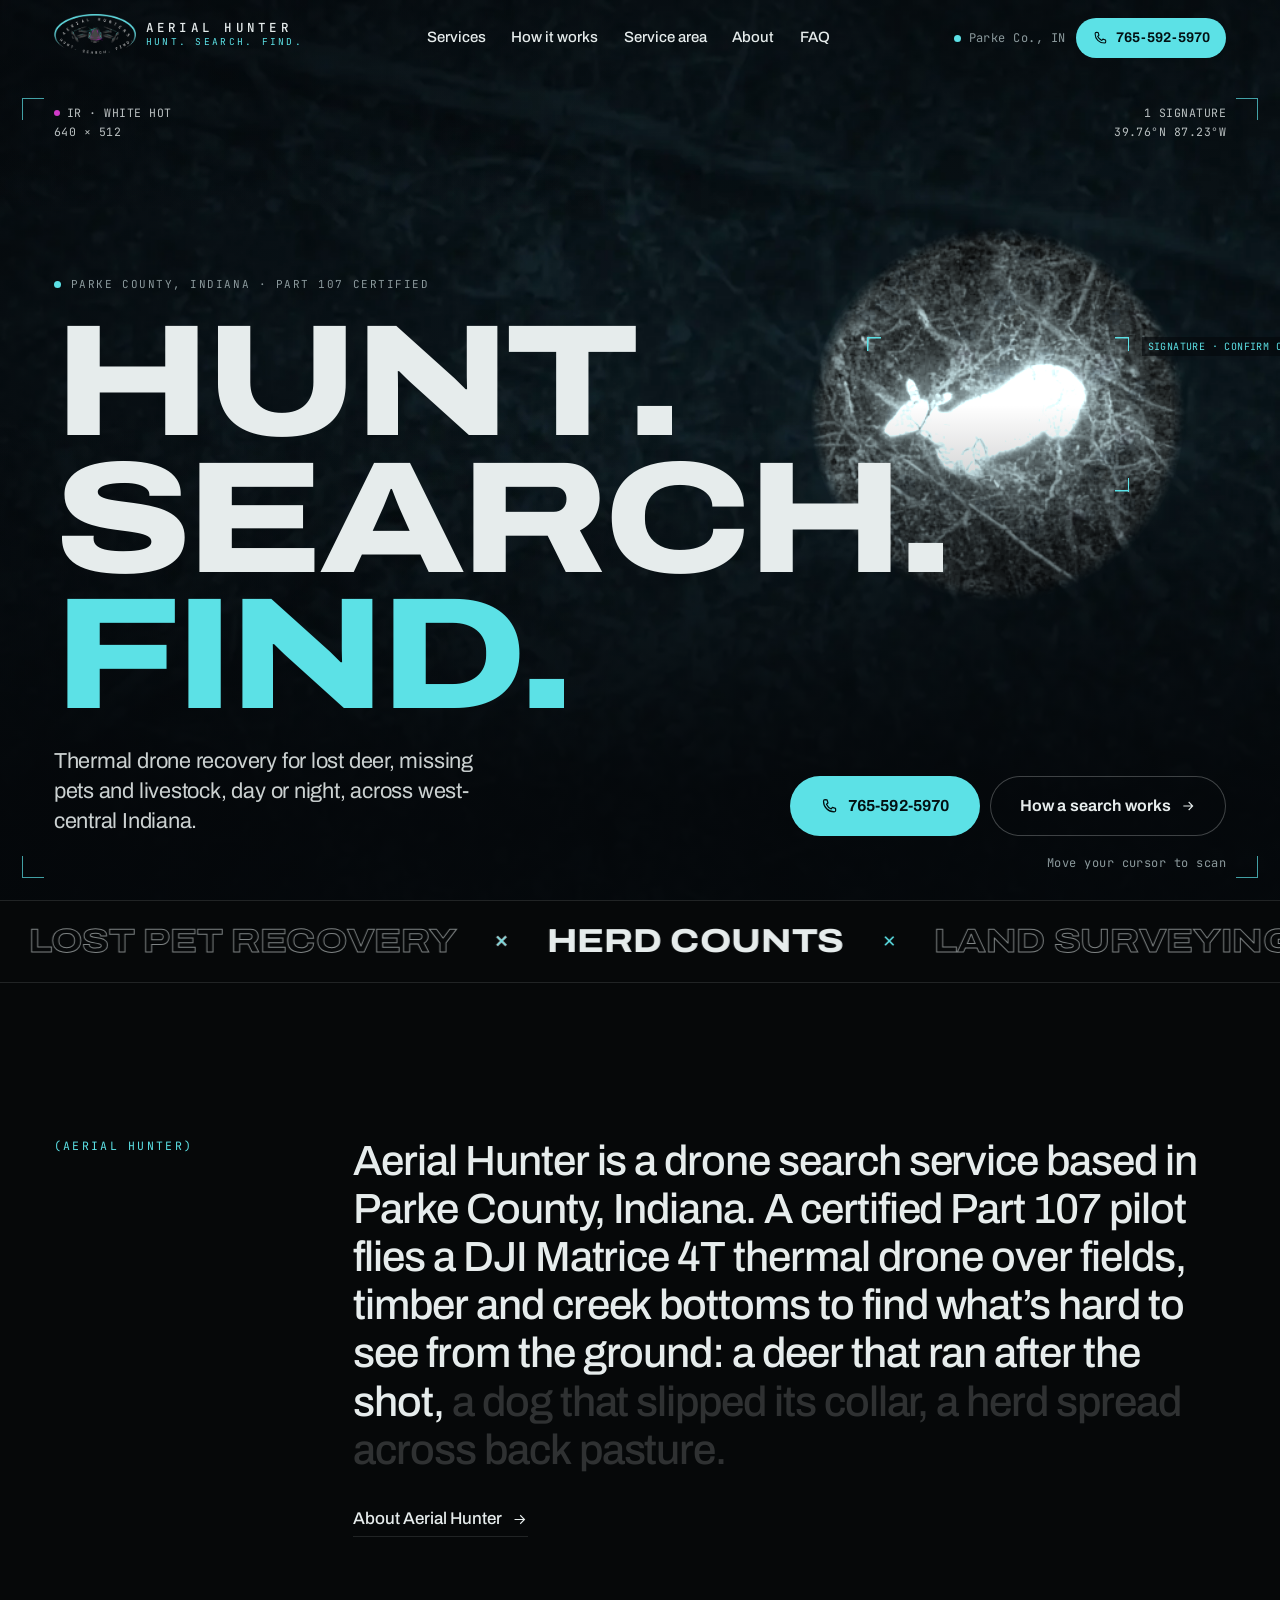
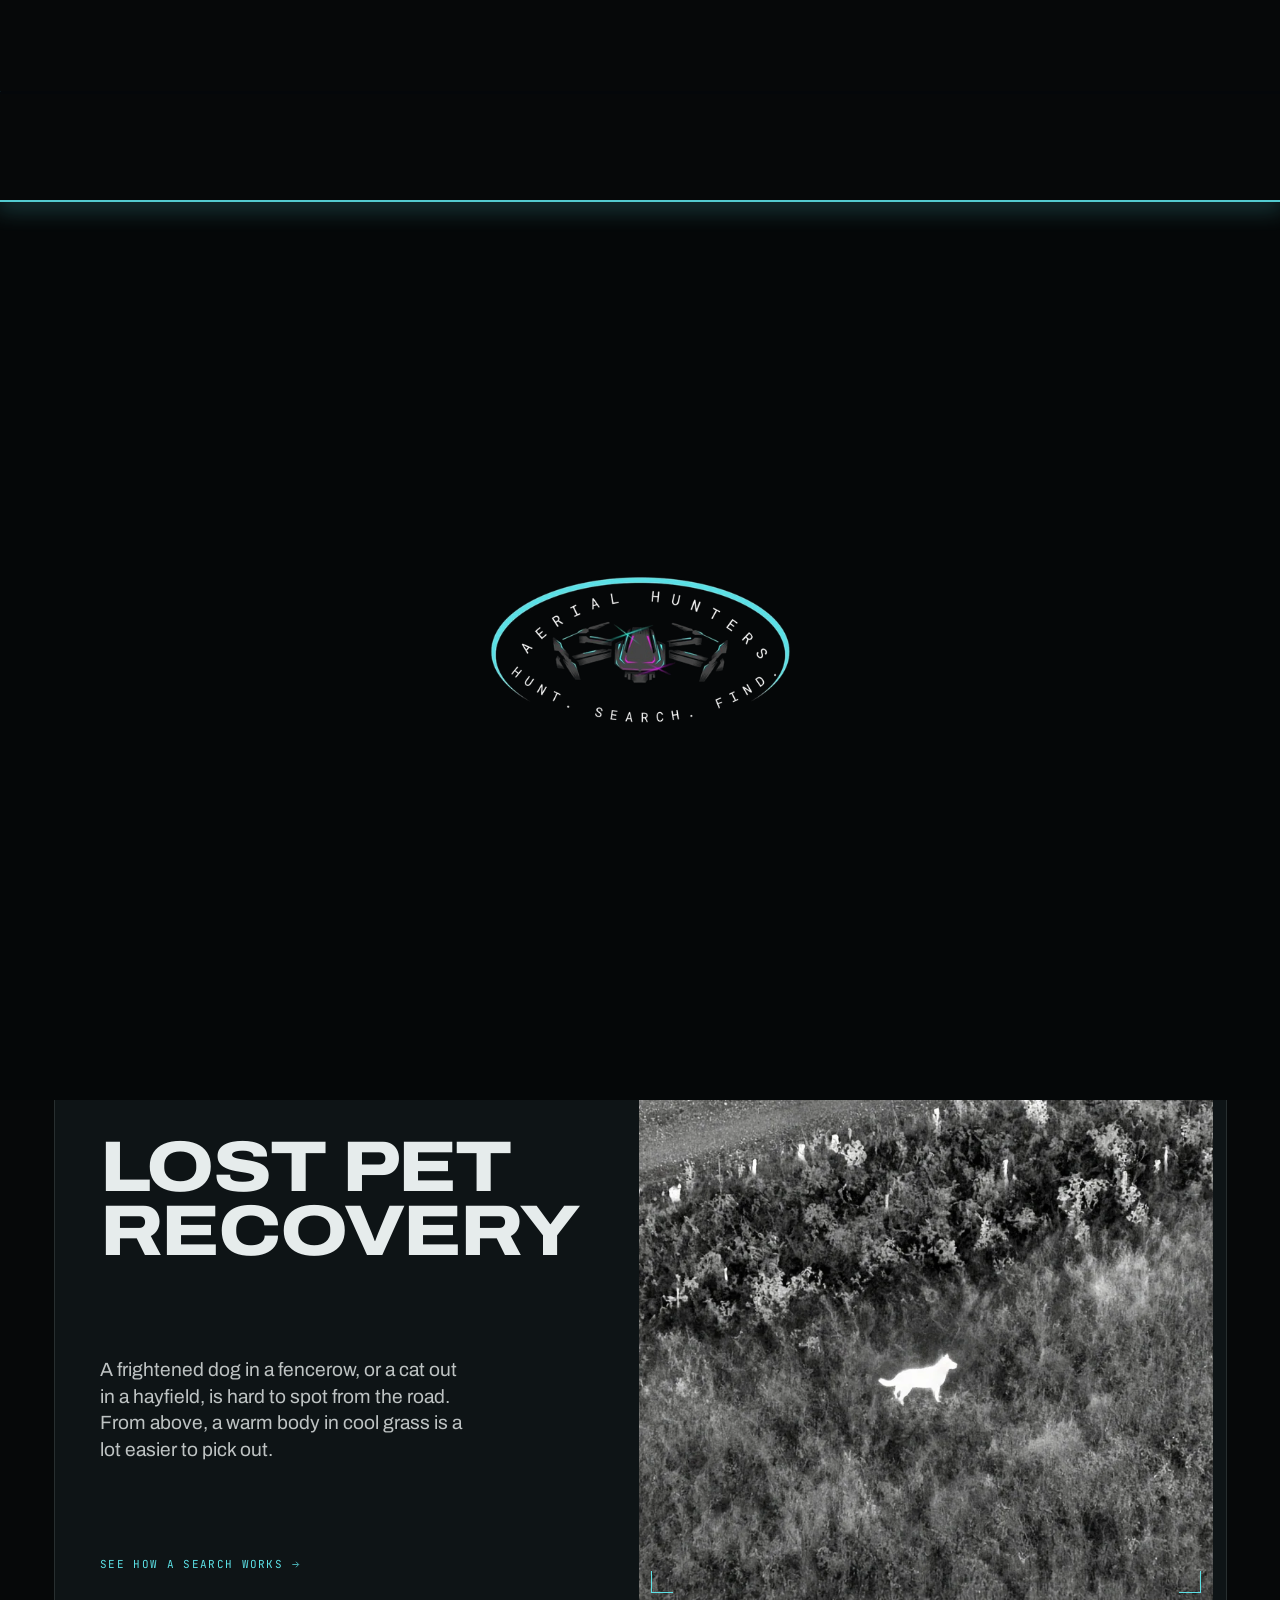
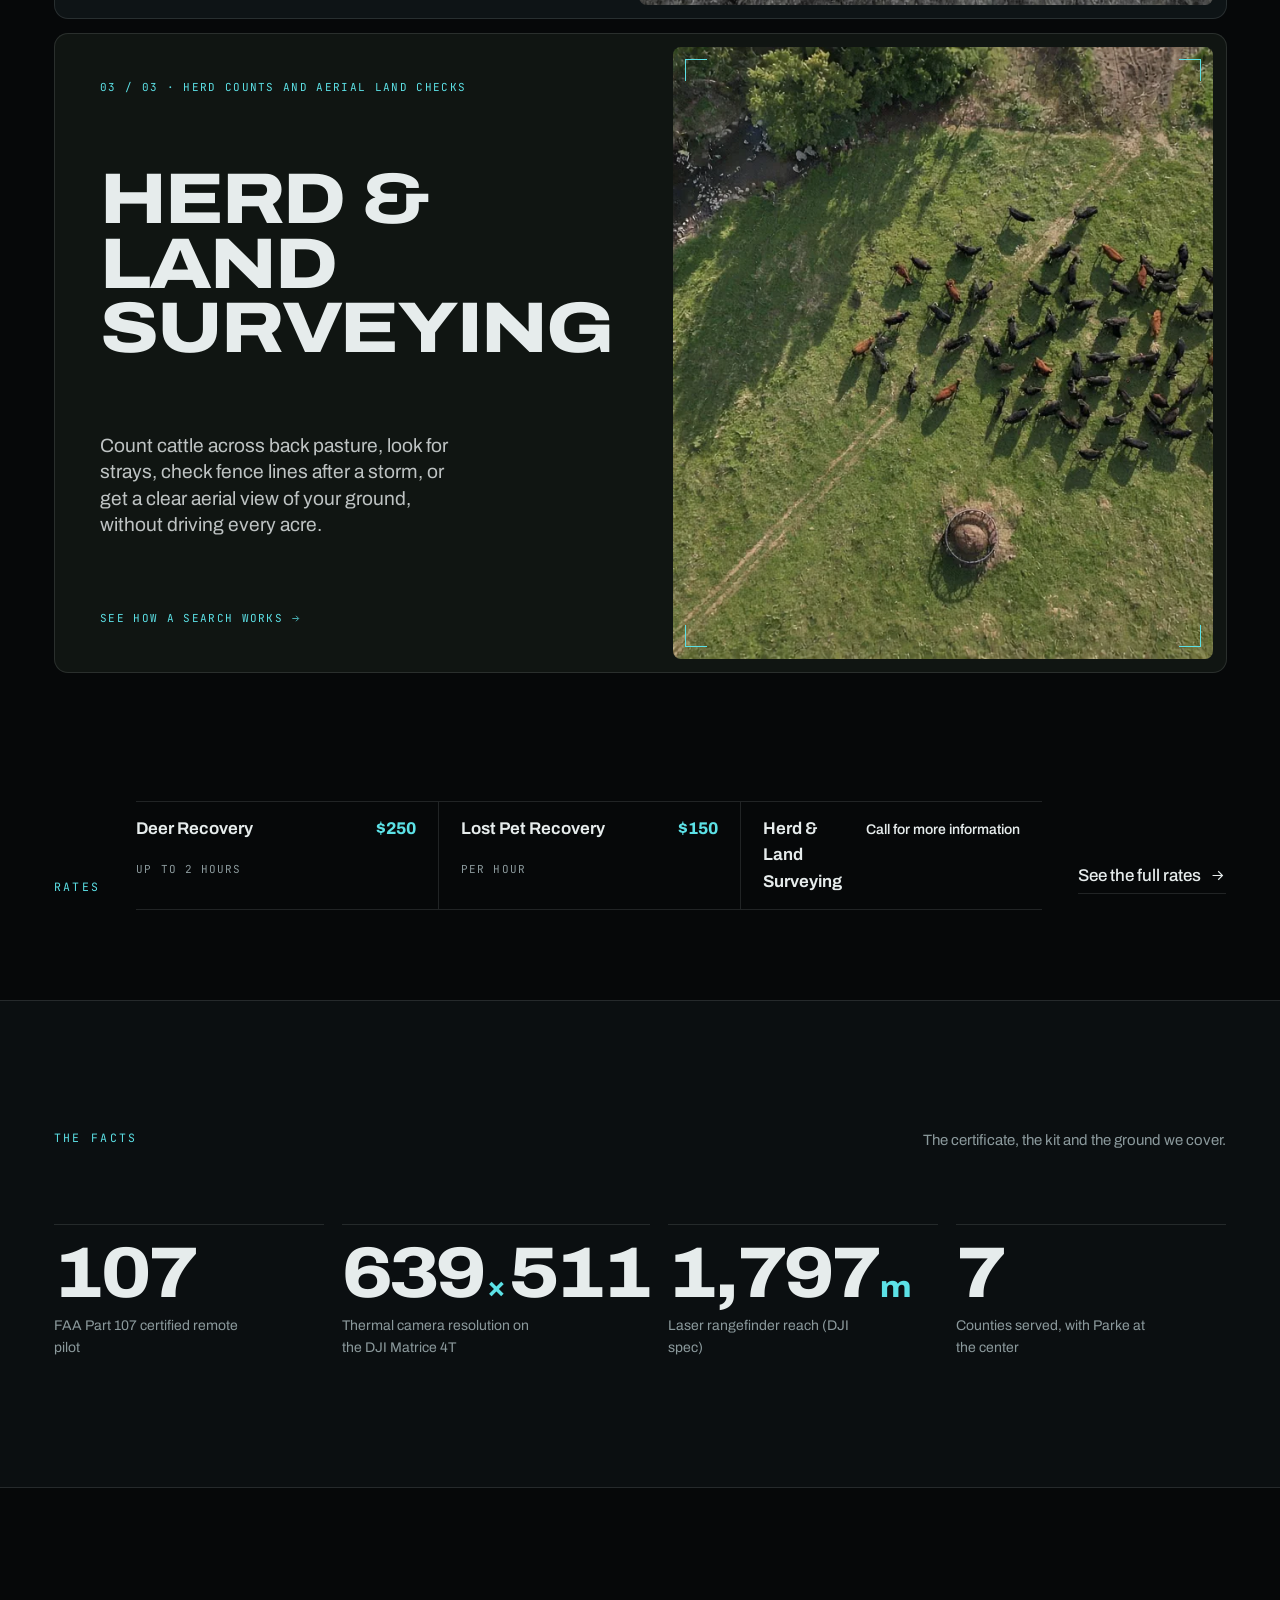
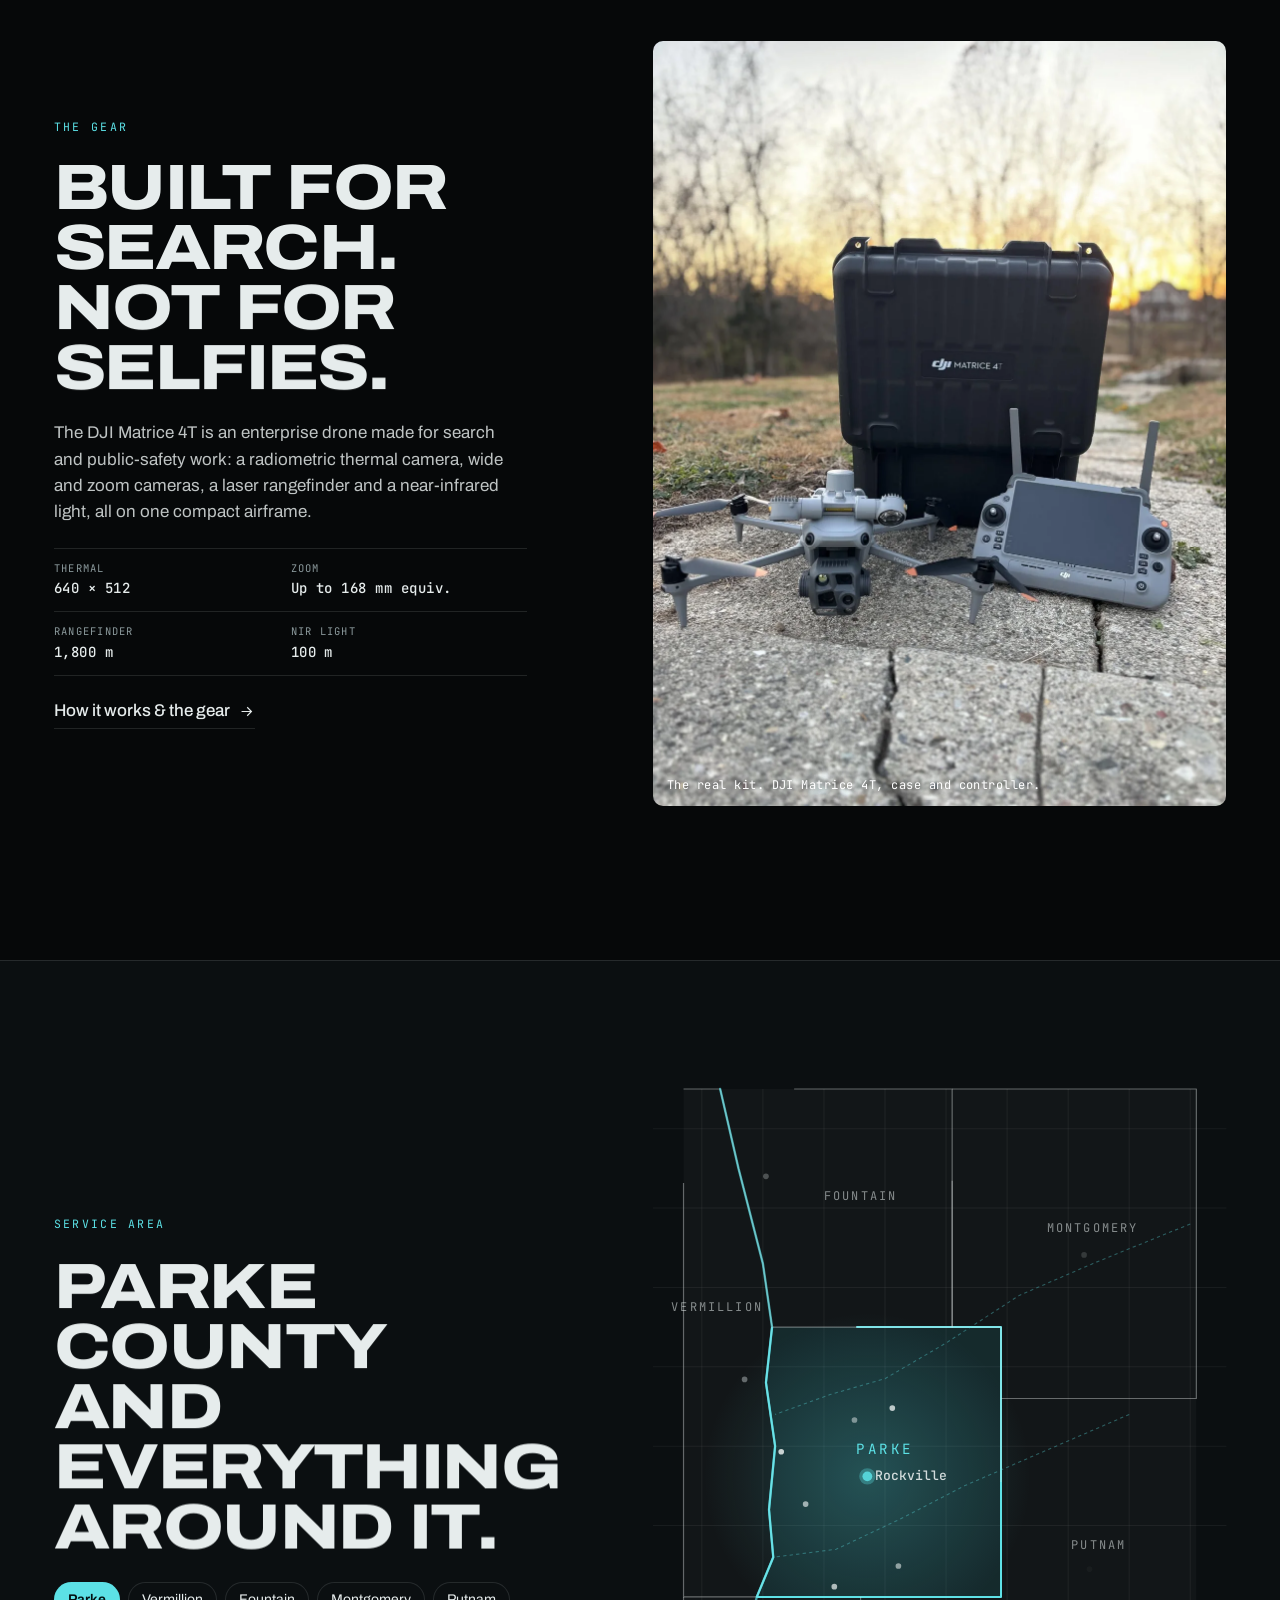
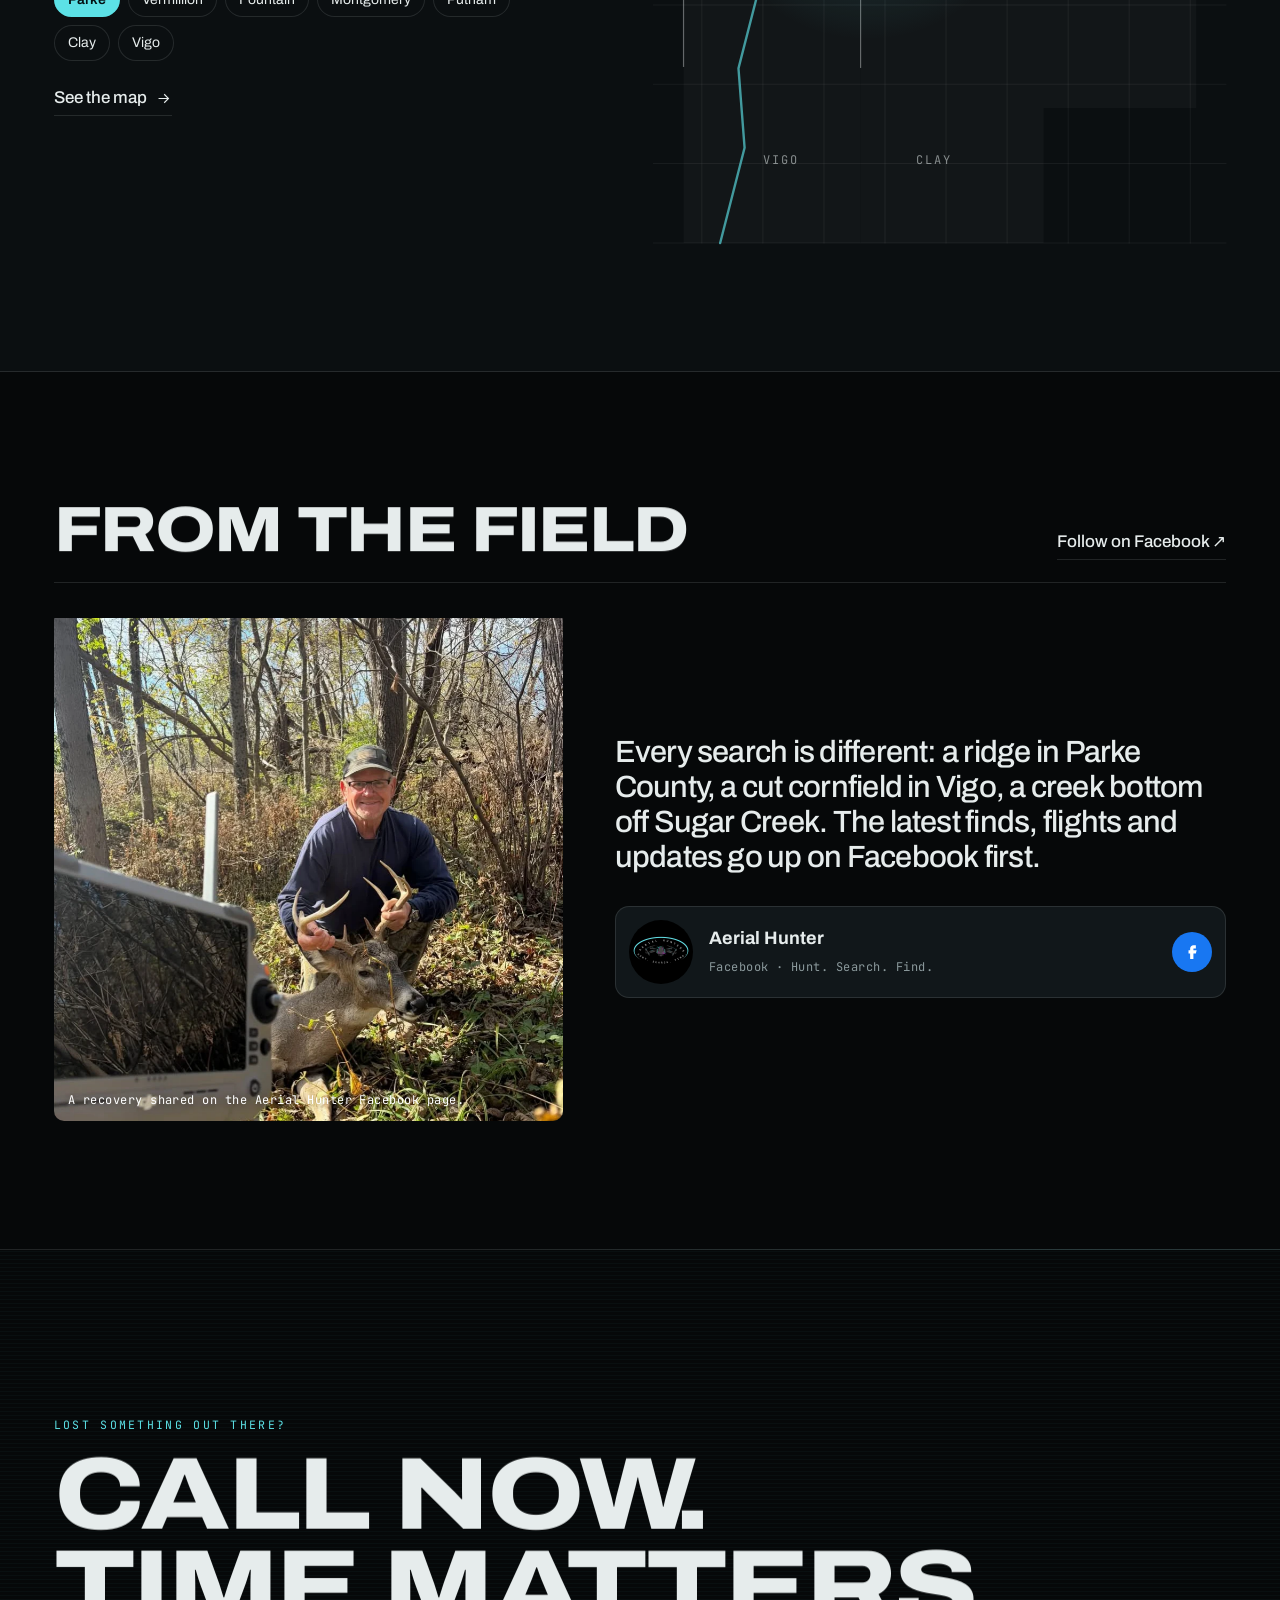
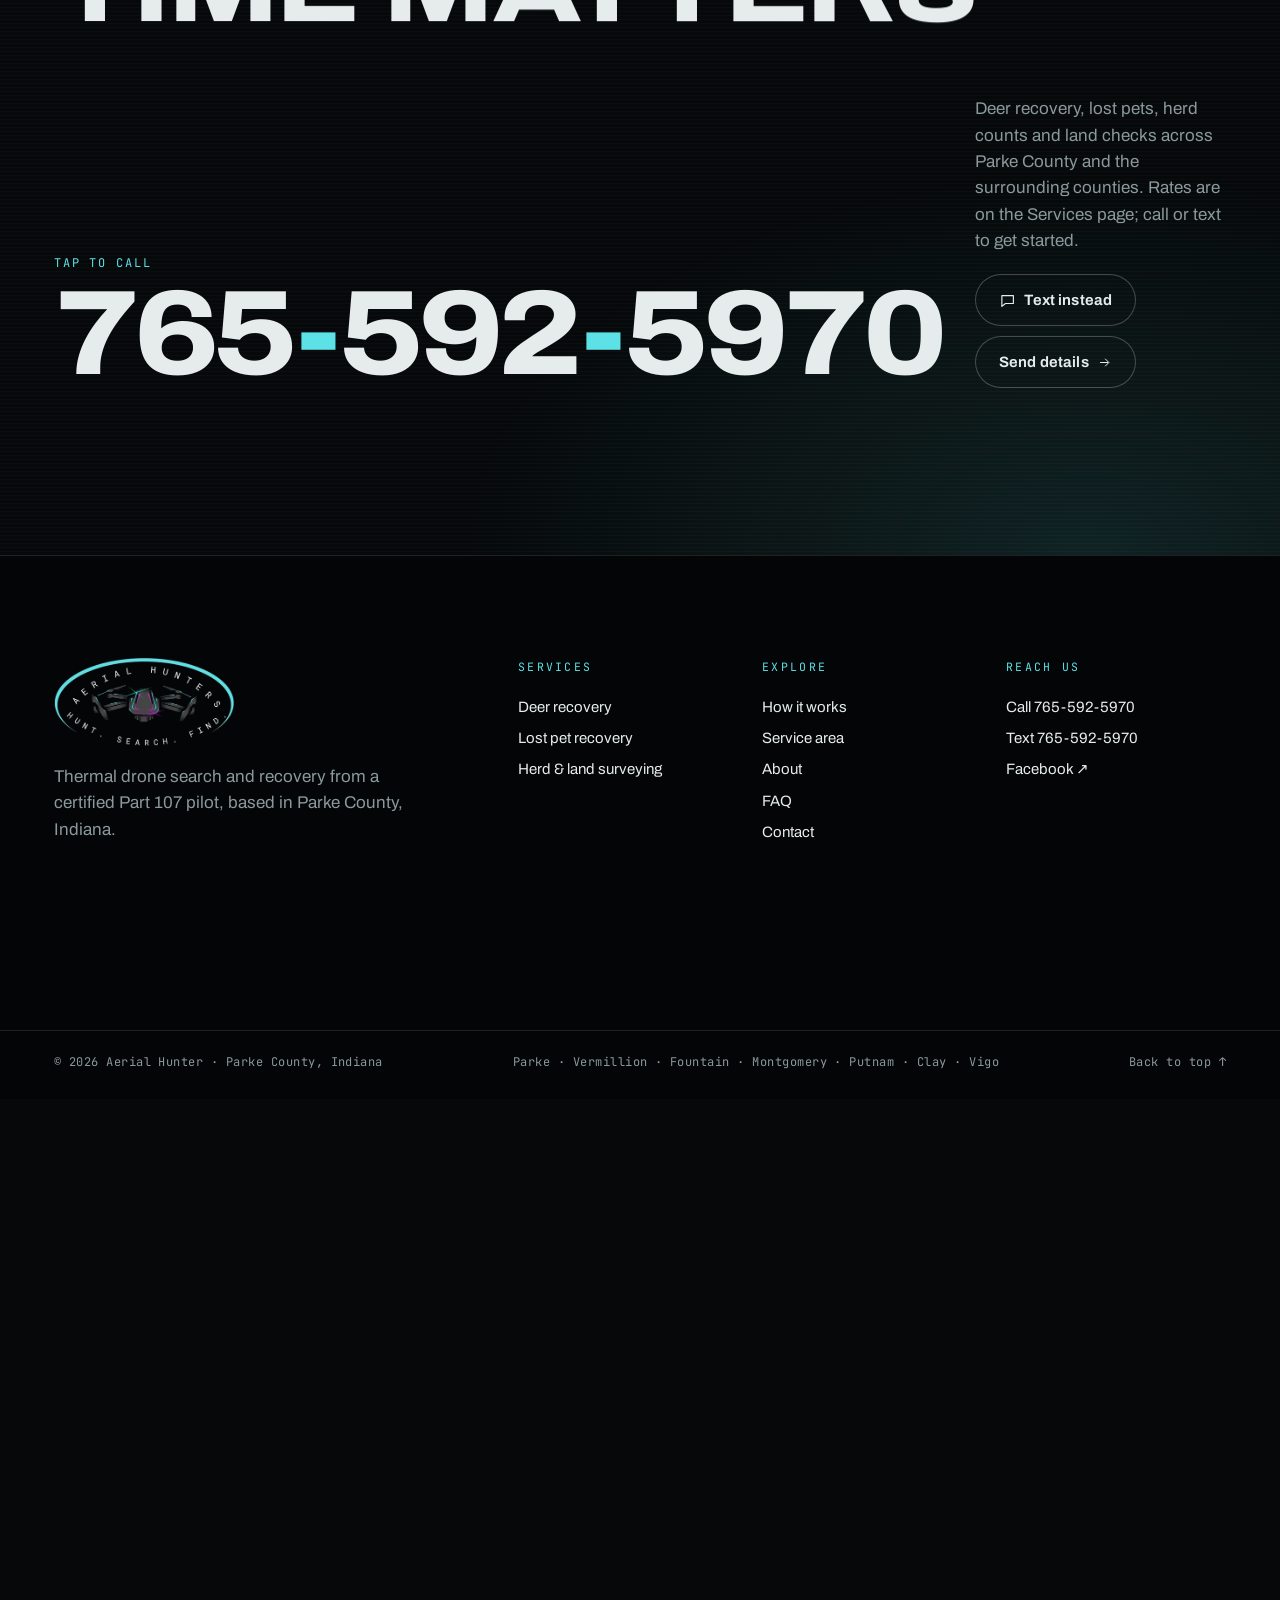
==== index.html @ ad0cc02c "Add a Recovered proof block with Brian’s deer photos Place two stripped, web-sized views of a recent" ====
<!doctype html>
<html lang="en" class="no-js">
<head>
<meta charset="utf-8">
<meta name="viewport" content="width=device-width, initial-scale=1, viewport-fit=cover">
<title>Aerial Hunter · Thermal drone search &amp; recovery, Parke County, Indiana</title>
<meta name="description" content="Thermal drone deer recovery, lost pet recovery and herd &amp; land surveying in Parke County, Indiana and the surrounding counties. Call 765-592-5970.">
<meta name="theme-color" content="#060809">
<meta property="og:title" content="Aerial Hunter · Thermal drone search &amp; recovery, Parke County, Indiana">
<meta property="og:description" content="Thermal drone deer recovery, lost pet recovery and herd &amp; land surveying in Parke County, Indiana and the surrounding counties. Call 765-592-5970.">
<meta property="og:image" content="https://justuseflint.github.io/aerial-hunter/assets/img/og.jpg">
<meta name="format-detection" content="telephone=no">
<link rel="icon" href="assets/img/favicon.png" type="image/png">
<link rel="apple-touch-icon" href="assets/img/logo-square.png">
<link rel="preconnect" href="https://fonts.googleapis.com"><link rel="preconnect" href="https://fonts.gstatic.com" crossorigin>
<link rel="stylesheet" href="https://fonts.googleapis.com/css2?family=Archivo:wdth,wght@62..125,300..900&family=JetBrains+Mono:wght@400;500&display=swap">
<link rel="stylesheet" href="assets/css/site.css?v=465">
<script type="application/ld+json">{"@context":"https://schema.org","@type":"LocalBusiness","name":"Aerial Hunter","slogan":"Hunt. Search. Find.","telephone":"+1-765-592-5970","areaServed":["Parke County, IN","Vermillion County, IN","Fountain County, IN","Montgomery County, IN","Putnam County, IN","Clay County, IN","Vigo County, IN"],"sameAs":["https://www.facebook.com/people/Aerial-Hunter/61583336984487/"],"description":"Thermal drone deer recovery, lost pet recovery and herd and land surveying."}</script>
<script>(function(d,w){var h=d.documentElement;h.className=h.className.replace('no-js','js');var rm=w.matchMedia&&w.matchMedia('(prefers-reduced-motion: reduce)').matches;if(!rm){h.classList.add('motion');try{if(sessionStorage.getItem('ah-pt')==='1')h.classList.add('pt-in')}catch(e){}}else{h.classList.add('no-motion')}setTimeout(function(){if(!w.__ahReady){h.classList.remove('motion','pt-in');h.classList.add('no-motion')}},4000)})(document,window)</script>
</head>
<body class="p-home" id="top">
<div class="pt" aria-hidden="true"><div class="pt-in-wm"><img src="assets/img/logo-sm.png" alt="" width="412" height="202"></div><span class="pt-scan"></span></div>
<a class="skip" href="#main">Skip to content</a>
<header class="hdr" data-hdr>
  <div class="hdr-in">
    <a class="hdr-logo" href="" aria-label="Aerial Hunter home"><span class="logo "><img src="assets/img/logo-sm.png" alt="" width="412" height="202"><span class="logo-t"><b>Aerial Hunter</b><i>Hunt. Search. Find.</i></span></span></a>
    <nav class="hdr-nav" aria-label="Primary"><a href="services/" class="ul">Services</a><a href="how-it-works/" class="ul">How it works</a><a href="service-area/" class="ul">Service area</a><a href="about/" class="ul">About</a><a href="faq/" class="ul">FAQ</a></nav>
    <div class="hdr-r">
      <span class="hdr-status mono"><i></i>Parke Co., IN</span>
      <a class="btn btn-sm hdr-cta" href="tel:+17655925970" data-magnetic><span><svg class="ico" viewBox="0 0 24 24" aria-hidden="true"><path d="M6.6 3.5l2.6.3 1.2 4-2 1.6a12 12 0 006.2 6.2l1.6-2 4 1.2.3 2.6c0 1-.9 2-2 2C10.8 19.4 4.6 13.2 4.6 5.5c0-1.1 1-2 2-2z" fill="none" stroke="currentColor" stroke-width="1.6" stroke-linejoin="round"/></svg>765-592-5970</span></a>
      <a class="hdr-callm" href="tel:+17655925970" aria-label="Call 765-592-5970"><svg class="ico" viewBox="0 0 24 24" aria-hidden="true"><path d="M6.6 3.5l2.6.3 1.2 4-2 1.6a12 12 0 006.2 6.2l1.6-2 4 1.2.3 2.6c0 1-.9 2-2 2C10.8 19.4 4.6 13.2 4.6 5.5c0-1.1 1-2 2-2z" fill="none" stroke="currentColor" stroke-width="1.6" stroke-linejoin="round"/></svg></a>
      <button class="menu-btn" type="button" aria-expanded="false" aria-controls="menu" data-menu-btn><span class="mb-t"><span>Menu</span><span>Close</span></span><span class="mb-i"><i></i><i></i></span></button>
    </div>
  </div>
</header>
<div class="menu" id="menu" data-menu aria-hidden="true">
  <nav class="menu-nav" aria-label="Mobile"><a href=""><span class="mono">01</span><span class="mn-t">Home</span></a><a href="services/"><span class="mono">02</span><span class="mn-t">Services</span></a><a href="how-it-works/"><span class="mono">03</span><span class="mn-t">How it works</span></a><a href="service-area/"><span class="mono">04</span><span class="mn-t">Service area</span></a><a href="about/"><span class="mono">05</span><span class="mn-t">About</span></a><a href="faq/"><span class="mono">06</span><span class="mn-t">FAQ</span></a><a href="contact/"><span class="mono">07</span><span class="mn-t">Contact</span></a></nav>
  <div class="menu-foot">
    <a class="menu-call" href="tel:+17655925970"><svg class="ico" viewBox="0 0 24 24" aria-hidden="true"><path d="M6.6 3.5l2.6.3 1.2 4-2 1.6a12 12 0 006.2 6.2l1.6-2 4 1.2.3 2.6c0 1-.9 2-2 2C10.8 19.4 4.6 13.2 4.6 5.5c0-1.1 1-2 2-2z" fill="none" stroke="currentColor" stroke-width="1.6" stroke-linejoin="round"/></svg><span><span class="eyebrow">Call or text</span>765-592-5970</span></a>
    <a class="ul mono" href="https://www.facebook.com/people/Aerial-Hunter/61583336984487/" target="_blank" rel="noopener">Facebook ↗</a>
  </div>
</div>
<main id="main">

<section class="hero" data-hero>
  <div class="hero-media" data-scan data-tx="0.7236" data-ty="0.4604">
    <img src="assets/img/hero-night.webp" alt="" width="1280" height="720" loading="lazy" decoding="async" class="hm-night" loading="eager" fetchpriority="high">
    <img src="assets/img/hero-ir.webp" alt="Thermal drone view at night: a deer bedded on the forest floor shows up bright white" width="1280" height="720" loading="lazy" decoding="async" class="hm-ir" loading="eager">
    <span class="hm-line" aria-hidden="true"></span>
    <div class="hud" aria-hidden="true">
      <span class="hc hc-tl"></span><span class="hc hc-tr"></span><span class="hc hc-bl"></span><span class="hc hc-br"></span>
      <span class="hud-x"></span>
      <div class="hud-tl mono"><span><i class="rec"></i>IR · WHITE HOT</span><span>640 × 512</span></div>
      <div class="hud-tr mono"><span data-hud-scan>SCANNING</span><span>39.76°N 87.23°W</span></div>
      <div class="hud-lock" data-lock><span class="lk-box"></span><span class="lk-t mono">SIGNATURE · CONFIRM ON ZOOM</span></div>
    </div>
  </div>
  <div class="hero-in wrap">
    <p class="hero-eb mono" data-fade><span class="dot-live"></span>Parke County, Indiana · Part 107 certified</p>
    <h1 class="hero-h" data-split="hero">Hunt. Search. <em>Find.</em></h1>
    <div class="hero-foot">
      <p class="lead hero-lede" data-fade>Thermal drone recovery for lost deer, missing pets and livestock, day or night, across west-central Indiana.</p>
      <div class="hero-ctas" data-fade><a class="btn btn-call btn-lg" href="tel:+17655925970" data-magnetic data-cursor="Call"><span><svg class="ico" viewBox="0 0 24 24" aria-hidden="true"><path d="M6.6 3.5l2.6.3 1.2 4-2 1.6a12 12 0 006.2 6.2l1.6-2 4 1.2.3 2.6c0 1-.9 2-2 2C10.8 19.4 4.6 13.2 4.6 5.5c0-1.1 1-2 2-2z" fill="none" stroke="currentColor" stroke-width="1.6" stroke-linejoin="round"/></svg>765-592-5970</span></a><a class="btn btn-ghost btn-lg" href="how-it-works/"><span>How a search works <svg class="arr" viewBox="0 0 24 24" aria-hidden="true"><path d="M5 12h13M13 6l6 6-6 6" fill="none" stroke="currentColor" stroke-width="1.6"/></svg></span></a></div>
    </div>
    <p class="hero-hint mono" data-fade aria-hidden="true">Move your cursor to scan</p>
  </div>
</section>
<div class="marquee" data-marquee="1" aria-hidden="true"><div class="mq-track"><span class="lg">Deer recovery<i>✕</i></span><span class="lg">Lost pet recovery<i>✕</i></span><span class="lg">Herd counts<i>✕</i></span><span class="lg">Land surveying<i>✕</i></span><span class="lg">Night & low light<i>✕</i></span><span class="lg">All terrain<i>✕</i></span><span class="lg">Part 107 certified<i>✕</i></span><span class="lg">DJI Matrice 4T<i>✕</i></span></div></div>

<section class="statement wrap grid">
  <p class="eyebrow st-eb" data-fade>(Aerial Hunter)</p>
  <div class="st-body">
    <p class="focus" data-focus>Aerial Hunter is a drone search service based in Parke County, Indiana. A certified Part 107 pilot flies a DJI Matrice 4T thermal drone over fields, timber and creek bottoms to find what’s hard to see from the ground: a deer that ran after the shot, a dog that slipped its collar, a herd spread across back pasture.</p>
    <a class="link-arrow" href="about/">About Aerial Hunter <svg class="arr" viewBox="0 0 24 24" aria-hidden="true"><path d="M5 12h13M13 6l6 6-6 6" fill="none" stroke="currentColor" stroke-width="1.6"/></svg></a>
  </div>
</section>

<section class="cmp" data-compare aria-labelledby="cmp-h">
  <div class="cmp-pin">
    <div class="cmp-stage" data-tx="0.497" data-ty="0.503">
      <img src="assets/img/night-deer.webp" alt="The same field at night, as your eyes see it: nearly black" width="1280" height="720" loading="lazy" decoding="async" class="cmp-a">
      <div class="cmp-b"><img src="assets/img/thermal-deer.webp" alt="The same field through the thermal camera: a warm animal glows white" width="1280" height="720" loading="lazy" decoding="async"></div>
      <span class="cmp-edge" aria-hidden="true"></span>
      <span class="cmp-tag cmp-tag-a mono" aria-hidden="true">Naked eye</span>
      <span class="cmp-tag cmp-tag-b mono" aria-hidden="true">Thermal · white hot</span>
      <span class="cmp-ret" aria-hidden="true"><span class="hc hc-tl"></span><span class="hc hc-tr"></span><span class="hc hc-bl"></span><span class="hc hc-br"></span></span>
    </div>
    <div class="cmp-copy wrap">
      <p class="eyebrow">Night &amp; low light</p>
      <h2 id="cmp-h" class="h-l">Thermal sees the unseen.</h2>
      <p class="cmp-p">Same brush, same minute. To your eyes it’s dark leaves and shadow. To a thermal camera, a warm animal glows against cool ground.</p>
    </div>
  </div>
</section>

<section class="svc-stack wrap" aria-labelledby="svc-h">
  <div class="sec-head">
    <h2 id="svc-h" class="h-l" data-split>Three ways we search</h2>
    <a class="link-arrow sec-link" href="services/">All services <svg class="arr" viewBox="0 0 24 24" aria-hidden="true"><path d="M5 12h13M13 6l6 6-6 6" fill="none" stroke="currentColor" stroke-width="1.6"/></svg></a>
  </div>
  <div class="stack" data-stack>
    <article class="stack-card sc-0" style="top:calc(var(--hdr) + 12px)">
      <a href="services/deer-recovery/" class="sc-in" data-cursor="Open">
        <div class="sc-txt">
          <span class="sc-n mono">01 / 03 · Thermal drone deer recovery</span>
          <h3 class="sc-h">Deer Recovery</h3>
          <p class="sc-l">When a deer runs after the shot and the sign runs out, a thermal drone can sweep timber, standing corn and creek bottoms from above, where a blood trail can’t lead you.</p>
          <span class="sc-go mono">See how a search works <svg class="arr" viewBox="0 0 24 24" aria-hidden="true"><path d="M5 12h13M13 6l6 6-6 6" fill="none" stroke="currentColor" stroke-width="1.6"/></svg></span>
        </div>
        <div class="sc-m"><img src="assets/img/thermal-deer.webp" alt="Thermal drone view of a bedded deer glowing white beside a fallen log" width="1280" height="720" loading="lazy" decoding="async"><span class="hc hc-tl"></span><span class="hc hc-tr"></span><span class="hc hc-bl"></span><span class="hc hc-br"></span></div>
      </a>
    </article><article class="stack-card sc-1" style="top:calc(var(--hdr) + 28px)">
      <a href="services/lost-pet-recovery/" class="sc-in" data-cursor="Open">
        <div class="sc-txt">
          <span class="sc-n mono">02 / 03 · Thermal search for lost pets</span>
          <h3 class="sc-h">Lost Pet Recovery</h3>
          <p class="sc-l">A frightened dog in a fencerow, or a cat out in a hayfield, is hard to spot from the road. From above, a warm body in cool grass is a lot easier to pick out.</p>
          <span class="sc-go mono">See how a search works <svg class="arr" viewBox="0 0 24 24" aria-hidden="true"><path d="M5 12h13M13 6l6 6-6 6" fill="none" stroke="currentColor" stroke-width="1.6"/></svg></span>
        </div>
        <div class="sc-m"><img src="assets/img/thermal-dog.webp" alt="Thermal drone view of a dog standing in tall grass near a fencerow" width="1152" height="864" loading="lazy" decoding="async"><span class="hc hc-tl"></span><span class="hc hc-tr"></span><span class="hc hc-bl"></span><span class="hc hc-br"></span></div>
      </a>
    </article><article class="stack-card sc-2" style="top:calc(var(--hdr) + 44px)">
      <a href="services/herd-land-surveying/" class="sc-in" data-cursor="Open">
        <div class="sc-txt">
          <span class="sc-n mono">03 / 03 · Herd counts and aerial land checks</span>
          <h3 class="sc-h">Herd & Land Surveying</h3>
          <p class="sc-l">Count cattle across back pasture, look for strays, check fence lines after a storm, or get a clear aerial view of your ground, without driving every acre.</p>
          <span class="sc-go mono">See how a search works <svg class="arr" viewBox="0 0 24 24" aria-hidden="true"><path d="M5 12h13M13 6l6 6-6 6" fill="none" stroke="currentColor" stroke-width="1.6"/></svg></span>
        </div>
        <div class="sc-m"><img src="assets/img/cattle-aerial.webp" alt="Aerial view of a herd of beef cattle in a pasture beside a creek" width="1280" height="720" loading="lazy" decoding="async"><span class="hc hc-tl"></span><span class="hc hc-tr"></span><span class="hc hc-bl"></span><span class="hc hc-br"></span></div>
      </a>
    </article>
  </div>
</section>

<aside class="rate-rail wrap" aria-label="Rates">
  <p class="eyebrow">Rates</p>
  <ul class="rate-rail-list">
    <li><span class="rr-n">Deer Recovery</span><b>$250</b><i>up to 2 hours</i></li>
    <li><span class="rr-n">Lost Pet Recovery</span><b>$150</b><i>per hour</i></li>
    <li><span class="rr-n">Herd &amp; Land Surveying</span><b class="rr-call">Call for more information</b></li>
  </ul>
  <a class="link-arrow" href="services/#pricing">See the full rates <svg class="arr" viewBox="0 0 24 24" aria-hidden="true"><path d="M5 12h13M13 6l6 6-6 6" fill="none" stroke="currentColor" stroke-width="1.6"/></svg></a>
</aside>

<section class="facts" aria-label="The facts">
  <div class="wrap">
    <div class="num-head"><p class="eyebrow">The facts</p><p class="num-note">The certificate, the kit and the ground we cover.</p></div>
    <div class="num-grid">
      <div class="num" data-reveal><span class="num-v"><span data-count="107">107</span></span><span class="num-l">FAA Part 107 certified remote pilot</span></div>
      <div class="num" data-reveal><span class="num-v"><span data-count="640">640</span><small>×</small><span data-count="512">512</span></span><span class="num-l">Thermal camera resolution on the DJI Matrice 4T</span></div>
      <div class="num" data-reveal><span class="num-v"><span data-count="1800">1,800</span><small>m</small></span><span class="num-l">Laser rangefinder reach (DJI spec)</span></div>
      <div class="num" data-reveal><span class="num-v"><span data-count="7">7</span></span><span class="num-l">Counties served, with Parke at the center</span></div>
    </div>
  </div>
</section>

<section class="gear-t wrap grid" aria-labelledby="gear-h">
  <div class="gt-txt">
    <p class="eyebrow" data-fade>The gear</p>
    <h2 id="gear-h" class="h-l" data-split>Built for search. Not for selfies.</h2>
    <p class="gt-p" data-fade>The DJI Matrice 4T is an enterprise drone made for search and public-safety work: a radiometric thermal camera, wide and zoom cameras, a laser rangefinder and a near-infrared light, all on one compact airframe.</p>
    <ul class="spec-mini mono" data-fade>
      <li><span>Thermal</span><b>640 × 512</b></li><li><span>Zoom</span><b>Up to 168 mm equiv.</b></li><li><span>Rangefinder</span><b>1,800 m</b></li><li><span>NIR light</span><b>100 m</b></li>
    </ul>
    <a class="link-arrow" href="how-it-works/" data-fade>How it works &amp; the gear <svg class="arr" viewBox="0 0 24 24" aria-hidden="true"><path d="M5 12h13M13 6l6 6-6 6" fill="none" stroke="currentColor" stroke-width="1.6"/></svg></a>
  </div>
  <figure class="gt-fig" data-img-reveal><img src="assets/img/cover.webp" alt="The actual Aerial Hunter kit: a DJI Matrice 4T drone, its hard case and controller, on a stone path at sunset" width="1152" height="1536" loading="lazy" decoding="async"><figcaption class="mono">The real kit. DJI Matrice 4T, case and controller.</figcaption></figure>
</section>

<section class="area-t" aria-labelledby="area-h">
  <div class="wrap grid">
    <div class="at-txt">
      <p class="eyebrow">Service area</p>
      <h2 id="area-h" class="h-l" data-split>Parke County and everything around it.</h2>
      <ul class="at-list" data-fade><li class="is-home">Parke</li><li class="">Vermillion</li><li class="">Fountain</li><li class="">Montgomery</li><li class="">Putnam</li><li class="">Clay</li><li class="">Vigo</li></ul>
      <a class="link-arrow" href="service-area/" data-fade>See the map <svg class="arr" viewBox="0 0 24 24" aria-hidden="true"><path d="M5 12h13M13 6l6 6-6 6" fill="none" stroke="currentColor" stroke-width="1.6"/></svg></a>
    </div>
    <div class="at-map" data-fade><a class="map-mini" href="service-area/" data-cursor="Open"><svg class="map map-s" viewBox="0 0 526 692" role="img" aria-label="Stylized map of Parke County, Indiana and the six surrounding counties: Vermillion, Fountain, Montgomery, Putnam, Clay and Vigo">
  <defs><radialGradient id="mgs"><stop offset="0" stop-color="#5CE1E6" stop-opacity=".22"/><stop offset="1" stop-color="#5CE1E6" stop-opacity="0"/></radialGradient></defs>
  <g class="m-grat" aria-hidden="true"><path d="M44.8 0V692"/><path d="M100.8 0V692"/><path d="M156.8 0V692"/><path d="M212.8 0V692"/><path d="M268.8 0V692"/><path d="M324.8 0V692"/><path d="M380.8 0V692"/><path d="M436.8 0V692"/><path d="M492.8 0V692"/><path d="M0 691.6H526"/><path d="M0 618.8H526"/><path d="M0 546.0H526"/><path d="M0 473.2H526"/><path d="M0 400.4H526"/><path d="M0 327.6H526"/><path d="M0 254.8H526"/><path d="M0 182.0H526"/><path d="M0 109.2H526"/><path d="M0 36.4H526"/></g>
  <g class="m-cty"><g class="cty is-home" data-c="parke"><path class="cty-p" d="M109.2 218.4L103.6 269.4L112.0 327.6L106.4 385.8L110.3 429.5L95.2 465.9L319.2 465.9L319.2 218.4Z" pathLength="1"/><text x="212.8" y="334.9" class="cty-l">PARKE</text></g><g class="cty" data-c="vermillion"><path class="cty-p" d="M28.0 0.0L61.6 0.0L78.4 72.8L100.8 160.2L109.2 218.4L103.6 269.4L112.0 327.6L106.4 385.8L110.3 429.5L95.2 465.9L28.0 465.9Z" pathLength="1"/><text x="58.8" y="203.8" class="cty-l">VERMILLION</text></g><g class="cty" data-c="fountain"><path class="cty-p" d="M61.6 0.0L78.4 72.8L100.8 160.2L109.2 218.4L274.4 218.4L274.4 0.0Z" pathLength="1"/><text x="190.4" y="101.9" class="cty-l">FOUNTAIN</text></g><g class="cty" data-c="montgomery"><path class="cty-p" d="M274.4 0.0L498.4 0.0L498.4 283.9L319.2 283.9L319.2 218.4L274.4 218.4Z" pathLength="1"/><text x="403.2" y="131.0" class="cty-l">MONTGOMERY</text></g><g class="cty" data-c="putnam"><path class="cty-p" d="M319.2 283.9L498.4 283.9L498.4 567.8L319.2 567.8Z" pathLength="1"/><text x="408.8" y="422.2" class="cty-l">PUTNAM</text></g><g class="cty" data-c="clay"><path class="cty-p" d="M190.4 465.9L319.2 465.9L319.2 567.8L358.4 567.8L358.4 691.6L190.4 691.6Z" pathLength="1"/><text x="257.6" y="618.8" class="cty-l">CLAY</text></g><g class="cty" data-c="vigo"><path class="cty-p" d="M28.0 465.9L95.2 465.9L190.4 465.9L190.4 691.6L28.0 691.6Z" pathLength="1"/><text x="117.6" y="618.8" class="cty-l">VIGO</text></g></g>
  <g class="m-water" aria-hidden="true"><path class="riv" d="M61.6 0.0L78.4 72.8L100.8 160.2L109.2 218.4L103.6 269.4L112.0 327.6L106.4 385.8L110.3 429.5L95.2 465.9L78.4 531.4L84.0 604.2L61.6 691.6"/><path class="crk" d="M492.8 123.8L403.2 160.2L336.0 189.3L268.8 233.0L212.8 265.7L162.4 280.3L112.0 298.5"/><path class="crk" d="M436.8 298.5L352.8 334.9L285.6 364.0L229.6 393.1L168.0 422.2L110.3 429.5"/></g>
  <g class="m-radar" aria-hidden="true"><circle cx="196.6" cy="355.3" r="150" fill="url(#mgs)"/><circle class="rr rr1" cx="196.6" cy="355.3" r="40"/><circle class="rr rr2" cx="196.6" cy="355.3" r="40"/><circle class="rr rr3" cx="196.6" cy="355.3" r="40"/></g>
  <g class="m-towns" aria-hidden="true"><g class="twn twn-b"><circle cx="196.6" cy="355.3" r="4.5"/><text x="203.6" y="358.8">Rockville</text></g><g class="twn"><circle cx="117.6" cy="332.7" r="2.6"/><text x="124.6" y="336.2">Montezuma</text></g><g class="twn"><circle cx="219.5" cy="292.7" r="2.6"/><text x="226.5" y="296.2">Marshall</text></g><g class="twn"><circle cx="166.3" cy="456.5" r="2.6"/><text x="173.3" y="460">Rosedale</text></g><g class="twn"><circle cx="140.0" cy="380.7" r="2.6"/><text x="147" y="384.2">Mecca</text></g><g class="twn"><circle cx="225.1" cy="437.5" r="2.6"/><text x="232.1" y="441">Bridgeton</text></g><g class="twn"><circle cx="184.8" cy="303.6" r="2.6"/><text x="191.8" y="307.1">Bloomingdale</text></g><g class="twn"><circle cx="84.0" cy="266.4" r="2.6"/><text x="91" y="269.9">Newport</text></g><g class="twn"><circle cx="103.6" cy="80.1" r="2.6"/><text x="110.6" y="83.6">Covington</text></g><g class="twn"><circle cx="395.4" cy="152.2" r="2.6"/><text x="402.4" y="155.7">Crawfordsville</text></g><g class="twn"><circle cx="400.4" cy="440.4" r="2.6"/><text x="407.4" y="443.9">Greencastle</text></g><g class="twn"><circle cx="254.8" cy="528.5" r="2.6"/><text x="261.8" y="532">Brazil</text></g><g class="twn"><circle cx="93.5" cy="570.0" r="2.6"/><text x="100.5" y="573.5">Terre Haute</text></g></g>
  
</svg></a></div>
  </div>
</section>

<section class="field wrap" aria-labelledby="field-h">
  <div class="sec-head"><h2 id="field-h" class="h-l" data-split>From the field</h2><a class="link-arrow sec-link" href="https://www.facebook.com/people/Aerial-Hunter/61583336984487/" target="_blank" rel="noopener">Follow on Facebook ↗</a></div>
  <div class="field-grid">
    <figure class="fg-a" data-img-reveal><img src="assets/img/recovery-real.webp" alt="A hunter kneels in autumn woods holding the antlers of a recovered buck, a drone controller in the foreground" width="960" height="963" loading="lazy" decoding="async"><figcaption class="mono">A recovery shared on the Aerial Hunter Facebook page.</figcaption></figure>
    <div class="fg-b">
      <p class="focus focus-s" data-focus>Every search is different: a ridge in Parke County, a cut cornfield in Vigo, a creek bottom off Sugar Creek. The latest finds, flights and updates go up on Facebook first.</p>
      <a class="fb-card" href="https://www.facebook.com/people/Aerial-Hunter/61583336984487/" target="_blank" rel="noopener" data-cursor="Open">
        <img src="assets/img/logo-square.png" alt="" width="512" height="512" loading="lazy">
        <span><b>Aerial Hunter</b><span class="mono">Facebook · Hunt. Search. Find.</span></span>
        <span class="fb-i"><svg class="ico" viewBox="0 0 24 24" aria-hidden="true"><path d="M14 8h3V4h-3c-2.2 0-4 1.8-4 4v2H8v4h2v7h4v-7h3l1-4h-4V8.5c0-.3.2-.5.5-.5z" fill="currentColor"/></svg></span>
      </a>
    </div>
  </div>
</section>
</main>
<section class="cta-band" aria-labelledby="cta-h">
  <div class="cta-scan" aria-hidden="true"></div>
  <div class="wrap cta-in">
    <p class="eyebrow">Lost something out there?</p>
    <h2 id="cta-h" class="h-xl cta-h" data-split>Call now. Time&nbsp;matters.</h2>
    <div class="cta-row">
      <a class="cta-phone" href="tel:+17655925970" data-cursor="Call"><span class="mono">Tap to call</span><span class="cta-num">765<i>-</i>592<i>-</i>5970</span></a>
      <div class="cta-side">
        <p>Deer recovery, lost pets, herd counts and land checks across Parke County and the surrounding counties. Rates are on the Services page; call or text to get started.</p>
        <div class="cta-btns"><a class="btn btn-ghost" href="sms:+17655925970"><span><svg class="ico" viewBox="0 0 24 24" aria-hidden="true"><path d="M4 5h16v11H9l-5 4z" fill="none" stroke="currentColor" stroke-width="1.6" stroke-linejoin="round"/></svg>Text instead</span></a><a class="btn btn-ghost" href="contact/"><span>Send details <svg class="arr" viewBox="0 0 24 24" aria-hidden="true"><path d="M5 12h13M13 6l6 6-6 6" fill="none" stroke="currentColor" stroke-width="1.6"/></svg></span></a></div>
      </div>
    </div>
  </div>
</section>
<footer class="ftr">
  <div class="wrap">
    <div class="ftr-grid">
      <div class="ftr-col ftr-brand">
        <img src="assets/img/logo-sm.png" alt="Aerial Hunters logo: Hunt. Search. Find." width="412" height="202" loading="lazy" class="ftr-logo">
        <p class="ftr-copy">Thermal drone search and recovery from a certified Part 107 pilot, based in Parke County, Indiana.</p>
      </div>
      <div class="ftr-col">
        <p class="eyebrow">Services</p>
        <ul class="ftr-links"><li><a class="ul" href="services/deer-recovery/">Deer recovery</a></li><li><a class="ul" href="services/lost-pet-recovery/">Lost pet recovery</a></li><li><a class="ul" href="services/herd-land-surveying/">Herd & land surveying</a></li></ul>
      </div>
      <div class="ftr-col">
        <p class="eyebrow">Explore</p>
        <ul class="ftr-links"><li><a class="ul" href="how-it-works/">How it works</a></li><li><a class="ul" href="service-area/">Service area</a></li><li><a class="ul" href="about/">About</a></li><li><a class="ul" href="faq/">FAQ</a></li><li><a class="ul" href="contact/">Contact</a></li></ul>
      </div>
      <div class="ftr-col">
        <p class="eyebrow">Reach us</p>
        <ul class="ftr-links">
          <li><a class="ul" href="tel:+17655925970">Call 765-592-5970</a></li>
          <li><a class="ul" href="sms:+17655925970">Text 765-592-5970</a></li>
          <li><a class="ul" href="https://www.facebook.com/people/Aerial-Hunter/61583336984487/" target="_blank" rel="noopener">Facebook ↗</a></li>
        </ul>
      </div>
    </div>
  </div>
  <div class="ftr-wm" data-wm aria-hidden="true"><span>H</span><span>U</span><span>N</span><span>T</span><span class="dot">.</span><span>S</span><span>E</span><span>A</span><span>R</span><span>C</span><span>H</span><span class="dot">.</span><span>F</span><span>I</span><span>N</span><span>D</span><span class="dot">.</span></div>
  <div class="wrap ftr-base mono">
    <span>© 2026 Aerial Hunter · Parke County, Indiana</span>
    <span>Parke · Vermillion · Fountain · Montgomery · Putnam · Clay · Vigo</span>
    <a href="#top" class="ul">Back to top ↑</a>
  </div>
</footer>
<nav class="callbar" aria-label="Quick contact">
  <a class="cb-call" href="tel:+17655925970"><svg class="ico" viewBox="0 0 24 24" aria-hidden="true"><path d="M6.6 3.5l2.6.3 1.2 4-2 1.6a12 12 0 006.2 6.2l1.6-2 4 1.2.3 2.6c0 1-.9 2-2 2C10.8 19.4 4.6 13.2 4.6 5.5c0-1.1 1-2 2-2z" fill="none" stroke="currentColor" stroke-width="1.6" stroke-linejoin="round"/></svg><span>Call 765-592-5970</span></a>
  <a class="cb-sms" href="sms:+17655925970" aria-label="Text 765-592-5970"><svg class="ico" viewBox="0 0 24 24" aria-hidden="true"><path d="M4 5h16v11H9l-5 4z" fill="none" stroke="currentColor" stroke-width="1.6" stroke-linejoin="round"/></svg><span>Text</span></a>
</nav>
<div class="cursor" aria-hidden="true"><i></i><i></i><i></i><i></i><span class="cursor-t"></span></div>
<script src="assets/vendor/gsap.min.js" defer></script>
<script src="assets/vendor/ScrollTrigger.min.js" defer></script>
<script src="assets/vendor/lenis.min.js" defer></script>
<script src="assets/js/site.js?v=465" defer></script>

</body>
</html>
---- assets/css/site.css ----
/* Aerial Hunter — site styles. Mobile-first, dark. */
:root{
  --bg:#060809; --bg2:#0B0F11; --panel:#11171A; --fg:#E6ECEC; --mute:#8B999C; --cy:#5CE1E6; --mg:#D03AC9; --warm:#F2A65A;
  --line:color-mix(in srgb,var(--fg) 12%,transparent);
  --soft:color-mix(in srgb,var(--fg) 5%,var(--bg));
  --pad:clamp(20px,4.2vw,64px); --gap:clamp(16px,2vw,28px);
  --sans:'Archivo',ui-sans-serif,system-ui,sans-serif;
  --mono:'JetBrains Mono',ui-monospace,monospace;
  --ease:cubic-bezier(.16,1,.3,1); --hdr:64px; --cb:0px;
}
*,*::before,*::after{box-sizing:border-box}
html{-webkit-text-size-adjust:100%;text-size-adjust:100%;background:var(--bg);color-scheme:dark}
html.lenis,html.lenis body{height:auto}
.lenis.lenis-smooth{scroll-behavior:auto!important}
body{margin:0;background:var(--bg);color:var(--fg);font:400 16px/1.55 var(--sans);-webkit-font-smoothing:antialiased;text-rendering:optimizeLegibility;overflow-x:clip;padding-bottom:var(--cb)}
img{display:block;max-width:100%;height:auto}
a{color:inherit;text-decoration:none}
button{font:inherit;color:inherit;background:none;border:0;padding:0;cursor:pointer}
h1,h2,h3,p,ul,ol,figure,blockquote,dl,dd,fieldset{margin:0}
fieldset{border:0;padding:0;min-width:0}
ul,ol{list-style:none;padding:0}
::selection{background:var(--cy);color:#041012}
:focus-visible{outline:2px solid var(--cy);outline-offset:3px}
.sr{position:absolute!important;width:1px;height:1px;overflow:hidden;clip:rect(0 0 0 0);white-space:nowrap}
.skip{position:fixed;left:12px;top:-60px;z-index:400;background:var(--cy);color:#041012;padding:10px 14px;border-radius:6px}
.skip:focus{top:12px}
.wrap{padding-inline:var(--pad);max-width:1760px;margin-inline:auto}
.mono{font-family:var(--mono);font-size:12px;letter-spacing:.04em;line-height:1.5}
.eyebrow{font-family:var(--mono);font-size:11.5px;letter-spacing:.2em;text-transform:uppercase;color:var(--cy)}
.mute{color:var(--mute)}
.lead{font-size:clamp(19px,1.7vw,25px);line-height:1.38;letter-spacing:-.01em;max-width:36ch;color:color-mix(in srgb,var(--fg) 88%,var(--bg))}
.h-xxl,.h-xl,.h-l,.h-m,.cs-title,.cs-h2,.cs-h3,.hero-h{font-family:var(--sans);font-stretch:118%;font-weight:800;text-transform:uppercase;letter-spacing:-.025em}
.h-xxl{font-size:clamp(42px,10.5vw,184px);line-height:.88}
.h-xl{font-size:clamp(40px,8vw,128px);line-height:.9}
.h-l{font-size:clamp(32px,5vw,78px);line-height:.94}
.h-m{font-size:clamp(26px,3.2vw,48px);line-height:1;font-weight:750}
.grid{display:grid;gap:var(--gap)}
@media(min-width:900px){.grid{grid-template-columns:repeat(12,minmax(0,1fr))}body{font-size:17px}:root{--hdr:76px}}
.ul{background:linear-gradient(currentColor,currentColor) 0 100%/0 1px no-repeat;transition:background-size .5s var(--ease)}
.ul:hover,.ul[aria-current]{background-size:100% 1px}
.ul[aria-current]{color:var(--cy)}
.arr{width:1em;height:1em;flex:none;transition:transform .5s var(--ease)}
.ico{width:1.15em;height:1.15em;flex:none}
a:hover>.arr,.link-arrow:hover .arr,a:hover .btn .arr,.btn:hover .arr{transform:translateX(4px)}
.link-arrow{display:inline-flex;align-items:center;gap:.5em;font-weight:500;border-bottom:1px solid var(--line);padding-bottom:4px;transition:border-color .3s,color .3s}
.link-arrow:hover{border-color:var(--cy);color:var(--cy)}
.btn{display:inline-flex;align-items:center;justify-content:center;gap:.5em;height:52px;padding:0 24px;border-radius:999px;background:var(--cy);color:#031012;font-weight:650;font-size:15px;position:relative;overflow:hidden;isolation:isolate;white-space:nowrap;letter-spacing:.01em}
.btn>span{display:inline-flex;align-items:center;gap:.55em}
.btn::before{content:"";position:absolute;inset:0;background:var(--fg);border-radius:inherit;transform:translateY(101%);transition:transform .55s var(--ease);z-index:-1}
.btn:hover::before{transform:none}
.btn-sm{height:40px;padding:0 16px;font-size:14px}
.btn-lg{height:60px;padding:0 30px;font-size:16px}
.btn-ghost{background:transparent;color:var(--fg);box-shadow:inset 0 0 0 1px color-mix(in srgb,var(--fg) 26%,transparent)}
.btn-ghost::before{background:var(--fg)}
.btn-ghost:hover{color:var(--bg)}
.btn-call{font-variant-numeric:tabular-nums}
.btn[disabled]{opacity:.35;pointer-events:none}
.chips{display:flex;gap:8px;overflow-x:auto;scrollbar-width:none;padding-bottom:4px;margin-inline:calc(var(--pad)*-1);padding-inline:var(--pad)}
.chips::-webkit-scrollbar{display:none}
@media(min-width:900px){.chips{flex-wrap:wrap;margin:0;padding-inline:0}}
.chip{flex:none;height:40px;padding:0 16px;border-radius:999px;box-shadow:inset 0 0 0 1px var(--line);font-size:14px;font-weight:500;transition:background .3s,color .3s,box-shadow .3s}
.chip sup{font-family:var(--mono);font-size:10px;opacity:.6;margin-left:3px}
.chip:hover{box-shadow:inset 0 0 0 1px var(--fg)}
.chip.on{background:var(--cy);color:#031012;box-shadow:none}

/* HUD corners (shared) */
.hc{position:absolute;width:22px;height:22px;border:0 solid var(--cy);pointer-events:none;z-index:3}
.hc-tl{left:12px;top:12px;border-left-width:1.5px;border-top-width:1.5px}
.hc-tr{right:12px;top:12px;border-right-width:1.5px;border-top-width:1.5px}
.hc-bl{left:12px;bottom:12px;border-left-width:1.5px;border-bottom-width:1.5px}
.hc-br{right:12px;bottom:12px;border-right-width:1.5px;border-bottom-width:1.5px}

/* Logo */
.logo{display:inline-flex;align-items:center;gap:10px}
.logo img{height:34px;width:auto}
.logo-t{display:grid;line-height:1.05;white-space:nowrap}
@media(max-width:420px){.logo-t i{display:none}.logo img{height:30px}}
.logo-t b{font-family:var(--mono);font-weight:500;font-size:12.5px;letter-spacing:.26em;text-transform:uppercase}
.logo-t i{font-style:normal;font-family:var(--mono);font-size:9.5px;letter-spacing:.24em;text-transform:uppercase;color:var(--cy);margin-top:3px}
@media(min-width:900px){.logo img{height:40px}}

/* Header */
.hdr{position:fixed;inset:0 0 auto;z-index:60;height:var(--hdr);transition:transform .6s var(--ease),background .4s,box-shadow .4s}
.hdr-in{height:100%;display:flex;align-items:center;justify-content:space-between;gap:20px;padding-inline:var(--pad);max-width:1760px;margin:auto}
.hdr.is-scrolled{background:color-mix(in srgb,var(--bg) 82%,transparent);backdrop-filter:blur(14px);-webkit-backdrop-filter:blur(14px);box-shadow:0 1px 0 var(--line)}
.hdr.is-hidden{transform:translateY(-101%)}
.hdr-nav{display:none}
.hdr-r{display:flex;align-items:center;gap:10px}
.hdr-status,.hdr-cta{display:none}
.hdr-status{align-items:center;gap:8px;color:var(--mute)}
.hdr-status i,.dot-live{width:7px;height:7px;border-radius:50%;background:var(--cy);box-shadow:0 0 0 0 rgba(92,225,230,.6);animation:pulse 2.4s infinite;display:inline-block}
@keyframes pulse{0%{box-shadow:0 0 0 0 rgba(92,225,230,.55)}70%,100%{box-shadow:0 0 0 9px rgba(92,225,230,0)}}
.hdr-callm{width:40px;height:40px;border-radius:50%;background:var(--cy);color:#031012;display:grid;place-items:center}
.hdr-callm .ico{width:18px;height:18px}
.menu-btn{display:flex;align-items:center;gap:12px;height:40px;padding:0 4px 0 14px;border-radius:999px;box-shadow:inset 0 0 0 1px var(--line);font-weight:550;font-size:14px}
.mb-t{display:grid;height:1.4em;overflow:hidden}
.mb-t span{grid-area:1/1;transition:transform .5s var(--ease)}
.mb-t span+span{transform:translateY(110%)}
.mb-i{width:32px;height:32px;border-radius:50%;background:var(--fg);display:grid;place-items:center;align-content:center;gap:4px}
.mb-i i{width:12px;height:1.5px;background:var(--bg);transition:transform .5s var(--ease)}
.menu-open .mb-t span:first-child{transform:translateY(-110%)}
.menu-open .mb-t span+span{transform:none}
.menu-open .mb-i i:first-child{transform:translateY(2.75px) rotate(45deg)}
.menu-open .mb-i i:last-child{transform:translateY(-2.75px) rotate(-45deg)}
@media(min-width:1100px){
  .hdr-nav{display:flex;gap:clamp(18px,2vw,32px);font-weight:500;font-size:15px}
  .hdr-status,.hdr-cta{display:inline-flex}
  .menu-btn,.hdr-callm{display:none}
}
.menu{position:fixed;inset:0;z-index:55;background:#0A1012;padding:calc(var(--hdr) + 20px) var(--pad) calc(28px + env(safe-area-inset-bottom));display:flex;flex-direction:column;justify-content:space-between;clip-path:inset(0 0 100% 0);transition:clip-path .8s var(--ease);visibility:hidden}
.menu::before{content:"";position:absolute;inset:0;background:repeating-linear-gradient(0deg,transparent 0 3px,rgba(92,225,230,.025) 3px 4px);pointer-events:none}
.menu-open .menu{clip-path:inset(0);visibility:visible}
.menu-open .hdr{background:transparent;box-shadow:none;backdrop-filter:none;transform:none}
.menu-nav a{display:flex;align-items:baseline;gap:14px;font-size:clamp(34px,9.6vw,64px);font-weight:800;font-stretch:118%;text-transform:uppercase;letter-spacing:-.03em;line-height:1.06;overflow:hidden}
.menu-nav a .mono{font-size:11px;color:var(--cy);letter-spacing:0}
.mn-t{display:inline-block;transform:translateY(105%);transition:transform .8s var(--ease)}
.menu-open .mn-t{transform:none}
.menu-nav a:nth-child(2) .mn-t{transition-delay:.04s}.menu-nav a:nth-child(3) .mn-t{transition-delay:.08s}.menu-nav a:nth-child(4) .mn-t{transition-delay:.12s}.menu-nav a:nth-child(5) .mn-t{transition-delay:.16s}.menu-nav a:nth-child(6) .mn-t{transition-delay:.2s}.menu-nav a:nth-child(7) .mn-t{transition-delay:.24s}
.menu-foot{display:grid;gap:18px;position:relative}
.menu-call{display:flex;align-items:center;gap:14px;padding:16px 18px;border-radius:14px;background:var(--cy);color:#031012;font-weight:750;font-size:24px;font-stretch:112%}
.menu-call .ico{width:28px;height:28px}
.menu-call .eyebrow{display:block;color:#031012;opacity:.7;font-size:10px}

/* Page transition curtain */
.pt{position:fixed;inset:0;z-index:300;background:#050708;display:grid;place-items:center;transform:translateY(100%);pointer-events:none;overflow:hidden}
.pt img{width:min(52vw,300px);height:auto}
.pt-scan{position:absolute;left:0;right:0;top:0;height:2px;background:var(--cy);box-shadow:0 0 24px 4px rgba(92,225,230,.5);opacity:.9;animation:ptscan 1.1s linear infinite}
@keyframes ptscan{from{transform:translateY(0)}to{transform:translateY(100vh)}}
.pt-in .pt{transform:none}

/* Hero (home) */
.hero{position:relative;min-height:100svh;display:flex;flex-direction:column;background:#04070A;overflow:hidden}
.hero-media{position:relative;height:58svh;min-height:340px;overflow:hidden;--sy:-30%;--lr:0px;--mx:-999px;--my:-999px;--mr:0px;--tx:50%;--ty:50%}
.hero-media img{position:absolute;inset:0;width:100%;height:100%;object-fit:cover;object-position:88% 50%}
@media(min-width:900px){.hero-media img{object-position:50% 50%}}
.hm-ir{-webkit-mask-image:linear-gradient(180deg,transparent calc(var(--sy) - 26%),#000 calc(var(--sy) - 1%),#000 var(--sy),transparent calc(var(--sy) + .6%)),radial-gradient(circle at var(--tx) var(--ty),#000 calc(var(--lr) - 14px),transparent var(--lr)),radial-gradient(circle at var(--mx) var(--my),#000 calc(var(--mr) * .55),transparent var(--mr));mask-image:linear-gradient(180deg,transparent calc(var(--sy) - 26%),#000 calc(var(--sy) - 1%),#000 var(--sy),transparent calc(var(--sy) + .6%)),radial-gradient(circle at var(--tx) var(--ty),#000 calc(var(--lr) - 14px),transparent var(--lr)),radial-gradient(circle at var(--mx) var(--my),#000 calc(var(--mr) * .55),transparent var(--mr));filter:sepia(.25) hue-rotate(140deg) saturate(1.4) brightness(1.05)}
.no-motion .hm-ir{-webkit-mask-image:none;mask-image:none}
.hm-line{position:absolute;left:0;right:0;top:var(--sy);height:1.5px;background:var(--cy);box-shadow:0 0 18px 3px rgba(92,225,230,.55);z-index:2;opacity:.9}
.no-motion .hm-line{display:none}
.hero-media::after{content:"";position:absolute;inset:0;z-index:2;background:linear-gradient(180deg,rgba(4,7,10,.55),transparent 28%,transparent 60%,#04070A 100%);pointer-events:none}
.hud{position:absolute;inset:calc(var(--hdr) + 4px) 0 0;z-index:3;pointer-events:none}
.hero .hud .hc{opacity:.7}
.hud-x{position:absolute;left:50%;top:50%;width:26px;height:26px;margin:-13px 0 0 -13px;opacity:.35;background:linear-gradient(var(--cy),var(--cy)) 50% 0/1px 8px no-repeat,linear-gradient(var(--cy),var(--cy)) 50% 100%/1px 8px no-repeat,linear-gradient(var(--cy),var(--cy)) 0 50%/8px 1px no-repeat,linear-gradient(var(--cy),var(--cy)) 100% 50%/8px 1px no-repeat}
.hud-tl,.hud-tr{position:absolute;top:18px;display:grid;gap:2px;font-size:10.5px;color:color-mix(in srgb,var(--fg) 80%,transparent)}
.hud-tl{left:44px}.hud-tr{right:44px;text-align:right}
.rec{display:inline-block;width:6px;height:6px;border-radius:50%;background:var(--mg);margin-right:7px;vertical-align:1px;animation:blink 1.6s steps(2) infinite}
@keyframes blink{50%{opacity:.2}}
.hud-lock{position:absolute;left:var(--tx);top:var(--ty);width:0;height:0;opacity:0;transition:opacity .4s}
.hud-lock.on{opacity:1}
.lk-box{position:absolute;left:calc(-105px * var(--ls,1));top:calc(-62px * var(--ls,1));width:calc(210px * var(--ls,1));height:calc(124px * var(--ls,1));background:linear-gradient(var(--cy),var(--cy)) 0 0/14px 1.5px,linear-gradient(var(--cy),var(--cy)) 0 0/1.5px 14px,linear-gradient(var(--cy),var(--cy)) 100% 0/14px 1.5px,linear-gradient(var(--cy),var(--cy)) 100% 0/1.5px 14px,linear-gradient(var(--cy),var(--cy)) 0 100%/14px 1.5px,linear-gradient(var(--cy),var(--cy)) 0 100%/1.5px 14px,linear-gradient(var(--cy),var(--cy)) 100% 100%/14px 1.5px,linear-gradient(var(--cy),var(--cy)) 100% 100%/1.5px 14px;background-repeat:no-repeat}
.hud-lock.on .lk-box{animation:lock .7s var(--ease)}
@keyframes lock{from{transform:scale(1.8);opacity:0}to{transform:none;opacity:1}}
.lk-t{position:absolute;left:calc(115px * var(--ls,1));top:calc(-62px * var(--ls,1));white-space:nowrap;font-size:10px;color:var(--cy);background:rgba(4,7,10,.6);padding:2px 6px}
.hero-in{position:relative;z-index:4;flex:1;display:flex;flex-direction:column;justify-content:flex-end;gap:22px;padding-bottom:calc(28px + var(--cb));margin-top:-12svh;width:100%}
.hero-eb{display:flex;align-items:center;gap:10px;color:var(--mute);text-transform:uppercase;letter-spacing:.14em;font-size:11px}
.hero-h{font-size:clamp(46px,12.4vw,172px);line-height:.86;font-stretch:125%;letter-spacing:-.035em}
.hero-h em{font-style:normal;color:var(--cy)}
.hero-foot{display:grid;gap:22px}
.hero-ctas{display:flex;flex-wrap:wrap;gap:10px}
.hero-ctas .btn{flex:1 1 auto}
.hero-hint{display:none;color:var(--mute);position:absolute;right:var(--pad);bottom:28px}
@media(min-width:900px){
  .hero-media{position:absolute;inset:0;height:auto}
  .hero-media::after{background:linear-gradient(180deg,rgba(4,7,10,.5),transparent 25%,transparent 45%,rgba(4,7,10,.9) 88%),linear-gradient(90deg,rgba(4,7,10,.6),transparent 50%)}
  .hero-in{margin-top:0;padding-bottom:44px;padding-top:calc(var(--hdr) + 40px)}
  .hero-foot{grid-template-columns:1fr auto;align-items:end}
  .hero-ctas .btn{flex:none}
  .hud{inset:calc(var(--hdr) + 10px) 10px 10px}
  .hud-tl,.hud-tr{font-size:11.5px}
}
@media(hover:hover) and (pointer:fine) and (min-width:900px){.hero-hint{display:block}.hero-in{padding-bottom:64px}}

/* Marquee */
.marquee{overflow:hidden;padding-block:clamp(16px,2vw,24px);border-block:1px solid var(--line);background:var(--bg)}
.mq-track{display:flex;width:max-content;will-change:transform}
.lg{display:inline-flex;align-items:center;gap:clamp(22px,3vw,48px);padding-right:clamp(22px,3vw,48px);white-space:nowrap;font-size:clamp(20px,2.6vw,40px);font-weight:750;font-stretch:118%;text-transform:uppercase;letter-spacing:-.01em;line-height:1}
.lg i{font-style:normal;color:var(--cy);font-size:.5em;font-weight:400}
.lg:nth-child(even){-webkit-text-stroke:1px color-mix(in srgb,var(--fg) 55%,transparent);color:transparent}

/* Statement / focus text */
.statement{padding-block:clamp(80px,12vw,180px)}
.st-eb{grid-column:1/-1}
.st-body{grid-column:1/-1;display:grid;gap:32px;justify-items:start}
@media(min-width:900px){.st-eb{grid-column:1/4}.st-body{grid-column:4/-1}}
.focus{font-size:clamp(25px,3.3vw,50px);line-height:1.14;letter-spacing:-.025em;font-weight:500;text-wrap:pretty}
.focus-s{font-size:clamp(22px,2.4vw,36px)}
.focus .w{opacity:.18}

/* Section heads */
.sec-head{display:flex;flex-wrap:wrap;align-items:flex-end;gap:12px 24px;padding-bottom:22px;border-bottom:1px solid var(--line);margin-bottom:8px}
.sec-head>:first-child{margin-right:auto}
.sec-meta{color:var(--mute)}

/* Compare (pinned eye vs thermal) */
.cmp{position:relative;background:#04070A}
.cmp-pin{position:relative;height:100svh;overflow:hidden;display:flex;flex-direction:column}
.cmp-stage{position:relative;flex:1;overflow:hidden;--p:100%}
.cmp-stage img{position:absolute;inset:0;width:100%;height:100%;object-fit:cover}
.cmp-b{position:absolute;inset:0;clip-path:inset(0 0 0 var(--p))}
.cmp-b img{filter:sepia(.2) hue-rotate(140deg) saturate(1.3)}
.cmp-edge{position:absolute;top:0;bottom:0;left:clamp(0px,var(--p),calc(100% - 1.5px));width:1.5px;background:var(--cy);box-shadow:0 0 16px 2px rgba(92,225,230,.5);z-index:3;pointer-events:none}
.cmp-tag{position:absolute;top:calc(var(--hdr) + 14px);z-index:3;padding:4px 10px;border-radius:999px;background:rgba(4,7,10,.65);text-transform:uppercase;font-size:10.5px;letter-spacing:.14em}
.cmp-tag-a{left:var(--pad)}.cmp-tag-b{right:var(--pad);color:var(--cy)}
.cmp-ret{position:absolute;left:var(--tx,50%);top:var(--ty,50%);width:110px;height:84px;margin:-42px 0 0 -55px;opacity:0;transition:opacity .4s;z-index:2}
.cmp-ret .hc{width:14px;height:14px}
.cmp-ret .hc-tl,.cmp-ret .hc-bl{left:0}.cmp-ret .hc-tr,.cmp-ret .hc-br{right:0}.cmp-ret .hc-tl,.cmp-ret .hc-tr{top:0}.cmp-ret .hc-bl,.cmp-ret .hc-br{bottom:0}
.cmp.found .cmp-ret{opacity:1}
.cmp-copy{position:relative;z-index:3;padding-block:28px 34px;display:grid;gap:14px;background:linear-gradient(0deg,#04070A 60%,transparent)}
.cmp-p{color:var(--mute);max-width:46ch}
@media(min-width:900px){.cmp-copy{position:absolute;left:0;right:0;bottom:0;grid-template-columns:5fr 4fr;align-items:end;column-gap:var(--gap);padding-bottom:48px;background:linear-gradient(0deg,rgba(4,7,10,.92),transparent)}.cmp-copy .eyebrow{grid-column:1/-1}.cmp-p{justify-self:end}}
.no-motion .cmp-pin{height:auto}.no-motion .cmp-stage{aspect-ratio:16/10;flex:none}

/* Stacking service cards */
.svc-stack{padding-block:clamp(72px,10vw,150px)}
.stack{display:grid;gap:14px;margin-top:20px}
.stack-card{position:sticky;border-radius:14px;overflow:hidden;transform-origin:50% 0;will-change:transform;background:var(--panel);box-shadow:inset 0 0 0 1px var(--line)}
.sc-in{display:grid;min-height:min(80svh,640px)}
.sc-txt{display:grid;gap:16px;padding:clamp(22px,3.6vw,52px);align-content:space-between}
.sc-n{color:var(--cy);text-transform:uppercase;letter-spacing:.12em;font-size:11px}
.sc-h{font-size:clamp(34px,5.6vw,92px);font-weight:800;font-stretch:118%;text-transform:uppercase;letter-spacing:-.03em;line-height:.9}
.sc-l{font-size:clamp(17px,1.5vw,22px);line-height:1.38;max-width:34ch;color:color-mix(in srgb,var(--fg) 82%,var(--bg))}
.sc-go{display:inline-flex;align-items:center;gap:.6em;color:var(--cy);text-transform:uppercase;letter-spacing:.12em;font-size:11px}
.sc-m{position:relative;min-height:220px;overflow:hidden}
.sc-m img{position:absolute;inset:0;width:100%;height:100%;object-fit:cover;transition:transform 1.4s var(--ease)}
.sc-in:hover .sc-m img{transform:scale(1.04)}
.sc-1{background:#0E1416}.sc-2{background:#101512}
@media(min-width:900px){.sc-in{grid-template-columns:5fr 6fr}.sc-m{min-height:0;margin:14px;border-radius:8px}}

/* Facts */
.facts{background:var(--bg2);padding-block:clamp(72px,10vw,150px);border-block:1px solid var(--line)}
.num-head{display:flex;justify-content:space-between;gap:16px;flex-wrap:wrap;margin-bottom:clamp(32px,6vw,72px)}
.num-note{color:var(--mute);font-size:15px;max-width:40ch}
.num-grid{display:grid;grid-template-columns:1fr 1fr;gap:36px 18px}
@media(min-width:900px){.num-grid{grid-template-columns:repeat(4,1fr)}}
.num{display:grid;gap:10px;align-content:start;border-top:1px solid var(--line);padding-top:16px}
.num-v{font-size:clamp(40px,5.6vw,96px);white-space:nowrap;font-weight:800;font-stretch:112%;letter-spacing:-.04em;line-height:.9;font-variant-numeric:tabular-nums;color:var(--fg)}
.num-v small{font-size:.42em;color:var(--cy);margin-inline:.08em;letter-spacing:0}
.num-l{color:var(--mute);font-size:14px;max-width:24ch}

/* Gear teaser */
.gear-t{padding-block:clamp(80px,12vw,170px);align-items:center}
.gt-txt{grid-column:1/-1;display:grid;gap:22px;justify-items:start}
.gt-p{max-width:46ch;color:color-mix(in srgb,var(--fg) 82%,var(--bg))}
.spec-mini{display:grid;grid-template-columns:1fr 1fr;width:100%;max-width:520px;border-top:1px solid var(--line)}
.spec-mini li{display:grid;gap:2px;padding:12px 0;border-bottom:1px solid var(--line)}
.spec-mini span{color:var(--mute);text-transform:uppercase;font-size:10.5px;letter-spacing:.12em}
.spec-mini b{font-weight:500;font-size:14px}
.gt-fig{grid-column:1/-1;position:relative;border-radius:10px;overflow:hidden;aspect-ratio:3/4;max-height:88svh}
.gt-fig img{width:100%;height:100%;object-fit:cover}
.gt-fig figcaption,.fg-a figcaption{position:absolute;left:14px;bottom:12px;right:14px;color:#fff;text-shadow:0 1px 8px rgba(0,0,0,.6)}
@media(min-width:900px){.gt-txt{grid-column:1/6}.gt-fig{grid-column:7/-1}}

/* Area teaser */
.area-t{padding-block:clamp(72px,10vw,150px);background:var(--bg2);border-block:1px solid var(--line)}
.at-txt{grid-column:1/-1;display:grid;gap:24px;justify-items:start;align-content:center}
.at-list{display:flex;flex-wrap:wrap;gap:8px}
.at-list li{padding:7px 14px;border-radius:999px;box-shadow:inset 0 0 0 1px var(--line);font-size:14px}
.at-list li.is-home{background:var(--cy);color:#031012;box-shadow:none;font-weight:600}
.at-map{grid-column:1/-1}
@media(min-width:900px){.at-txt{grid-column:1/6}.at-map{grid-column:7/-1}}
.map-mini{display:block}

/* Map */
.map{width:100%;height:auto;display:block;overflow:visible}
.m-grat path{stroke:color-mix(in srgb,var(--fg) 6%,transparent);stroke-width:1;fill:none;vector-effect:non-scaling-stroke}
.cty-p{fill:color-mix(in srgb,var(--fg) 3%,transparent);stroke:color-mix(in srgb,var(--fg) 40%,transparent);stroke-width:1.2;stroke-linejoin:round;vector-effect:non-scaling-stroke;transition:fill .35s,stroke .35s}
.is-home .cty-p{fill:rgba(92,225,230,.13);stroke:var(--cy);stroke-width:2}
.cty-l{font-family:var(--mono);font-size:11px;letter-spacing:.18em;fill:color-mix(in srgb,var(--fg) 55%,transparent);text-anchor:middle;pointer-events:none}
.is-home .cty-l{fill:var(--cy);font-size:13px}
.map:not(.map-s) .cty{cursor:pointer;outline:none}
.map:not(.map-s) .cty:hover .cty-p,.map .cty.sel .cty-p{fill:rgba(92,225,230,.2);stroke:var(--cy)}
.map .cty:focus-visible .cty-p{stroke:var(--fg);stroke-width:2.5}
.riv{fill:none;stroke:var(--cy);stroke-width:2.2;opacity:.65;stroke-linecap:round;stroke-linejoin:round}
.crk{fill:none;stroke:var(--cy);stroke-width:1;opacity:.35;stroke-dasharray:3 3}
.rr{fill:none;stroke:var(--cy);stroke-width:1;opacity:0;transform-box:fill-box;transform-origin:center;animation:radar 4.5s var(--ease) infinite}
.rr2{animation-delay:1.5s}.rr3{animation-delay:3s}
@keyframes radar{0%{transform:scale(.2);opacity:.7}100%{transform:scale(4.2);opacity:0}}
.twn circle{fill:var(--fg)}
.twn-b circle{fill:var(--cy);stroke:rgba(92,225,230,.35);stroke-width:6}
.twn text{font-family:var(--mono);font-size:10px;fill:color-mix(in srgb,var(--fg) 70%,transparent)}
.twn-b text{fill:var(--fg);font-size:12px;font-weight:500}
.map-s .twn:not(.twn-b) text{display:none}
.m-legend text{font-size:9.5px;fill:var(--mute);letter-spacing:.14em}
.area{padding-bottom:clamp(72px,10vw,140px)}
.map-wrap{display:grid;gap:28px}
.map-fig{border-radius:12px;background:var(--bg2);box-shadow:inset 0 0 0 1px var(--line);padding:clamp(12px,2.4vw,32px)}
.map-side{display:grid;gap:24px;align-content:start}
.map-info{padding:22px;border-radius:12px;background:var(--panel);display:grid;gap:8px;min-height:190px;align-content:start}
.mi-h{font-size:clamp(28px,3vw,44px);font-weight:800;font-stretch:118%;text-transform:uppercase;letter-spacing:-.02em;line-height:1}
.mi-s{color:var(--mute)}
.mi-p{color:color-mix(in srgb,var(--fg) 82%,var(--bg));max-width:44ch}
.cty-list{border-top:1px solid var(--line)}
.cty-b{width:100%;display:grid;grid-template-columns:36px 1fr auto;gap:10px;align-items:center;padding:14px 4px;border-bottom:1px solid var(--line);text-align:left;font-size:18px;font-weight:600;transition:background .3s,padding .4s var(--ease),color .3s}
.cty-b .mono{color:var(--mute)}
.cty-b:hover,.cty-b.on{background:var(--soft);padding-left:12px}
.cty-b.on{color:var(--cy)}
@media(min-width:1000px){.map-wrap{grid-template-columns:7fr 4fr;align-items:start}.map-side{position:sticky;top:calc(var(--hdr) + 24px)}}

/* Field */
.field{padding-block:clamp(72px,10vw,150px)}
.field-grid{display:grid;gap:clamp(28px,4vw,64px);margin-top:28px}
.fg-a{position:relative;border-radius:10px;overflow:hidden;aspect-ratio:1}
.fg-a img{width:100%;height:100%;object-fit:cover}
.fg-b{display:grid;gap:32px;align-content:center}
.fb-card{display:grid;grid-template-columns:64px 1fr auto;gap:16px;align-items:center;padding:14px;border-radius:14px;background:var(--panel);box-shadow:inset 0 0 0 1px var(--line);transition:box-shadow .3s,transform .5s var(--ease)}
.fb-card:hover{box-shadow:inset 0 0 0 1px var(--cy);transform:translateY(-3px)}
.fb-card img{width:64px;height:64px;border-radius:50%}
.fb-card b{display:block;font-size:18px}
.fb-card .mono{color:var(--mute)}
.fb-i{width:40px;height:40px;border-radius:50%;background:#1877F2;color:#fff;display:grid;place-items:center}
@media(min-width:900px){.field-grid{grid-template-columns:5fr 6fr}}

/* CTA band + footer */
.cta-band{position:relative;padding-block:clamp(80px,13vw,190px);border-top:1px solid var(--line);overflow:hidden;background:radial-gradient(ellipse 70% 60% at 85% 100%,rgba(92,225,230,.12),transparent 70%),var(--bg)}
.cta-scan{position:absolute;inset:0;background:repeating-linear-gradient(0deg,transparent 0 3px,rgba(92,225,230,.03) 3px 4px);pointer-events:none}
.cta-in{position:relative}
.cta-h{margin-block:14px clamp(36px,5vw,64px);max-width:12ch}
.cta-row{display:grid;gap:32px;align-items:end}
.cta-phone{display:grid;gap:8px;justify-items:start}
.cta-phone .mono{color:var(--cy);text-transform:uppercase;letter-spacing:.16em}
.cta-num{font-size:clamp(44px,9.4vw,150px);font-weight:800;font-stretch:112%;letter-spacing:-.035em;line-height:.9;font-variant-numeric:tabular-nums;transition:color .3s;white-space:nowrap}
.cta-num i{font-style:normal;color:var(--cy);margin-inline:.02em}
.cta-phone:hover .cta-num{color:var(--cy)}.cta-phone:hover .cta-num i{color:var(--fg)}
.cta-side{display:grid;gap:20px;max-width:440px;color:var(--mute)}
.cta-btns{display:flex;flex-wrap:wrap;gap:10px}
@media(min-width:1100px){.cta-row{grid-template-columns:1fr auto}}
.ftr{background:#030506;padding-top:clamp(56px,8vw,110px);overflow:hidden;border-top:1px solid var(--line)}
.ftr-grid{display:grid;gap:40px 24px;grid-template-columns:1fr 1fr}
.ftr-brand{grid-column:1/-1}
@media(min-width:900px){.ftr-grid{grid-template-columns:2fr 1fr 1fr 1fr}.ftr-brand{grid-column:auto;max-width:380px}}
.ftr-logo{width:180px;margin-bottom:18px}
.ftr-col .eyebrow{margin-bottom:16px}
.ftr-copy{color:var(--mute);max-width:36ch}
.ftr-links li{padding:4px 0;font-size:15px}
.ftr-wm{display:flex;justify-content:center;font-weight:800;font-stretch:125%;letter-spacing:-.04em;line-height:.78;font-size:clamp(28px,7.6vw,150px);margin-top:clamp(48px,8vw,100px);overflow:hidden;padding-top:.06em;user-select:none;color:color-mix(in srgb,var(--fg) 92%,transparent);white-space:nowrap}
.ftr-wm span{display:inline-block}
.ftr-wm .dot{color:var(--cy)}
.ftr-base{display:flex;flex-wrap:wrap;gap:8px 28px;justify-content:space-between;padding-block:22px 28px;color:var(--mute);border-top:1px solid var(--line)}

/* Mobile call bar */
.callbar{position:fixed;left:10px;right:10px;bottom:calc(10px + env(safe-area-inset-bottom));z-index:58;display:grid;grid-template-columns:1fr auto;gap:8px;transform:translateY(160%);transition:transform .6s var(--ease)}
.callbar.on{transform:none}
.callbar a{display:flex;align-items:center;justify-content:center;gap:10px;height:56px;border-radius:16px;font-weight:700;font-size:17px;box-shadow:0 10px 30px rgba(0,0,0,.45)}
.cb-call{background:var(--cy);color:#031012;font-variant-numeric:tabular-nums}
.cb-sms{background:#1A2226;color:var(--fg);padding:0 18px;box-shadow:inset 0 0 0 1px var(--line),0 10px 30px rgba(0,0,0,.45)!important}
.callbar .ico{width:20px;height:20px}
.menu-open .callbar{transform:translateY(160%)}
@media(min-width:900px){.callbar{display:none}}
@media(max-width:899px){:root{--cb:84px}}

/* Page heroes */
.phero{padding-top:calc(var(--hdr) + clamp(44px,8vw,120px));padding-bottom:clamp(36px,6vw,80px);display:grid;gap:clamp(18px,3vw,32px)}
.phero h1{max-width:14ch}
.phero-lede{max-width:42ch}
.phero .eyebrow sup{color:var(--mute);margin-left:4px}
.roller-h{max-width:none!important}
.roller{display:block;height:.92em;overflow:hidden;color:var(--cy);margin-top:-.04em;line-height:.92}
.roller-in{display:flex;flex-direction:column}
.roller-in span{height:.92em;line-height:.92;display:block;white-space:nowrap}

/* Services index rows */
.svc-acc{padding-bottom:clamp(60px,10vw,140px);display:grid;gap:clamp(20px,3vw,36px)}
.svx-a{display:grid;gap:22px;padding:14px;border-radius:14px;background:var(--panel);box-shadow:inset 0 0 0 1px var(--line);transition:box-shadow .4s}
.svx-a:hover{box-shadow:inset 0 0 0 1px color-mix(in srgb,var(--cy) 60%,transparent)}
.svx-m{position:relative;display:block;aspect-ratio:16/10;border-radius:8px;overflow:hidden}
.svx-m img{width:100%;height:100%;object-fit:cover;transition:transform 1.4s var(--ease)}
.svx-a:hover .svx-m img{transform:scale(1.05)}
.svx-t{display:grid;gap:16px;align-content:center;justify-items:start;padding:6px 8px 12px}
.svx-n{color:var(--cy)}
.svx-h{font-size:clamp(32px,4.6vw,76px);font-weight:800;font-stretch:118%;text-transform:uppercase;letter-spacing:-.03em;line-height:.92}
.svx-l{color:color-mix(in srgb,var(--fg) 80%,var(--bg));max-width:44ch;font-size:clamp(16px,1.3vw,19px)}
.svx-meta{display:flex;flex-wrap:wrap;gap:6px 22px;color:var(--fg)}
.svx-meta i{font-style:normal;color:var(--mute);margin-right:8px;text-transform:uppercase;letter-spacing:.1em;font-size:10.5px}
@media(min-width:900px){.svx-a{grid-template-columns:6fr 5fr;gap:clamp(28px,4vw,64px)}.svx:nth-child(even) .svx-m{order:2}}
.price{padding-block:clamp(72px,10vw,150px);display:grid;gap:clamp(28px,4vw,56px)}
.price-head{display:grid;gap:16px;max-width:48ch}
.rate-sheet{border-top:1px solid var(--line)}
.rate{padding-block:clamp(24px,3.2vw,40px);border-bottom:1px solid var(--line);display:grid;gap:18px}
.rate-top{display:grid;gap:10px}
.rate-n{color:var(--cy)}
.rate-h{font-size:clamp(28px,4vw,58px);font-weight:800;font-stretch:118%;text-transform:uppercase;letter-spacing:-.03em;line-height:.92}
.rate-h a{background:linear-gradient(currentColor,currentColor) 0 100%/0 2px no-repeat;transition:background-size .5s var(--ease)}
.rate-h a:hover{background-size:100% 2px}
.rate-fig{display:flex;flex-wrap:wrap;align-items:baseline;gap:10px 14px}
.rate-fig b{font-size:clamp(40px,5.4vw,76px);font-weight:800;font-stretch:118%;letter-spacing:-.04em;line-height:.9;font-variant-numeric:tabular-nums;color:var(--cy)}
.rate-fig span{color:var(--mute);font-family:var(--mono);font-size:11px;letter-spacing:.14em;text-transform:uppercase}
.rate-fig.is-call b{font-size:clamp(20px,2.1vw,28px);font-stretch:108%;letter-spacing:-.02em;color:var(--fg);font-weight:650}
.rate-lines{display:grid}
.rate-lines li{display:flex;justify-content:space-between;align-items:baseline;gap:16px;padding-block:11px;border-top:1px solid var(--line);font-size:15px}
.rate-lines li span{color:var(--mute)}
.rate-lines li b{font-weight:600;font-variant-numeric:tabular-nums;text-align:right;white-space:nowrap}
.rate-foot{display:grid;gap:20px;justify-items:start;max-width:48ch}
@media(min-width:900px){
  .rate{grid-template-columns:minmax(0,1fr) minmax(0,1.05fr);gap:12px 48px;align-items:end}
  .rate-top{grid-column:1;align-content:end}
  .rate-lines{grid-column:2;align-self:end}
  .rate:has(.is-call){grid-template-columns:1fr auto;align-items:end}
  .rate:has(.is-call) .rate-top{grid-column:auto}
  .rate:has(.is-call) .rate-fig{justify-self:end;padding-bottom:6px}
}

/* Home rate rail */
.rate-rail{padding-block:0 clamp(48px,7vw,96px);display:grid;gap:16px}
.rate-rail-list{border-top:1px solid var(--line)}
.rate-rail-list li{display:grid;grid-template-columns:1fr auto;gap:2px 16px;padding-block:14px;border-bottom:1px solid var(--line);align-items:baseline}
.rate-rail-list .rr-n{font-weight:650}
.rate-rail-list b{font-variant-numeric:tabular-nums;color:var(--cy);font-weight:750}
.rate-rail-list b.rr-call{color:var(--fg);font-weight:550;font-size:14px}
.rate-rail-list i{font-style:normal;font-family:var(--mono);font-size:11px;letter-spacing:.1em;text-transform:uppercase;color:var(--mute);grid-column:1/-1}
@media(min-width:900px){
  .rate-rail{grid-template-columns:auto minmax(0,1fr) auto;align-items:end;column-gap:36px}
  .rate-rail .eyebrow{padding-bottom:14px}
  .rate-rail-list{display:grid;grid-template-columns:repeat(3,minmax(0,1fr));border:0}
  .rate-rail-list li{border-top:1px solid var(--line);padding:14px 22px 14px 0}
  .rate-rail-list li+li{padding-left:22px;border-left:1px solid var(--line)}
  .rate-rail .link-arrow{margin-bottom:16px}
}

/* Process rail */
.process{background:var(--bg2);border-block:1px solid var(--line);padding-block:clamp(72px,10vw,150px)}
.process .wrap{position:relative}
.process h2{margin-top:14px}
.proc{display:grid;gap:36px;margin-top:44px;position:relative}
.proc-s{display:grid;gap:10px;position:relative;padding-left:40px}
.proc-s .mono{color:var(--cy)}
.proc-s h3{font-size:clamp(26px,2.8vw,42px);font-stretch:118%;text-transform:uppercase;letter-spacing:-.02em;line-height:1;font-weight:800}
.proc-s p{color:var(--mute);max-width:32ch}
.proc-dot{position:absolute;left:0;top:2px;width:20px;height:20px;border-radius:50%;box-shadow:inset 0 0 0 1px var(--line);display:grid;place-items:center}
.proc-dot i{width:8px;height:8px;border-radius:50%;background:var(--cy);transform:scale(0);transition:transform .5s var(--ease)}
.proc-s.on .proc-dot i{transform:scale(1)}
.proc-line{display:none}
@media(min-width:900px){
  .proc{grid-template-columns:repeat(4,1fr);gap:var(--gap)}
  .proc-s{padding:48px 0 0}
  .proc-dot{top:0}
  .proc-line{display:block;position:absolute;left:var(--pad);right:var(--pad);height:1px;background:var(--line);top:var(--pl-top,0px)}
}
.proc-line span{display:block;height:1px;background:var(--cy);transform-origin:0 50%;transform:scaleX(0)}
.no-motion .proc-line span{transform:none}
.no-motion .proc-s .proc-dot i{transform:scale(1)}

/* ===== Service story ===== */
.cs-title{font-size:clamp(40px,8.6vw,150px);line-height:.88;max-width:13ch;text-wrap:balance}
.cs-h2{font-size:clamp(30px,4.4vw,70px);line-height:.95;max-width:18ch;text-wrap:balance}
.cs-h3{font-size:clamp(24px,2.6vw,40px);line-height:1}
.cs-eb{display:flex;flex-wrap:wrap;gap:6px 18px;margin-bottom:22px;text-transform:uppercase;letter-spacing:.14em;font-size:11px}
.cs-eb span:last-child{color:var(--cy)}
.cs-k{color:var(--cy)}
.cs-meta{display:grid;grid-template-columns:1fr 1fr;gap:16px 18px;border-top:1px solid var(--line);padding-top:18px}
.cs-meta dt{color:var(--mute);margin-bottom:2px;text-transform:uppercase;letter-spacing:.12em;font-size:10.5px}
.cs-meta dd{font-size:13px}
@media(min-width:900px){.cs-meta{grid-template-columns:repeat(4,1fr)}}
.cs-metawrap{padding-block:28px 0}
.csh-full{position:relative;min-height:100svh;display:flex;align-items:flex-end;overflow:hidden;background:#04070A}
.csh-media{position:absolute;inset:0;overflow:hidden}
.csh-media img{width:100%;height:100%;object-fit:cover}
.svc-deer .csh-media img,.svc-pet .csh-media img{filter:sepia(.2) hue-rotate(140deg) saturate(1.3)}
.csh-media::before{content:"";position:absolute;inset:0;z-index:1;background:linear-gradient(180deg,rgba(4,7,10,.55),rgba(4,7,10,0) 30%,rgba(4,7,10,.35) 55%,rgba(4,7,10,.96))}
@media(max-width:899px){.csh-media{bottom:34%}.csh-media::before{background:linear-gradient(180deg,rgba(4,7,10,.5),rgba(4,7,10,0) 30%,rgba(4,7,10,.2) 70%,#04070A)}.csh-over{padding-top:52svh}}
@media(min-width:900px){.csh-media{left:32%}.csh-media::before{background:linear-gradient(90deg,#04070A,rgba(4,7,10,0) 38%),linear-gradient(180deg,rgba(4,7,10,.5),rgba(4,7,10,0) 30%,rgba(4,7,10,0) 60%,rgba(4,7,10,.9))}.csh-full .cs-title{font-size:clamp(40px,5.8vw,108px);max-width:min(11ch,52vw)}.csh-hud{left:32%}}
.csh-hud{position:absolute;inset:calc(var(--hdr) + 6px) 6px 6px;z-index:2;pointer-events:none;opacity:.7}
.csh-over{position:relative;z-index:3;padding-bottom:clamp(28px,5vw,64px);width:100%;padding-top:40svh}
.csh-row{display:grid;gap:24px;margin-top:24px}
.csh-ctas{display:flex;flex-wrap:wrap;gap:10px}
@media(min-width:900px){.csh-row{grid-template-columns:6fr 5fr;align-items:end}.csh-ctas{justify-content:flex-end}}
.csh-type{padding-top:calc(var(--hdr) + clamp(44px,7vw,110px));padding-bottom:20px}
.csh-type .cs-title{max-width:14ch}
.csh-window{padding-block:clamp(32px,6vw,80px) 0}
.cw-in{position:relative;width:100%;height:min(92svh,860px);overflow:hidden;clip-path:inset(0 var(--pad) round 10px)}
.cw-in img{width:100%;height:100%;object-fit:cover}
.cw-cap{position:absolute;left:0;right:0;bottom:clamp(24px,4vw,48px);display:grid;gap:8px;color:#fff;text-shadow:0 2px 20px rgba(0,0,0,.5)}
.cw-cap .mono{text-transform:uppercase;letter-spacing:.16em;color:var(--cy)}
.cw-t{font-size:clamp(28px,4.6vw,72px);font-weight:800;font-stretch:118%;text-transform:uppercase;letter-spacing:-.025em;line-height:.95;max-width:16ch}
.cs-sec{padding-block:clamp(72px,11vw,170px)}
.cs-brief .cs-k{grid-column:1/-1}.cs-brief .focus{grid-column:1/-1}
@media(min-width:900px){.cs-brief .cs-k{grid-column:1/4}.cs-brief .focus{grid-column:4/-1}}
.cs-zoom{height:100svh;position:relative;overflow:hidden;background:var(--cy);color:#031012}
.cz-in{position:absolute;inset:0;display:grid;place-items:center;z-index:2}
.cz-w{font-size:clamp(70px,20vw,340px);line-height:.85;font-weight:800;font-stretch:125%;text-transform:uppercase;letter-spacing:-.04em;will-change:transform}
.cz-grid{position:absolute;inset:0;background:linear-gradient(rgba(3,16,18,.08) 1px,transparent 1px) 0 0/48px 48px,linear-gradient(90deg,rgba(3,16,18,.08) 1px,transparent 1px) 0 0/48px 48px}
.cs-chapters{display:grid;gap:40px;padding-block:clamp(40px,8vw,100px)}
.cc-media{display:none}
.cc-list>.cs-k{margin-bottom:10px}
.cc-ch{padding-block:28px;border-top:1px solid var(--line);display:grid;gap:14px}
.cc-n{color:var(--cy)}
.cc-ch p{max-width:44ch;font-size:clamp(17px,1.35vw,20px);color:color-mix(in srgb,var(--fg) 82%,var(--bg))}
.cc-mob{aspect-ratio:4/3;overflow:hidden;border-radius:8px;margin-top:8px;position:relative}
.cc-mob>img,.cc-plate>img{width:100%;height:100%;object-fit:cover}
@media(min-width:900px){
  .cs-chapters{grid-template-columns:5fr 6fr;gap:clamp(40px,6vw,100px);align-items:start}
  .cc-media{display:block;position:sticky;top:calc(var(--hdr) + 24px);height:calc(100svh - var(--hdr) - 48px);border-radius:10px;overflow:hidden;background:var(--soft)}
  .cc-plate{position:absolute;inset:0;clip-path:inset(100% 0 0 0);transition:clip-path 1s var(--ease)}
  .cc-plate.on{clip-path:inset(0)}
  .cc-count{position:absolute;right:16px;bottom:14px;z-index:5;color:#fff;background:rgba(4,7,10,.6);padding:3px 8px;border-radius:999px}
  .cc-ch{min-height:72svh;align-content:center;border-top:0;opacity:.25;transition:opacity .5s}
  .cc-ch.on{opacity:1}
  .cc-mob{display:none}
  .cc-list>.cs-k{position:sticky;top:calc(var(--hdr) + 24px)}
  .no-motion .cc-ch{opacity:1}
}
.plate-hud{position:relative;width:100%;height:100%;background:#000}
.plate-hud img{width:100%;height:100%;object-fit:cover;filter:sepia(.2) hue-rotate(140deg) saturate(1.3)}
.ph-lock{position:absolute;width:96px;height:76px;margin:-38px 0 0 -48px;border:1.5px solid var(--cy);box-shadow:0 0 0 4000px rgba(4,7,10,.35);animation:phl 2.4s var(--ease) infinite}
@keyframes phl{0%,100%{transform:scale(1)}50%{transform:scale(1.08)}}
.p-case.svc-herd .ph-lock{width:70%;height:70%;margin:0;left:15%!important;top:15%!important;border-style:dashed}
.ph-t,.ph-k{position:absolute;left:44px;color:var(--cy);font-size:10.5px;letter-spacing:.14em;z-index:3}
.ph-t{top:18px}.ph-k{bottom:18px;color:var(--fg)}
/* timeline */
.cs-tl{padding-block:clamp(60px,10vw,140px);overflow:hidden;background:var(--bg2);border-block:1px solid var(--line)}
.tl-head{display:grid;gap:18px;margin-bottom:clamp(32px,5vw,64px)}
.tl-track{display:grid;gap:0;padding-inline:var(--pad);position:relative}
.tl-track::before{content:"";position:absolute;left:calc(var(--pad) + 5px);top:6px;bottom:0;width:1px;background:var(--line)}
.tl-step{position:relative;padding:0 0 40px 34px;display:grid;gap:8px}
.tl-dot{position:absolute;left:0;top:4px;width:11px;height:11px;border-radius:50%;background:var(--bg2);box-shadow:inset 0 0 0 2px var(--cy);transition:background .4s,box-shadow .4s}
.tl-step.on .tl-dot{background:var(--cy);box-shadow:0 0 0 5px rgba(92,225,230,.18)}
.tl-w{color:var(--cy);text-transform:uppercase;letter-spacing:.14em;font-size:11px}
.tl-t{font-size:clamp(26px,2.8vw,42px);line-height:1;font-weight:800;font-stretch:118%;text-transform:uppercase;letter-spacing:-.02em}
.tl-step p{max-width:34ch;color:color-mix(in srgb,var(--fg) 75%,var(--bg))}
.tl-bar{display:none}
@media(min-width:900px){
  .cs-tl{min-height:100svh}
  .tl-track{display:flex;width:max-content;padding-right:20vw}
  .tl-track::before{left:var(--pad);right:0;top:5px;bottom:auto;width:auto;height:1px}
  .tl-step{width:clamp(320px,28vw,440px);padding:40px 48px 0 0}
  .tl-bar{display:block;margin-top:56px;height:2px;position:relative}
  .tl-bar::before{content:"";position:absolute;inset:0 var(--pad);background:var(--line)}
  .tl-bar span{position:absolute;left:var(--pad);right:var(--pad);top:0;height:100%;background:var(--cy);transform-origin:0 50%;transform:scaleX(0)}
}

/* Recovered proof (deer recovery) */
.recovered{padding-block:clamp(64px,10vw,150px);overflow-x:clip;scroll-margin-top:calc(var(--hdr) + 16px)}
.rec-head{display:grid;gap:12px;margin-bottom:clamp(22px,3.2vw,40px)}
.rec-pair{display:grid;gap:10px;min-width:0}
.rec-fig{margin:0;min-width:0;border-radius:10px;overflow:hidden;background:var(--panel)}
.rec-fig picture,.rec-fig img{display:block;width:100%;height:auto;max-width:100%}
.rec-cap{margin-top:16px;color:var(--mute);max-width:46ch;font-size:clamp(16px,1.3vw,19px);line-height:1.4}
@media(min-width:900px){
  .rec-pair{grid-template-columns:minmax(0,1.15fr) minmax(0,1fr);gap:18px;align-items:end}
  .rec-lead{margin-bottom:56px}
  .rec-cap{margin-top:22px}
}

/* checklist */
.now-h{grid-column:1/-1;display:grid;gap:16px;align-content:start}
.now-b{grid-column:1/-1;display:grid;gap:28px}
@media(min-width:900px){.now-h{grid-column:1/6;position:sticky;top:calc(var(--hdr) + 32px)}.now-b{grid-column:7/-1}.now{align-items:start}}
.chk-list{border-top:1px solid var(--line)}
.chk-list label{display:grid;grid-template-columns:30px 1fr;gap:16px;padding:20px 4px;border-bottom:1px solid var(--line);cursor:pointer;transition:background .3s}
.chk-list label:hover{background:var(--soft)}
.chk-list input{position:absolute;opacity:0;pointer-events:none}
.ck{width:28px;height:28px;border-radius:8px;box-shadow:inset 0 0 0 1.5px color-mix(in srgb,var(--fg) 30%,transparent);display:grid;place-items:center;transition:background .3s,box-shadow .3s}
.ck::after{content:"";width:12px;height:6px;border-left:2px solid #031012;border-bottom:2px solid #031012;transform:translateY(-2px) rotate(-45deg) scale(0);transition:transform .35s var(--ease)}
.chk-list input:checked~.ck{background:var(--cy);box-shadow:none}
.chk-list input:checked~.ck::after{transform:translateY(-2px) rotate(-45deg) scale(1)}
.chk-list input:focus-visible~.ck{outline:2px solid var(--cy);outline-offset:3px}
.ck-t{display:grid;gap:4px}
.ck-t b{font-size:clamp(19px,1.6vw,24px);font-weight:700;letter-spacing:-.01em;transition:color .3s}
.ck-t span{color:var(--mute);max-width:50ch}
.chk-list input:checked~.ck-t b{color:var(--cy)}
.now-call{display:flex;flex-wrap:wrap;align-items:center;justify-content:space-between;gap:16px;padding:18px 20px;border-radius:14px;background:var(--panel)}
.now-call .mono{color:var(--mute)}
/* legal */
.legal{padding-bottom:clamp(60px,8vw,120px)}
.legal-in{padding:clamp(24px,4vw,56px);border-radius:14px;background:var(--panel);box-shadow:inset 0 0 0 1px var(--line);display:grid;gap:22px;position:relative;overflow:hidden}
.legal-in::before{content:"";position:absolute;left:0;top:0;bottom:0;width:3px;background:var(--cy)}
.legal-in h2{max-width:20ch}
.legal-g{display:grid;gap:18px}
.legal-g p{color:color-mix(in srgb,var(--fg) 82%,var(--bg));max-width:48ch}
.legal-g b{color:var(--cy);font-weight:600}
.legal-src{color:var(--mute)}
@media(min-width:900px){.legal-g{grid-template-columns:repeat(3,1fr);gap:var(--gap)}}
.caps-cloud{padding-bottom:clamp(60px,8vw,120px)}
.cloud{display:flex;flex-wrap:wrap;gap:10px;margin-top:22px}
.cloud li{padding:10px 18px;border-radius:999px;box-shadow:inset 0 0 0 1px var(--line);font-size:clamp(15px,1.3vw,19px)}
/* limits */
.lim-h{grid-column:1/-1}.lim-b{grid-column:1/-1;display:grid;gap:26px;justify-items:start}
@media(min-width:900px){.lim-h{grid-column:1/6}.lim-b{grid-column:7/-1}}
.lim-list{width:100%;border-top:1px solid var(--line)}
.lim-list li{display:grid;grid-template-columns:44px 1fr;padding:18px 0;border-bottom:1px solid var(--line);font-size:clamp(17px,1.4vw,21px)}
.lim-list .mono{color:var(--warm);padding-top:4px}
.cs-next{border-top:1px solid var(--line)}
.cn-a{position:relative;display:block;height:clamp(420px,80svh,760px);overflow:hidden;background:#000}
.cn-media{position:absolute;inset:0}
.cn-media img{width:100%;height:100%;object-fit:cover;opacity:.5;transform:scale(1.06);transition:transform 1.6s var(--ease),opacity .6s}
.cn-a:hover .cn-media img{transform:scale(1);opacity:.65}
.cn-txt{position:absolute;inset:auto 0 0;display:grid;gap:12px;padding-bottom:clamp(28px,5vw,64px)}
.cn-txt .mono{color:var(--cy);text-transform:uppercase;letter-spacing:.14em}
.cn-t{font-size:clamp(46px,9vw,160px);line-height:.88;font-weight:800;font-stretch:122%;text-transform:uppercase;letter-spacing:-.035em}
.cn-s{display:inline-flex;align-items:center;gap:.5em;font-size:clamp(17px,1.5vw,22px)}

/* ===== How it works ===== */
.parting{height:200svh;position:relative}
.pa-in{position:sticky;top:0;height:100svh;overflow:hidden;display:grid;place-items:center}
.pa-h{position:relative;z-index:2;display:grid;justify-items:center;row-gap:30svh;font-size:clamp(46px,12.4vw,220px);line-height:.86;letter-spacing:-.035em;font-weight:800;font-stretch:125%;text-transform:uppercase;text-align:center;pointer-events:none}
.pa-b{color:var(--cy)}
.pa-a,.pa-b{display:block;will-change:transform}
.pa-img{position:absolute;inset:0;margin:auto;width:min(58vw,360px);height:26svh;border-radius:10px;overflow:hidden;z-index:1;will-change:transform}
.pa-img img{width:100%;height:100%;object-fit:cover;object-position:50% 62%}
.no-motion .parting{height:auto}.no-motion .pa-in{position:relative;height:auto;padding:calc(var(--hdr) + 60px) var(--pad) 40px;gap:30px}.no-motion .pa-img{position:relative;width:100%;height:60svh}.no-motion .pa-h{row-gap:0}
.pal{padding-bottom:clamp(72px,10vw,150px)}
.pal-head{display:grid;gap:22px;margin-bottom:24px}
@media(min-width:900px){.pal-head{grid-template-columns:1fr auto;align-items:end}}
.pal-stage{position:relative;aspect-ratio:16/10;border-radius:12px;overflow:hidden;background:#000;--tx:50%;--ty:50%}
@media(min-width:900px){.pal-stage{aspect-ratio:16/8}}
.pal-stage>img{position:absolute;inset:0;width:100%;height:100%;object-fit:cover;transition:opacity .6s,filter .6s}
.pal-eye{opacity:0}
.pal-stage[data-mode=black] .pal-ir{filter:url(#f-black)}
.pal-stage[data-mode=iron] .pal-ir{filter:url(#f-iron)}
.pal-stage[data-mode=eye] .pal-eye{opacity:1}
.pal-stage .hud{inset:0}
.pal-stage .hud-tl{left:44px}
.pal-lock{position:absolute;left:var(--tx);top:var(--ty);width:96px;height:74px;margin:-37px 0 0 -48px;border:1.5px solid var(--cy);transition:opacity .4s;z-index:2}
.pal-stage[data-mode=eye] .pal-lock{opacity:0}
.pal-note{margin-top:14px;color:var(--mute);min-height:3em}
.specs{padding-block:clamp(60px,8vw,120px);background:var(--bg2);border-block:1px solid var(--line)}
.spec-grid{display:grid;grid-template-columns:1fr;column-gap:var(--gap);margin-top:10px}
@media(min-width:700px){.spec-grid{grid-template-columns:1fr 1fr}}
@media(min-width:1100px){.spec-grid{grid-template-columns:repeat(3,1fr)}}
.spec-grid li{display:grid;gap:8px;padding:26px 0;border-bottom:1px solid var(--line);align-content:start}
.spec-grid .mono{color:var(--cy);text-transform:uppercase;letter-spacing:.14em;font-size:11px}
.spec-grid b{font-size:clamp(38px,4.4vw,68px);font-weight:800;font-stretch:112%;letter-spacing:-.03em;line-height:.95;font-variant-numeric:tabular-nums}
.spec-grid p{color:var(--mute);max-width:36ch}
.spec-fig{padding-top:clamp(40px,6vw,80px)}
.reel-frame{position:relative;margin-inline:auto;width:100%;aspect-ratio:4/5;overflow:hidden;border-radius:10px;background:#111}
@media(min-width:700px){.reel-frame{aspect-ratio:16/9}}
.reel-frame img{position:absolute;inset:0;width:100%;height:100%;object-fit:cover;object-position:50% 70%}
.p107{padding-block:clamp(80px,12vw,170px);align-items:center}
.p107-n{grid-column:1/-1;position:relative}
.p107-n span{display:block;font-size:clamp(120px,26vw,420px);font-weight:900;font-stretch:125%;line-height:.8;letter-spacing:-.06em;color:transparent;-webkit-text-stroke:1.5px var(--cy)}
.p107-b{grid-column:1/-1;display:grid;gap:22px;justify-items:start}
.p107-b>p{max-width:52ch;color:color-mix(in srgb,var(--fg) 82%,var(--bg))}
.p107-l{display:grid;gap:0;width:100%;border-top:1px solid var(--line)}
.p107-l li{padding:12px 0 12px 26px;border-bottom:1px solid var(--line);position:relative}
.p107-l li::before{content:"";position:absolute;left:2px;top:50%;width:12px;height:6px;border-left:1.5px solid var(--cy);border-bottom:1.5px solid var(--cy);transform:translateY(-70%) rotate(-45deg)}
@media(min-width:900px){.p107-n{grid-column:1/7}.p107-b{grid-column:7/-1}}
.cond{padding-bottom:clamp(80px,12vw,170px)}
.cond-head{display:grid;gap:14px;margin-bottom:32px}
.cond-grid{display:grid;gap:28px}
.cond-q{display:grid;gap:26px}
.cond-out{padding:clamp(22px,3vw,40px);border-radius:14px;background:var(--panel);display:grid;gap:18px;justify-items:start;align-content:start}
.gauge{position:relative;width:min(100%,280px)}
.gauge svg{width:100%;overflow:visible}
.g-bg,.g-fg{fill:none;stroke-width:9;stroke-linecap:round}
.g-bg{stroke:var(--line)}
.g-fg{stroke:var(--cy);stroke-dasharray:100;stroke-dashoffset:var(--g,20);transition:stroke-dashoffset .9s var(--ease),stroke .5s}
.gauge[data-level=mid] .g-fg{stroke:var(--warm)}
.gauge[data-level=low] .g-fg{stroke:#E5604D}
.g-v{position:absolute;left:0;right:0;bottom:2px;text-align:center;font-size:clamp(26px,2.6vw,38px);font-weight:800;font-stretch:118%;text-transform:uppercase}
.cond-t{font-size:clamp(19px,1.6vw,24px);font-weight:600;max-width:30ch}
.cond-why{display:grid;gap:6px;color:var(--mute)}
.cond-why li::before{content:"— ";color:var(--cy)}
@media(min-width:900px){.cond-grid{grid-template-columns:7fr 5fr;gap:clamp(40px,5vw,80px)}.cond-out{position:sticky;top:calc(var(--hdr) + 24px)}}

/* forms (shared) */
.fld{display:grid;gap:12px}
.fld>label,.fld>.fl,legend.fl{font-weight:600;font-size:16px;padding:0;margin-bottom:12px}
.fld .opt-hint{color:var(--mute);font-weight:400;font-size:14px}
.tchips{display:flex;flex-wrap:wrap;gap:8px}
.tchip{position:relative}
.tchip input{position:absolute;opacity:0;pointer-events:none}
.tchip span{display:inline-flex;align-items:center;height:46px;padding:0 18px;border-radius:999px;box-shadow:inset 0 0 0 1px var(--line);cursor:pointer;font-size:15px;transition:background .3s,color .3s,box-shadow .3s}
.tchip span:hover{box-shadow:inset 0 0 0 1px var(--fg)}
.tchip input:checked+span{background:var(--cy);color:#031012;box-shadow:none;font-weight:600}
.tchip input:focus-visible+span{outline:2px solid var(--cy);outline-offset:2px}
.inp{width:100%;font:inherit;font-size:18px;color:var(--fg);background:transparent;border:0;border-bottom:1px solid color-mix(in srgb,var(--fg) 22%,transparent);padding:12px 0;border-radius:0;outline:none;transition:border-color .3s}
.inp:focus{border-color:var(--cy)}
.inp::placeholder{color:color-mix(in srgb,var(--fg) 35%,transparent)}
textarea.inp{min-height:100px;resize:vertical;line-height:1.5}
select.inp{appearance:none;background:url("data:image/svg+xml,%3Csvg xmlns='http://www.w3.org/2000/svg' width='12' height='8'%3E%3Cpath d='M1 1l5 5 5-5' fill='none' stroke='%238B999C' stroke-width='1.5'/%3E%3C/svg%3E") right 4px center no-repeat}
select.inp option{background:#11171A}
input[type=datetime-local].inp,input[type=date].inp{color-scheme:dark}
.fld.err .inp{border-color:#E5604D}
.fld-err{color:#F08A7A;font-family:var(--mono);font-size:12px;display:none}
.fld.err .fld-err{display:block}
.two{display:grid;gap:26px}
@media(min-width:700px){.two{grid-template-columns:1fr 1fr}}

/* ===== About ===== */
.words{background:var(--bg2);border-block:1px solid var(--line);padding-block:clamp(72px,10vw,150px)}
.hi-grid{display:grid;gap:40px}
.hi-side{display:grid;gap:18px;align-content:start}
.hi-logo{width:min(100%,360px)}
.hi-year{display:none}
.hi-list li{display:grid;gap:12px;padding:26px 0;border-top:1px solid var(--line);transition:opacity .4s}
.hi-y{font-size:clamp(34px,4vw,60px);font-weight:800;font-stretch:125%;text-transform:uppercase;color:var(--cy);line-height:1;letter-spacing:-.03em}
.hi-list p{font-size:clamp(19px,1.7vw,26px);letter-spacing:-.01em;line-height:1.32;max-width:40ch}
@media(min-width:900px){
  .hi-grid{grid-template-columns:5fr 7fr;gap:clamp(40px,6vw,100px)}
  .hi-side{position:sticky;top:calc(var(--hdr) + 24px);height:fit-content}
  .hi-year{display:block;font-size:clamp(80px,9vw,170px);font-weight:800;font-stretch:125%;letter-spacing:-.04em;line-height:.85;color:var(--cy);text-transform:uppercase;margin-top:24px}
  .hi-list li{padding:15svh 0;opacity:.3}
  .hi-list li.on{opacity:1}
  .hi-list .hi-y{display:none}
  .no-motion .hi-list li{opacity:1}.no-motion .hi-list .hi-y{display:block}
}
.principles{padding-block:clamp(72px,10vw,150px)}
.pr{display:grid;gap:0}
@media(min-width:900px){.pr{grid-template-columns:repeat(4,1fr);gap:var(--gap)}}
.pr li{display:grid;gap:10px;padding:24px 0;border-bottom:1px solid var(--line);align-content:start}
@media(min-width:900px){.pr li{border:0;border-top:1px solid var(--line);padding-top:28px}}
.pr .mono{color:var(--cy)}
.pr h3{font-size:clamp(24px,2.2vw,34px);font-stretch:118%;text-transform:uppercase;letter-spacing:-.02em;line-height:1;font-weight:800}
.pr p{color:var(--mute)}
.fbband{padding-bottom:clamp(72px,10vw,150px)}
.fbb-in{display:grid;gap:28px;padding:clamp(24px,4vw,56px);border-radius:14px;background:var(--panel);box-shadow:inset 0 0 0 1px var(--line);align-items:end}
.fbb-in .btn{background:#1877F2;color:#fff}
@media(min-width:900px){.fbb-in{grid-template-columns:1fr auto}}

/* ===== FAQ ===== */
.faq-p{padding-bottom:clamp(72px,10vw,150px)}
.faq-list{margin-top:24px;border-top:1px solid var(--line)}
.acc{border-bottom:1px solid var(--line)}
.acc[hidden]{display:none}
.acc summary{list-style:none;cursor:pointer;display:grid;grid-template-columns:auto 1fr auto;gap:6px 16px;padding:24px 0;align-items:center}
.acc summary::-webkit-details-marker{display:none}
.acc-n{color:var(--cy)}
.acc-t{font-size:clamp(20px,2.2vw,32px);font-weight:700;letter-spacing:-.02em;line-height:1.12}
.acc-x{width:40px;height:40px;border-radius:50%;box-shadow:inset 0 0 0 1px var(--line);position:relative;transition:transform .5s var(--ease),background .3s}
.acc-x::before,.acc-x::after{content:"";position:absolute;left:50%;top:50%;width:12px;height:1.5px;background:currentColor;transform:translate(-50%,-50%)}
.acc-x::after{transform:translate(-50%,-50%) rotate(90deg);transition:transform .5s var(--ease)}
.acc[open] .acc-x{background:var(--cy);color:#031012}
.acc[open] .acc-x::after{transform:translate(-50%,-50%) rotate(0)}
.acc-b{display:grid;grid-template-rows:0fr;transition:grid-template-rows .6s var(--ease)}
.acc[open] .acc-b{grid-template-rows:1fr}
.acc-in{overflow:hidden;display:grid;gap:18px;justify-items:start}
.acc[open] .acc-in{padding-bottom:28px}
.acc-in>p{max-width:62ch;font-size:clamp(17px,1.3vw,19px);color:color-mix(in srgb,var(--fg) 82%,var(--bg))}
@media(min-width:900px){.acc summary{grid-template-columns:80px 1fr 48px}.acc-in{padding-left:96px}}

/* ===== Contact ===== */
.ct{padding-top:calc(var(--hdr) + clamp(28px,5vw,72px));padding-bottom:clamp(60px,8vw,120px);display:grid;gap:28px;min-height:100svh}
@media(min-width:1000px){.ct{grid-template-columns:5fr 7fr;gap:clamp(40px,6vw,110px);align-items:start}.ct-side{position:sticky;top:calc(var(--hdr) + 32px)}}
.ct-side{display:grid;gap:22px;align-content:start}
.ct-h{max-width:13ch}
.ct-call{display:grid;gap:6px;padding:18px 20px;border-radius:14px;background:var(--cy);color:#031012;justify-self:stretch}
.ct-call .mono{text-transform:uppercase;letter-spacing:.14em;font-size:10.5px;opacity:.75}
.ct-num{display:flex;align-items:center;gap:12px;font-size:clamp(28px,3vw,40px);font-weight:800;font-stretch:112%;letter-spacing:-.02em;font-variant-numeric:tabular-nums}
.ct-num .ico{width:.8em;height:.8em}
.ct-note{max-width:44ch;font-size:15px}
.ct-steps{display:none}
@media(min-width:1000px){.ct-steps{display:grid}}
.ct-steps li{display:flex;justify-content:space-between;gap:10px;padding:12px 0;border-top:1px solid var(--line);color:var(--mute);transition:color .3s}
.ct-steps li.on{color:var(--fg)}
.ct-steps li.done span:last-child{color:var(--cy)}
.ct-main{display:grid;gap:22px;align-content:start}
.ct-prog{height:2px;background:var(--line)}
.ct-prog span{display:block;height:100%;background:var(--cy);transform-origin:0 50%;transition:transform .7s var(--ease)}
.ct-stage{min-height:360px}
.ct-step{display:grid;gap:26px}
.ct-k{color:var(--cy)}
.ct-q{font-size:clamp(28px,3.4vw,50px);font-weight:800;font-stretch:115%;text-transform:uppercase;letter-spacing:-.02em;line-height:.98;max-width:17ch;outline:none}
.ct-sub{color:var(--mute);max-width:52ch;margin-top:-10px}
.opts{display:grid;border-top:1px solid var(--line)}
.opt{position:relative;display:grid;grid-template-columns:auto 1fr auto;gap:2px 16px;align-items:center;padding:18px 4px;border-bottom:1px solid var(--line);cursor:pointer;transition:background .3s,padding .5s var(--ease)}
.opt input{position:absolute;opacity:0;pointer-events:none}
.opt .mono{color:var(--cy)}
.opt-t{font-size:clamp(20px,2vw,28px);font-weight:750;font-stretch:112%;letter-spacing:-.02em;line-height:1.1}
.opt-d{grid-column:2;color:var(--mute);font-size:14px}
.opt-c{grid-row:1/3;grid-column:3;width:26px;height:26px;border-radius:50%;box-shadow:inset 0 0 0 1px var(--line);display:grid;place-items:center;transition:background .3s}
.opt-c::after{content:"";width:8px;height:8px;border-radius:50%;background:#031012;transform:scale(0);transition:transform .4s var(--ease)}
.opt:hover,.opt:has(input:checked){background:var(--soft);padding-left:14px}
.opt:has(input:checked) .opt-c{background:var(--cy);box-shadow:none}
.opt:has(input:checked) .opt-c::after{transform:scale(1)}
.opt:has(input:focus-visible){outline:2px solid var(--cy);outline-offset:-2px}
.ct-nav{display:flex;justify-content:space-between;gap:12px;margin-top:32px;padding-top:24px;border-top:1px solid var(--line)}
.ct-nav [data-back][hidden]{display:inline-flex;visibility:hidden}
.ct-nav[hidden]{display:none}
/* compass */
.compass{display:grid;grid-template-columns:repeat(3,64px);grid-template-rows:repeat(3,64px);gap:6px;position:relative}
.compass .tchip span{width:64px;height:64px;padding:0;justify-content:center;border-radius:14px;font-family:var(--mono);font-size:13px}
.compass .cp-c{display:grid;place-items:center;border-radius:50%;box-shadow:inset 0 0 0 1px var(--line);margin:8px;font-family:var(--mono);font-size:10px;color:var(--mute);text-align:center;line-height:1.1}
.compass-row{display:flex;flex-wrap:wrap;gap:18px;align-items:center}
.photo-drop{display:grid;grid-template-columns:auto 1fr;gap:16px;align-items:center;padding:14px;border-radius:12px;box-shadow:inset 0 0 0 1px var(--line);cursor:pointer}
.photo-drop input{position:absolute;opacity:0;width:1px;height:1px}
.photo-drop:focus-within{outline:2px solid var(--cy);outline-offset:2px}
.pd-th{width:72px;height:72px;border-radius:10px;background:var(--soft);display:grid;place-items:center;overflow:hidden;color:var(--mute)}
.pd-th img{width:100%;height:100%;object-fit:cover}
.pd-t{display:grid;gap:2px}.pd-t span{color:var(--mute);font-size:14px}
.rev{display:grid;border-top:1px solid var(--line)}
.rev-g{display:grid;gap:10px;padding:18px 0;border-bottom:1px solid var(--line)}
.rev-h{display:flex;justify-content:space-between;align-items:center}
.rev-h button{font-family:var(--mono);font-size:12px;color:var(--cy)}
.rev dl{display:grid;gap:8px}
.rev dl div{display:grid;grid-template-columns:minmax(110px,38%) 1fr;gap:12px;font-size:15px}
.rev dt{color:var(--mute)}
.done{display:grid;gap:24px}
.done-mark{width:72px;height:72px;border-radius:50%;background:var(--cy);display:grid;place-items:center;color:#031012}
.done-mark svg{width:30px;height:30px}
.done-mark path{stroke-dasharray:40;stroke-dashoffset:40;animation:dm .8s .3s var(--ease) forwards}
@keyframes dm{to{stroke-dashoffset:0}}
.sms-prev{font-family:var(--mono);font-size:13px;white-space:pre-wrap;padding:16px 18px;border-radius:16px 16px 4px 16px;background:#123236;color:#D9F7F8;max-width:46ch;line-height:1.55;justify-self:end;width:100%}
.done-btns{display:grid;gap:10px}
.done-btns .btn{width:100%;height:58px;font-size:16px}
@media(min-width:700px){.done-btns{grid-template-columns:1fr 1fr}.done-btns .btn:first-child{grid-column:1/-1}}
.done-note{color:var(--mute);font-size:14px;max-width:56ch}
.nf404{min-height:80svh;align-content:center}

/* Cursor: reticle */
.cursor{position:fixed;left:0;top:0;z-index:270;pointer-events:none;width:22px;height:22px;margin:-11px 0 0 -11px;display:none;transition:width .4s var(--ease),height .4s var(--ease),margin .4s var(--ease),opacity .3s}
.has-cursor .cursor{display:block}
.cursor>i{position:absolute;width:7px;height:7px;border:0 solid var(--cy)}
.cursor>i:nth-child(1){left:0;top:0;border-left-width:1.5px;border-top-width:1.5px}
.cursor>i:nth-child(2){right:0;top:0;border-right-width:1.5px;border-top-width:1.5px}
.cursor>i:nth-child(3){left:0;bottom:0;border-left-width:1.5px;border-bottom-width:1.5px}
.cursor>i:nth-child(4){right:0;bottom:0;border-right-width:1.5px;border-bottom-width:1.5px}
.cursor::after{content:"";position:absolute;left:50%;top:50%;width:3px;height:3px;margin:-1.5px;border-radius:50%;background:var(--cy)}
.cursor-t{position:absolute;left:100%;top:100%;margin:4px 0 0 4px;font-family:var(--mono);font-size:10px;color:#031012;background:var(--cy);padding:2px 6px;opacity:0;transition:opacity .2s;text-transform:uppercase;letter-spacing:.1em;white-space:nowrap}
.cursor.is-label{width:56px;height:56px;margin:-28px 0 0 -28px}
.cursor.is-label .cursor-t{opacity:1}
.cursor.is-hidden{opacity:0}

/* Motion initial states */
.motion [data-split]{visibility:hidden}
.motion [data-split].is-split{visibility:visible}
.ln{display:block;overflow:hidden;padding-bottom:.08em;margin-bottom:-.08em;padding-right:.08em;margin-right:-.08em}
.w{display:inline-block}
.ln>span{display:block}
.motion [data-fade],.motion [data-reveal]{opacity:0}
.no-motion .focus .w{opacity:1}

@media (prefers-reduced-motion: reduce){
  *,*::before,*::after{animation-duration:.01ms!important;animation-iteration-count:1!important;transition-duration:.01ms!important;scroll-behavior:auto!important}
  .pt{display:none}
}
@media(max-width:440px){.menu-btn{padding:0 4px}.mb-t{display:none}.logo-t b{letter-spacing:.2em;font-size:12px}}
@media(max-width:700px){.lk-t{left:calc(-105px * var(--ls,1));top:calc(68px * var(--ls,1))}}
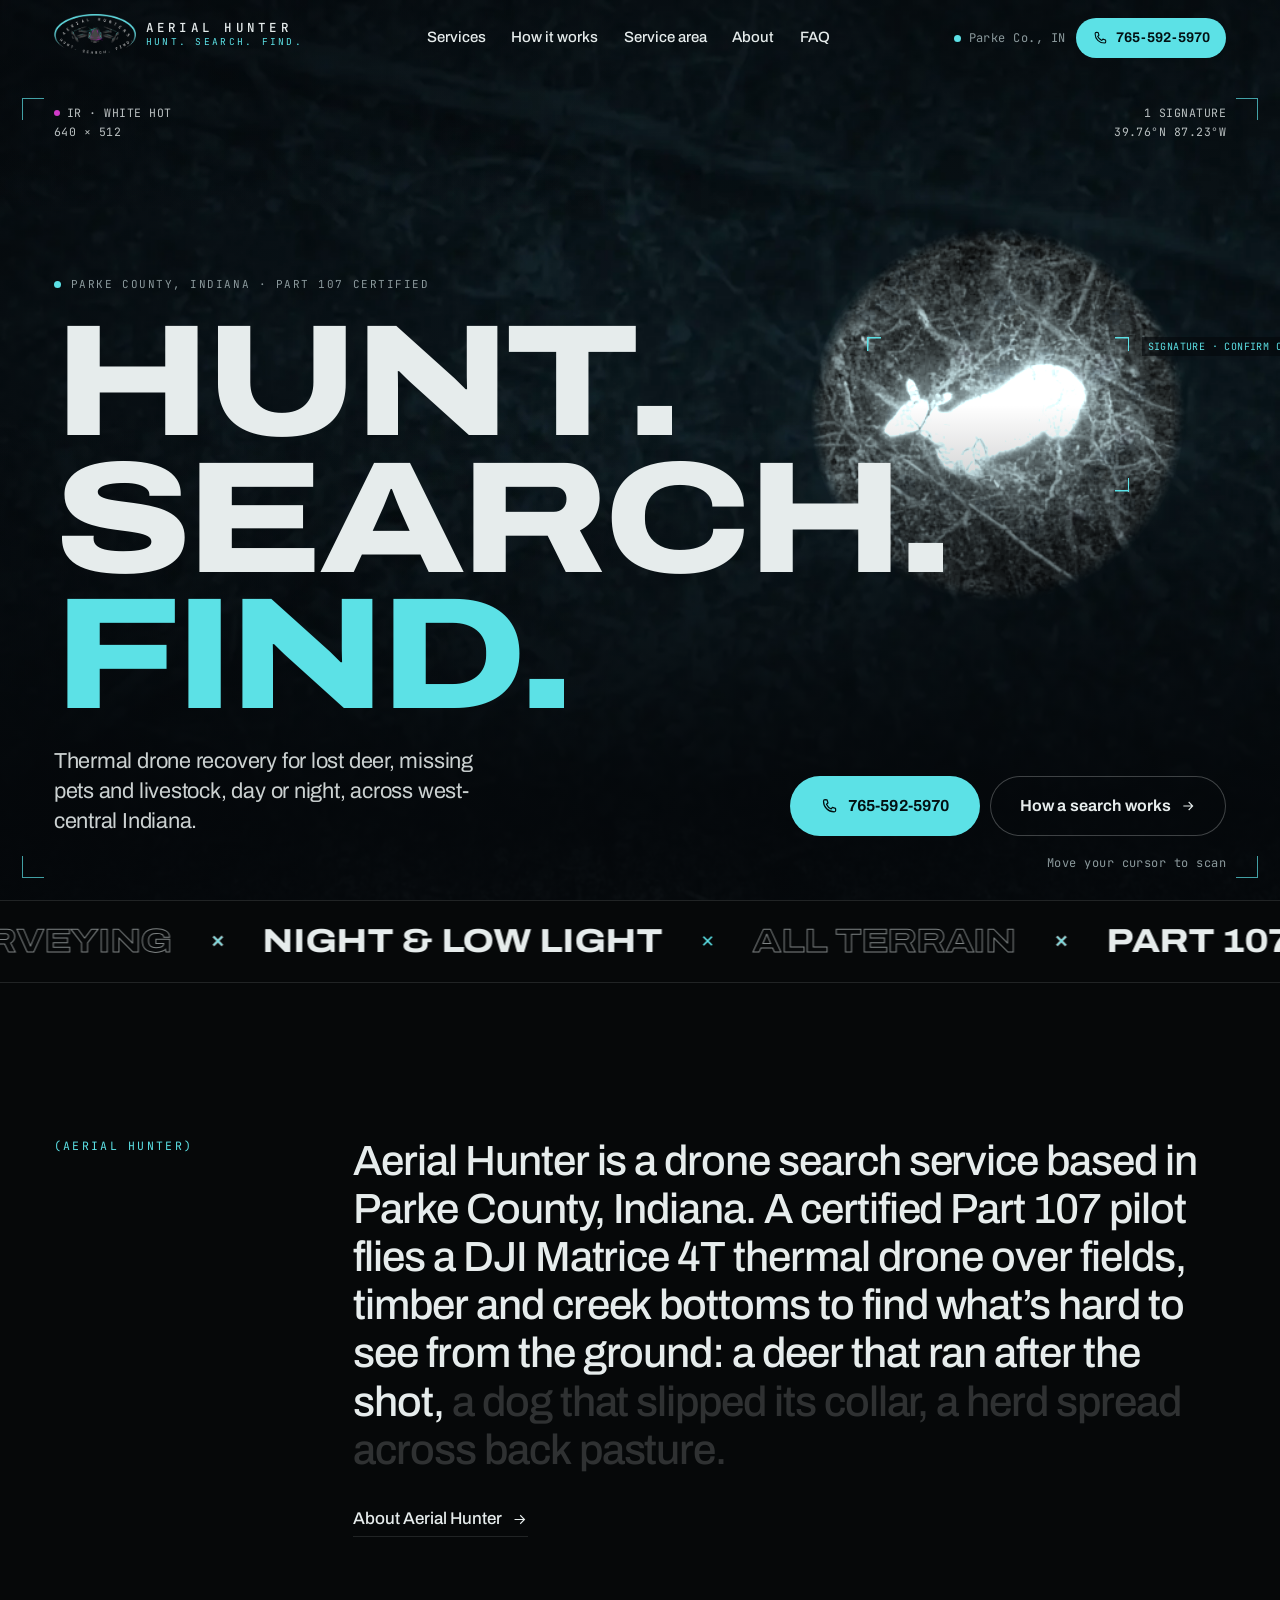
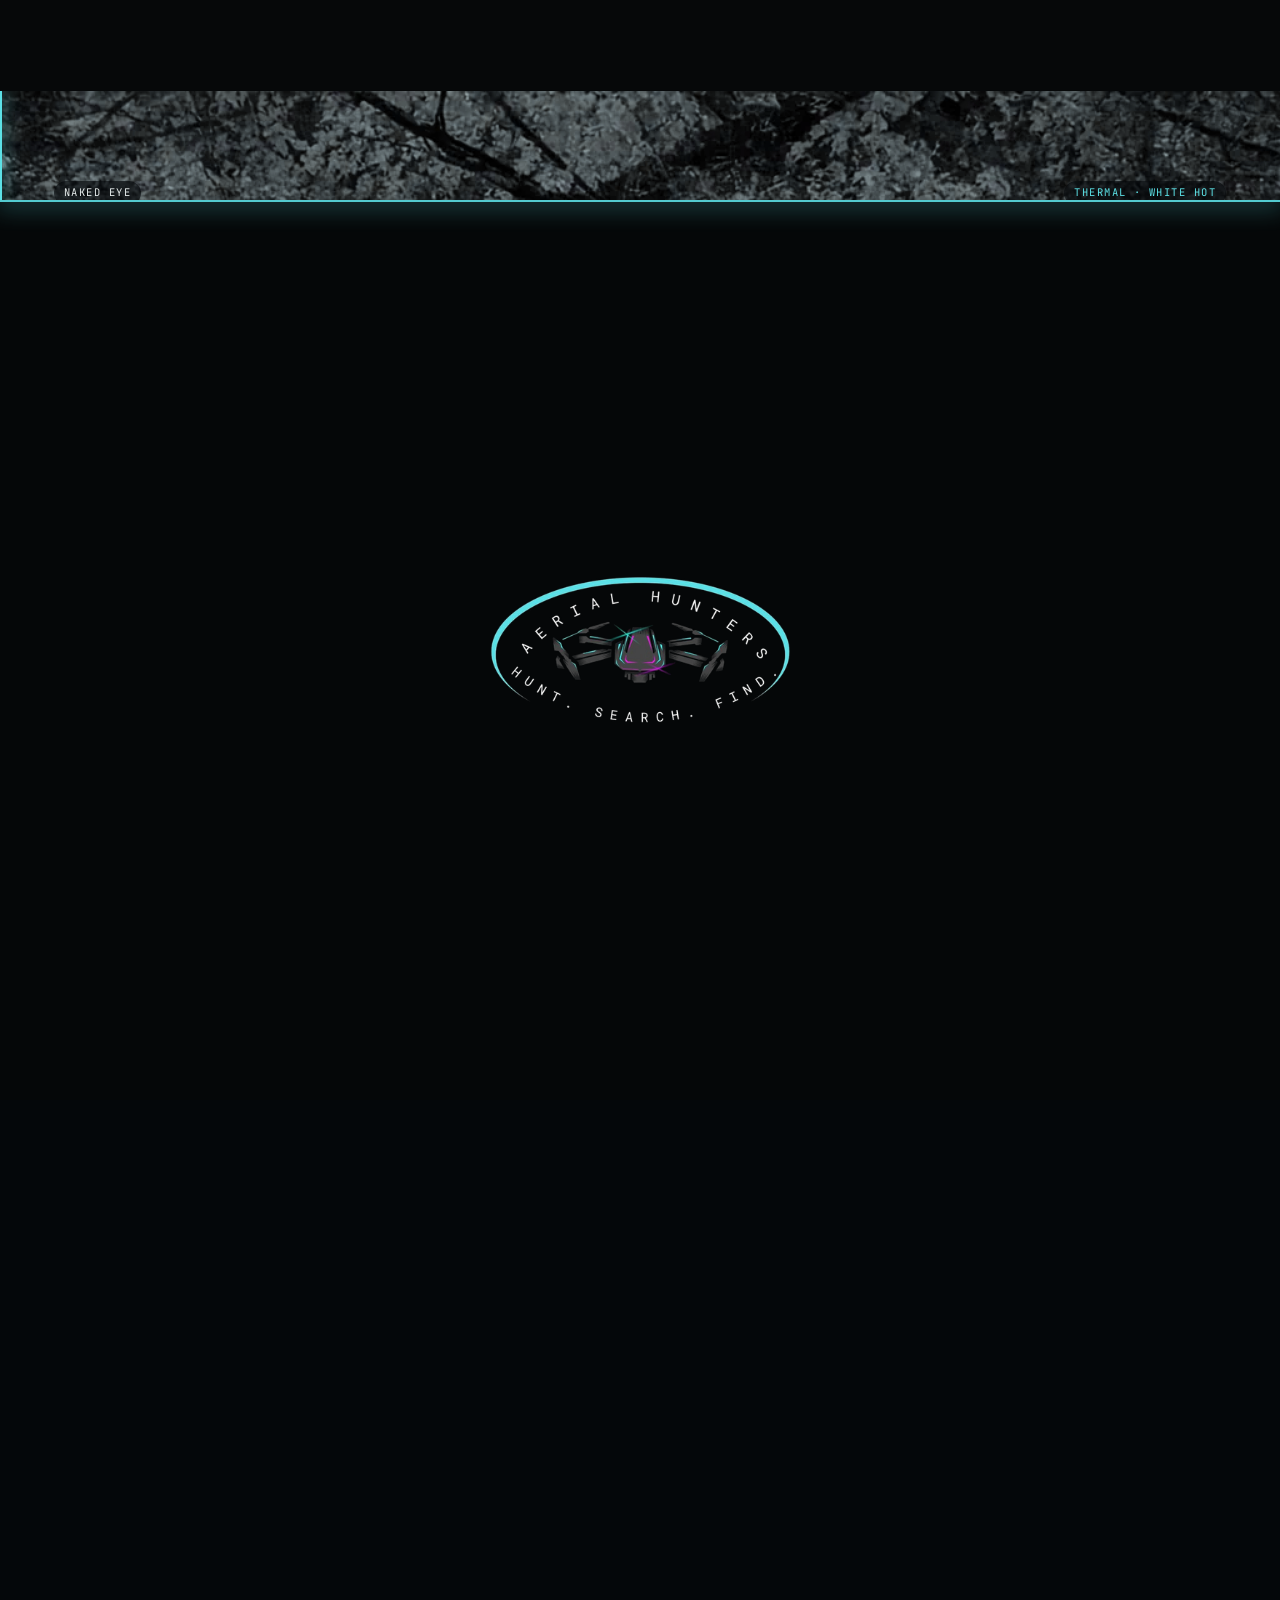
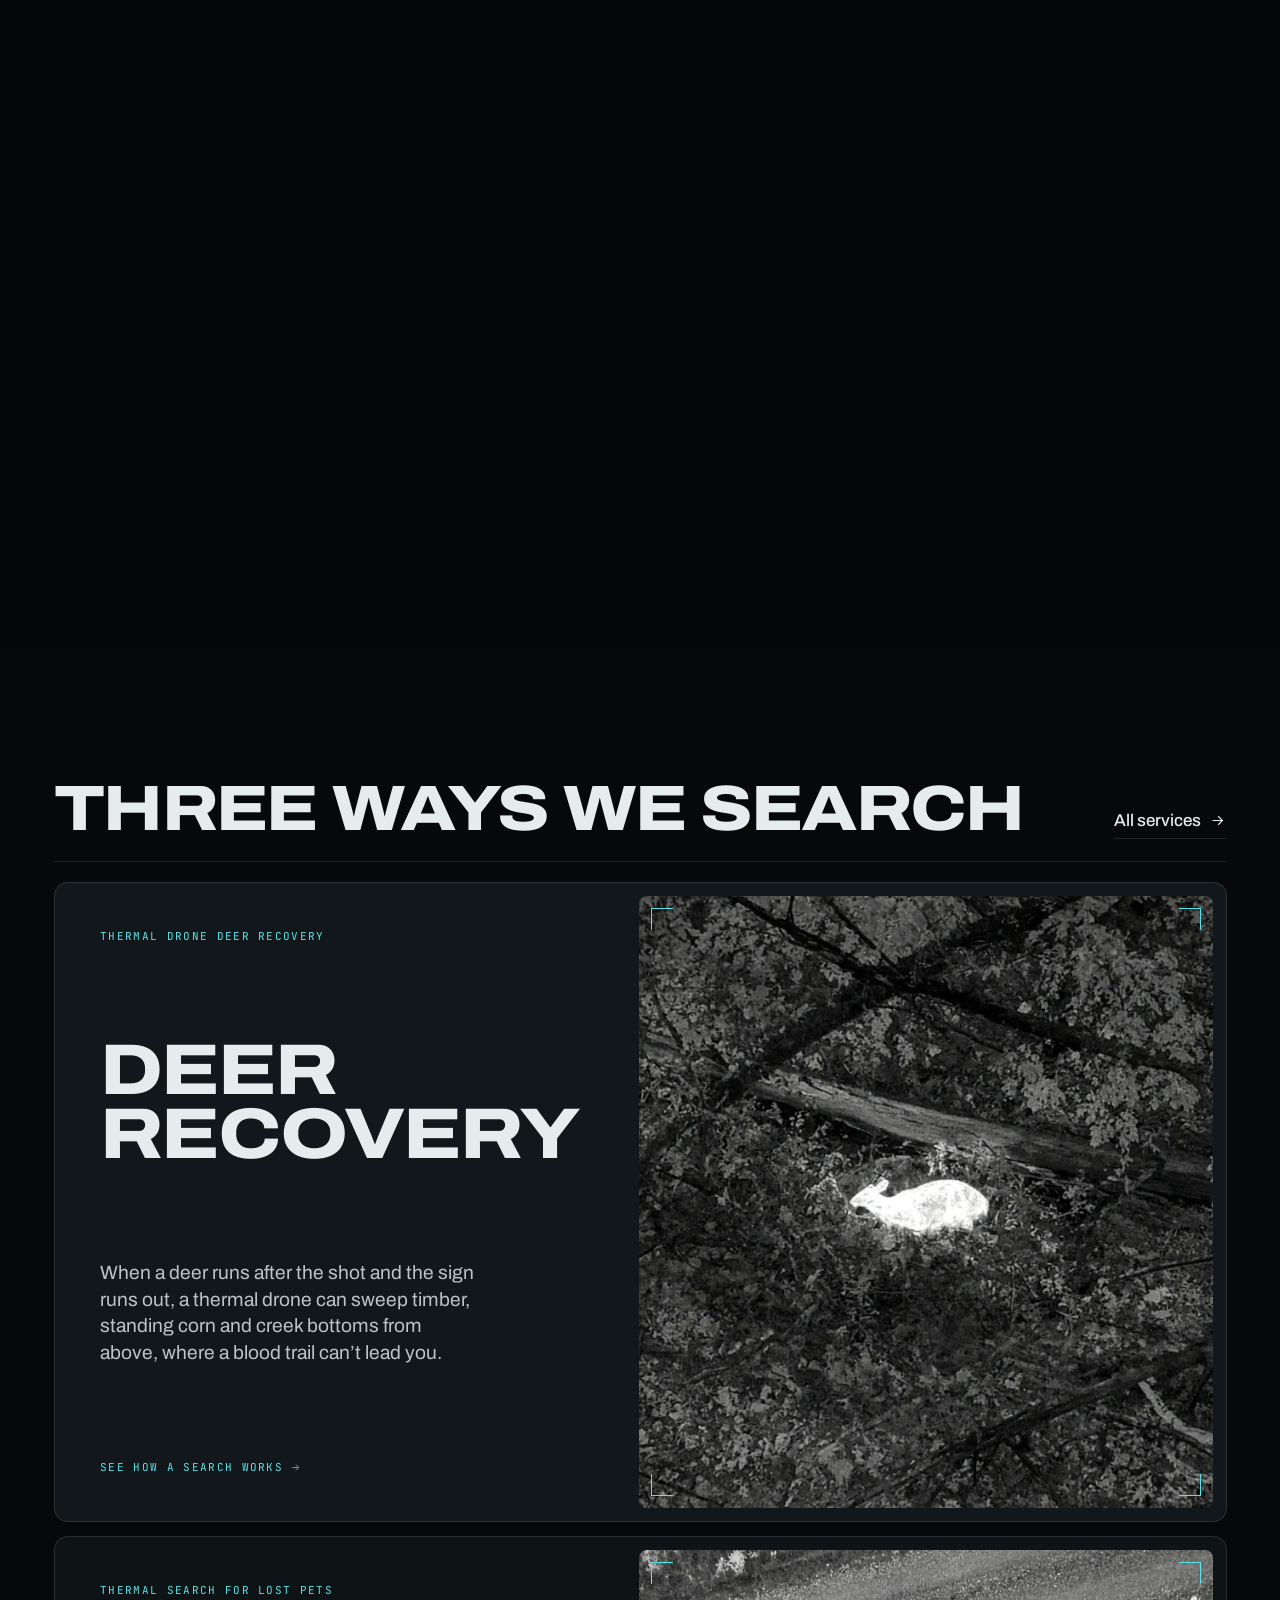
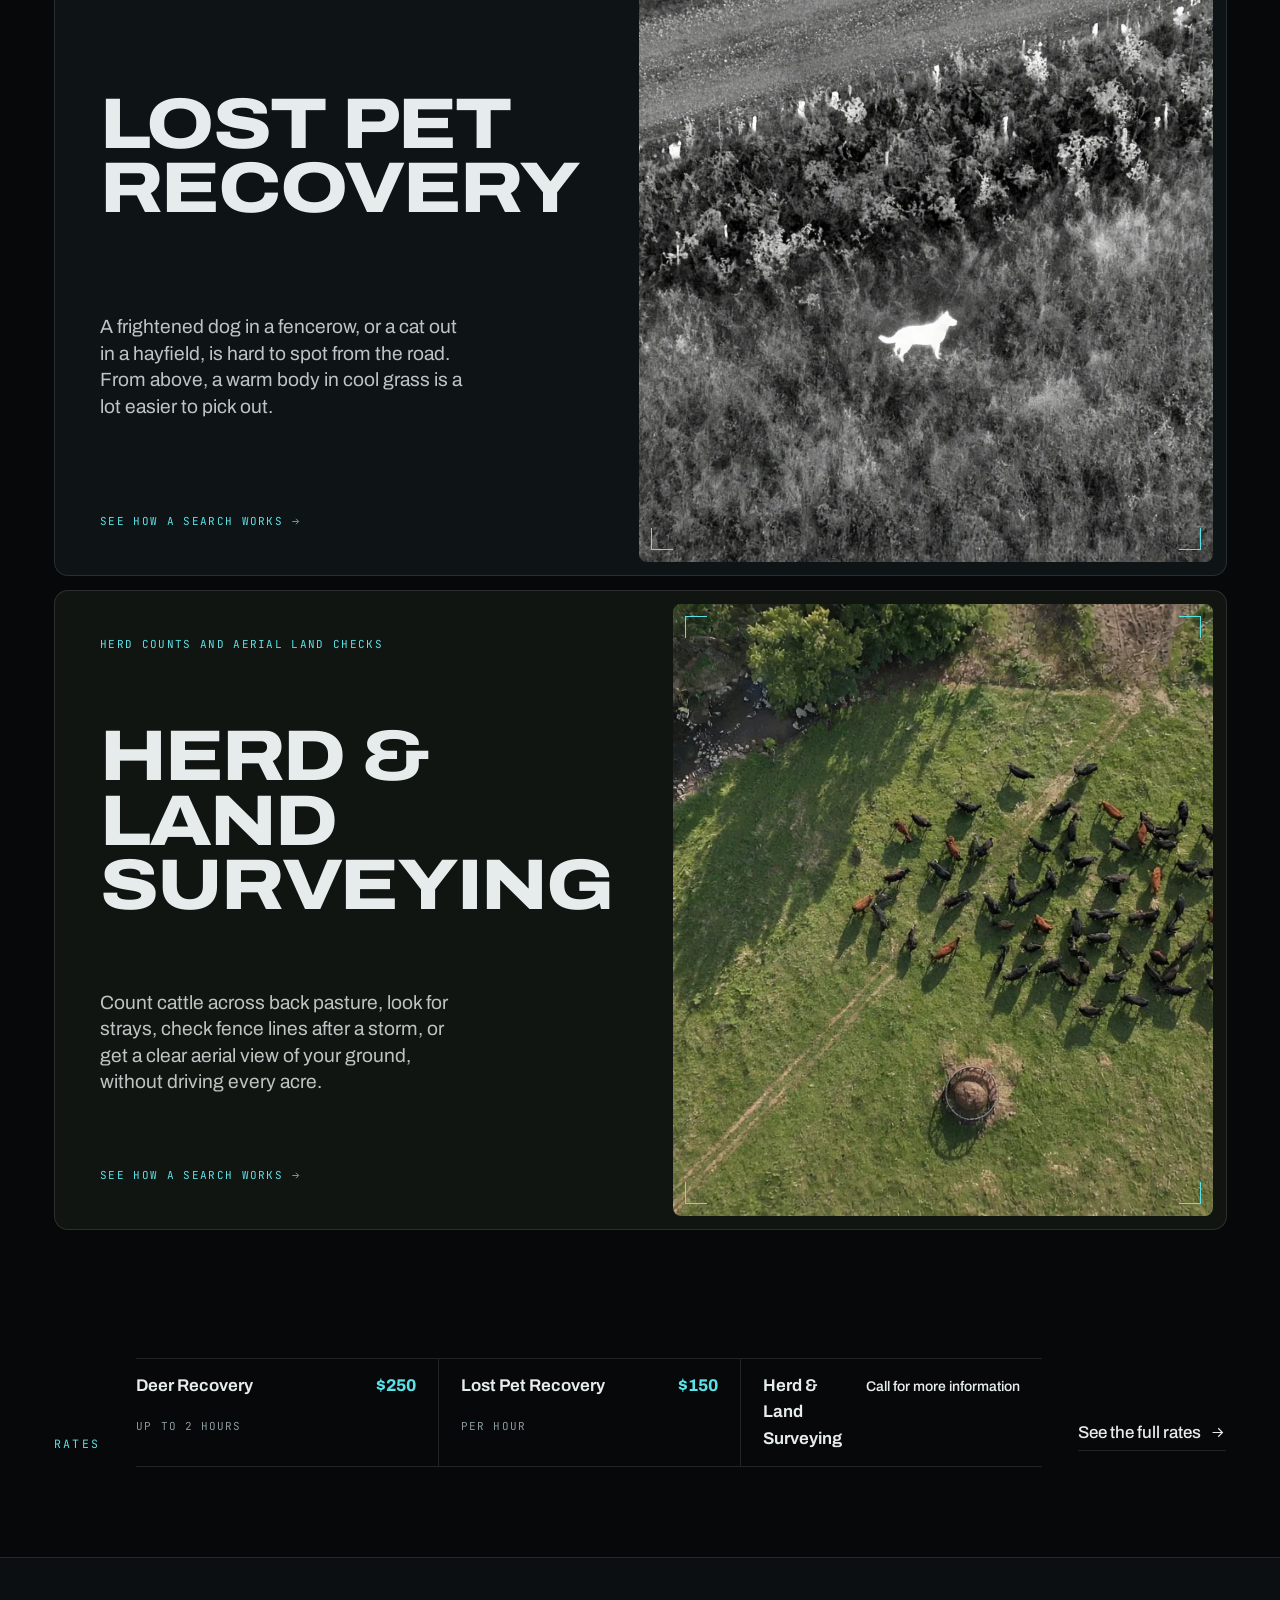
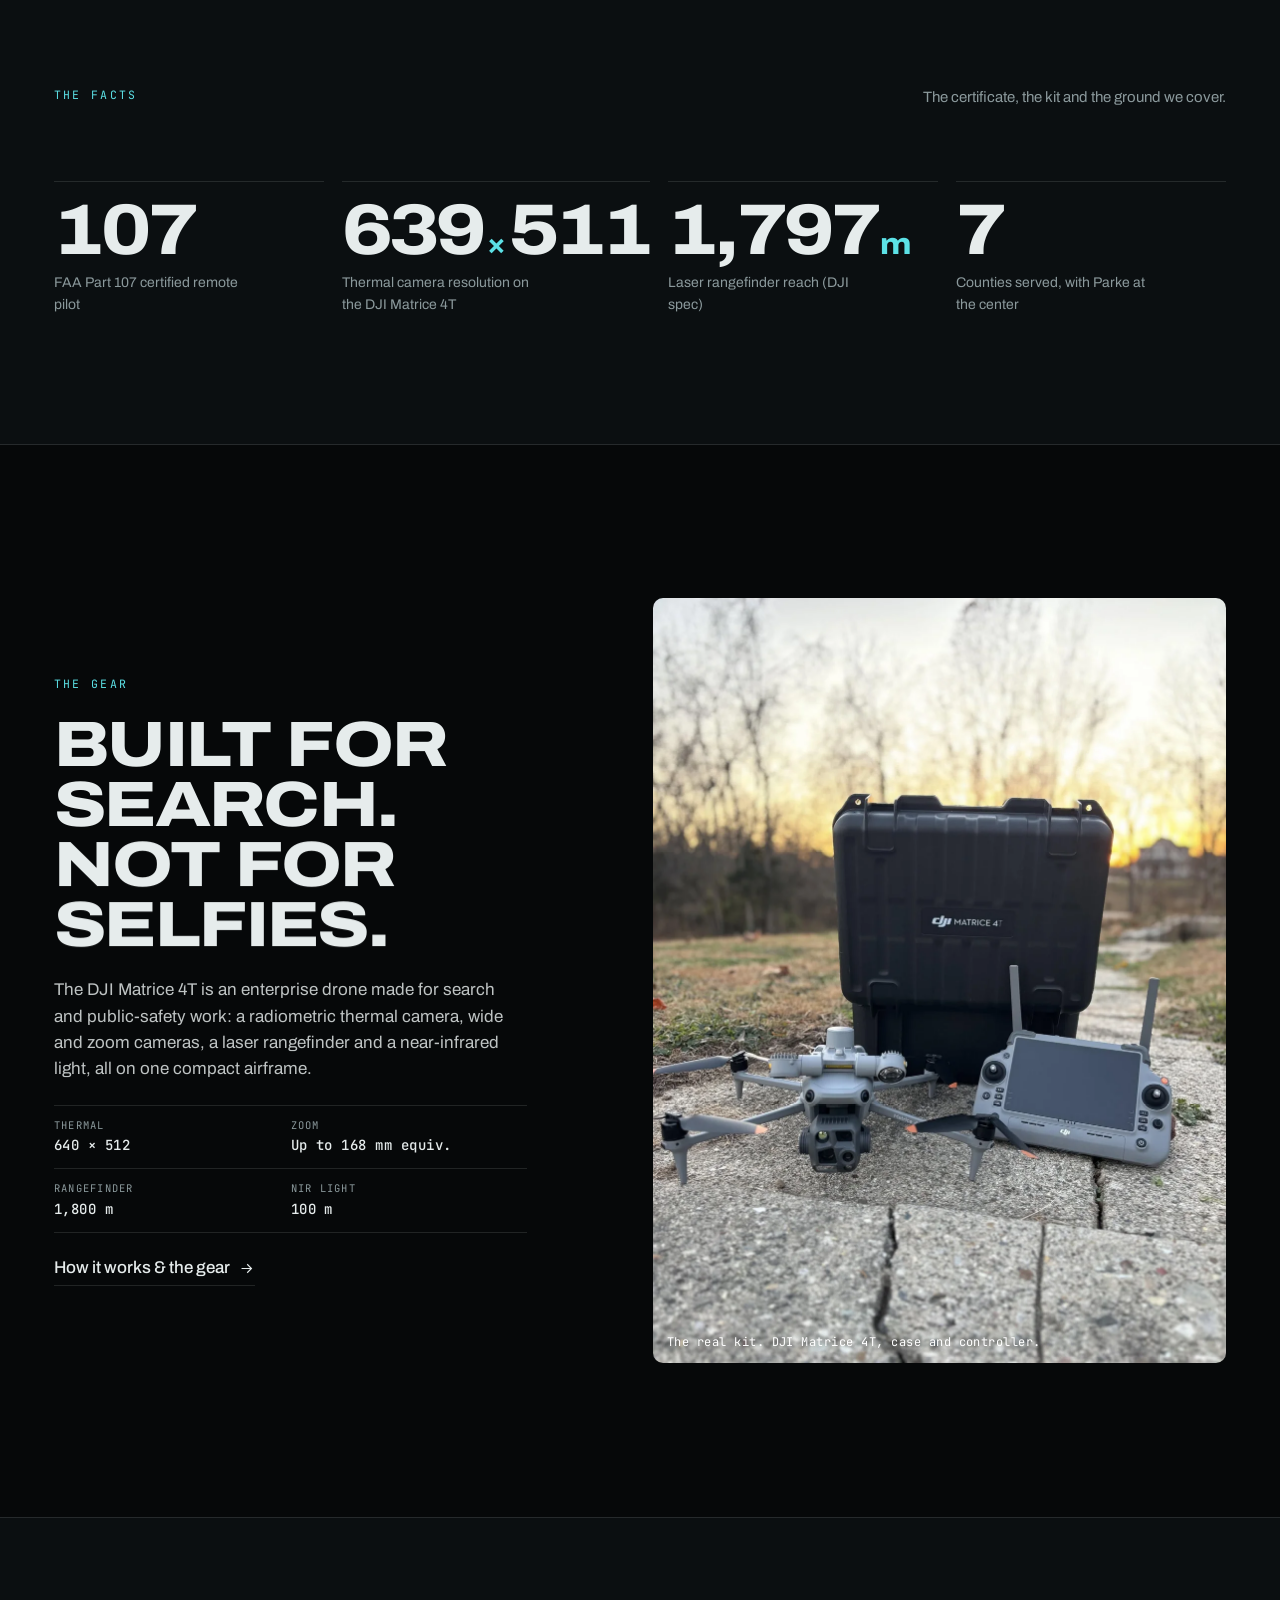
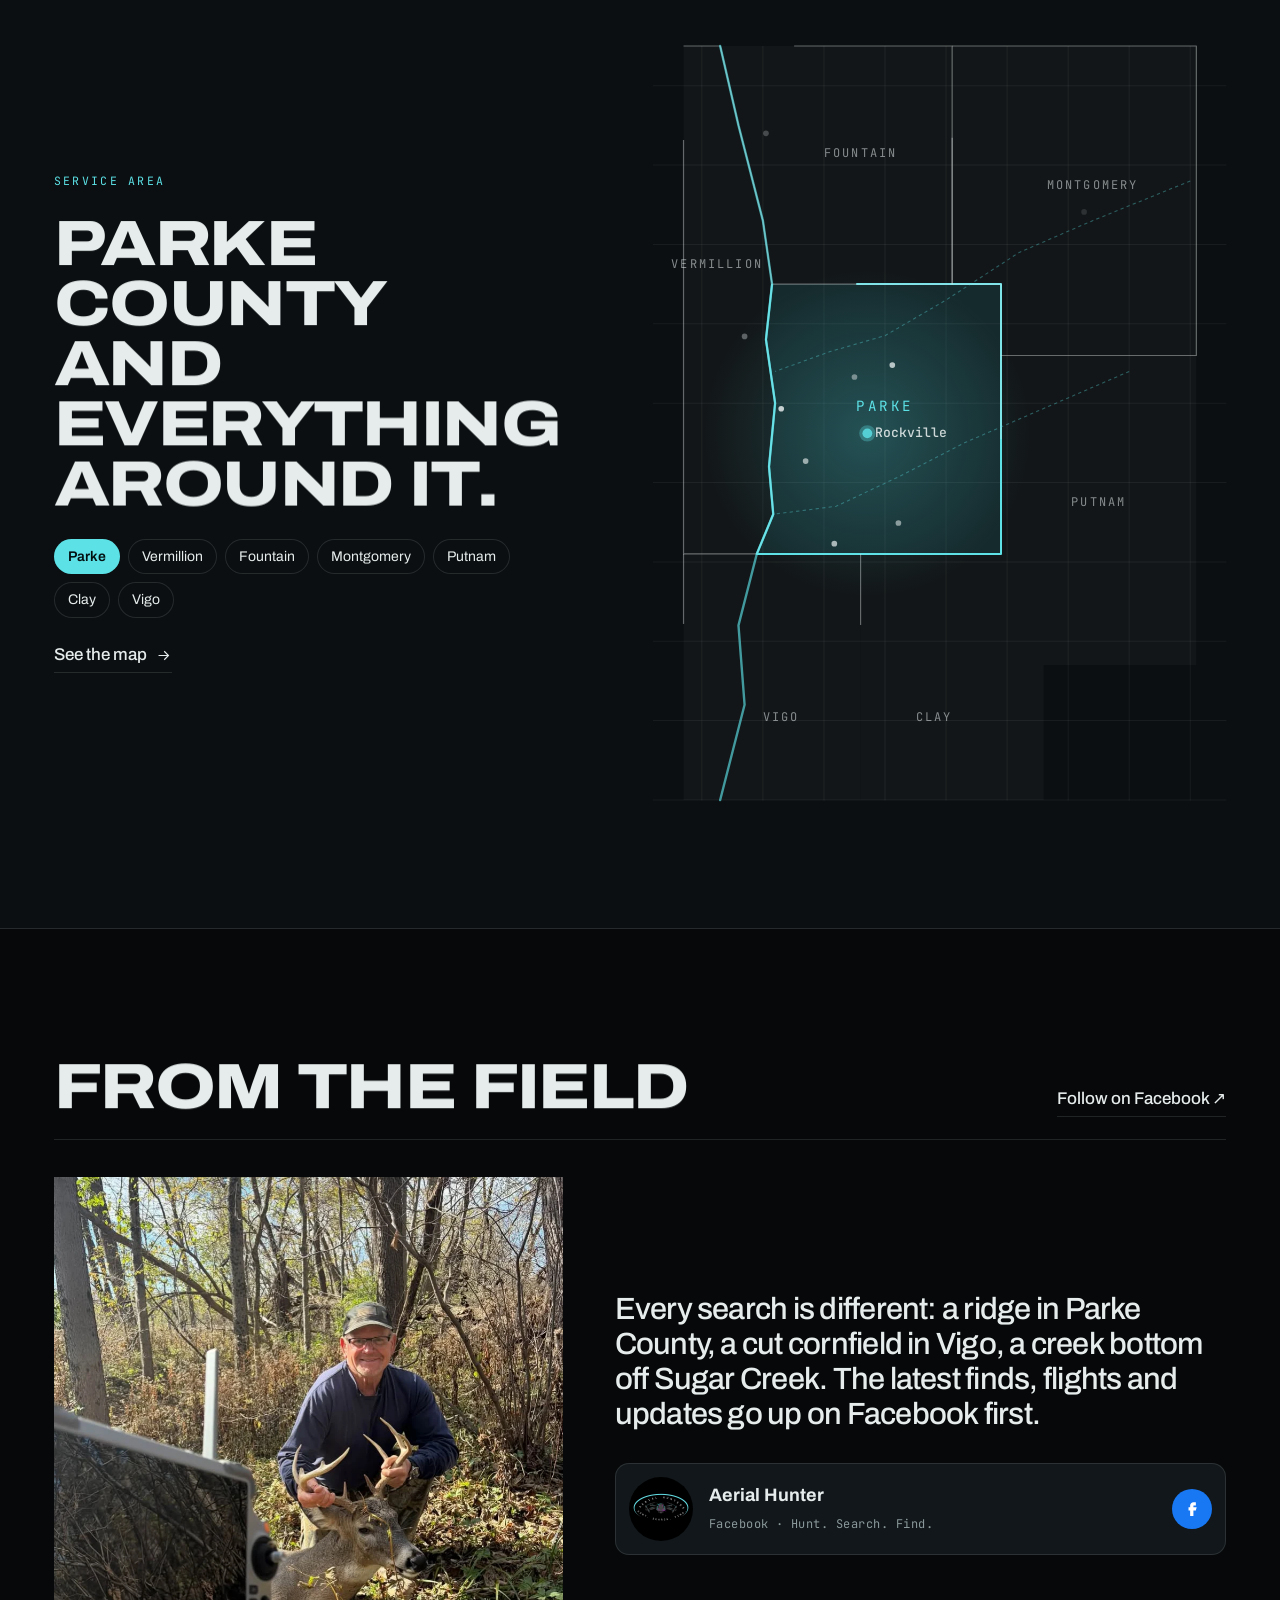
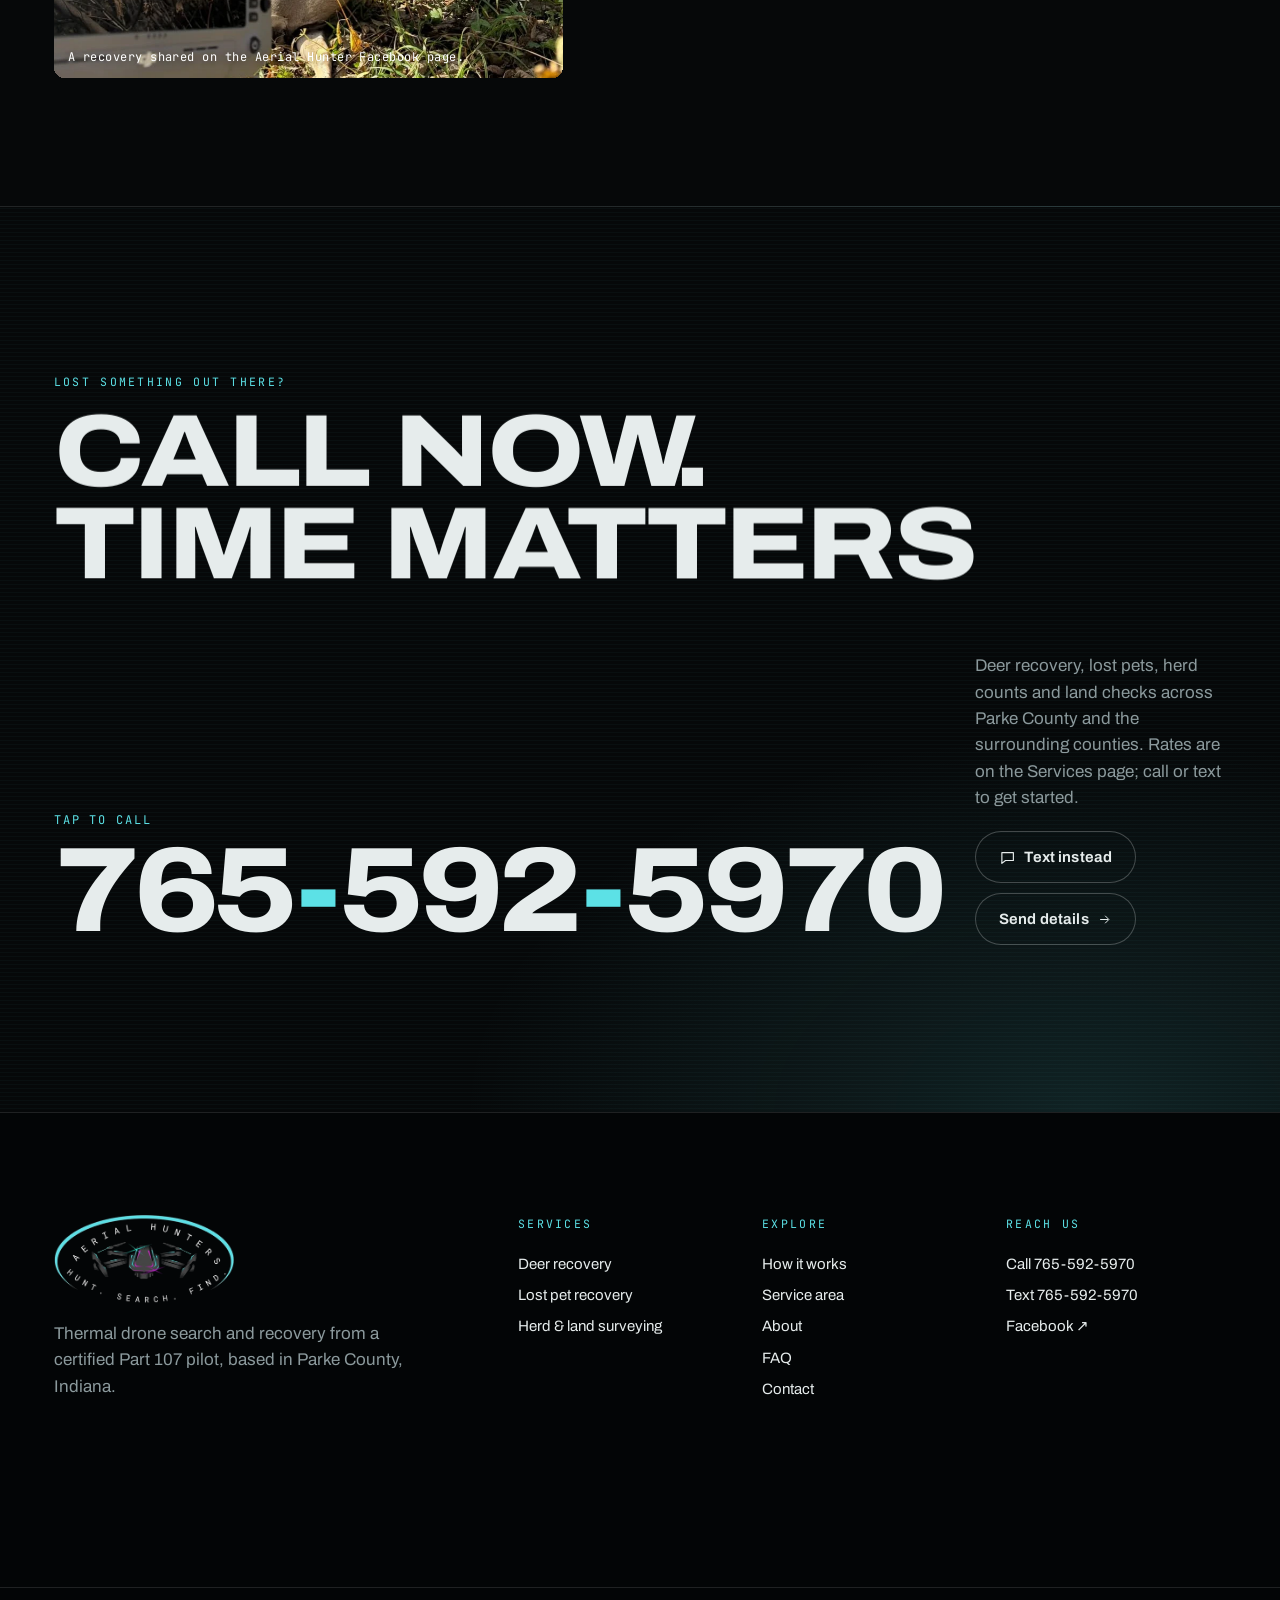
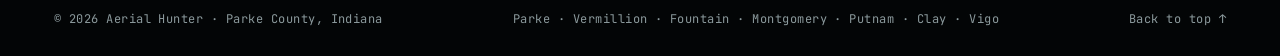
==== commit be9066e4: "Remove decorative index numbers sitewide Drop 01/03-style counters, step badges, menu indexes, and P" ====
--- a/index.html
+++ b/index.html
@@ -14,7 +14,7 @@
 <link rel="apple-touch-icon" href="assets/img/logo-square.png">
 <link rel="preconnect" href="https://fonts.googleapis.com"><link rel="preconnect" href="https://fonts.gstatic.com" crossorigin>
 <link rel="stylesheet" href="https://fonts.googleapis.com/css2?family=Archivo:wdth,wght@62..125,300..900&family=JetBrains+Mono:wght@400;500&display=swap">
-<link rel="stylesheet" href="assets/css/site.css?v=465">
+<link rel="stylesheet" href="assets/css/site.css?v=466">
 <script type="application/ld+json">{"@context":"https://schema.org","@type":"LocalBusiness","name":"Aerial Hunter","slogan":"Hunt. Search. Find.","telephone":"+1-765-592-5970","areaServed":["Parke County, IN","Vermillion County, IN","Fountain County, IN","Montgomery County, IN","Putnam County, IN","Clay County, IN","Vigo County, IN"],"sameAs":["https://www.facebook.com/people/Aerial-Hunter/61583336984487/"],"description":"Thermal drone deer recovery, lost pet recovery and herd and land surveying."}</script>
 <script>(function(d,w){var h=d.documentElement;h.className=h.className.replace('no-js','js');var rm=w.matchMedia&&w.matchMedia('(prefers-reduced-motion: reduce)').matches;if(!rm){h.classList.add('motion');try{if(sessionStorage.getItem('ah-pt')==='1')h.classList.add('pt-in')}catch(e){}}else{h.classList.add('no-motion')}setTimeout(function(){if(!w.__ahReady){h.classList.remove('motion','pt-in');h.classList.add('no-motion')}},4000)})(document,window)</script>
 </head>
@@ -34,7 +34,7 @@
   </div>
 </header>
 <div class="menu" id="menu" data-menu aria-hidden="true">
-  <nav class="menu-nav" aria-label="Mobile"><a href=""><span class="mono">01</span><span class="mn-t">Home</span></a><a href="services/"><span class="mono">02</span><span class="mn-t">Services</span></a><a href="how-it-works/"><span class="mono">03</span><span class="mn-t">How it works</span></a><a href="service-area/"><span class="mono">04</span><span class="mn-t">Service area</span></a><a href="about/"><span class="mono">05</span><span class="mn-t">About</span></a><a href="faq/"><span class="mono">06</span><span class="mn-t">FAQ</span></a><a href="contact/"><span class="mono">07</span><span class="mn-t">Contact</span></a></nav>
+  <nav class="menu-nav" aria-label="Mobile"><a href=""><span class="mn-t">Home</span></a><a href="services/"><span class="mn-t">Services</span></a><a href="how-it-works/"><span class="mn-t">How it works</span></a><a href="service-area/"><span class="mn-t">Service area</span></a><a href="about/"><span class="mn-t">About</span></a><a href="faq/"><span class="mn-t">FAQ</span></a><a href="contact/"><span class="mn-t">Contact</span></a></nav>
   <div class="menu-foot">
     <a class="menu-call" href="tel:+17655925970"><svg class="ico" viewBox="0 0 24 24" aria-hidden="true"><path d="M6.6 3.5l2.6.3 1.2 4-2 1.6a12 12 0 006.2 6.2l1.6-2 4 1.2.3 2.6c0 1-.9 2-2 2C10.8 19.4 4.6 13.2 4.6 5.5c0-1.1 1-2 2-2z" fill="none" stroke="currentColor" stroke-width="1.6" stroke-linejoin="round"/></svg><span><span class="eyebrow">Call or text</span>765-592-5970</span></a>
     <a class="ul mono" href="https://www.facebook.com/people/Aerial-Hunter/61583336984487/" target="_blank" rel="noopener">Facebook ↗</a>
@@ -102,7 +102,7 @@
     <article class="stack-card sc-0" style="top:calc(var(--hdr) + 12px)">
       <a href="services/deer-recovery/" class="sc-in" data-cursor="Open">
         <div class="sc-txt">
-          <span class="sc-n mono">01 / 03 · Thermal drone deer recovery</span>
+          <span class="sc-n mono">Thermal drone deer recovery</span>
           <h3 class="sc-h">Deer Recovery</h3>
           <p class="sc-l">When a deer runs after the shot and the sign runs out, a thermal drone can sweep timber, standing corn and creek bottoms from above, where a blood trail can’t lead you.</p>
           <span class="sc-go mono">See how a search works <svg class="arr" viewBox="0 0 24 24" aria-hidden="true"><path d="M5 12h13M13 6l6 6-6 6" fill="none" stroke="currentColor" stroke-width="1.6"/></svg></span>
@@ -112,7 +112,7 @@
     </article><article class="stack-card sc-1" style="top:calc(var(--hdr) + 28px)">
       <a href="services/lost-pet-recovery/" class="sc-in" data-cursor="Open">
         <div class="sc-txt">
-          <span class="sc-n mono">02 / 03 · Thermal search for lost pets</span>
+          <span class="sc-n mono">Thermal search for lost pets</span>
           <h3 class="sc-h">Lost Pet Recovery</h3>
           <p class="sc-l">A frightened dog in a fencerow, or a cat out in a hayfield, is hard to spot from the road. From above, a warm body in cool grass is a lot easier to pick out.</p>
           <span class="sc-go mono">See how a search works <svg class="arr" viewBox="0 0 24 24" aria-hidden="true"><path d="M5 12h13M13 6l6 6-6 6" fill="none" stroke="currentColor" stroke-width="1.6"/></svg></span>
@@ -122,7 +122,7 @@
     </article><article class="stack-card sc-2" style="top:calc(var(--hdr) + 44px)">
       <a href="services/herd-land-surveying/" class="sc-in" data-cursor="Open">
         <div class="sc-txt">
-          <span class="sc-n mono">03 / 03 · Herd counts and aerial land checks</span>
+          <span class="sc-n mono">Herd counts and aerial land checks</span>
           <h3 class="sc-h">Herd & Land Surveying</h3>
           <p class="sc-l">Count cattle across back pasture, look for strays, check fence lines after a storm, or get a clear aerial view of your ground, without driving every acre.</p>
           <span class="sc-go mono">See how a search works <svg class="arr" viewBox="0 0 24 24" aria-hidden="true"><path d="M5 12h13M13 6l6 6-6 6" fill="none" stroke="currentColor" stroke-width="1.6"/></svg></span>
@@ -257,7 +257,7 @@
 <script src="assets/vendor/gsap.min.js" defer></script>
 <script src="assets/vendor/ScrollTrigger.min.js" defer></script>
 <script src="assets/vendor/lenis.min.js" defer></script>
-<script src="assets/js/site.js?v=465" defer></script>
+<script src="assets/js/site.js?v=466" defer></script>
 
 </body>
 </html>
--- a/assets/css/site.css
+++ b/assets/css/site.css
@@ -290,7 +290,7 @@
 .mi-s{color:var(--mute)}
 .mi-p{color:color-mix(in srgb,var(--fg) 82%,var(--bg));max-width:44ch}
 .cty-list{border-top:1px solid var(--line)}
-.cty-b{width:100%;display:grid;grid-template-columns:36px 1fr auto;gap:10px;align-items:center;padding:14px 4px;border-bottom:1px solid var(--line);text-align:left;font-size:18px;font-weight:600;transition:background .3s,padding .4s var(--ease),color .3s}
+.cty-b{width:100%;display:grid;grid-template-columns:1fr auto;gap:10px;align-items:center;padding:14px 4px;border-bottom:1px solid var(--line);text-align:left;font-size:18px;font-weight:600;transition:background .3s,padding .4s var(--ease),color .3s}
 .cty-b .mono{color:var(--mute)}
 .cty-b:hover,.cty-b.on{background:var(--soft);padding-left:12px}
 .cty-b.on{color:var(--cy)}
@@ -572,12 +572,6 @@
 .caps-cloud{padding-bottom:clamp(60px,8vw,120px)}
 .cloud{display:flex;flex-wrap:wrap;gap:10px;margin-top:22px}
 .cloud li{padding:10px 18px;border-radius:999px;box-shadow:inset 0 0 0 1px var(--line);font-size:clamp(15px,1.3vw,19px)}
-/* limits */
-.lim-h{grid-column:1/-1}.lim-b{grid-column:1/-1;display:grid;gap:26px;justify-items:start}
-@media(min-width:900px){.lim-h{grid-column:1/6}.lim-b{grid-column:7/-1}}
-.lim-list{width:100%;border-top:1px solid var(--line)}
-.lim-list li{display:grid;grid-template-columns:44px 1fr;padding:18px 0;border-bottom:1px solid var(--line);font-size:clamp(17px,1.4vw,21px)}
-.lim-list .mono{color:var(--warm);padding-top:4px}
 .cs-next{border-top:1px solid var(--line)}
 .cn-a{position:relative;display:block;height:clamp(420px,80svh,760px);overflow:hidden;background:#000}
 .cn-media{position:absolute;inset:0}
@@ -711,7 +705,7 @@
 .faq-list{margin-top:24px;border-top:1px solid var(--line)}
 .acc{border-bottom:1px solid var(--line)}
 .acc[hidden]{display:none}
-.acc summary{list-style:none;cursor:pointer;display:grid;grid-template-columns:auto 1fr auto;gap:6px 16px;padding:24px 0;align-items:center}
+.acc summary{list-style:none;cursor:pointer;display:grid;grid-template-columns:1fr auto;gap:6px 16px;padding:24px 0;align-items:center}
 .acc summary::-webkit-details-marker{display:none}
 .acc-n{color:var(--cy)}
 .acc-t{font-size:clamp(20px,2.2vw,32px);font-weight:700;letter-spacing:-.02em;line-height:1.12}
@@ -725,7 +719,7 @@
 .acc-in{overflow:hidden;display:grid;gap:18px;justify-items:start}
 .acc[open] .acc-in{padding-bottom:28px}
 .acc-in>p{max-width:62ch;font-size:clamp(17px,1.3vw,19px);color:color-mix(in srgb,var(--fg) 82%,var(--bg))}
-@media(min-width:900px){.acc summary{grid-template-columns:80px 1fr 48px}.acc-in{padding-left:96px}}
+@media(min-width:900px){.acc summary{grid-template-columns:1fr 48px}}
 
 /* ===== Contact ===== */
 .ct{padding-top:calc(var(--hdr) + clamp(28px,5vw,72px));padding-bottom:clamp(60px,8vw,120px);display:grid;gap:28px;min-height:100svh}
@@ -751,12 +745,12 @@
 .ct-q{font-size:clamp(28px,3.4vw,50px);font-weight:800;font-stretch:115%;text-transform:uppercase;letter-spacing:-.02em;line-height:.98;max-width:17ch;outline:none}
 .ct-sub{color:var(--mute);max-width:52ch;margin-top:-10px}
 .opts{display:grid;border-top:1px solid var(--line)}
-.opt{position:relative;display:grid;grid-template-columns:auto 1fr auto;gap:2px 16px;align-items:center;padding:18px 4px;border-bottom:1px solid var(--line);cursor:pointer;transition:background .3s,padding .5s var(--ease)}
+.opt{position:relative;display:grid;grid-template-columns:1fr auto;gap:2px 16px;align-items:center;padding:18px 4px;border-bottom:1px solid var(--line);cursor:pointer;transition:background .3s,padding .5s var(--ease)}
 .opt input{position:absolute;opacity:0;pointer-events:none}
 .opt .mono{color:var(--cy)}
 .opt-t{font-size:clamp(20px,2vw,28px);font-weight:750;font-stretch:112%;letter-spacing:-.02em;line-height:1.1}
-.opt-d{grid-column:2;color:var(--mute);font-size:14px}
-.opt-c{grid-row:1/3;grid-column:3;width:26px;height:26px;border-radius:50%;box-shadow:inset 0 0 0 1px var(--line);display:grid;place-items:center;transition:background .3s}
+.opt-d{grid-column:1;color:var(--mute);font-size:14px}
+.opt-c{grid-row:1/3;grid-column:2;width:26px;height:26px;border-radius:50%;box-shadow:inset 0 0 0 1px var(--line);display:grid;place-items:center;transition:background .3s}
 .opt-c::after{content:"";width:8px;height:8px;border-radius:50%;background:#031012;transform:scale(0);transition:transform .4s var(--ease)}
 .opt:hover,.opt:has(input:checked){background:var(--soft);padding-left:14px}
 .opt:has(input:checked) .opt-c{background:var(--cy);box-shadow:none}
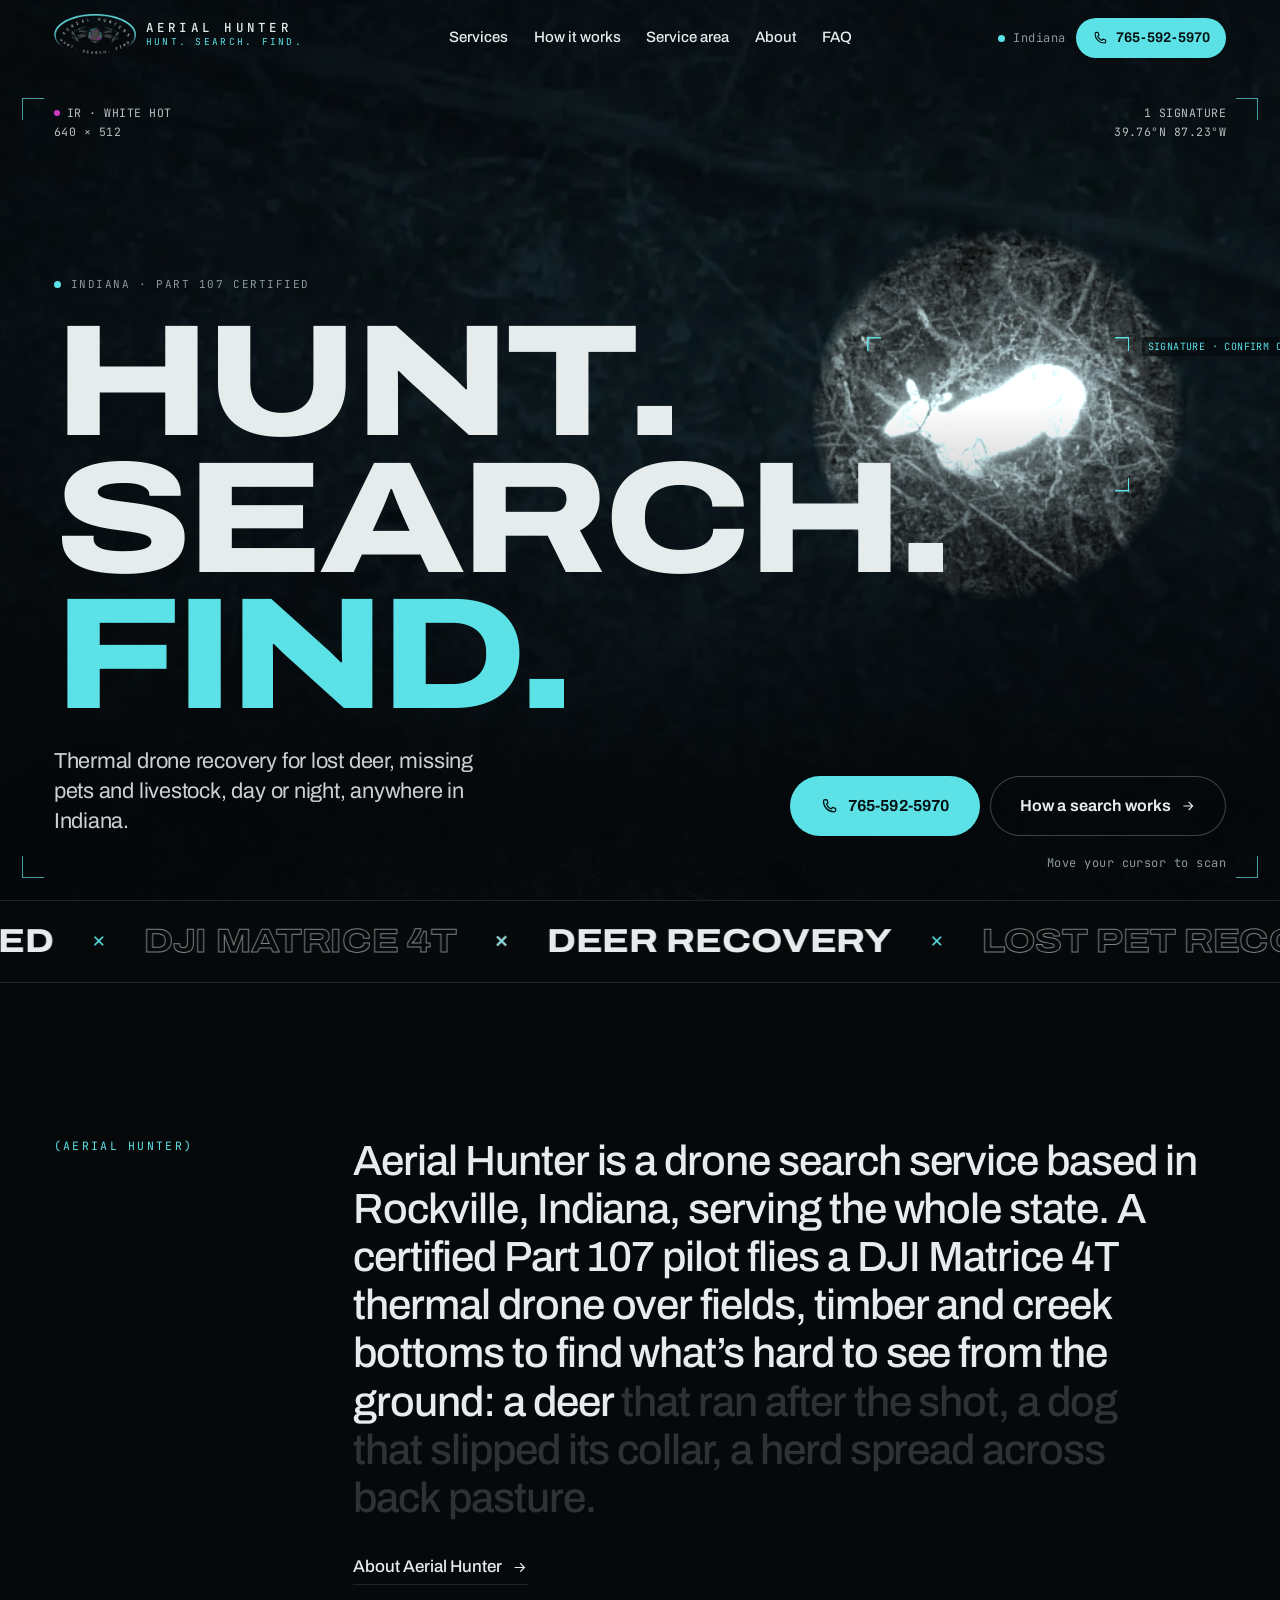
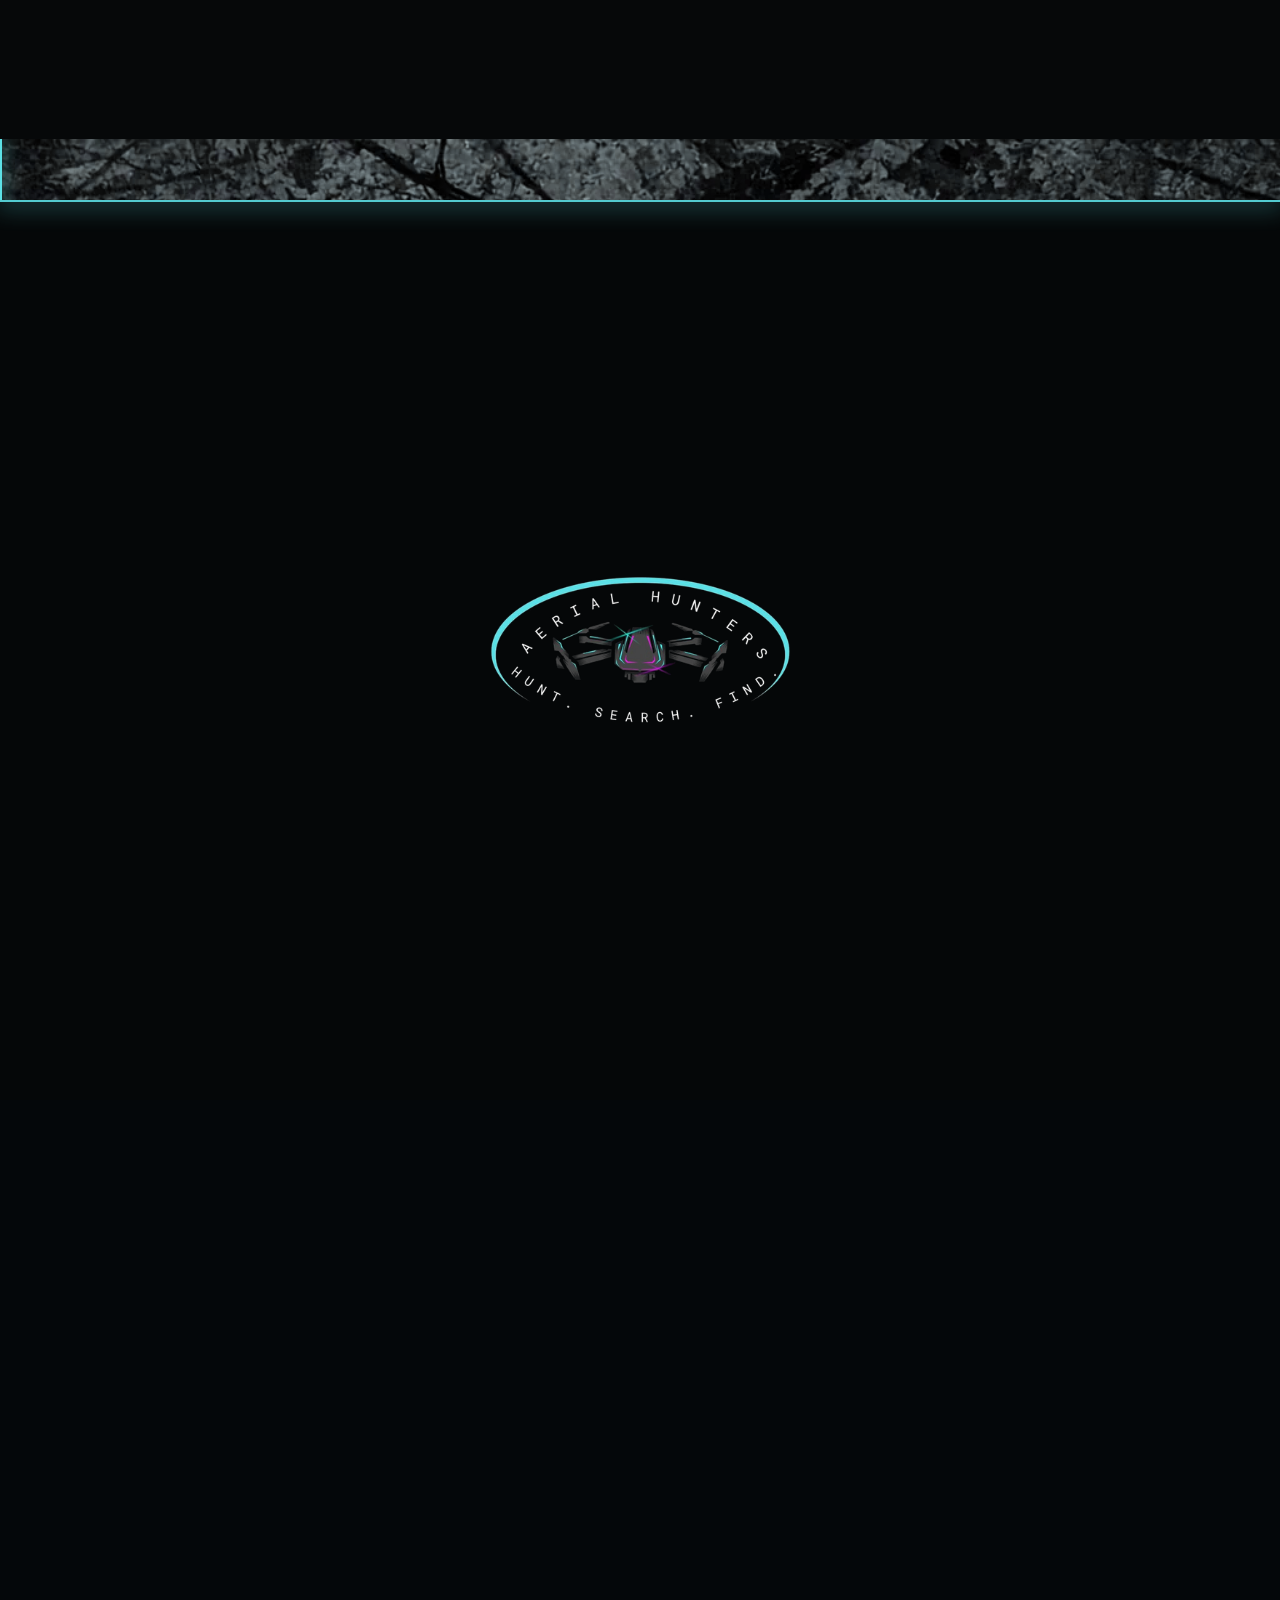
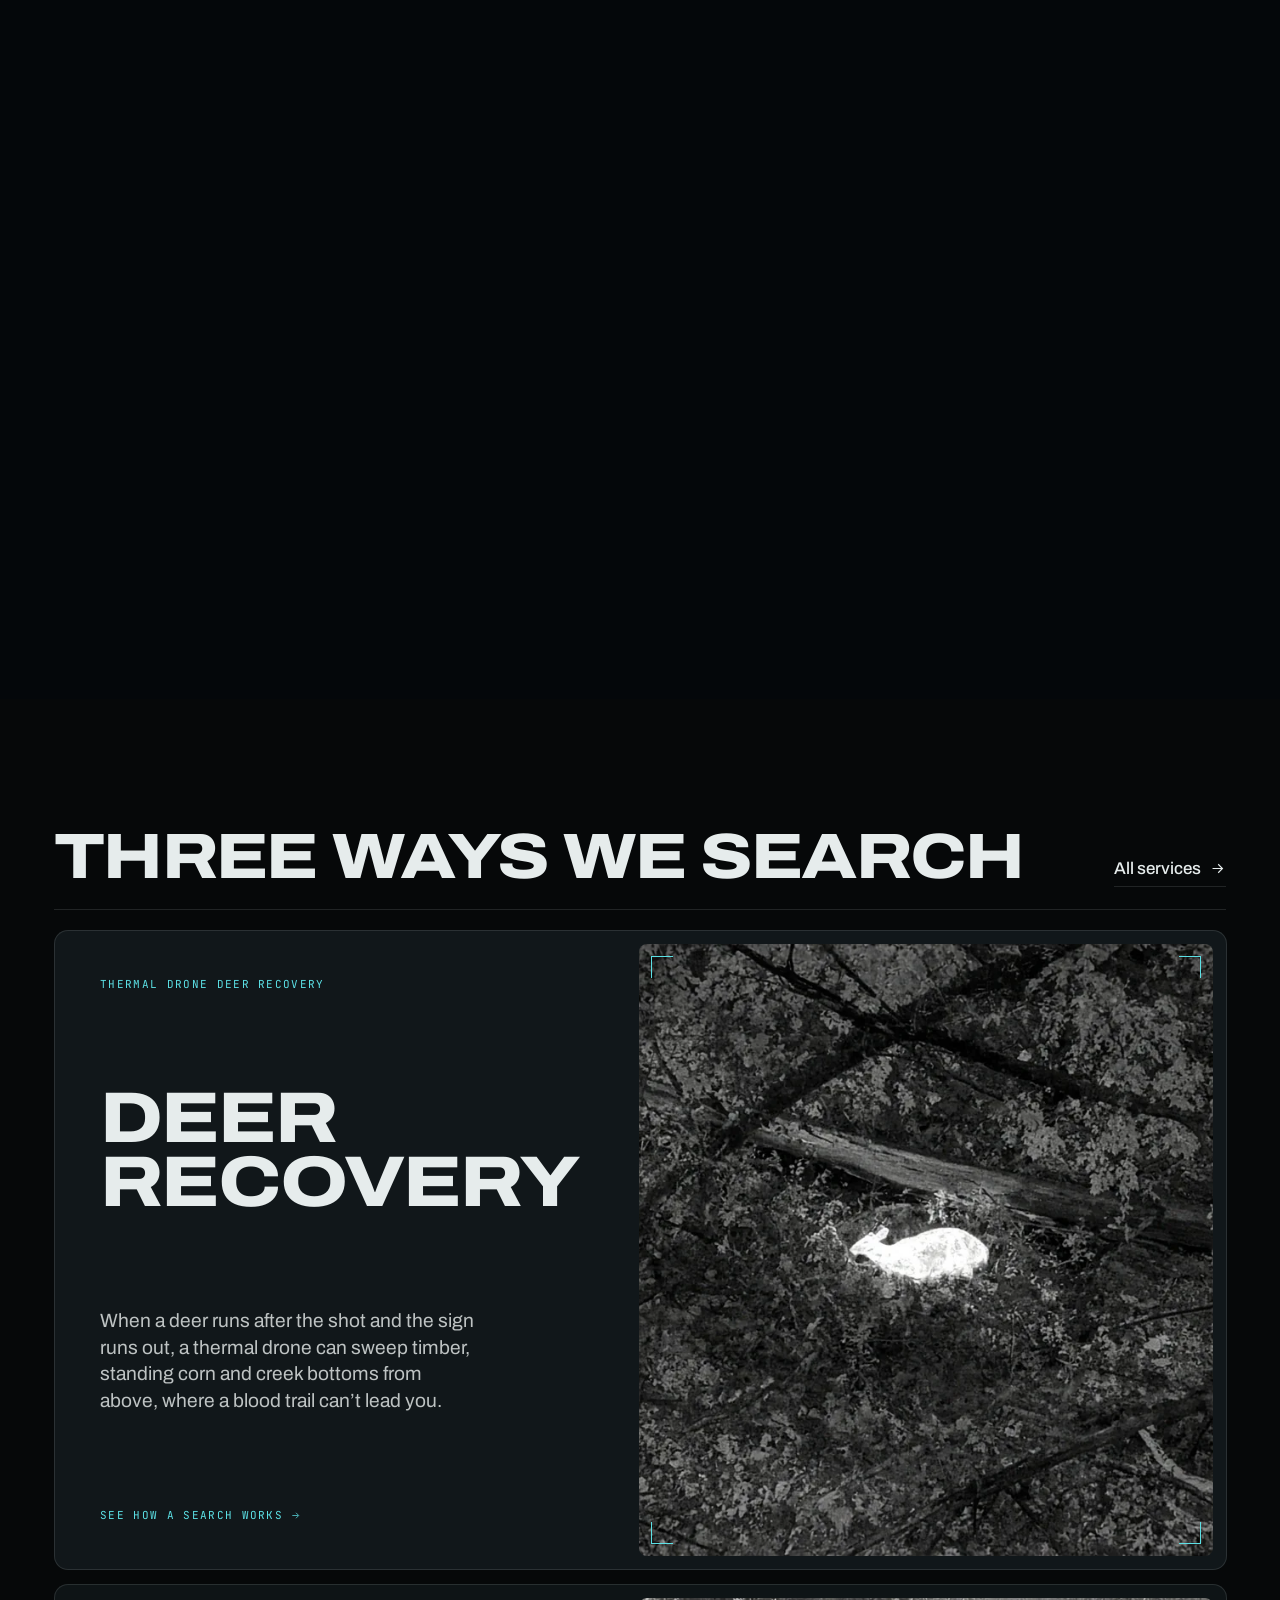
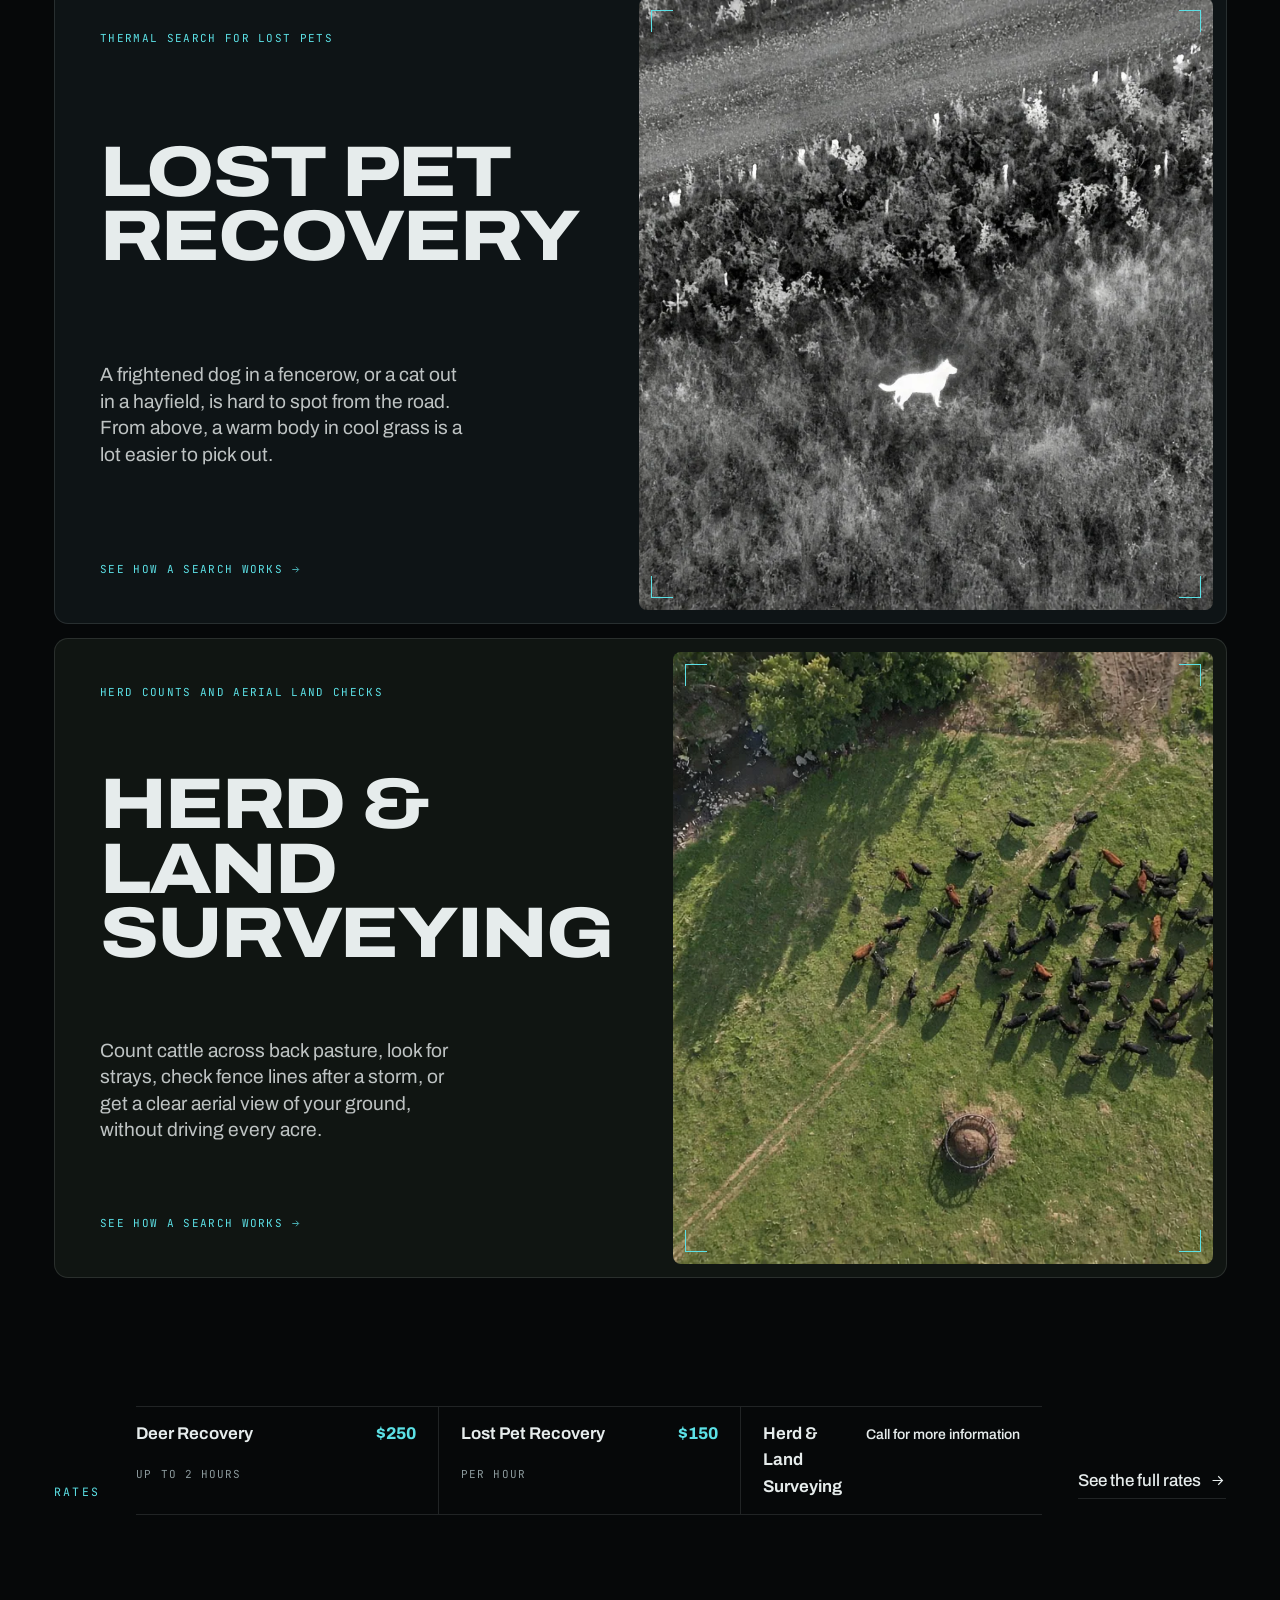
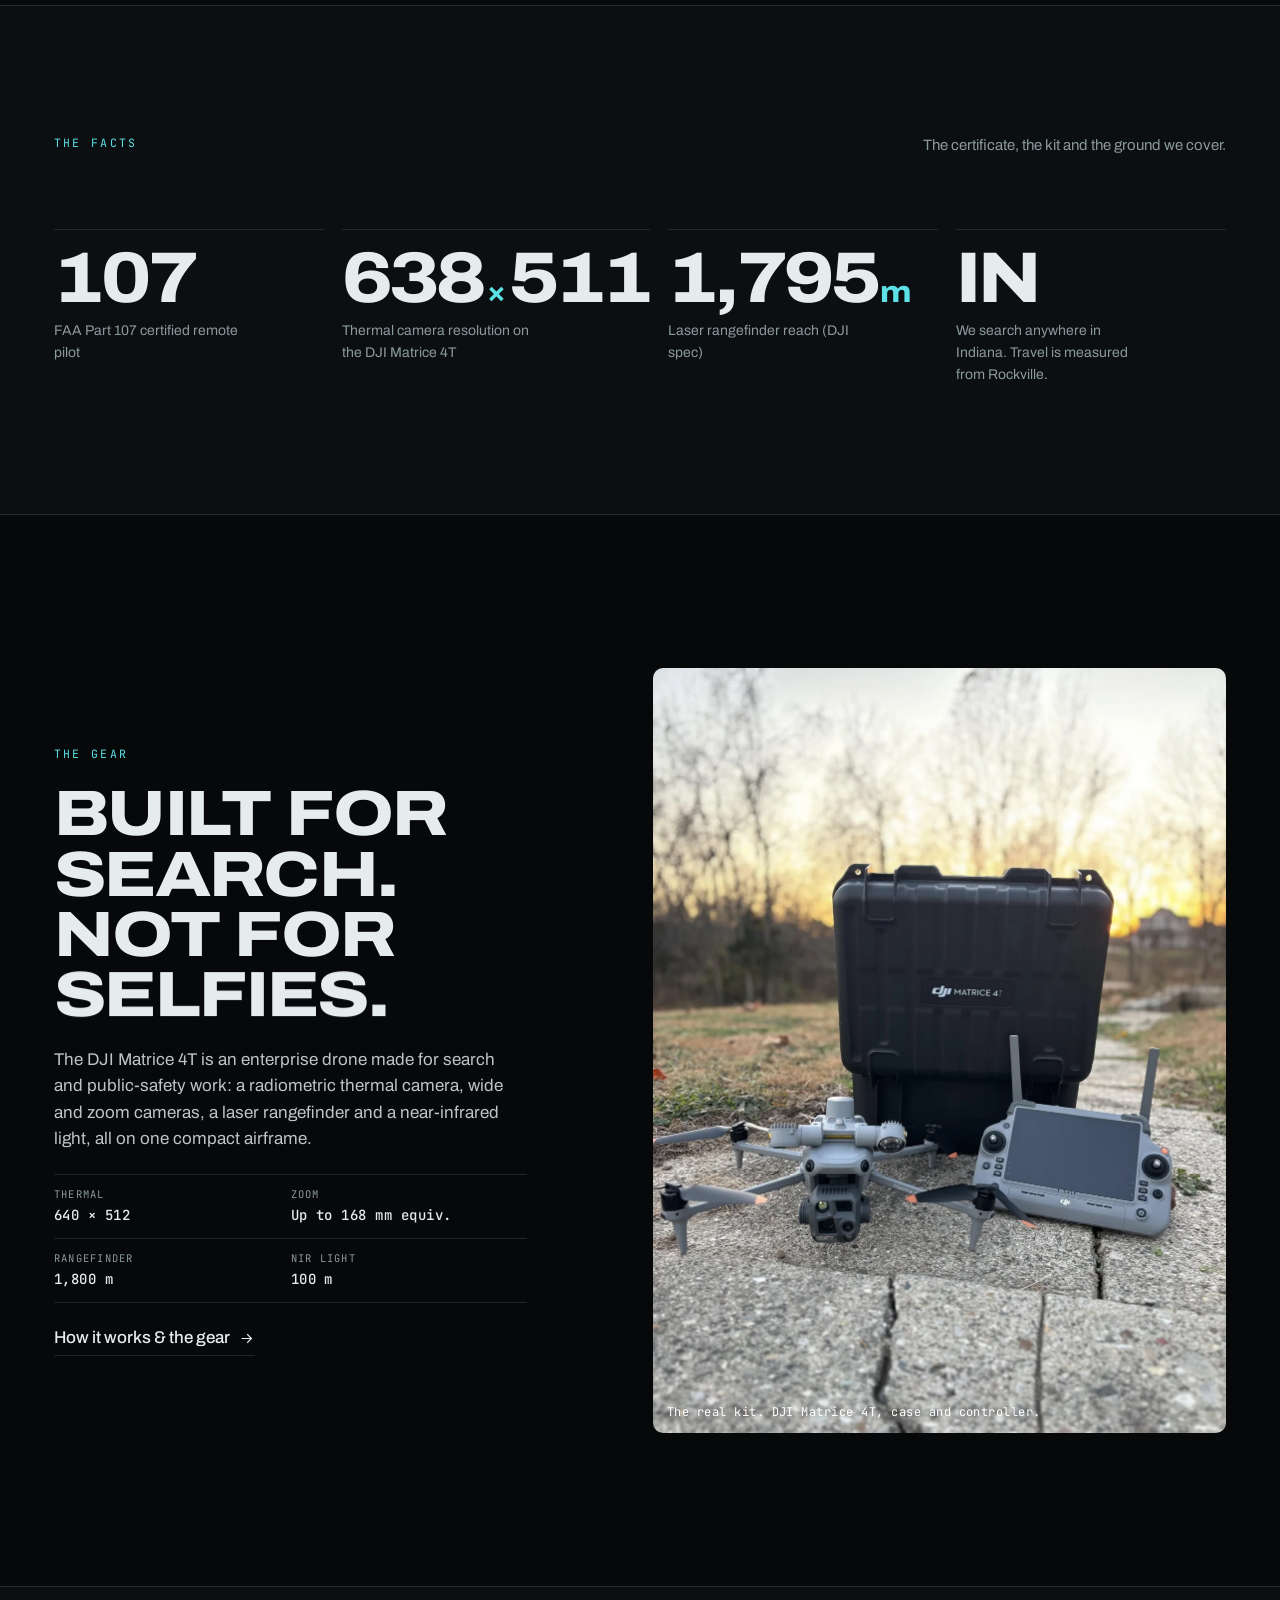
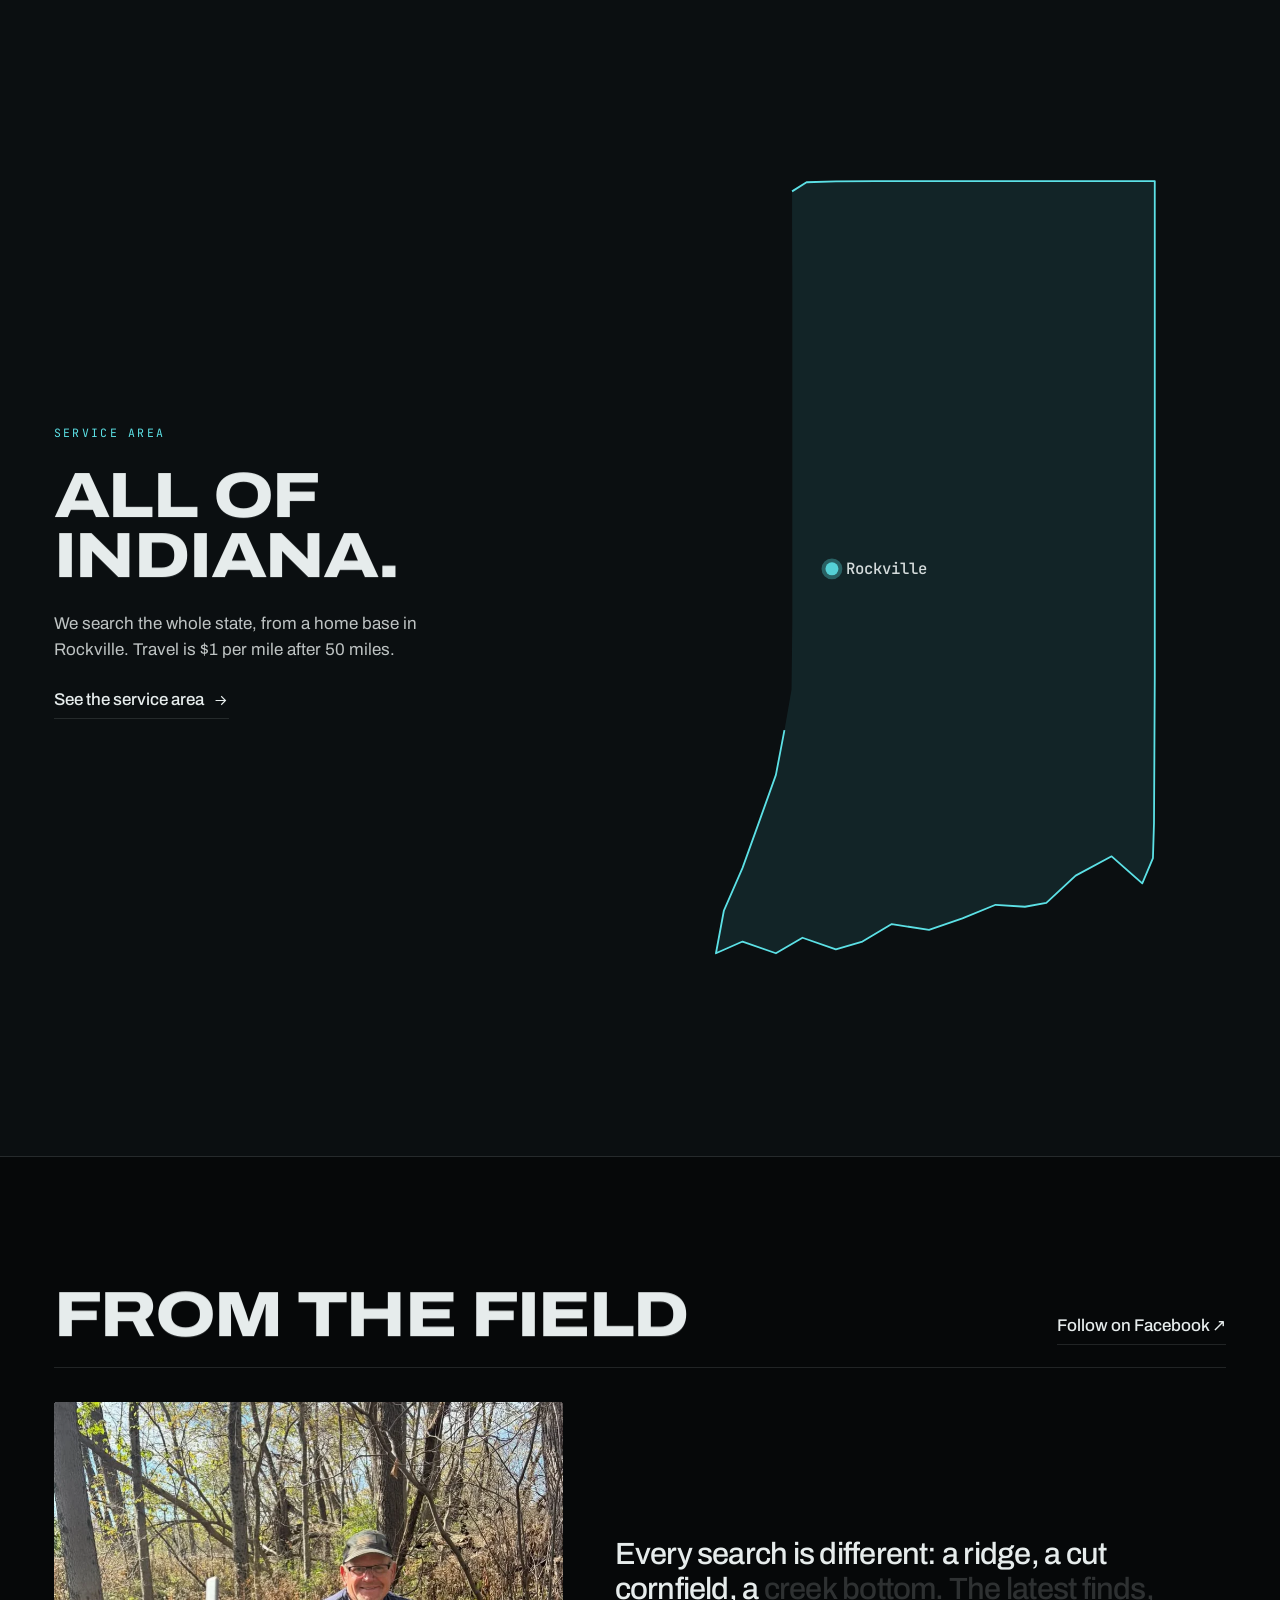
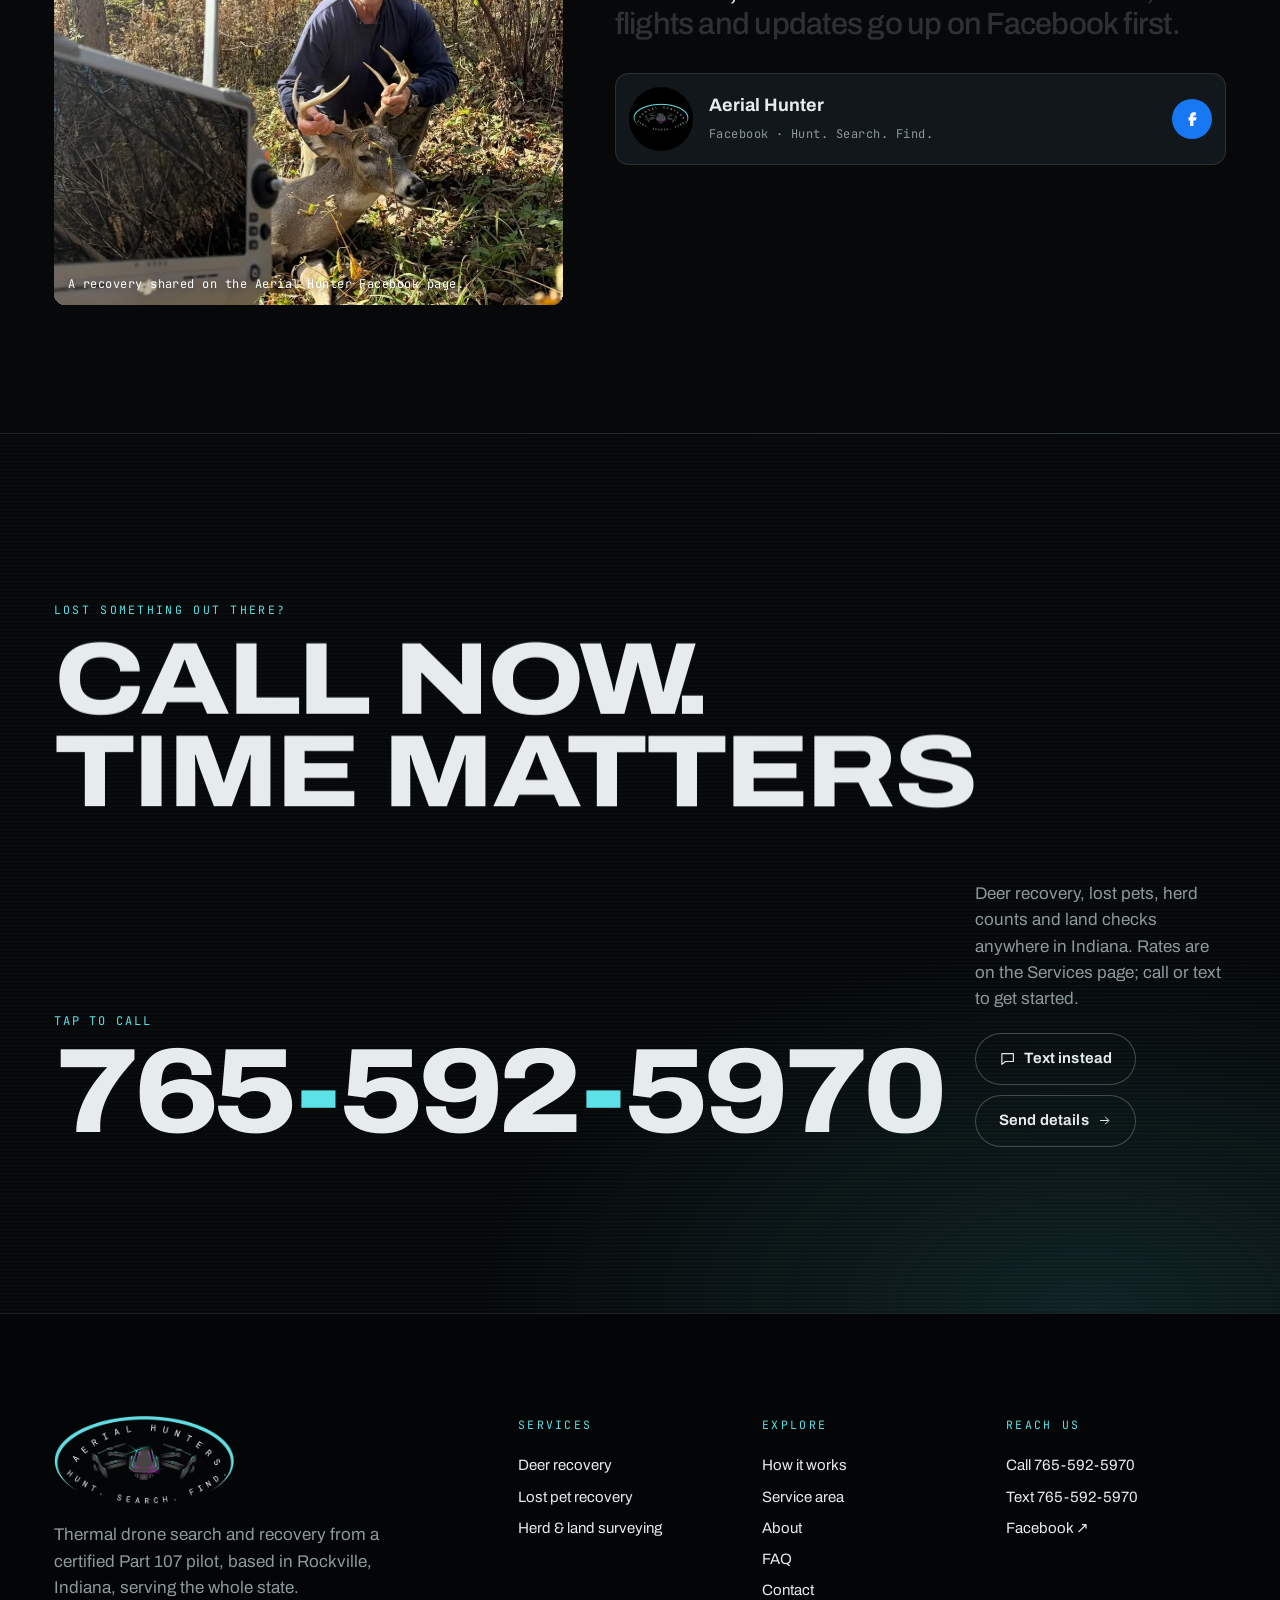
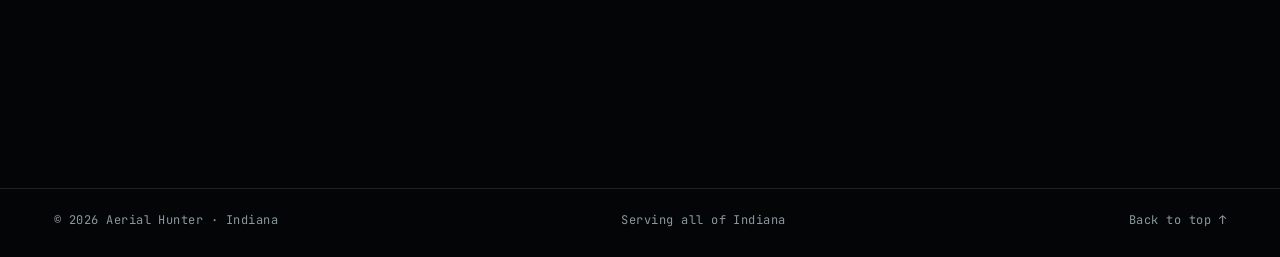
==== commit c46c0e68: "Serve all of Indiana and drop the pet photo upload Statewide service-area copy and an Indiana outlin" ====
--- a/index.html
+++ b/index.html
@@ -3,19 +3,19 @@
 <head>
 <meta charset="utf-8">
 <meta name="viewport" content="width=device-width, initial-scale=1, viewport-fit=cover">
-<title>Aerial Hunter · Thermal drone search &amp; recovery, Parke County, Indiana</title>
-<meta name="description" content="Thermal drone deer recovery, lost pet recovery and herd &amp; land surveying in Parke County, Indiana and the surrounding counties. Call 765-592-5970.">
+<title>Aerial Hunter · Thermal drone search &amp; recovery, Indiana</title>
+<meta name="description" content="Thermal drone deer recovery, lost pet recovery and herd &amp; land surveying anywhere in Indiana. Call 765-592-5970.">
 <meta name="theme-color" content="#060809">
-<meta property="og:title" content="Aerial Hunter · Thermal drone search &amp; recovery, Parke County, Indiana">
-<meta property="og:description" content="Thermal drone deer recovery, lost pet recovery and herd &amp; land surveying in Parke County, Indiana and the surrounding counties. Call 765-592-5970.">
+<meta property="og:title" content="Aerial Hunter · Thermal drone search &amp; recovery, Indiana">
+<meta property="og:description" content="Thermal drone deer recovery, lost pet recovery and herd &amp; land surveying anywhere in Indiana. Call 765-592-5970.">
 <meta property="og:image" content="https://justuseflint.github.io/aerial-hunter/assets/img/og.jpg">
 <meta name="format-detection" content="telephone=no">
 <link rel="icon" href="assets/img/favicon.png" type="image/png">
 <link rel="apple-touch-icon" href="assets/img/logo-square.png">
 <link rel="preconnect" href="https://fonts.googleapis.com"><link rel="preconnect" href="https://fonts.gstatic.com" crossorigin>
 <link rel="stylesheet" href="https://fonts.googleapis.com/css2?family=Archivo:wdth,wght@62..125,300..900&family=JetBrains+Mono:wght@400;500&display=swap">
-<link rel="stylesheet" href="assets/css/site.css?v=466">
-<script type="application/ld+json">{"@context":"https://schema.org","@type":"LocalBusiness","name":"Aerial Hunter","slogan":"Hunt. Search. Find.","telephone":"+1-765-592-5970","areaServed":["Parke County, IN","Vermillion County, IN","Fountain County, IN","Montgomery County, IN","Putnam County, IN","Clay County, IN","Vigo County, IN"],"sameAs":["https://www.facebook.com/people/Aerial-Hunter/61583336984487/"],"description":"Thermal drone deer recovery, lost pet recovery and herd and land surveying."}</script>
+<link rel="stylesheet" href="assets/css/site.css?v=469">
+<script type="application/ld+json">{"@context":"https://schema.org","@type":"LocalBusiness","name":"Aerial Hunter","slogan":"Hunt. Search. Find.","telephone":"+1-765-592-5970","areaServed":{"@type":"State","name":"Indiana"},"sameAs":["https://www.facebook.com/people/Aerial-Hunter/61583336984487/"],"description":"Thermal drone deer recovery, lost pet recovery and herd and land surveying."}</script>
 <script>(function(d,w){var h=d.documentElement;h.className=h.className.replace('no-js','js');var rm=w.matchMedia&&w.matchMedia('(prefers-reduced-motion: reduce)').matches;if(!rm){h.classList.add('motion');try{if(sessionStorage.getItem('ah-pt')==='1')h.classList.add('pt-in')}catch(e){}}else{h.classList.add('no-motion')}setTimeout(function(){if(!w.__ahReady){h.classList.remove('motion','pt-in');h.classList.add('no-motion')}},4000)})(document,window)</script>
 </head>
 <body class="p-home" id="top">
@@ -26,7 +26,7 @@
     <a class="hdr-logo" href="" aria-label="Aerial Hunter home"><span class="logo "><img src="assets/img/logo-sm.png" alt="" width="412" height="202"><span class="logo-t"><b>Aerial Hunter</b><i>Hunt. Search. Find.</i></span></span></a>
     <nav class="hdr-nav" aria-label="Primary"><a href="services/" class="ul">Services</a><a href="how-it-works/" class="ul">How it works</a><a href="service-area/" class="ul">Service area</a><a href="about/" class="ul">About</a><a href="faq/" class="ul">FAQ</a></nav>
     <div class="hdr-r">
-      <span class="hdr-status mono"><i></i>Parke Co., IN</span>
+      <span class="hdr-status mono"><i></i>Indiana</span>
       <a class="btn btn-sm hdr-cta" href="tel:+17655925970" data-magnetic><span><svg class="ico" viewBox="0 0 24 24" aria-hidden="true"><path d="M6.6 3.5l2.6.3 1.2 4-2 1.6a12 12 0 006.2 6.2l1.6-2 4 1.2.3 2.6c0 1-.9 2-2 2C10.8 19.4 4.6 13.2 4.6 5.5c0-1.1 1-2 2-2z" fill="none" stroke="currentColor" stroke-width="1.6" stroke-linejoin="round"/></svg>765-592-5970</span></a>
       <a class="hdr-callm" href="tel:+17655925970" aria-label="Call 765-592-5970"><svg class="ico" viewBox="0 0 24 24" aria-hidden="true"><path d="M6.6 3.5l2.6.3 1.2 4-2 1.6a12 12 0 006.2 6.2l1.6-2 4 1.2.3 2.6c0 1-.9 2-2 2C10.8 19.4 4.6 13.2 4.6 5.5c0-1.1 1-2 2-2z" fill="none" stroke="currentColor" stroke-width="1.6" stroke-linejoin="round"/></svg></a>
       <button class="menu-btn" type="button" aria-expanded="false" aria-controls="menu" data-menu-btn><span class="mb-t"><span>Menu</span><span>Close</span></span><span class="mb-i"><i></i><i></i></span></button>
@@ -56,10 +56,10 @@
     </div>
   </div>
   <div class="hero-in wrap">
-    <p class="hero-eb mono" data-fade><span class="dot-live"></span>Parke County, Indiana · Part 107 certified</p>
+    <p class="hero-eb mono" data-fade><span class="dot-live"></span>Indiana · Part 107 certified</p>
     <h1 class="hero-h" data-split="hero">Hunt. Search. <em>Find.</em></h1>
     <div class="hero-foot">
-      <p class="lead hero-lede" data-fade>Thermal drone recovery for lost deer, missing pets and livestock, day or night, across west-central Indiana.</p>
+      <p class="lead hero-lede" data-fade>Thermal drone recovery for lost deer, missing pets and livestock, day or night, anywhere in Indiana.</p>
       <div class="hero-ctas" data-fade><a class="btn btn-call btn-lg" href="tel:+17655925970" data-magnetic data-cursor="Call"><span><svg class="ico" viewBox="0 0 24 24" aria-hidden="true"><path d="M6.6 3.5l2.6.3 1.2 4-2 1.6a12 12 0 006.2 6.2l1.6-2 4 1.2.3 2.6c0 1-.9 2-2 2C10.8 19.4 4.6 13.2 4.6 5.5c0-1.1 1-2 2-2z" fill="none" stroke="currentColor" stroke-width="1.6" stroke-linejoin="round"/></svg>765-592-5970</span></a><a class="btn btn-ghost btn-lg" href="how-it-works/"><span>How a search works <svg class="arr" viewBox="0 0 24 24" aria-hidden="true"><path d="M5 12h13M13 6l6 6-6 6" fill="none" stroke="currentColor" stroke-width="1.6"/></svg></span></a></div>
     </div>
     <p class="hero-hint mono" data-fade aria-hidden="true">Move your cursor to scan</p>
@@ -70,7 +70,7 @@
 <section class="statement wrap grid">
   <p class="eyebrow st-eb" data-fade>(Aerial Hunter)</p>
   <div class="st-body">
-    <p class="focus" data-focus>Aerial Hunter is a drone search service based in Parke County, Indiana. A certified Part 107 pilot flies a DJI Matrice 4T thermal drone over fields, timber and creek bottoms to find what’s hard to see from the ground: a deer that ran after the shot, a dog that slipped its collar, a herd spread across back pasture.</p>
+    <p class="focus" data-focus>Aerial Hunter is a drone search service based in Rockville, Indiana, serving the whole state. A certified Part 107 pilot flies a DJI Matrice 4T thermal drone over fields, timber and creek bottoms to find what’s hard to see from the ground: a deer that ran after the shot, a dog that slipped its collar, a herd spread across back pasture.</p>
     <a class="link-arrow" href="about/">About Aerial Hunter <svg class="arr" viewBox="0 0 24 24" aria-hidden="true"><path d="M5 12h13M13 6l6 6-6 6" fill="none" stroke="currentColor" stroke-width="1.6"/></svg></a>
   </div>
 </section>
@@ -150,7 +150,7 @@
       <div class="num" data-reveal><span class="num-v"><span data-count="107">107</span></span><span class="num-l">FAA Part 107 certified remote pilot</span></div>
       <div class="num" data-reveal><span class="num-v"><span data-count="640">640</span><small>×</small><span data-count="512">512</span></span><span class="num-l">Thermal camera resolution on the DJI Matrice 4T</span></div>
       <div class="num" data-reveal><span class="num-v"><span data-count="1800">1,800</span><small>m</small></span><span class="num-l">Laser rangefinder reach (DJI spec)</span></div>
-      <div class="num" data-reveal><span class="num-v"><span data-count="7">7</span></span><span class="num-l">Counties served, with Parke at the center</span></div>
+      <div class="num" data-reveal><span class="num-v">IN</span><span class="num-l">We search anywhere in Indiana. Travel is measured from Rockville.</span></div>
     </div>
   </div>
 </section>
@@ -172,17 +172,17 @@
   <div class="wrap grid">
     <div class="at-txt">
       <p class="eyebrow">Service area</p>
-      <h2 id="area-h" class="h-l" data-split>Parke County and everything around it.</h2>
-      <ul class="at-list" data-fade><li class="is-home">Parke</li><li class="">Vermillion</li><li class="">Fountain</li><li class="">Montgomery</li><li class="">Putnam</li><li class="">Clay</li><li class="">Vigo</li></ul>
-      <a class="link-arrow" href="service-area/" data-fade>See the map <svg class="arr" viewBox="0 0 24 24" aria-hidden="true"><path d="M5 12h13M13 6l6 6-6 6" fill="none" stroke="currentColor" stroke-width="1.6"/></svg></a>
-    </div>
-    <div class="at-map" data-fade><a class="map-mini" href="service-area/" data-cursor="Open"><svg class="map map-s" viewBox="0 0 526 692" role="img" aria-label="Stylized map of Parke County, Indiana and the six surrounding counties: Vermillion, Fountain, Montgomery, Putnam, Clay and Vigo">
-  <defs><radialGradient id="mgs"><stop offset="0" stop-color="#5CE1E6" stop-opacity=".22"/><stop offset="1" stop-color="#5CE1E6" stop-opacity="0"/></radialGradient></defs>
-  <g class="m-grat" aria-hidden="true"><path d="M44.8 0V692"/><path d="M100.8 0V692"/><path d="M156.8 0V692"/><path d="M212.8 0V692"/><path d="M268.8 0V692"/><path d="M324.8 0V692"/><path d="M380.8 0V692"/><path d="M436.8 0V692"/><path d="M492.8 0V692"/><path d="M0 691.6H526"/><path d="M0 618.8H526"/><path d="M0 546.0H526"/><path d="M0 473.2H526"/><path d="M0 400.4H526"/><path d="M0 327.6H526"/><path d="M0 254.8H526"/><path d="M0 182.0H526"/><path d="M0 109.2H526"/><path d="M0 36.4H526"/></g>
-  <g class="m-cty"><g class="cty is-home" data-c="parke"><path class="cty-p" d="M109.2 218.4L103.6 269.4L112.0 327.6L106.4 385.8L110.3 429.5L95.2 465.9L319.2 465.9L319.2 218.4Z" pathLength="1"/><text x="212.8" y="334.9" class="cty-l">PARKE</text></g><g class="cty" data-c="vermillion"><path class="cty-p" d="M28.0 0.0L61.6 0.0L78.4 72.8L100.8 160.2L109.2 218.4L103.6 269.4L112.0 327.6L106.4 385.8L110.3 429.5L95.2 465.9L28.0 465.9Z" pathLength="1"/><text x="58.8" y="203.8" class="cty-l">VERMILLION</text></g><g class="cty" data-c="fountain"><path class="cty-p" d="M61.6 0.0L78.4 72.8L100.8 160.2L109.2 218.4L274.4 218.4L274.4 0.0Z" pathLength="1"/><text x="190.4" y="101.9" class="cty-l">FOUNTAIN</text></g><g class="cty" data-c="montgomery"><path class="cty-p" d="M274.4 0.0L498.4 0.0L498.4 283.9L319.2 283.9L319.2 218.4L274.4 218.4Z" pathLength="1"/><text x="403.2" y="131.0" class="cty-l">MONTGOMERY</text></g><g class="cty" data-c="putnam"><path class="cty-p" d="M319.2 283.9L498.4 283.9L498.4 567.8L319.2 567.8Z" pathLength="1"/><text x="408.8" y="422.2" class="cty-l">PUTNAM</text></g><g class="cty" data-c="clay"><path class="cty-p" d="M190.4 465.9L319.2 465.9L319.2 567.8L358.4 567.8L358.4 691.6L190.4 691.6Z" pathLength="1"/><text x="257.6" y="618.8" class="cty-l">CLAY</text></g><g class="cty" data-c="vigo"><path class="cty-p" d="M28.0 465.9L95.2 465.9L190.4 465.9L190.4 691.6L28.0 691.6Z" pathLength="1"/><text x="117.6" y="618.8" class="cty-l">VIGO</text></g></g>
-  <g class="m-water" aria-hidden="true"><path class="riv" d="M61.6 0.0L78.4 72.8L100.8 160.2L109.2 218.4L103.6 269.4L112.0 327.6L106.4 385.8L110.3 429.5L95.2 465.9L78.4 531.4L84.0 604.2L61.6 691.6"/><path class="crk" d="M492.8 123.8L403.2 160.2L336.0 189.3L268.8 233.0L212.8 265.7L162.4 280.3L112.0 298.5"/><path class="crk" d="M436.8 298.5L352.8 334.9L285.6 364.0L229.6 393.1L168.0 422.2L110.3 429.5"/></g>
-  <g class="m-radar" aria-hidden="true"><circle cx="196.6" cy="355.3" r="150" fill="url(#mgs)"/><circle class="rr rr1" cx="196.6" cy="355.3" r="40"/><circle class="rr rr2" cx="196.6" cy="355.3" r="40"/><circle class="rr rr3" cx="196.6" cy="355.3" r="40"/></g>
-  <g class="m-towns" aria-hidden="true"><g class="twn twn-b"><circle cx="196.6" cy="355.3" r="4.5"/><text x="203.6" y="358.8">Rockville</text></g><g class="twn"><circle cx="117.6" cy="332.7" r="2.6"/><text x="124.6" y="336.2">Montezuma</text></g><g class="twn"><circle cx="219.5" cy="292.7" r="2.6"/><text x="226.5" y="296.2">Marshall</text></g><g class="twn"><circle cx="166.3" cy="456.5" r="2.6"/><text x="173.3" y="460">Rosedale</text></g><g class="twn"><circle cx="140.0" cy="380.7" r="2.6"/><text x="147" y="384.2">Mecca</text></g><g class="twn"><circle cx="225.1" cy="437.5" r="2.6"/><text x="232.1" y="441">Bridgeton</text></g><g class="twn"><circle cx="184.8" cy="303.6" r="2.6"/><text x="191.8" y="307.1">Bloomingdale</text></g><g class="twn"><circle cx="84.0" cy="266.4" r="2.6"/><text x="91" y="269.9">Newport</text></g><g class="twn"><circle cx="103.6" cy="80.1" r="2.6"/><text x="110.6" y="83.6">Covington</text></g><g class="twn"><circle cx="395.4" cy="152.2" r="2.6"/><text x="402.4" y="155.7">Crawfordsville</text></g><g class="twn"><circle cx="400.4" cy="440.4" r="2.6"/><text x="407.4" y="443.9">Greencastle</text></g><g class="twn"><circle cx="254.8" cy="528.5" r="2.6"/><text x="261.8" y="532">Brazil</text></g><g class="twn"><circle cx="93.5" cy="570.0" r="2.6"/><text x="100.5" y="573.5">Terre Haute</text></g></g>
+      <h2 id="area-h" class="h-l" data-split>All of Indiana.</h2>
+      <p class="at-p" data-fade>We search the whole state, from a home base in Rockville. Travel is $1 per mile after 50 miles.</p>
+      <a class="link-arrow" href="service-area/" data-fade>See the service area <svg class="arr" viewBox="0 0 24 24" aria-hidden="true"><path d="M5 12h13M13 6l6 6-6 6" fill="none" stroke="currentColor" stroke-width="1.6"/></svg></a>
+    </div>
+    <div class="at-map" data-fade><a class="map-mini" href="service-area/" data-cursor="Open"><svg class="map in-map map-s" viewBox="0 0 440 700" role="img" aria-label="Stylized map of Indiana, with a marker at Rockville, the home base">
+  <path class="in-p" d="M106.7,58.6L117.8,51.6L140.3,50.9L170.9,50.7L211.8,50.7L262.9,50.7L314.0,50.7L365.2,50.7L385.0,50.7L385.0,134.2L385.0,208.6L385.0,283.0L385.0,357.4L385.0,431.8L384.7,491.4L384.4,543.5L383.6,570.2L375.4,589.6L351.9,568.8L324.3,583.6L301.8,604.5L285.4,607.5L262.9,606.0L237.4,616.4L211.8,625.3L183.2,620.8L160.7,634.2L140.3,640.2L114.7,631.3L94.3,643.2L68.7,634.2L48.3,643.2L54.4,610.4L68.7,577.7L81.0,543.5L94.3,506.3L101.4,469.1L106.3,440.8L106.9,387.2L106.9,327.7L106.9,268.2L106.9,201.2L106.9,134.2L106.7,82.1Z" pathLength="1"/>
+  
+  <g class="twn twn-b in-pin">
+    <circle cx="137.3" cy="348.2" r="5"/>
+    <text x="148.3" y="352.2">Rockville</text>
+  </g>
   
 </svg></a></div>
   </div>
@@ -193,7 +193,7 @@
   <div class="field-grid">
     <figure class="fg-a" data-img-reveal><img src="assets/img/recovery-real.webp" alt="A hunter kneels in autumn woods holding the antlers of a recovered buck, a drone controller in the foreground" width="960" height="963" loading="lazy" decoding="async"><figcaption class="mono">A recovery shared on the Aerial Hunter Facebook page.</figcaption></figure>
     <div class="fg-b">
-      <p class="focus focus-s" data-focus>Every search is different: a ridge in Parke County, a cut cornfield in Vigo, a creek bottom off Sugar Creek. The latest finds, flights and updates go up on Facebook first.</p>
+      <p class="focus focus-s" data-focus>Every search is different: a ridge, a cut cornfield, a creek bottom. The latest finds, flights and updates go up on Facebook first.</p>
       <a class="fb-card" href="https://www.facebook.com/people/Aerial-Hunter/61583336984487/" target="_blank" rel="noopener" data-cursor="Open">
         <img src="assets/img/logo-square.png" alt="" width="512" height="512" loading="lazy">
         <span><b>Aerial Hunter</b><span class="mono">Facebook · Hunt. Search. Find.</span></span>
@@ -211,7 +211,7 @@
     <div class="cta-row">
       <a class="cta-phone" href="tel:+17655925970" data-cursor="Call"><span class="mono">Tap to call</span><span class="cta-num">765<i>-</i>592<i>-</i>5970</span></a>
       <div class="cta-side">
-        <p>Deer recovery, lost pets, herd counts and land checks across Parke County and the surrounding counties. Rates are on the Services page; call or text to get started.</p>
+        <p>Deer recovery, lost pets, herd counts and land checks anywhere in Indiana. Rates are on the Services page; call or text to get started.</p>
         <div class="cta-btns"><a class="btn btn-ghost" href="sms:+17655925970"><span><svg class="ico" viewBox="0 0 24 24" aria-hidden="true"><path d="M4 5h16v11H9l-5 4z" fill="none" stroke="currentColor" stroke-width="1.6" stroke-linejoin="round"/></svg>Text instead</span></a><a class="btn btn-ghost" href="contact/"><span>Send details <svg class="arr" viewBox="0 0 24 24" aria-hidden="true"><path d="M5 12h13M13 6l6 6-6 6" fill="none" stroke="currentColor" stroke-width="1.6"/></svg></span></a></div>
       </div>
     </div>
@@ -222,7 +222,7 @@
     <div class="ftr-grid">
       <div class="ftr-col ftr-brand">
         <img src="assets/img/logo-sm.png" alt="Aerial Hunters logo: Hunt. Search. Find." width="412" height="202" loading="lazy" class="ftr-logo">
-        <p class="ftr-copy">Thermal drone search and recovery from a certified Part 107 pilot, based in Parke County, Indiana.</p>
+        <p class="ftr-copy">Thermal drone search and recovery from a certified Part 107 pilot, based in Rockville, Indiana, serving the whole state.</p>
       </div>
       <div class="ftr-col">
         <p class="eyebrow">Services</p>
@@ -244,8 +244,8 @@
   </div>
   <div class="ftr-wm" data-wm aria-hidden="true"><span>H</span><span>U</span><span>N</span><span>T</span><span class="dot">.</span><span>S</span><span>E</span><span>A</span><span>R</span><span>C</span><span>H</span><span class="dot">.</span><span>F</span><span>I</span><span>N</span><span>D</span><span class="dot">.</span></div>
   <div class="wrap ftr-base mono">
-    <span>© 2026 Aerial Hunter · Parke County, Indiana</span>
-    <span>Parke · Vermillion · Fountain · Montgomery · Putnam · Clay · Vigo</span>
+    <span>© 2026 Aerial Hunter · Indiana</span>
+    <span>Serving all of Indiana</span>
     <a href="#top" class="ul">Back to top ↑</a>
   </div>
 </footer>
@@ -257,7 +257,7 @@
 <script src="assets/vendor/gsap.min.js" defer></script>
 <script src="assets/vendor/ScrollTrigger.min.js" defer></script>
 <script src="assets/vendor/lenis.min.js" defer></script>
-<script src="assets/js/site.js?v=466" defer></script>
+<script src="assets/js/site.js?v=469" defer></script>
 
 </body>
 </html>
--- a/assets/css/site.css
+++ b/assets/css/site.css
@@ -295,6 +295,18 @@
 .cty-b:hover,.cty-b.on{background:var(--soft);padding-left:12px}
 .cty-b.on{color:var(--cy)}
 @media(min-width:1000px){.map-wrap{grid-template-columns:7fr 4fr;align-items:start}.map-side{position:sticky;top:calc(var(--hdr) + 24px)}}
+.in-p{fill:rgba(92,225,230,.10);stroke:var(--cy);stroke-width:1.8;stroke-linejoin:round;vector-effect:non-scaling-stroke}
+.in-ring{stroke:var(--cy);stroke-width:1.2;stroke-dasharray:6 6;opacity:.75;vector-effect:non-scaling-stroke}
+.in-ring-l{font-family:var(--mono);font-size:11px;letter-spacing:.14em;fill:var(--cy);text-anchor:middle}
+.in-name{font-family:var(--mono);font-size:15px;letter-spacing:.28em;fill:color-mix(in srgb,var(--fg) 40%,transparent);text-anchor:middle}
+.travel-facts{display:grid;border-top:1px solid var(--line)}
+.travel-facts div{display:flex;justify-content:space-between;gap:16px;padding:12px 0;border-bottom:1px solid var(--line);align-items:baseline}
+.travel-facts dt{color:var(--mute);text-transform:uppercase;letter-spacing:.12em;font-size:11px}
+.travel-facts dd{font-weight:600;color:var(--fg);font-size:15px}
+.map-cta{display:grid;gap:16px;justify-items:start;margin-top:4px}
+.at-p{max-width:40ch;color:color-mix(in srgb,var(--fg) 82%,var(--bg))}
+.travel-band{padding-bottom:clamp(72px,10vw,140px);align-items:end}
+.travel-band .lead{margin-bottom:22px}
 
 /* Field */
 .field{padding-block:clamp(72px,10vw,150px)}
@@ -764,12 +776,6 @@
 .compass .tchip span{width:64px;height:64px;padding:0;justify-content:center;border-radius:14px;font-family:var(--mono);font-size:13px}
 .compass .cp-c{display:grid;place-items:center;border-radius:50%;box-shadow:inset 0 0 0 1px var(--line);margin:8px;font-family:var(--mono);font-size:10px;color:var(--mute);text-align:center;line-height:1.1}
 .compass-row{display:flex;flex-wrap:wrap;gap:18px;align-items:center}
-.photo-drop{display:grid;grid-template-columns:auto 1fr;gap:16px;align-items:center;padding:14px;border-radius:12px;box-shadow:inset 0 0 0 1px var(--line);cursor:pointer}
-.photo-drop input{position:absolute;opacity:0;width:1px;height:1px}
-.photo-drop:focus-within{outline:2px solid var(--cy);outline-offset:2px}
-.pd-th{width:72px;height:72px;border-radius:10px;background:var(--soft);display:grid;place-items:center;overflow:hidden;color:var(--mute)}
-.pd-th img{width:100%;height:100%;object-fit:cover}
-.pd-t{display:grid;gap:2px}.pd-t span{color:var(--mute);font-size:14px}
 .rev{display:grid;border-top:1px solid var(--line)}
 .rev-g{display:grid;gap:10px;padding:18px 0;border-bottom:1px solid var(--line)}
 .rev-h{display:flex;justify-content:space-between;align-items:center}
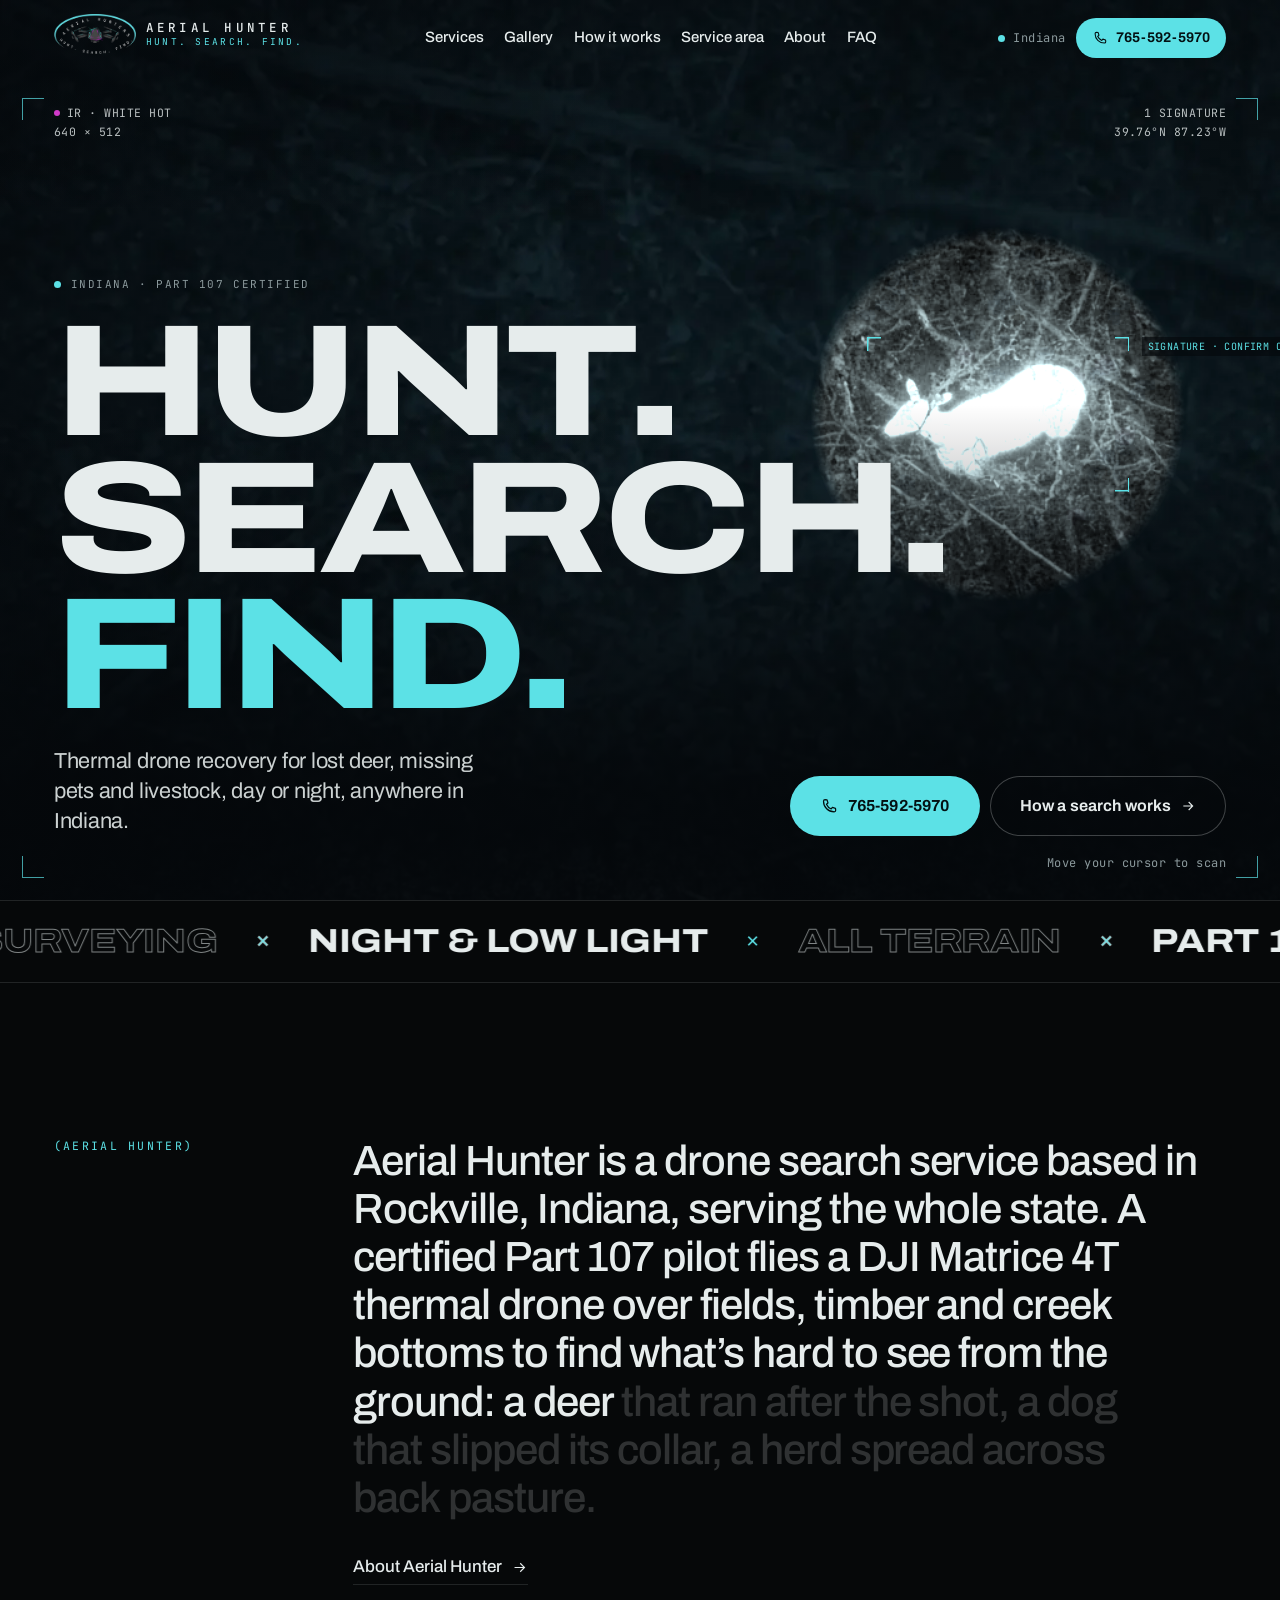
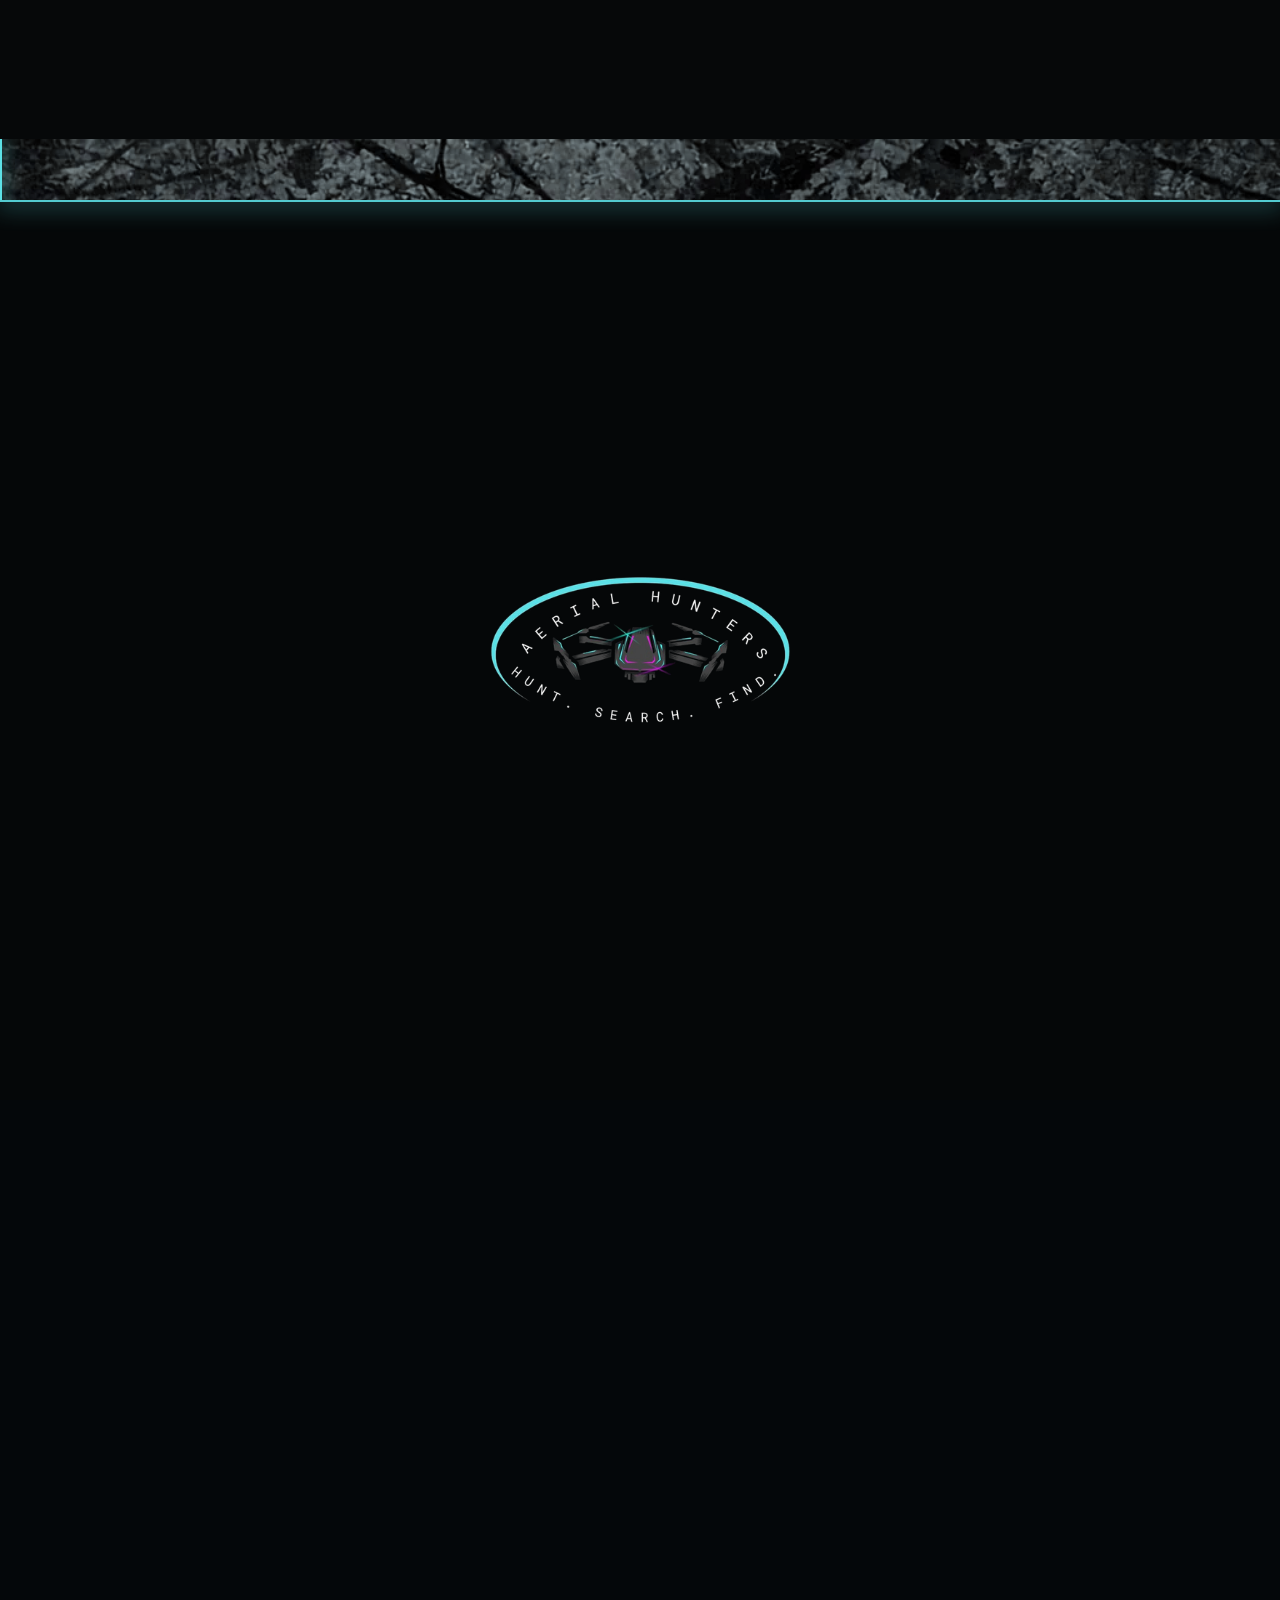
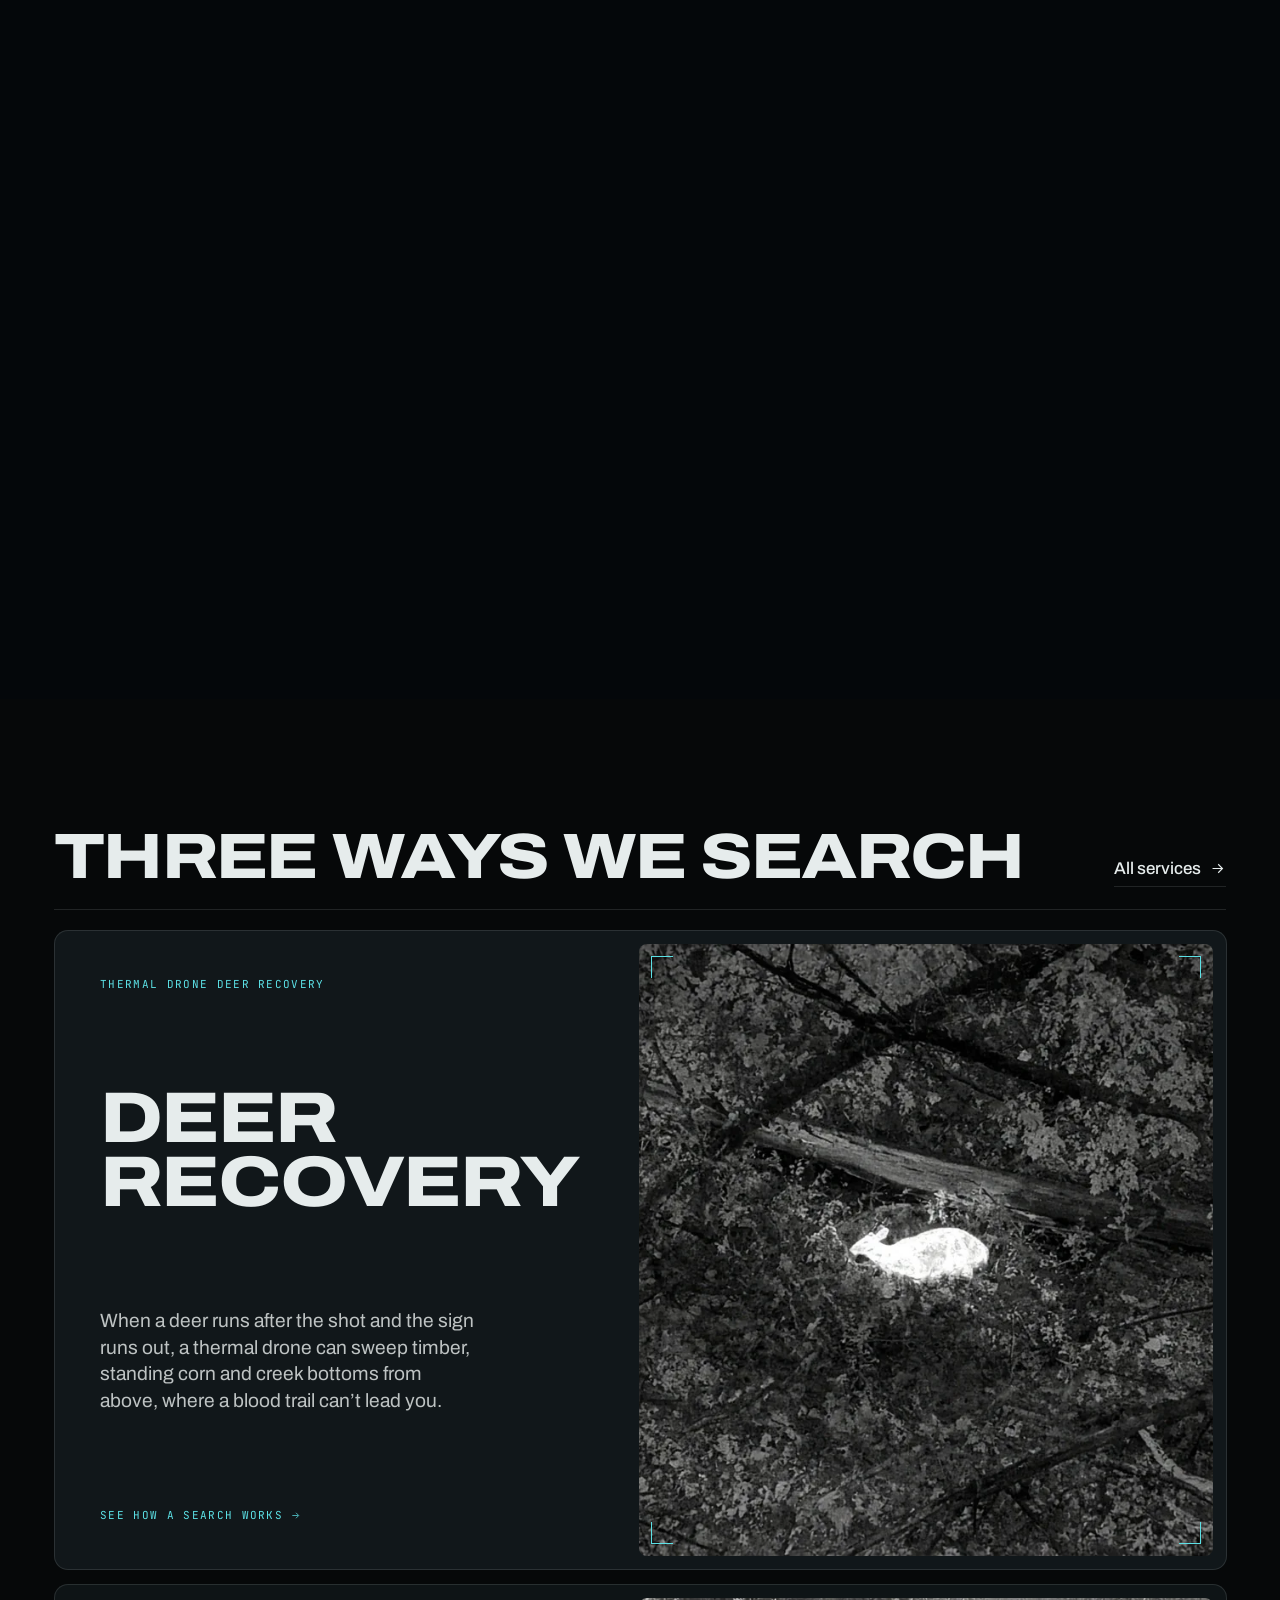
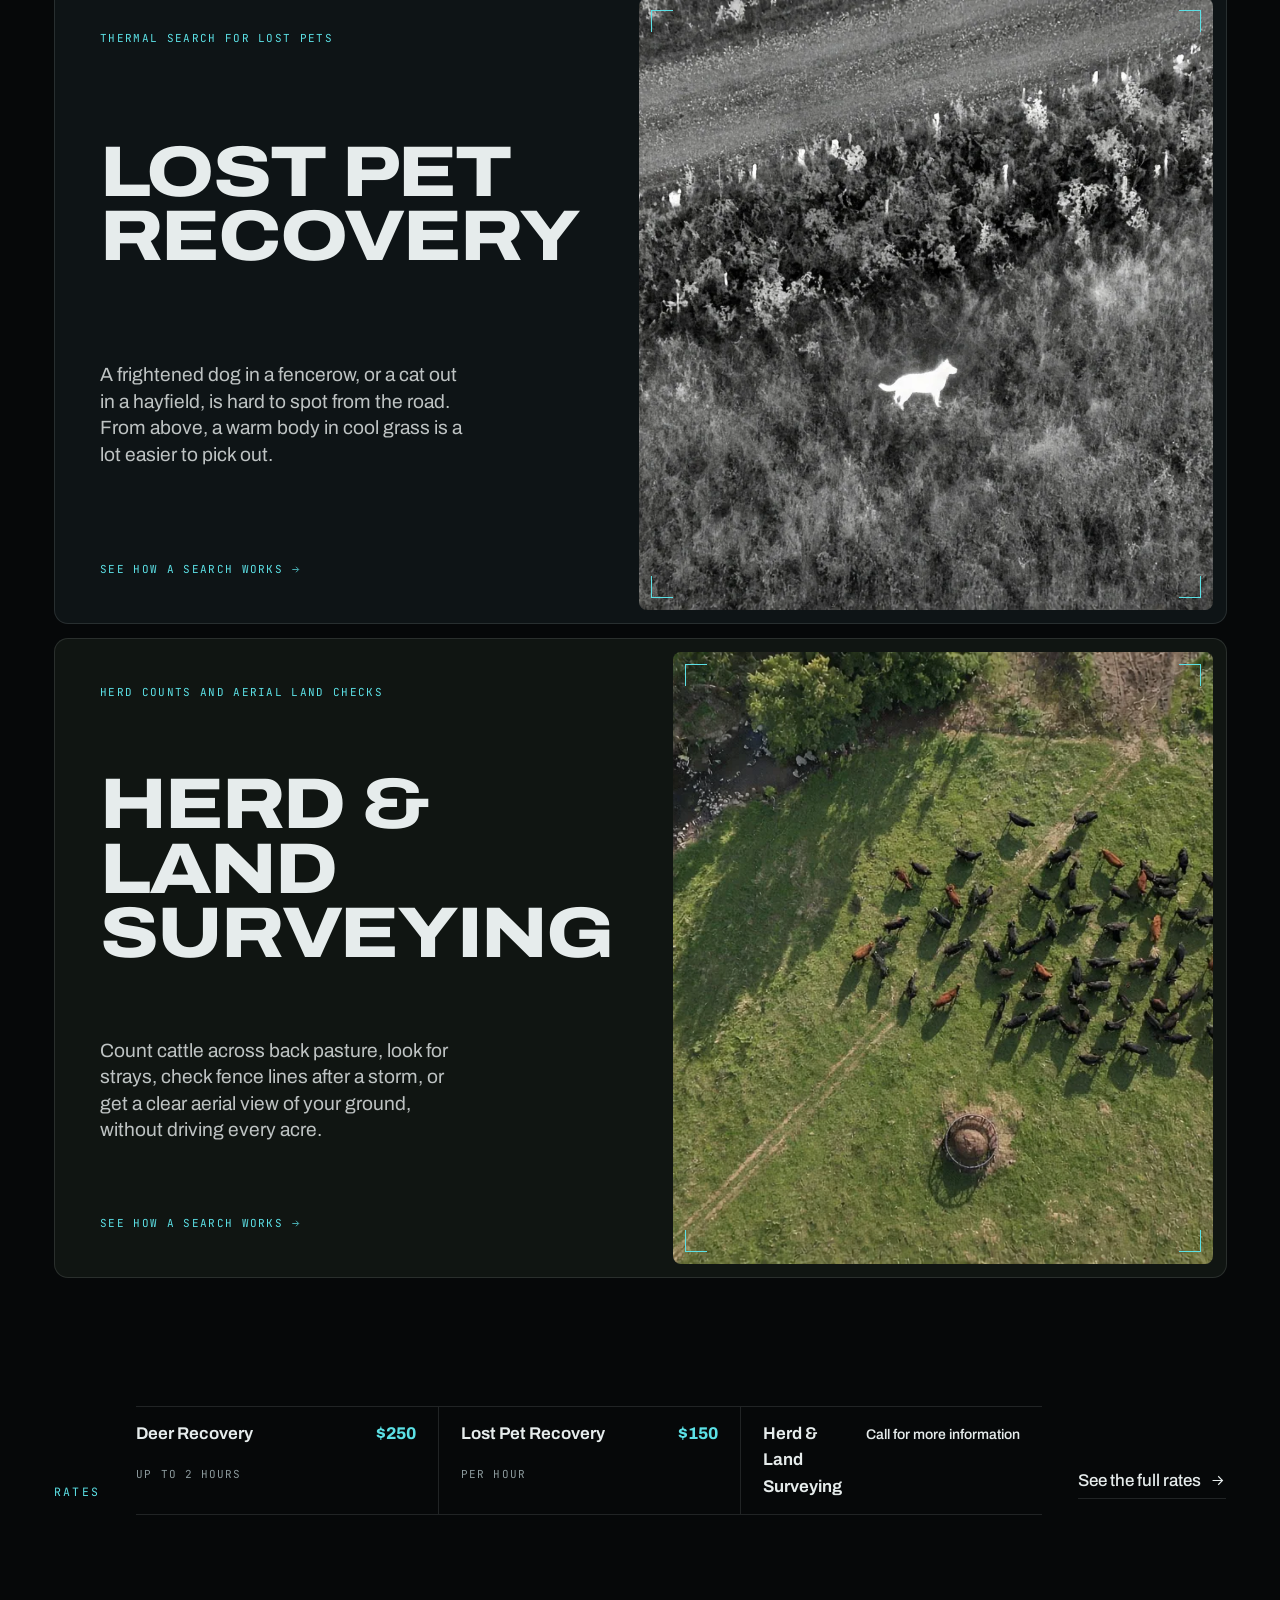
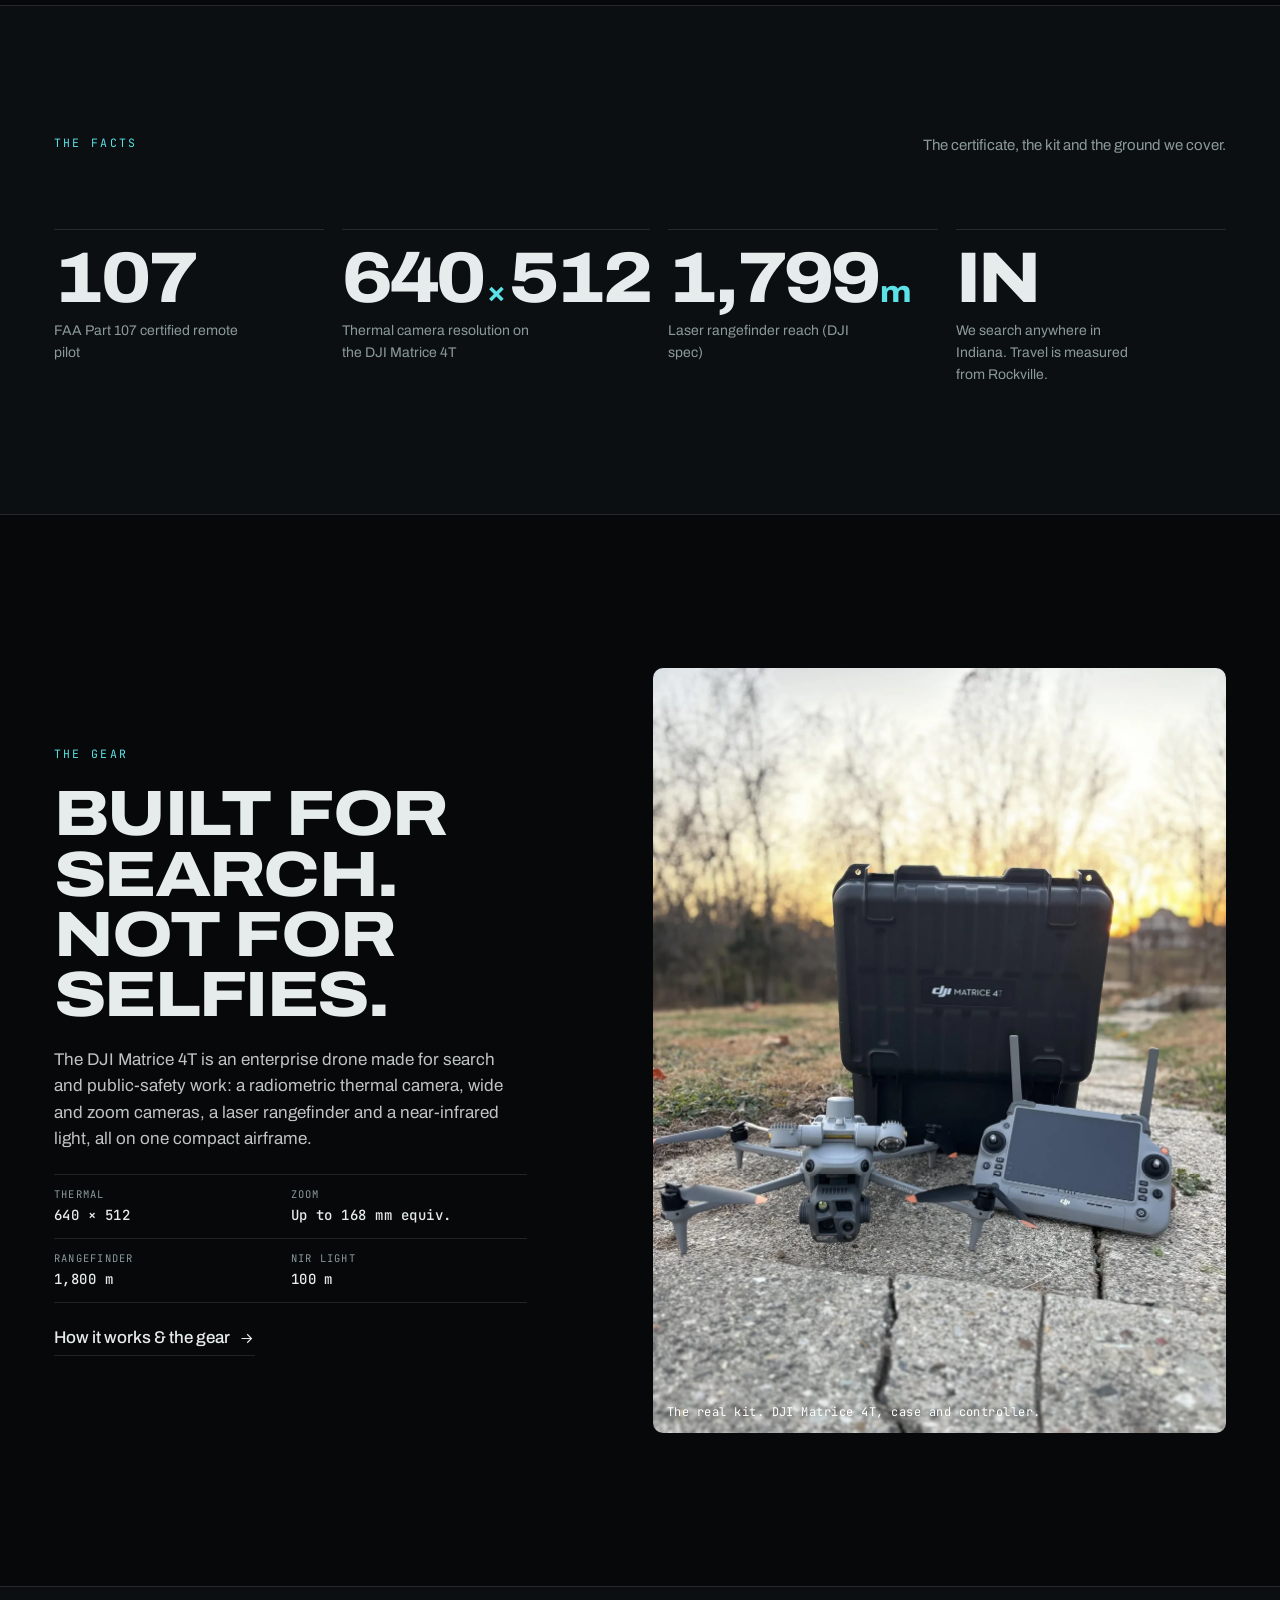
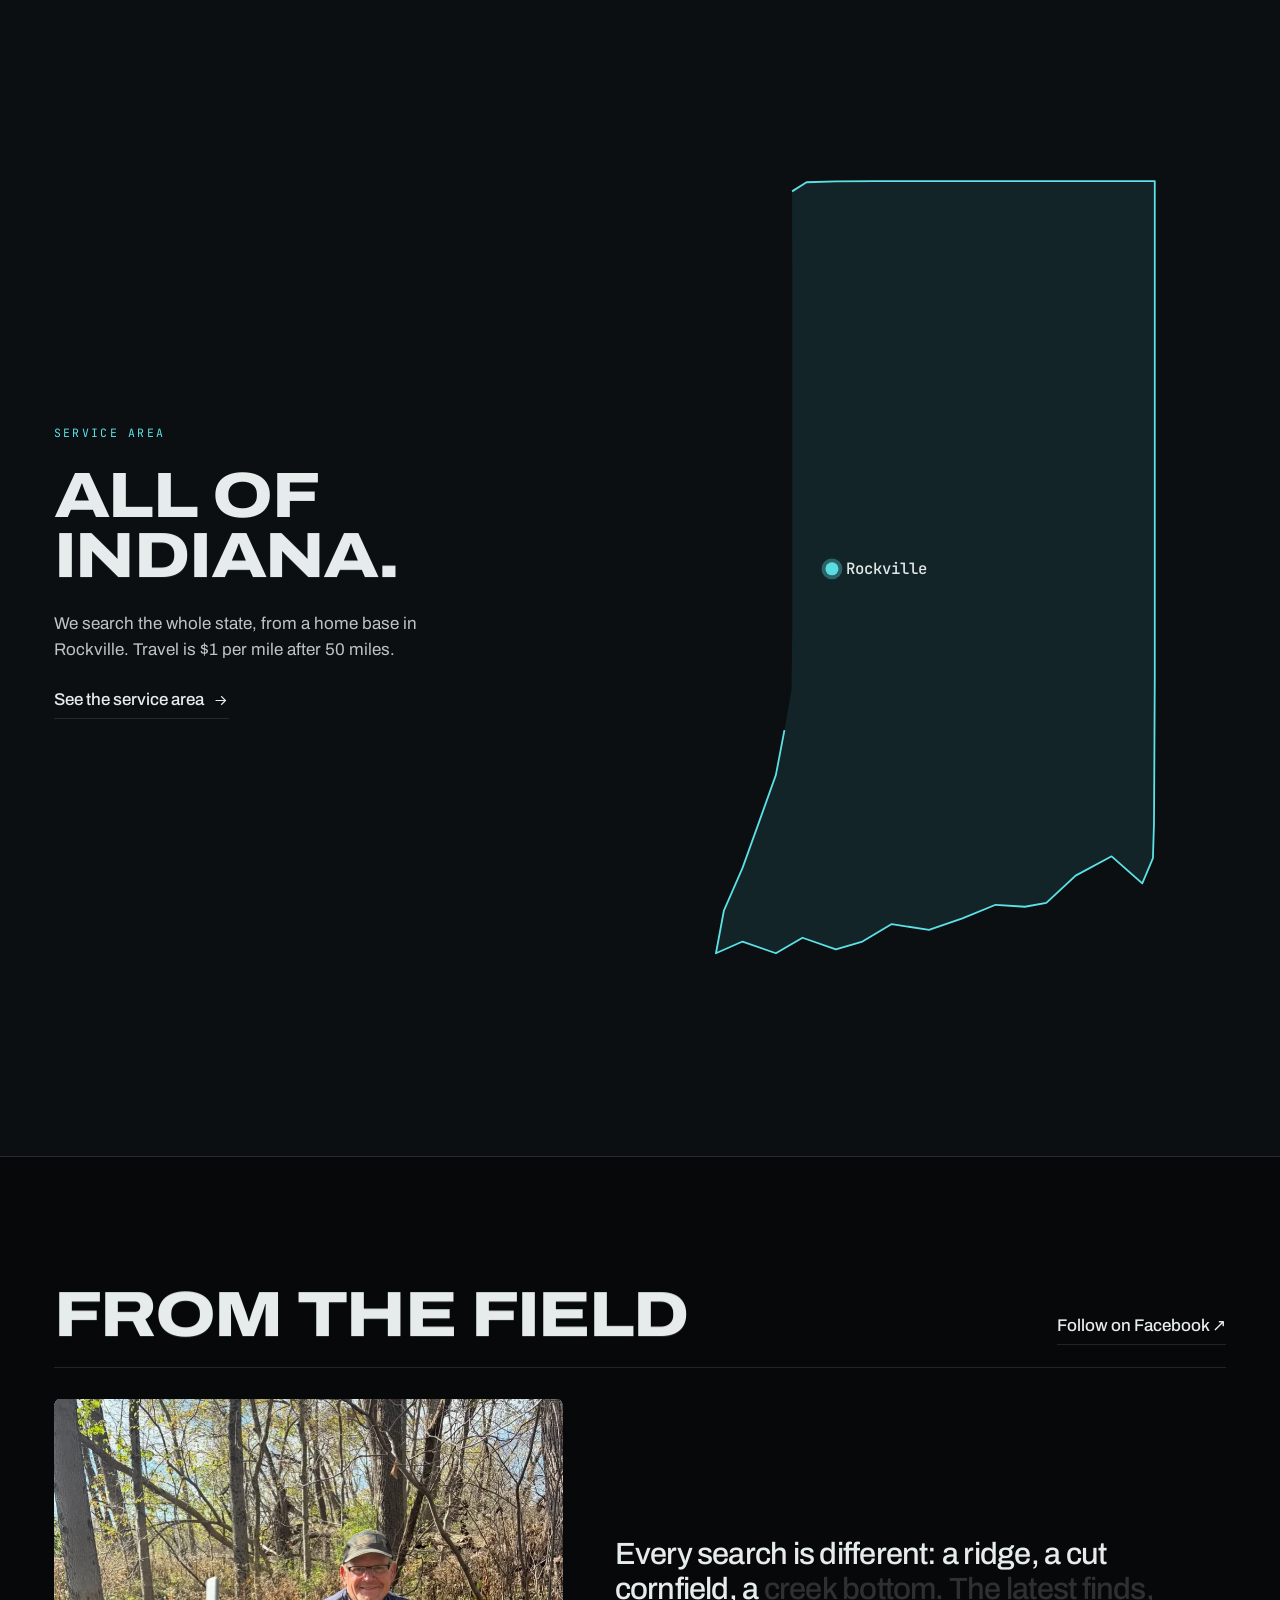
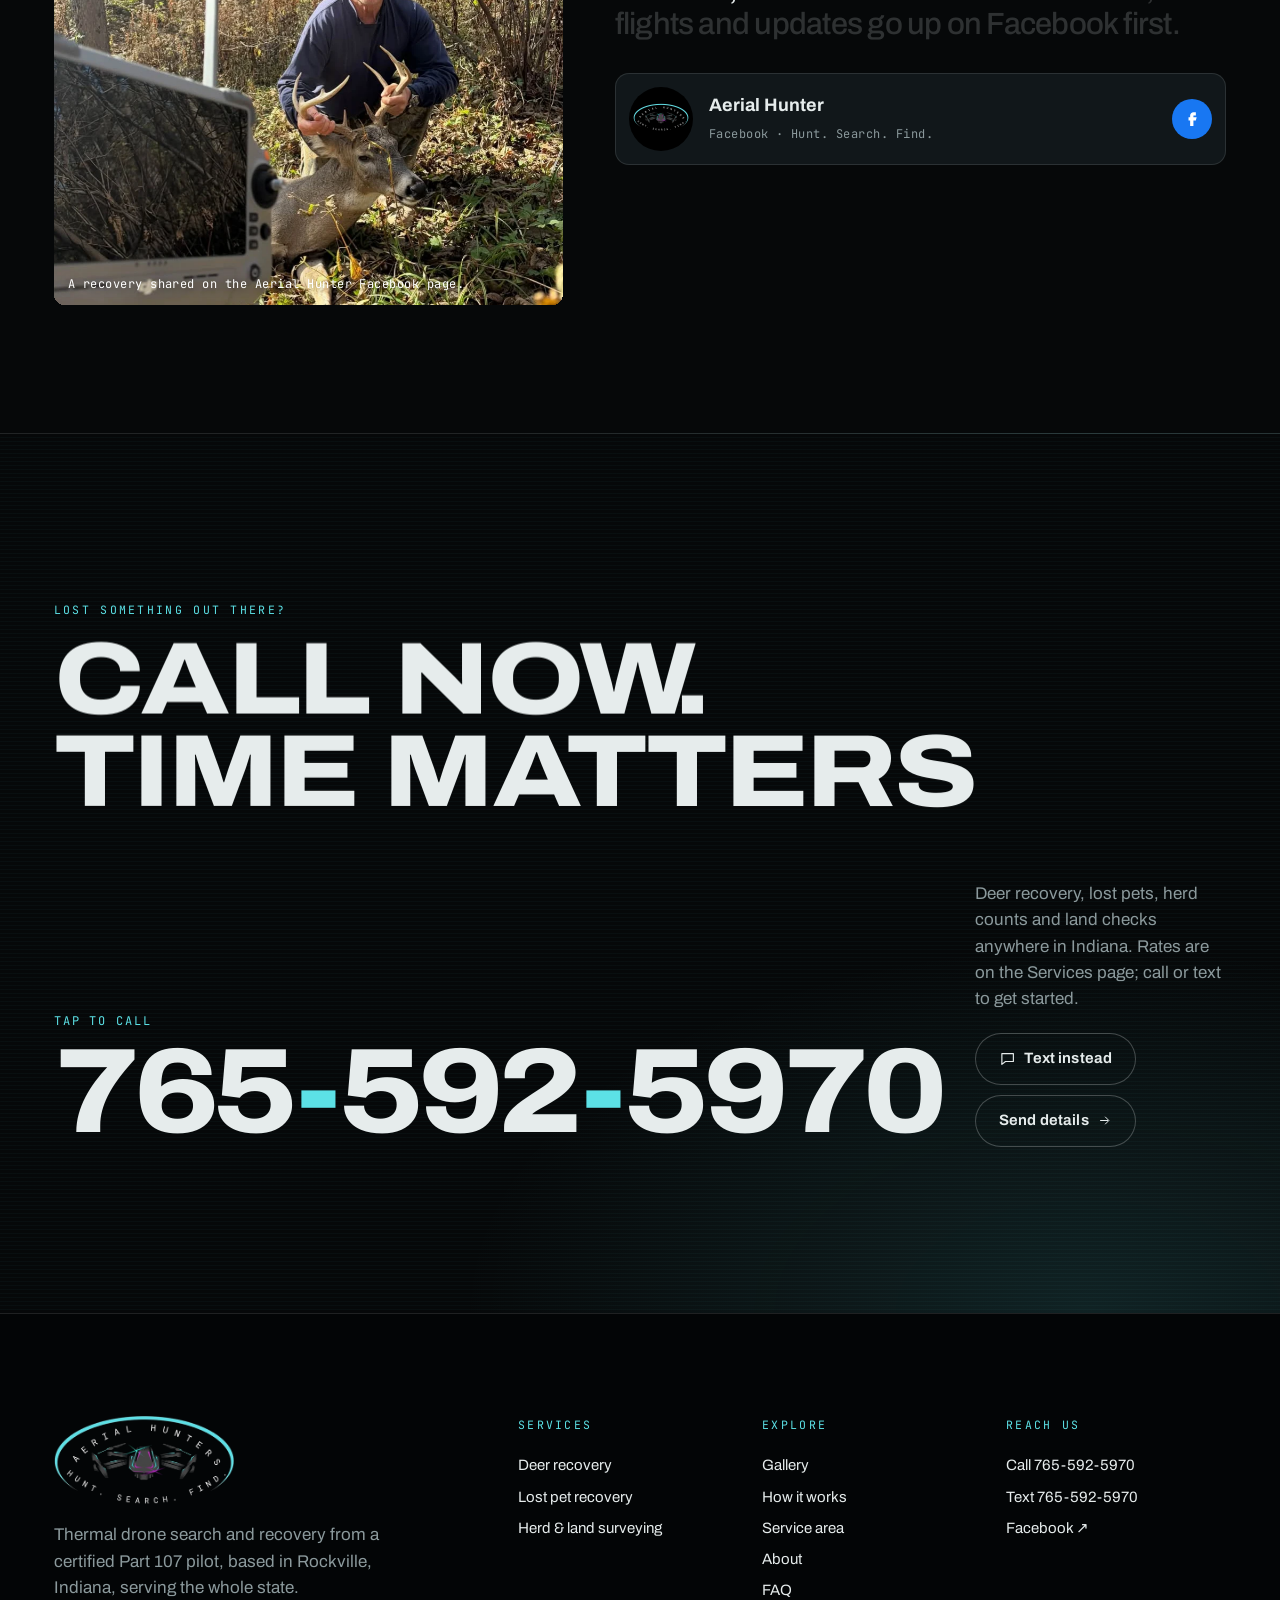
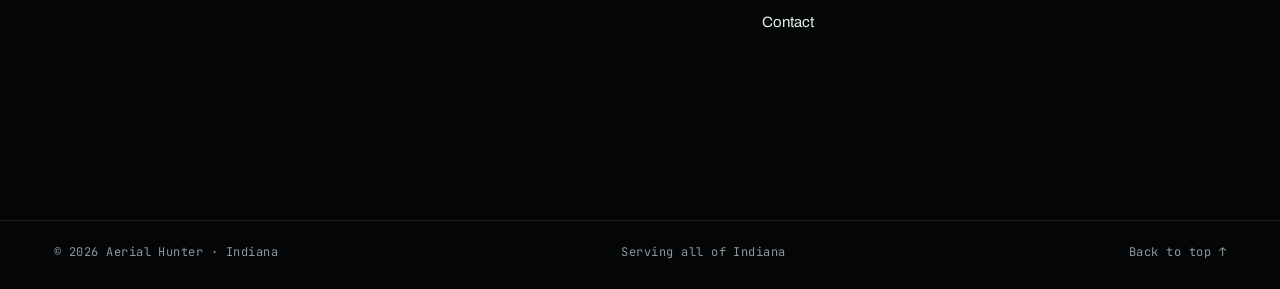
==== commit 09fa0cb5: "Add a Gallery page of recent recoveries" ====
--- a/index.html
+++ b/index.html
@@ -14,7 +14,7 @@
 <link rel="apple-touch-icon" href="assets/img/logo-square.png">
 <link rel="preconnect" href="https://fonts.googleapis.com"><link rel="preconnect" href="https://fonts.gstatic.com" crossorigin>
 <link rel="stylesheet" href="https://fonts.googleapis.com/css2?family=Archivo:wdth,wght@62..125,300..900&family=JetBrains+Mono:wght@400;500&display=swap">
-<link rel="stylesheet" href="assets/css/site.css?v=469">
+<link rel="stylesheet" href="assets/css/site.css?v=474">
 <script type="application/ld+json">{"@context":"https://schema.org","@type":"LocalBusiness","name":"Aerial Hunter","slogan":"Hunt. Search. Find.","telephone":"+1-765-592-5970","areaServed":{"@type":"State","name":"Indiana"},"sameAs":["https://www.facebook.com/people/Aerial-Hunter/61583336984487/"],"description":"Thermal drone deer recovery, lost pet recovery and herd and land surveying."}</script>
 <script>(function(d,w){var h=d.documentElement;h.className=h.className.replace('no-js','js');var rm=w.matchMedia&&w.matchMedia('(prefers-reduced-motion: reduce)').matches;if(!rm){h.classList.add('motion');try{if(sessionStorage.getItem('ah-pt')==='1')h.classList.add('pt-in')}catch(e){}}else{h.classList.add('no-motion')}setTimeout(function(){if(!w.__ahReady){h.classList.remove('motion','pt-in');h.classList.add('no-motion')}},4000)})(document,window)</script>
 </head>
@@ -24,7 +24,7 @@
 <header class="hdr" data-hdr>
   <div class="hdr-in">
     <a class="hdr-logo" href="" aria-label="Aerial Hunter home"><span class="logo "><img src="assets/img/logo-sm.png" alt="" width="412" height="202"><span class="logo-t"><b>Aerial Hunter</b><i>Hunt. Search. Find.</i></span></span></a>
-    <nav class="hdr-nav" aria-label="Primary"><a href="services/" class="ul">Services</a><a href="how-it-works/" class="ul">How it works</a><a href="service-area/" class="ul">Service area</a><a href="about/" class="ul">About</a><a href="faq/" class="ul">FAQ</a></nav>
+    <nav class="hdr-nav" aria-label="Primary"><a href="services/" class="ul">Services</a><a href="gallery/" class="ul">Gallery</a><a href="how-it-works/" class="ul">How it works</a><a href="service-area/" class="ul">Service area</a><a href="about/" class="ul">About</a><a href="faq/" class="ul">FAQ</a></nav>
     <div class="hdr-r">
       <span class="hdr-status mono"><i></i>Indiana</span>
       <a class="btn btn-sm hdr-cta" href="tel:+17655925970" data-magnetic><span><svg class="ico" viewBox="0 0 24 24" aria-hidden="true"><path d="M6.6 3.5l2.6.3 1.2 4-2 1.6a12 12 0 006.2 6.2l1.6-2 4 1.2.3 2.6c0 1-.9 2-2 2C10.8 19.4 4.6 13.2 4.6 5.5c0-1.1 1-2 2-2z" fill="none" stroke="currentColor" stroke-width="1.6" stroke-linejoin="round"/></svg>765-592-5970</span></a>
@@ -34,7 +34,7 @@
   </div>
 </header>
 <div class="menu" id="menu" data-menu aria-hidden="true">
-  <nav class="menu-nav" aria-label="Mobile"><a href=""><span class="mn-t">Home</span></a><a href="services/"><span class="mn-t">Services</span></a><a href="how-it-works/"><span class="mn-t">How it works</span></a><a href="service-area/"><span class="mn-t">Service area</span></a><a href="about/"><span class="mn-t">About</span></a><a href="faq/"><span class="mn-t">FAQ</span></a><a href="contact/"><span class="mn-t">Contact</span></a></nav>
+  <nav class="menu-nav" aria-label="Mobile"><a href=""><span class="mn-t">Home</span></a><a href="services/"><span class="mn-t">Services</span></a><a href="gallery/"><span class="mn-t">Gallery</span></a><a href="how-it-works/"><span class="mn-t">How it works</span></a><a href="service-area/"><span class="mn-t">Service area</span></a><a href="about/"><span class="mn-t">About</span></a><a href="faq/"><span class="mn-t">FAQ</span></a><a href="contact/"><span class="mn-t">Contact</span></a></nav>
   <div class="menu-foot">
     <a class="menu-call" href="tel:+17655925970"><svg class="ico" viewBox="0 0 24 24" aria-hidden="true"><path d="M6.6 3.5l2.6.3 1.2 4-2 1.6a12 12 0 006.2 6.2l1.6-2 4 1.2.3 2.6c0 1-.9 2-2 2C10.8 19.4 4.6 13.2 4.6 5.5c0-1.1 1-2 2-2z" fill="none" stroke="currentColor" stroke-width="1.6" stroke-linejoin="round"/></svg><span><span class="eyebrow">Call or text</span>765-592-5970</span></a>
     <a class="ul mono" href="https://www.facebook.com/people/Aerial-Hunter/61583336984487/" target="_blank" rel="noopener">Facebook ↗</a>
@@ -230,7 +230,7 @@
       </div>
       <div class="ftr-col">
         <p class="eyebrow">Explore</p>
-        <ul class="ftr-links"><li><a class="ul" href="how-it-works/">How it works</a></li><li><a class="ul" href="service-area/">Service area</a></li><li><a class="ul" href="about/">About</a></li><li><a class="ul" href="faq/">FAQ</a></li><li><a class="ul" href="contact/">Contact</a></li></ul>
+        <ul class="ftr-links"><li><a class="ul" href="gallery/">Gallery</a></li><li><a class="ul" href="how-it-works/">How it works</a></li><li><a class="ul" href="service-area/">Service area</a></li><li><a class="ul" href="about/">About</a></li><li><a class="ul" href="faq/">FAQ</a></li><li><a class="ul" href="contact/">Contact</a></li></ul>
       </div>
       <div class="ftr-col">
         <p class="eyebrow">Reach us</p>
@@ -257,7 +257,7 @@
 <script src="assets/vendor/gsap.min.js" defer></script>
 <script src="assets/vendor/ScrollTrigger.min.js" defer></script>
 <script src="assets/vendor/lenis.min.js" defer></script>
-<script src="assets/js/site.js?v=469" defer></script>
+<script src="assets/js/site.js?v=474" defer></script>
 
 </body>
 </html>
--- a/assets/css/site.css
+++ b/assets/css/site.css
@@ -103,7 +103,7 @@
 .menu-open .mb-i i:first-child{transform:translateY(2.75px) rotate(45deg)}
 .menu-open .mb-i i:last-child{transform:translateY(-2.75px) rotate(-45deg)}
 @media(min-width:1100px){
-  .hdr-nav{display:flex;gap:clamp(18px,2vw,32px);font-weight:500;font-size:15px}
+  .hdr-nav{display:flex;gap:clamp(14px,1.6vw,28px);font-weight:500;font-size:15px}
   .hdr-status,.hdr-cta{display:inline-flex}
   .menu-btn,.hdr-callm{display:none}
 }
@@ -115,7 +115,7 @@
 .menu-nav a .mono{font-size:11px;color:var(--cy);letter-spacing:0}
 .mn-t{display:inline-block;transform:translateY(105%);transition:transform .8s var(--ease)}
 .menu-open .mn-t{transform:none}
-.menu-nav a:nth-child(2) .mn-t{transition-delay:.04s}.menu-nav a:nth-child(3) .mn-t{transition-delay:.08s}.menu-nav a:nth-child(4) .mn-t{transition-delay:.12s}.menu-nav a:nth-child(5) .mn-t{transition-delay:.16s}.menu-nav a:nth-child(6) .mn-t{transition-delay:.2s}.menu-nav a:nth-child(7) .mn-t{transition-delay:.24s}
+.menu-nav a:nth-child(2) .mn-t{transition-delay:.04s}.menu-nav a:nth-child(3) .mn-t{transition-delay:.08s}.menu-nav a:nth-child(4) .mn-t{transition-delay:.12s}.menu-nav a:nth-child(5) .mn-t{transition-delay:.16s}.menu-nav a:nth-child(6) .mn-t{transition-delay:.2s}.menu-nav a:nth-child(7) .mn-t{transition-delay:.24s}.menu-nav a:nth-child(8) .mn-t{transition-delay:.28s}
 .menu-foot{display:grid;gap:18px;position:relative}
 .menu-call{display:flex;align-items:center;gap:14px;padding:16px 18px;border-radius:14px;background:var(--cy);color:#031012;font-weight:750;font-size:24px;font-stretch:112%}
 .menu-call .ico{width:28px;height:28px}
@@ -809,6 +809,47 @@
 .cursor.is-label .cursor-t{opacity:1}
 .cursor.is-hidden{opacity:0}
 
+
+/* Gallery */
+.gal{padding-bottom:clamp(48px,6vw,80px)}
+.gal-grid{display:grid;gap:10px}
+.gal-item{margin:0;min-width:0;border-radius:10px;overflow:hidden;background:var(--panel)}
+.gal-btn{display:block;width:100%;padding:0;text-align:left;cursor:zoom-in}
+.gal-btn picture,.gal-btn img{display:block;width:100%;height:auto;max-width:100%}
+.gal-btn img{transform-origin:50% 50%;transition:transform 1.2s var(--ease)}
+@media(hover:hover) and (pointer:fine){.gal-btn:hover img{transform:scale(1.035)}}
+@media(min-width:900px){
+  .gal-grid{grid-template-columns:minmax(0,1fr) minmax(0,1fr);gap:18px 22px;align-items:start}
+  .gal-item:nth-child(odd){margin-top:0}
+  .gal-item:nth-child(even){margin-top:clamp(28px,4vw,64px)}
+}
+.gal-cta{padding-block:clamp(56px,9vw,140px);display:grid;gap:18px;justify-items:start;border-top:1px solid var(--line)}
+.gal-cta h2{max-width:12ch}
+.gal-cta .lead{max-width:38ch}
+.gal-cta-btns{display:flex;flex-wrap:wrap;gap:10px;margin-top:8px}
+
+/* Lightbox */
+.lb{position:fixed;inset:0;z-index:280;display:grid;place-items:center;padding:max(16px, env(safe-area-inset-top)) 16px max(16px, env(safe-area-inset-bottom))}
+.lb[hidden]{display:none}
+.lb-scrim{position:absolute;inset:0;background:#04070A;cursor:zoom-out}
+.lb-frame{position:relative;z-index:1;margin:0;max-width:min(92vw, 980px);max-height:calc(100svh - 48px);display:grid;place-items:center}
+.lb-frame img{display:block;max-width:min(92vw, 980px);max-height:calc(100svh - 56px);width:auto;height:auto;object-fit:contain;border-radius:6px;box-shadow:0 20px 60px rgba(0,0,0,.45)}
+.lb-close,.lb-prev,.lb-next{position:absolute;z-index:2;display:grid;place-items:center;color:var(--fg);background:color-mix(in srgb,var(--bg) 72%,transparent);box-shadow:inset 0 0 0 1px var(--line);backdrop-filter:blur(10px);-webkit-backdrop-filter:blur(10px);transition:background .3s,color .3s,box-shadow .3s}
+.lb-close:hover,.lb-prev:hover,.lb-next:hover{background:var(--fg);color:var(--bg);box-shadow:none}
+.lb-close{top:max(12px, env(safe-area-inset-top));right:max(12px, var(--pad));width:44px;height:44px;border-radius:50%}
+.lb-close svg{width:18px;height:18px;display:block}
+html.lb-open .hdr,html.lb-open .callbar{visibility:hidden;pointer-events:none}
+html.lb-open{overflow:hidden}
+.lb-prev,.lb-next{top:50%;width:44px;height:44px;border-radius:50%;transform:translateY(-50%)}
+.lb-prev{left:max(8px, env(safe-area-inset-left))}
+.lb-next{right:max(8px, env(safe-area-inset-right))}
+.lb-prev .arr,.lb-next .arr{width:18px;height:18px}
+@media(min-width:900px){
+  .lb-prev{left:max(16px, var(--pad))}
+  .lb-next{right:max(16px, var(--pad))}
+}
+.no-motion .gal-btn img{transition:none}
+
 /* Motion initial states */
 .motion [data-split]{visibility:hidden}
 .motion [data-split].is-split{visibility:visible}
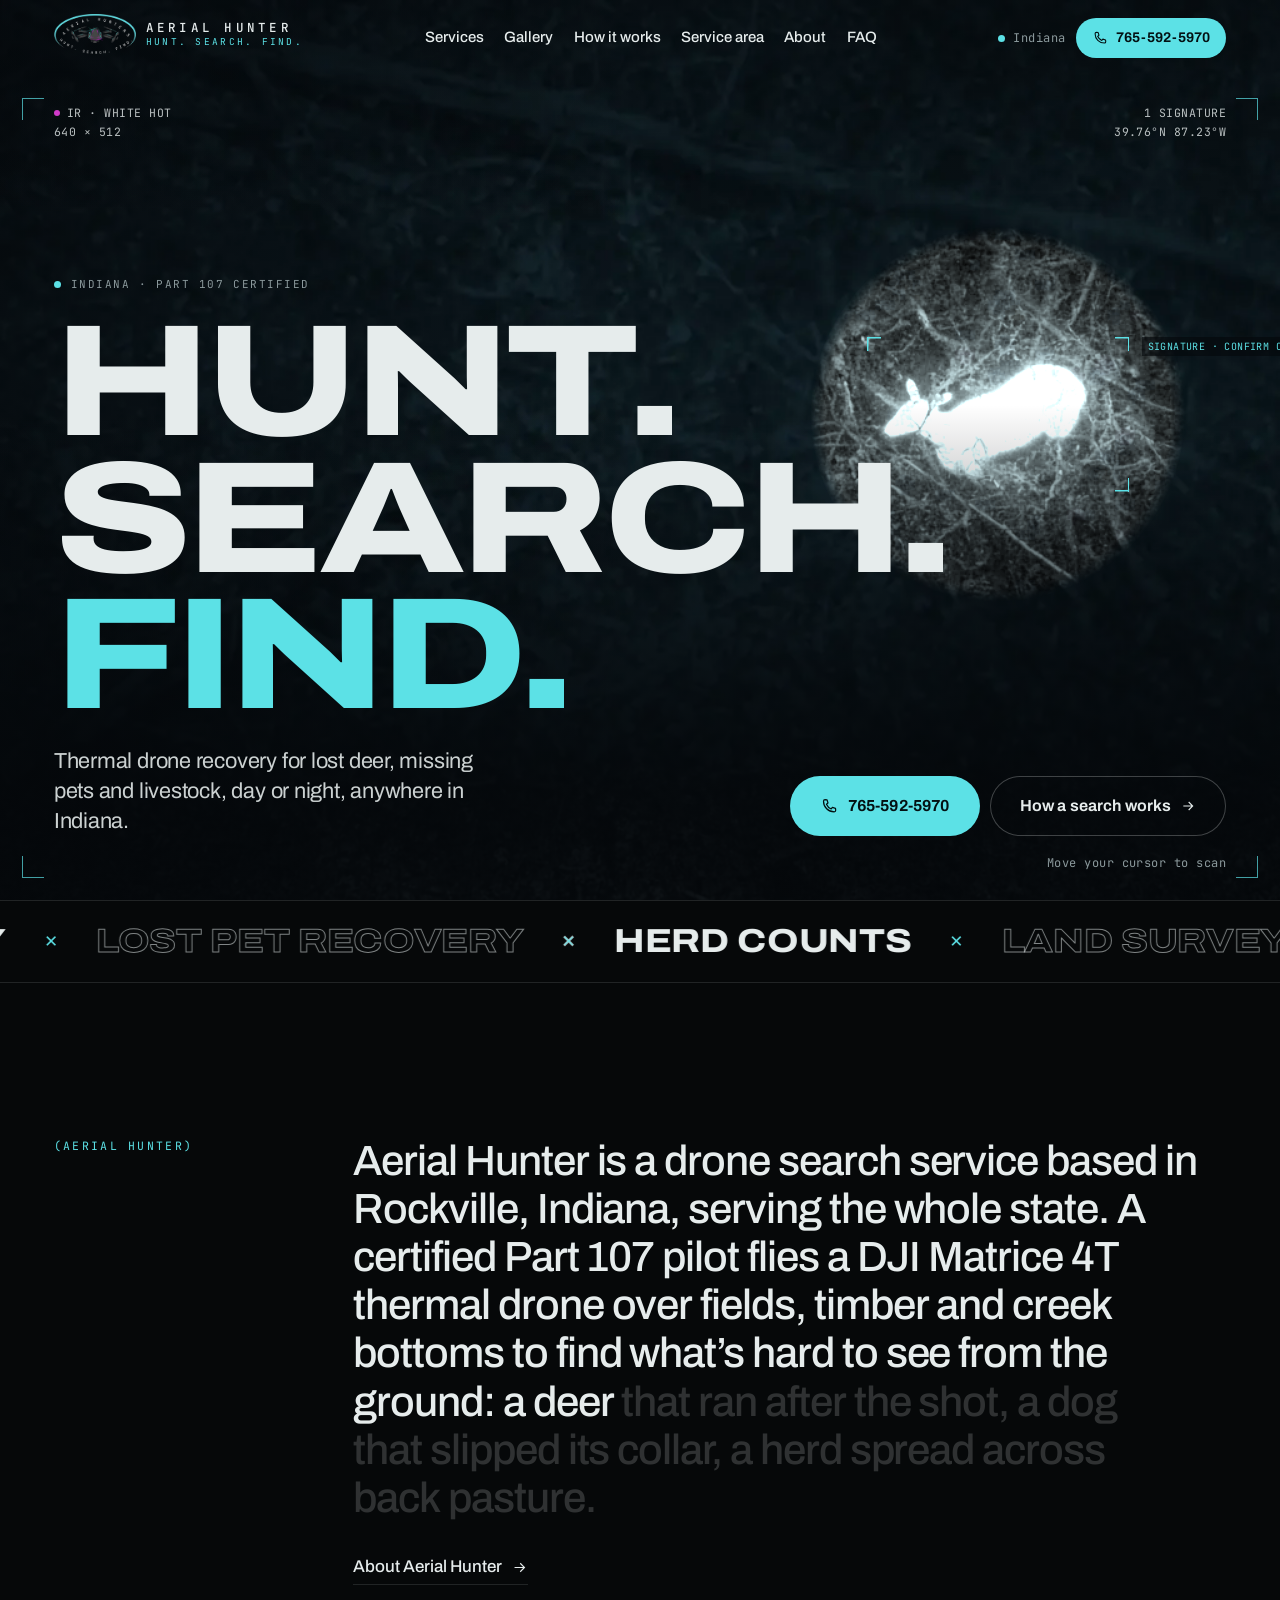
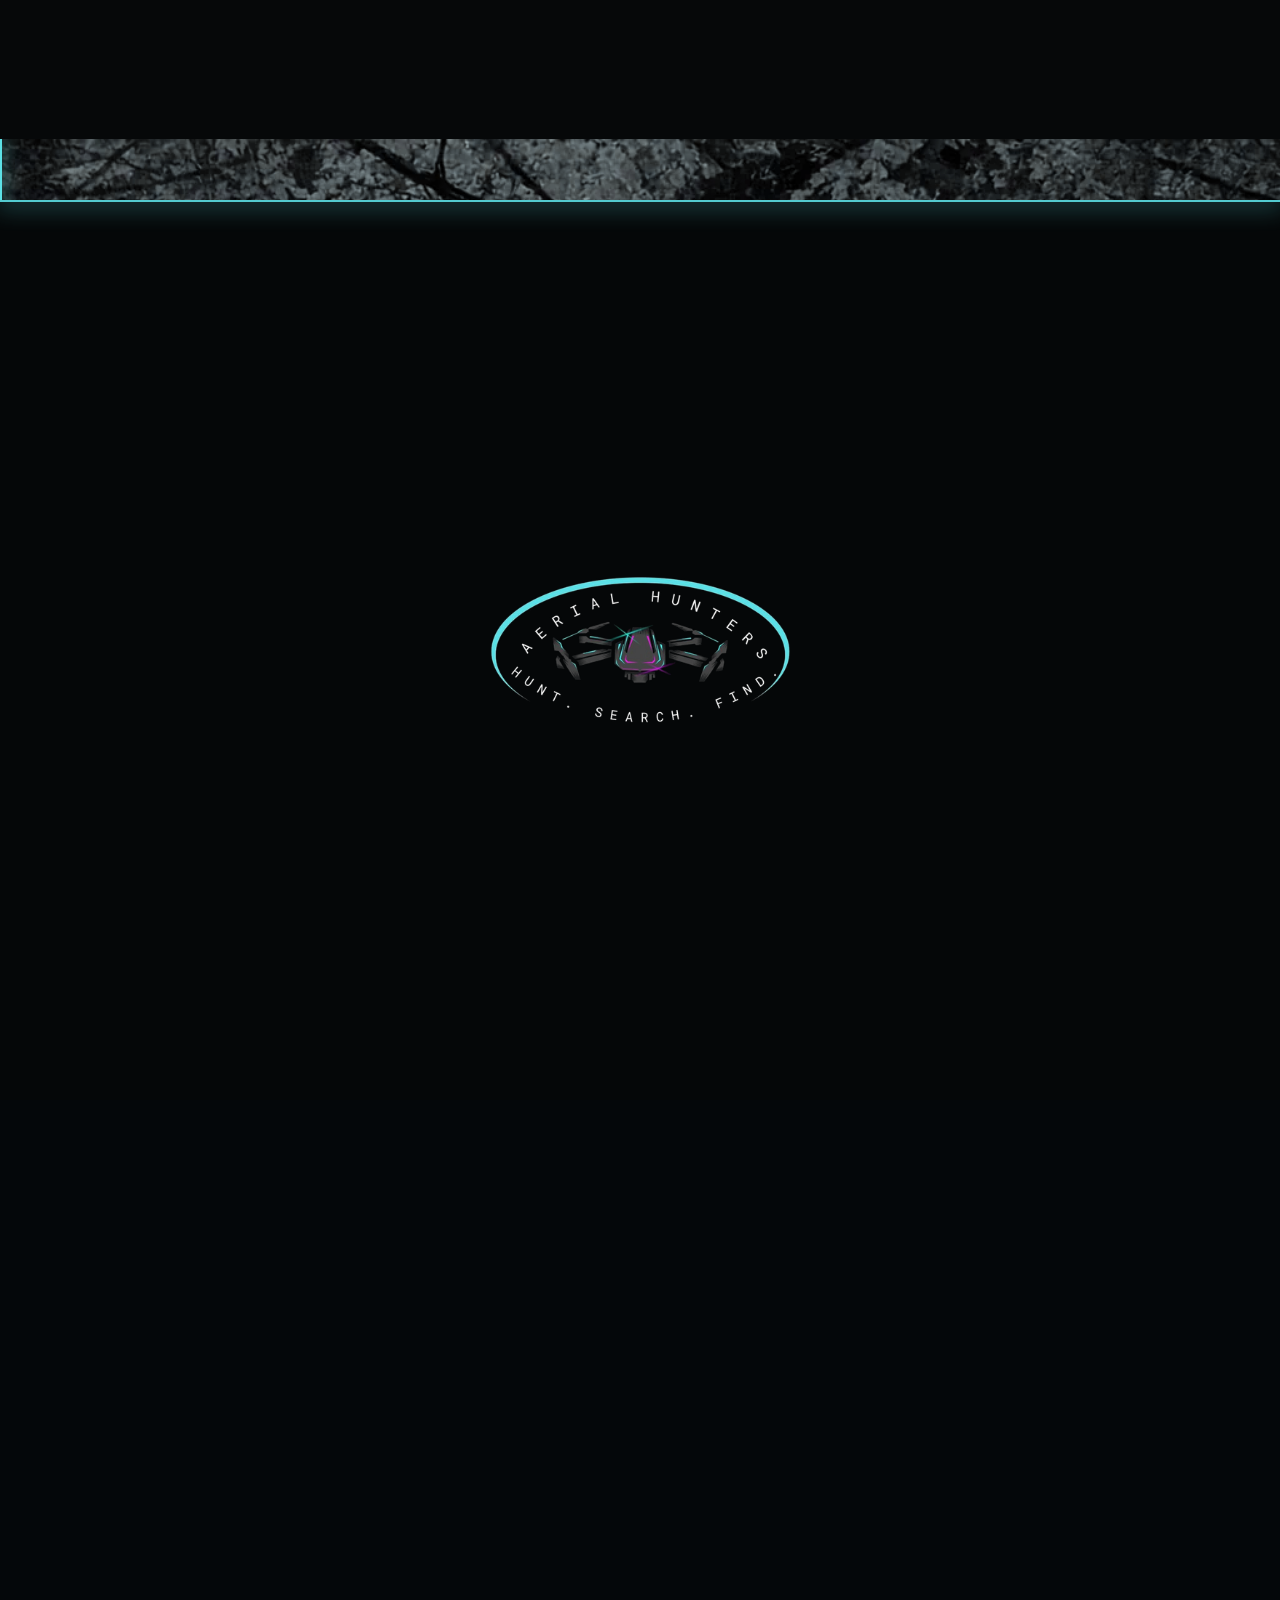
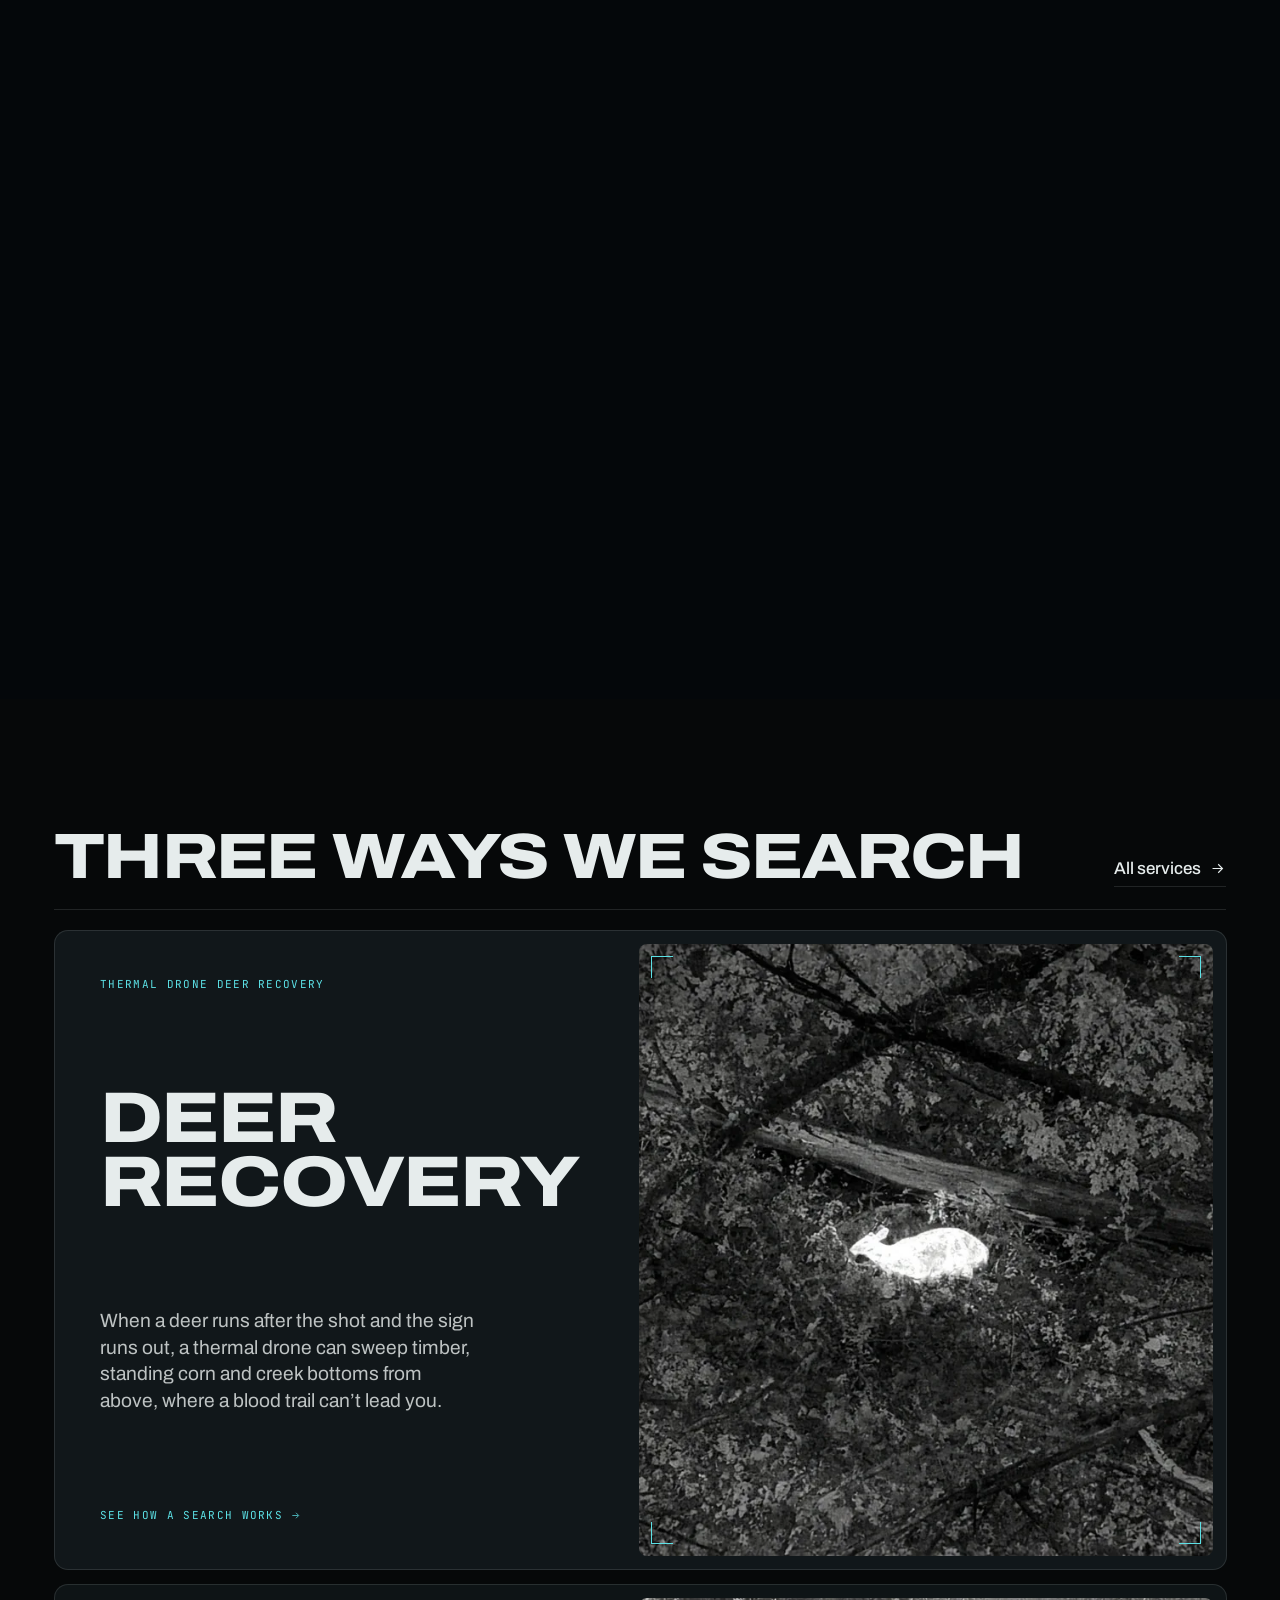
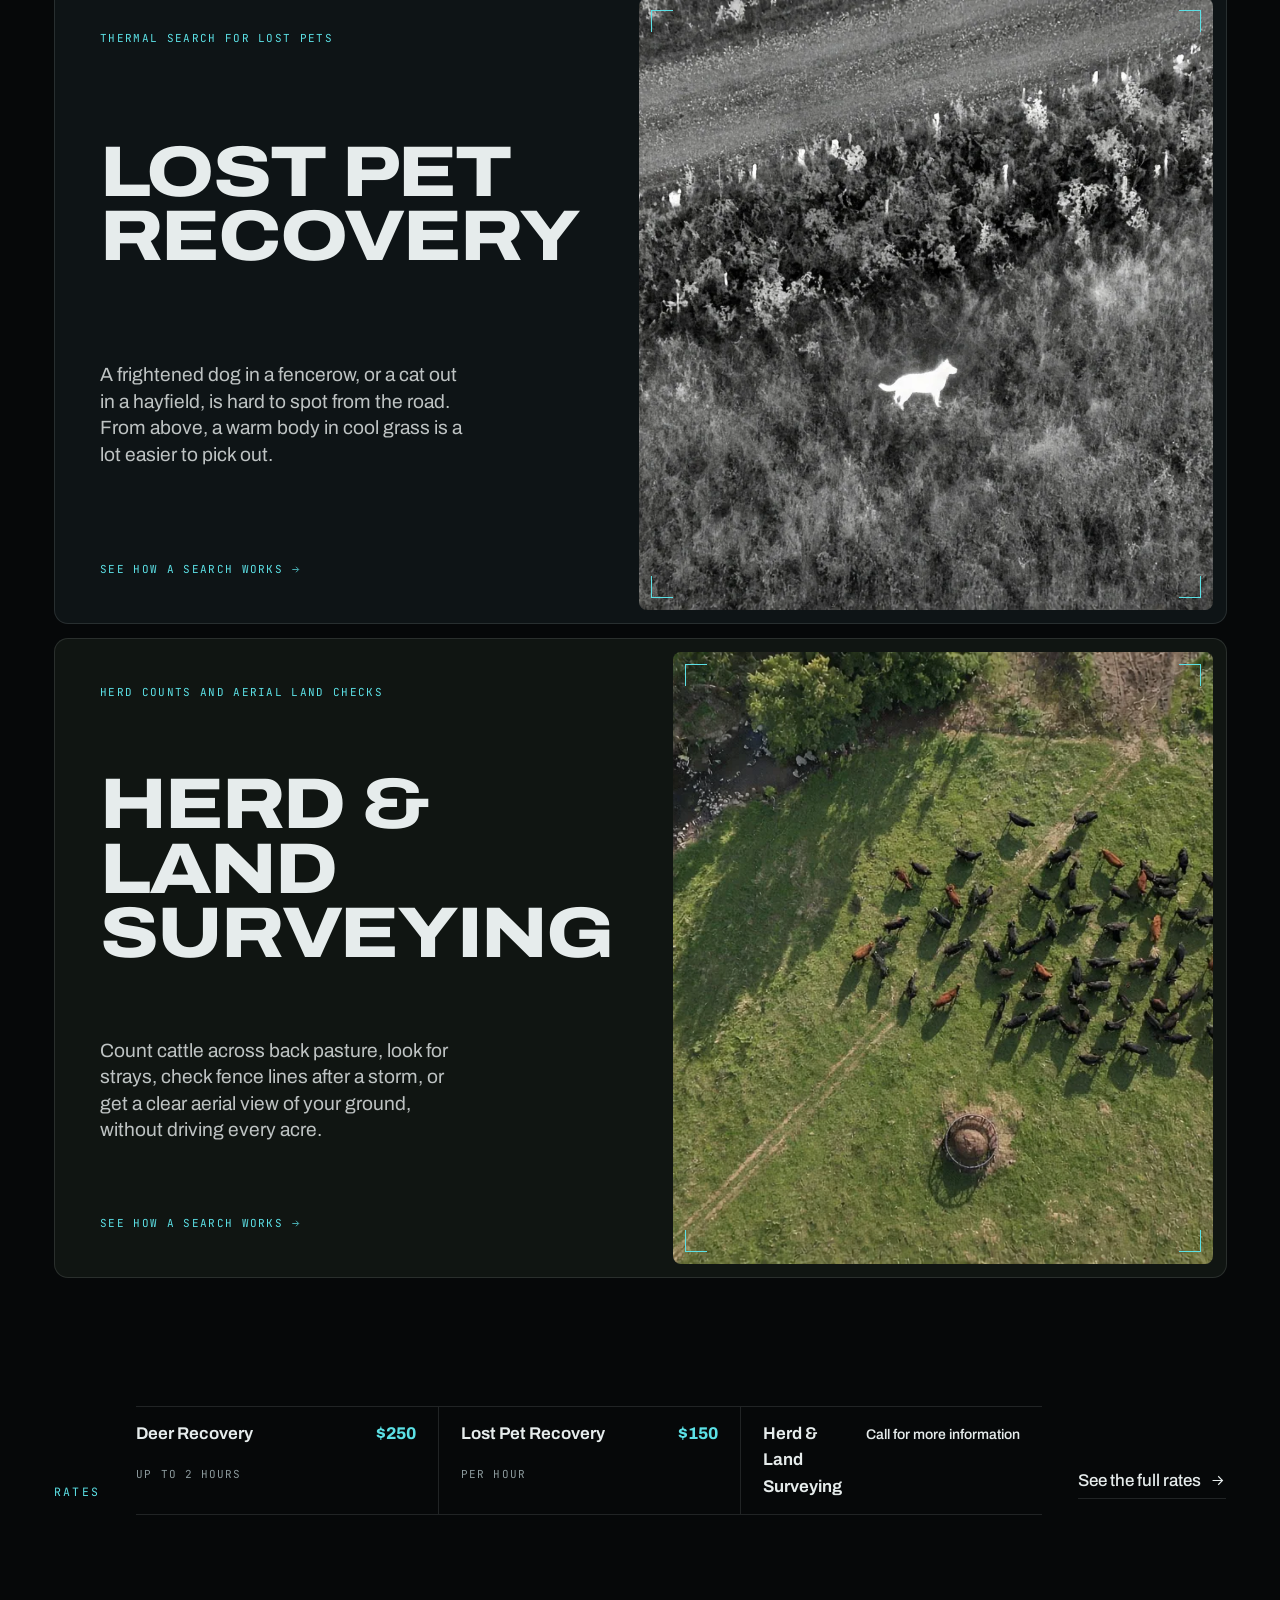
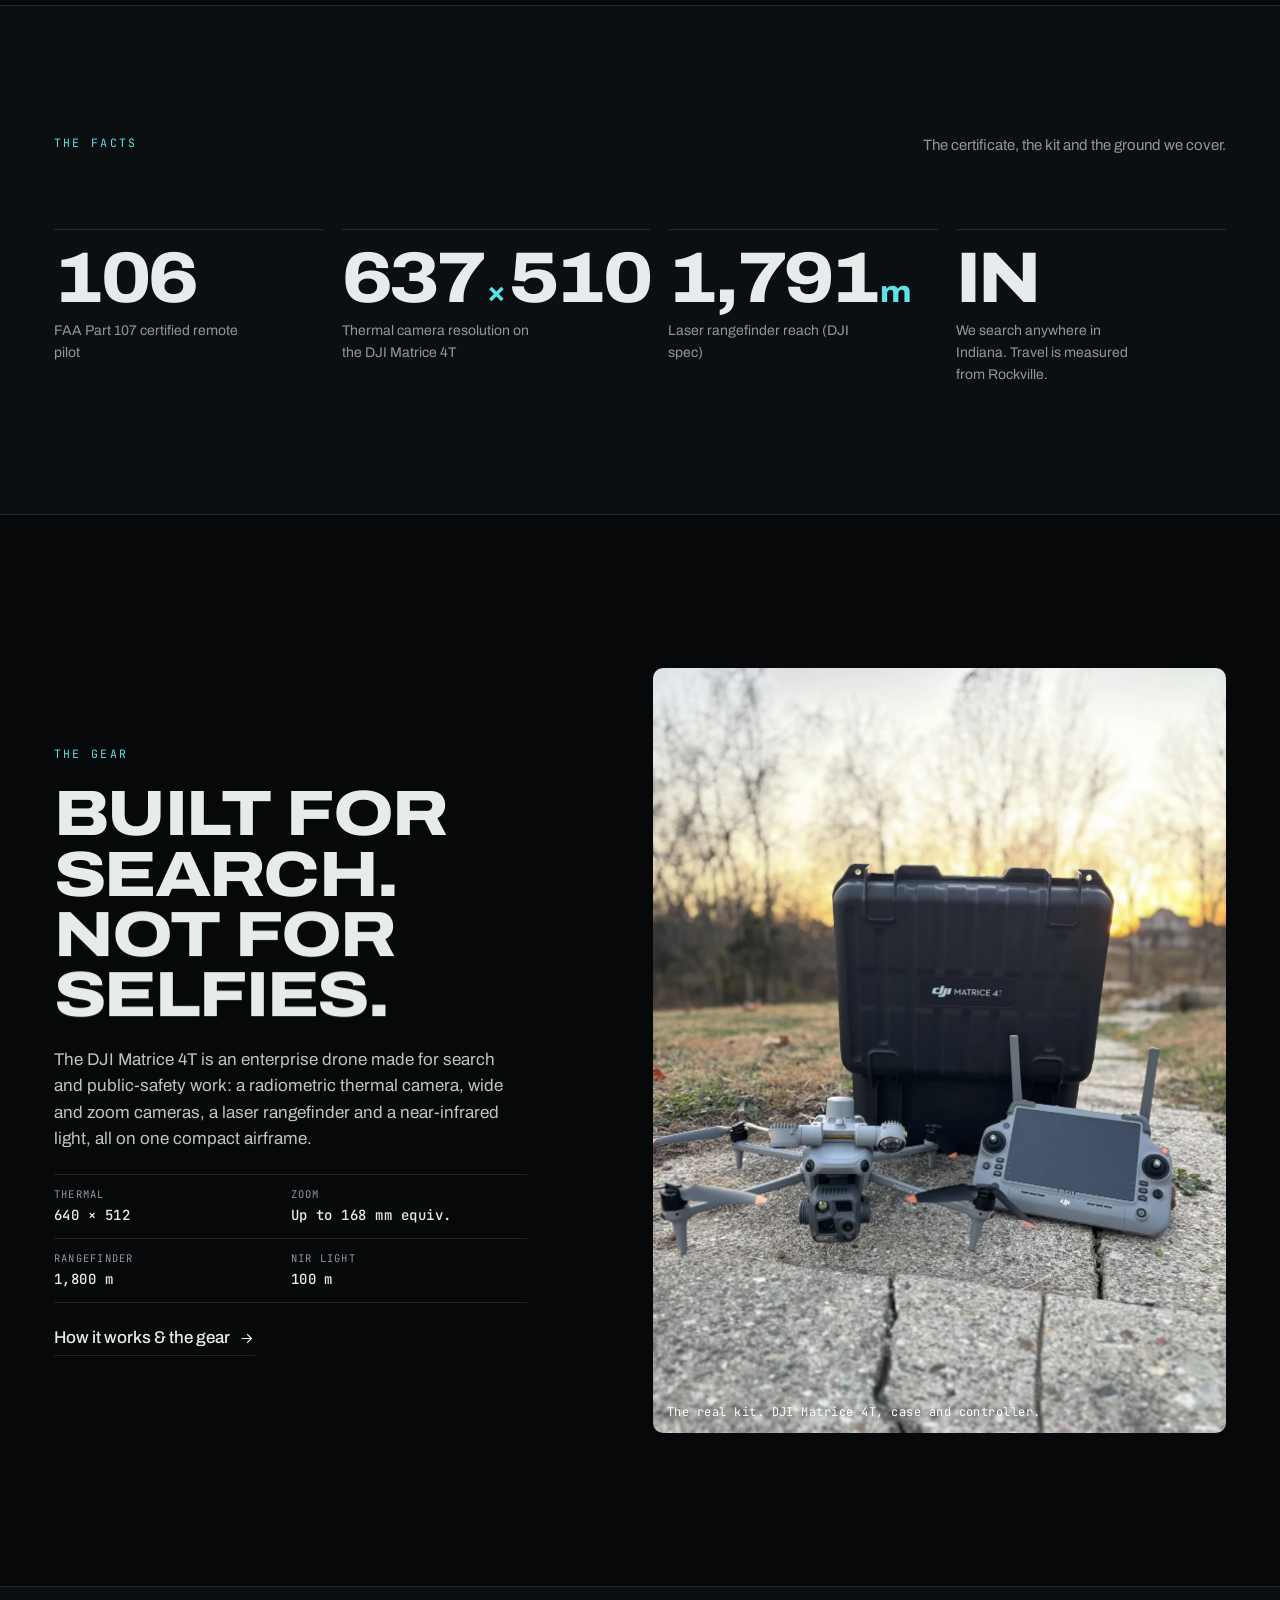
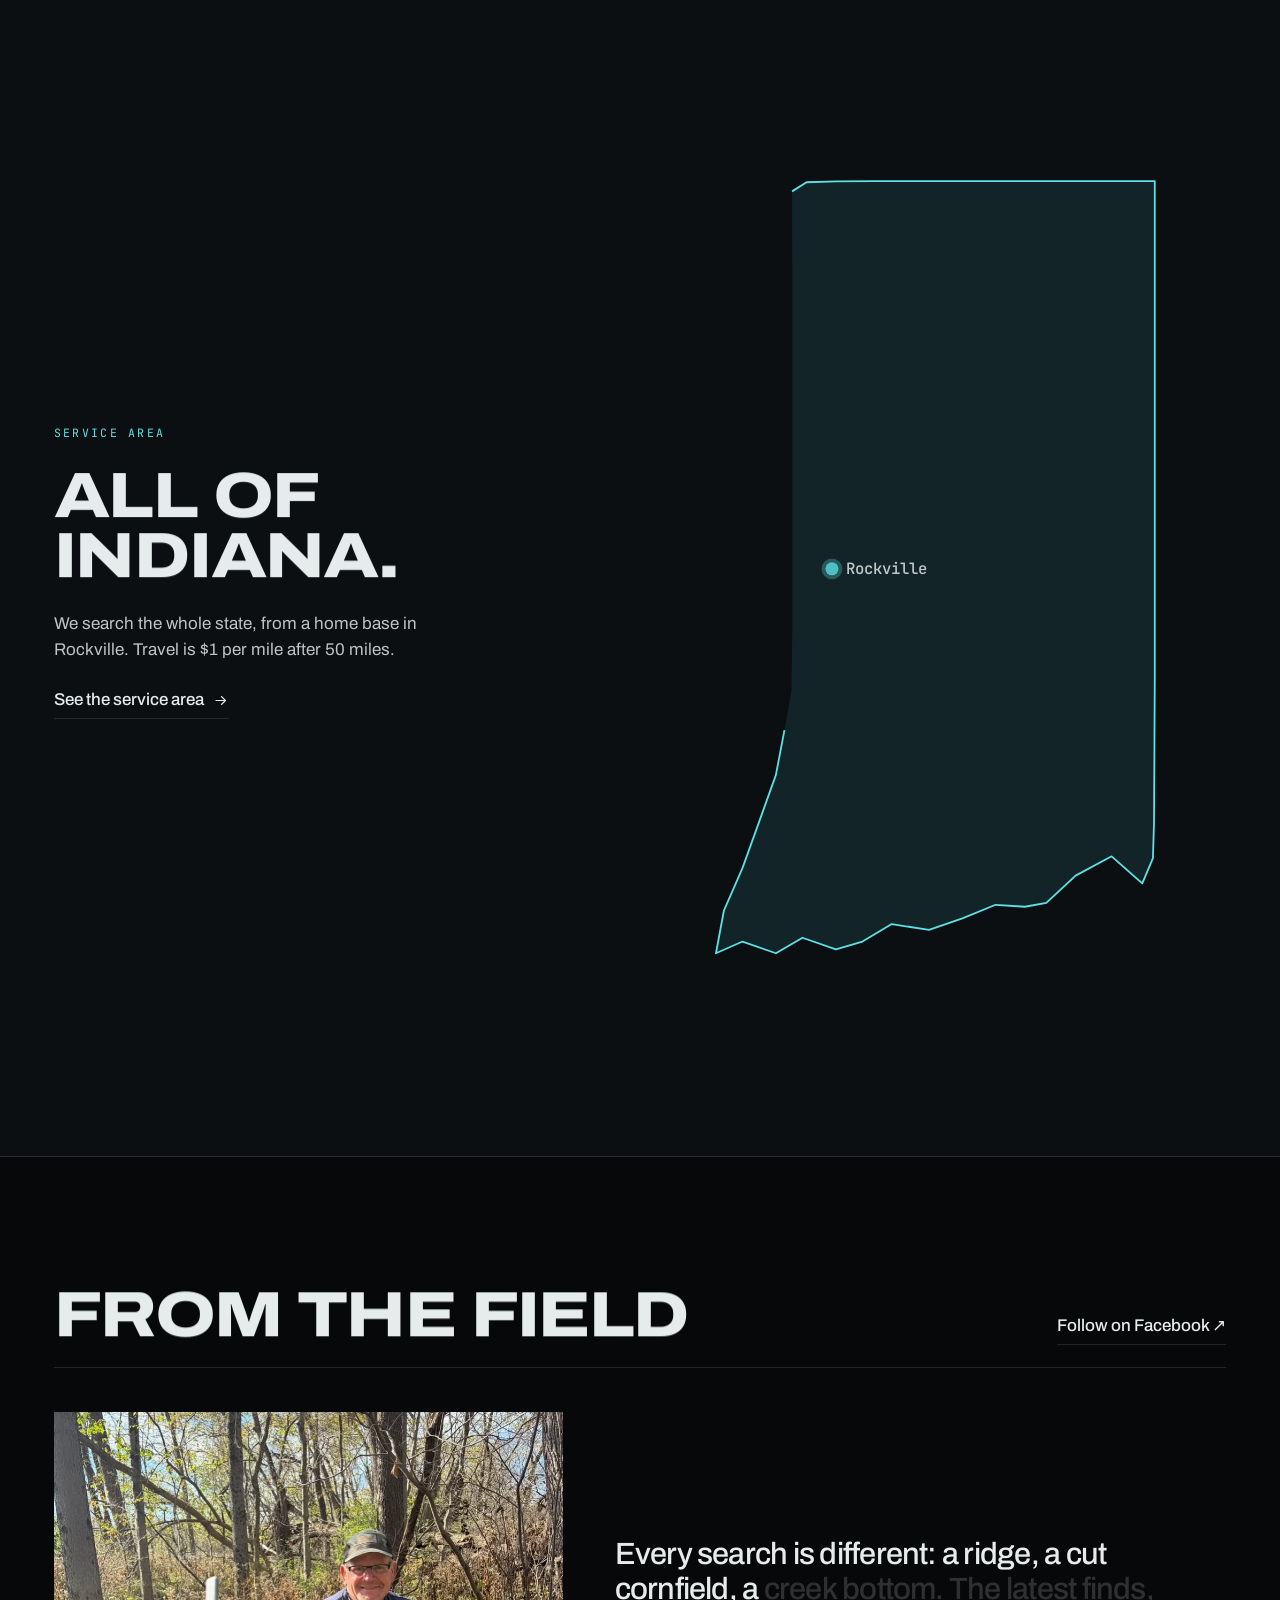
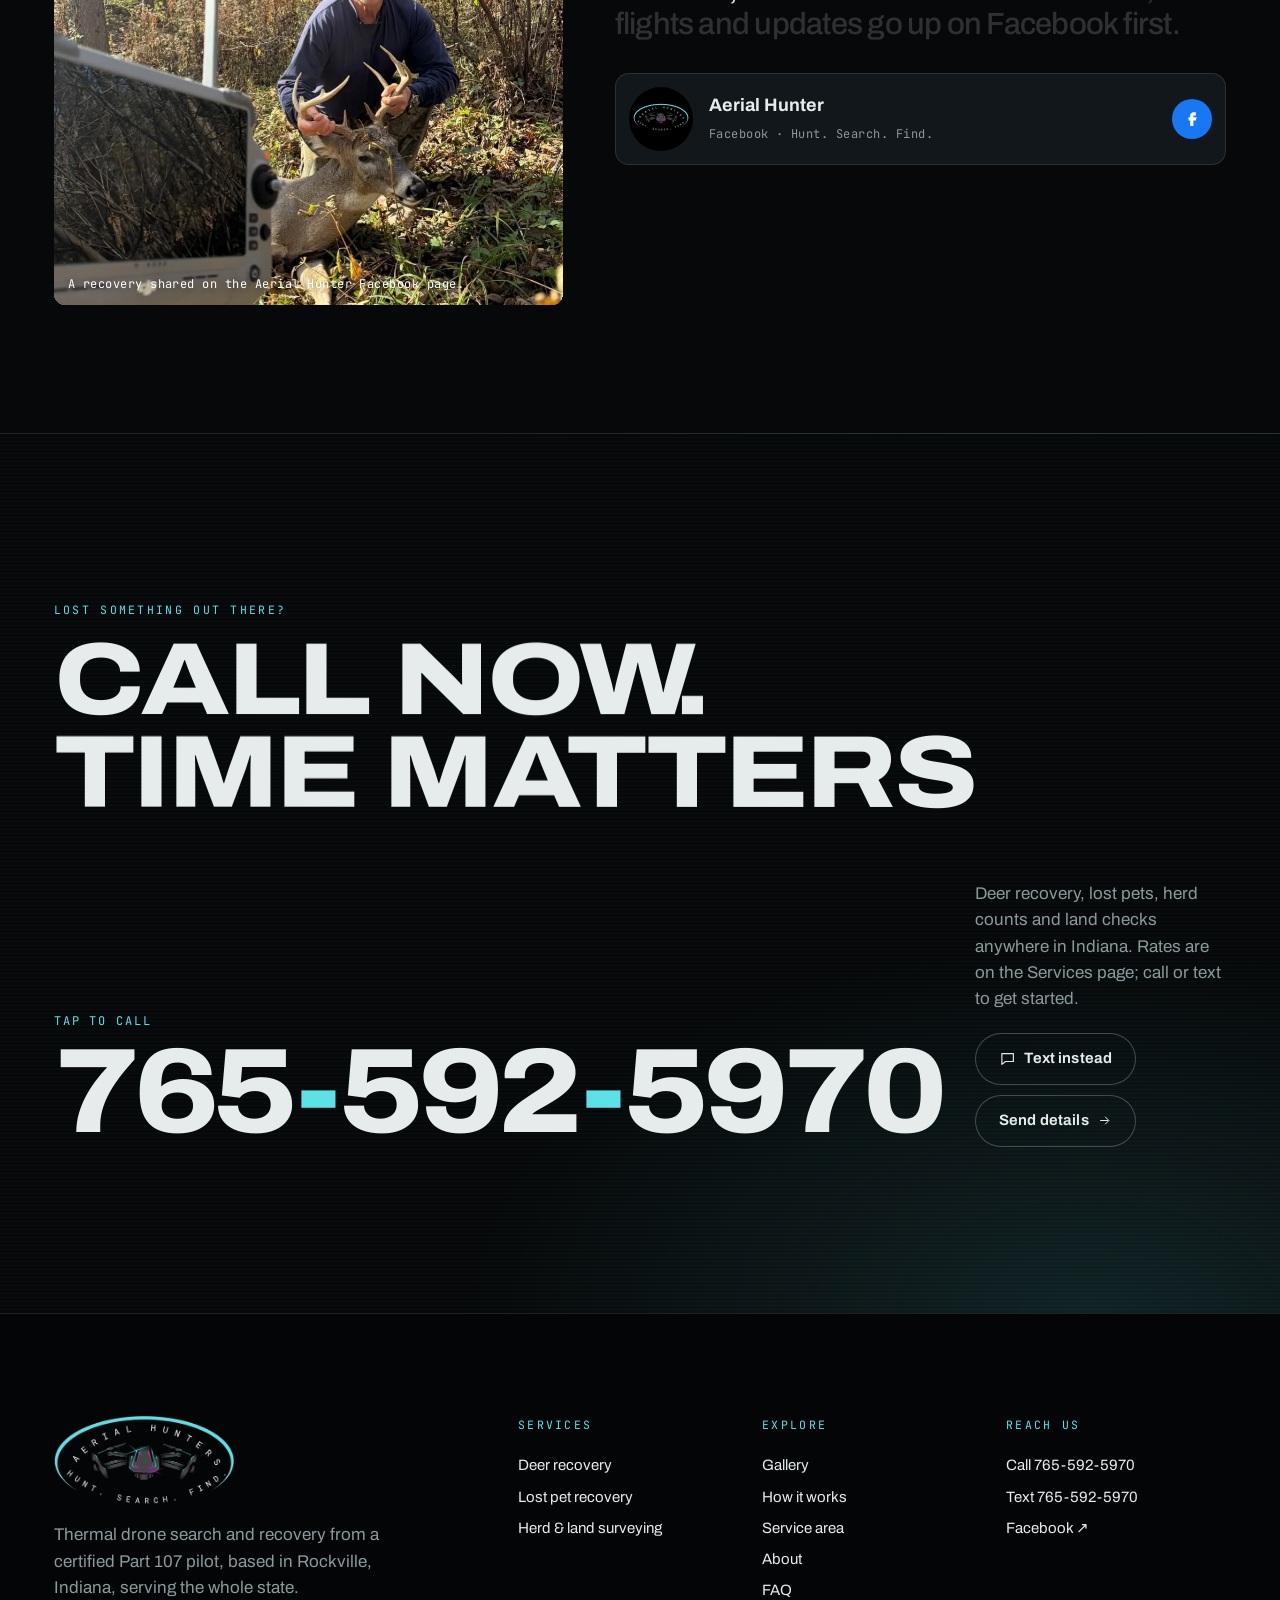
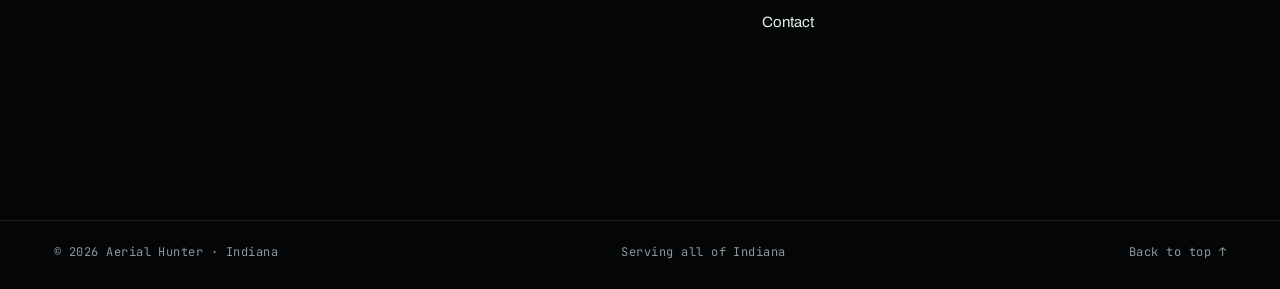
==== commit 31c81f34: "Add two more recovery photos to the Gallery" ====
--- a/index.html
+++ b/index.html
@@ -14,7 +14,7 @@
 <link rel="apple-touch-icon" href="assets/img/logo-square.png">
 <link rel="preconnect" href="https://fonts.googleapis.com"><link rel="preconnect" href="https://fonts.gstatic.com" crossorigin>
 <link rel="stylesheet" href="https://fonts.googleapis.com/css2?family=Archivo:wdth,wght@62..125,300..900&family=JetBrains+Mono:wght@400;500&display=swap">
-<link rel="stylesheet" href="assets/css/site.css?v=474">
+<link rel="stylesheet" href="assets/css/site.css?v=475">
 <script type="application/ld+json">{"@context":"https://schema.org","@type":"LocalBusiness","name":"Aerial Hunter","slogan":"Hunt. Search. Find.","telephone":"+1-765-592-5970","areaServed":{"@type":"State","name":"Indiana"},"sameAs":["https://www.facebook.com/people/Aerial-Hunter/61583336984487/"],"description":"Thermal drone deer recovery, lost pet recovery and herd and land surveying."}</script>
 <script>(function(d,w){var h=d.documentElement;h.className=h.className.replace('no-js','js');var rm=w.matchMedia&&w.matchMedia('(prefers-reduced-motion: reduce)').matches;if(!rm){h.classList.add('motion');try{if(sessionStorage.getItem('ah-pt')==='1')h.classList.add('pt-in')}catch(e){}}else{h.classList.add('no-motion')}setTimeout(function(){if(!w.__ahReady){h.classList.remove('motion','pt-in');h.classList.add('no-motion')}},4000)})(document,window)</script>
 </head>
@@ -257,7 +257,7 @@
 <script src="assets/vendor/gsap.min.js" defer></script>
 <script src="assets/vendor/ScrollTrigger.min.js" defer></script>
 <script src="assets/vendor/lenis.min.js" defer></script>
-<script src="assets/js/site.js?v=474" defer></script>
+<script src="assets/js/site.js?v=475" defer></script>
 
 </body>
 </html>
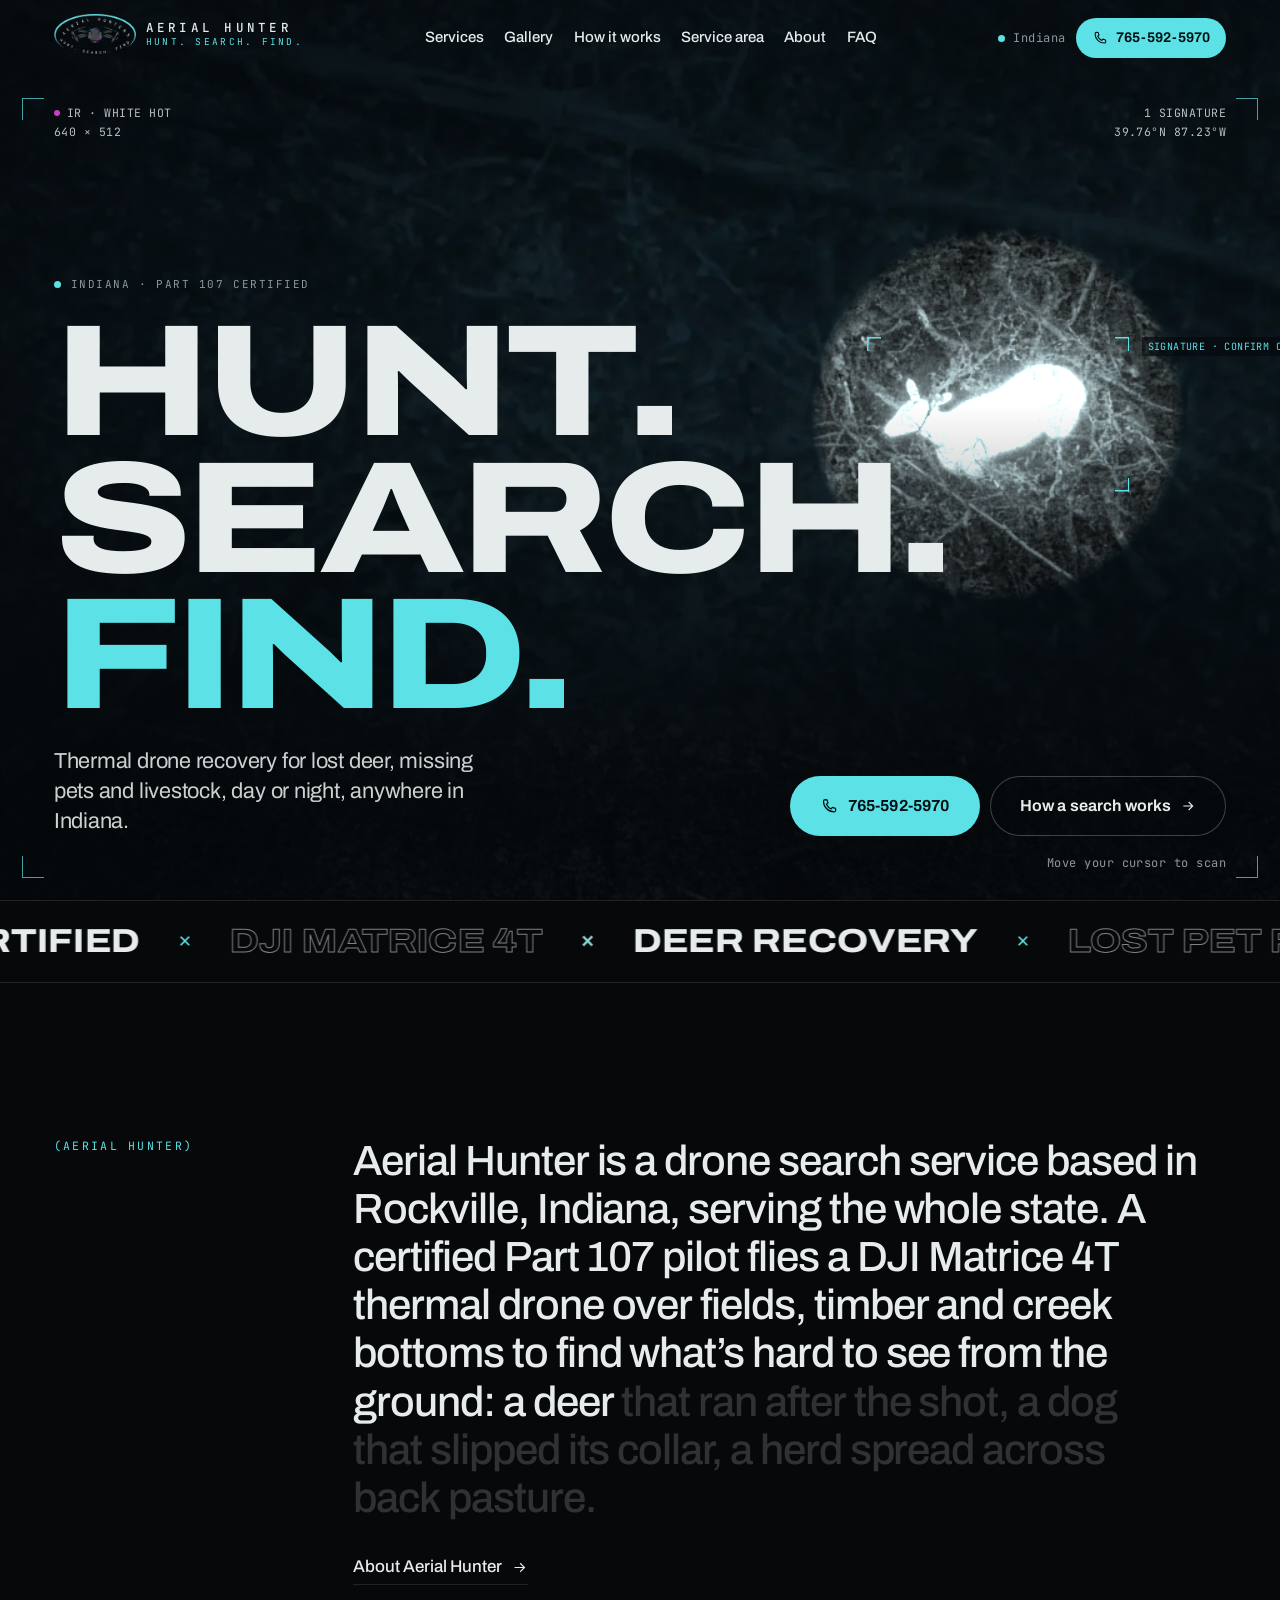
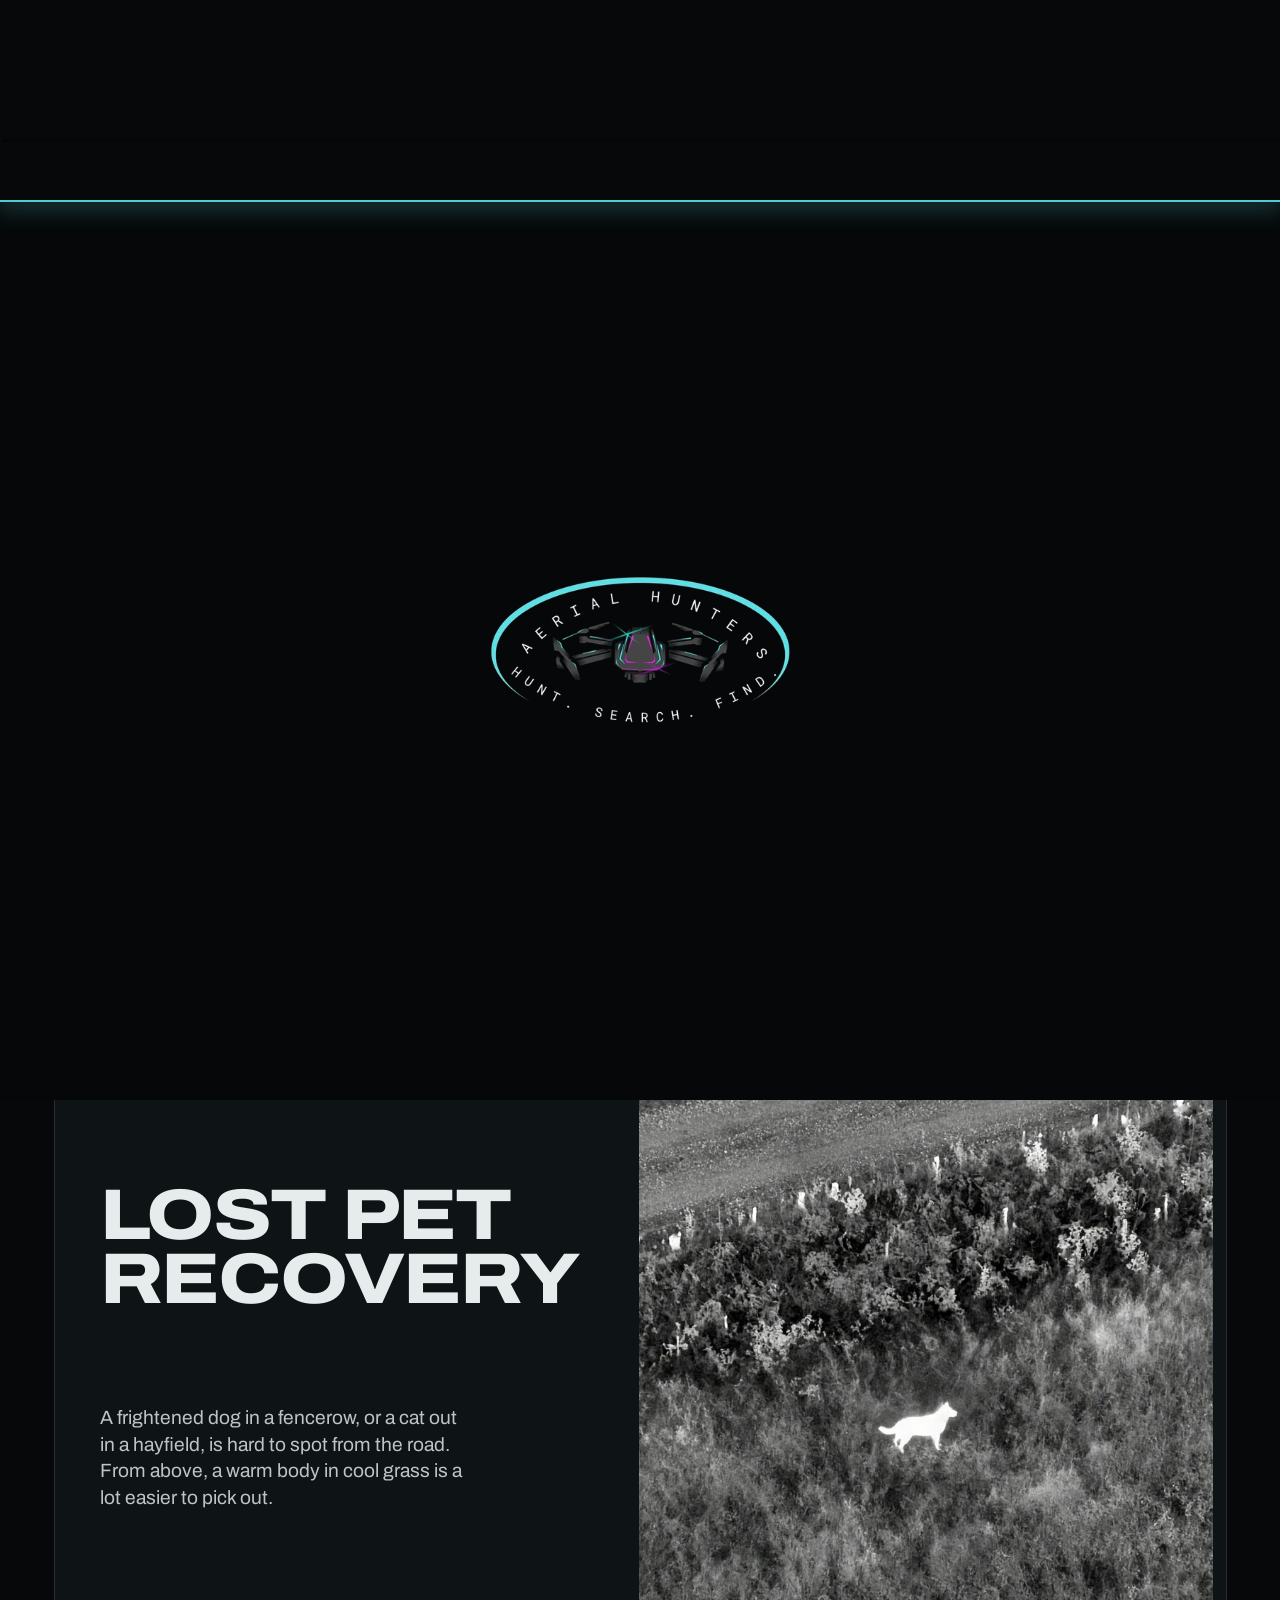
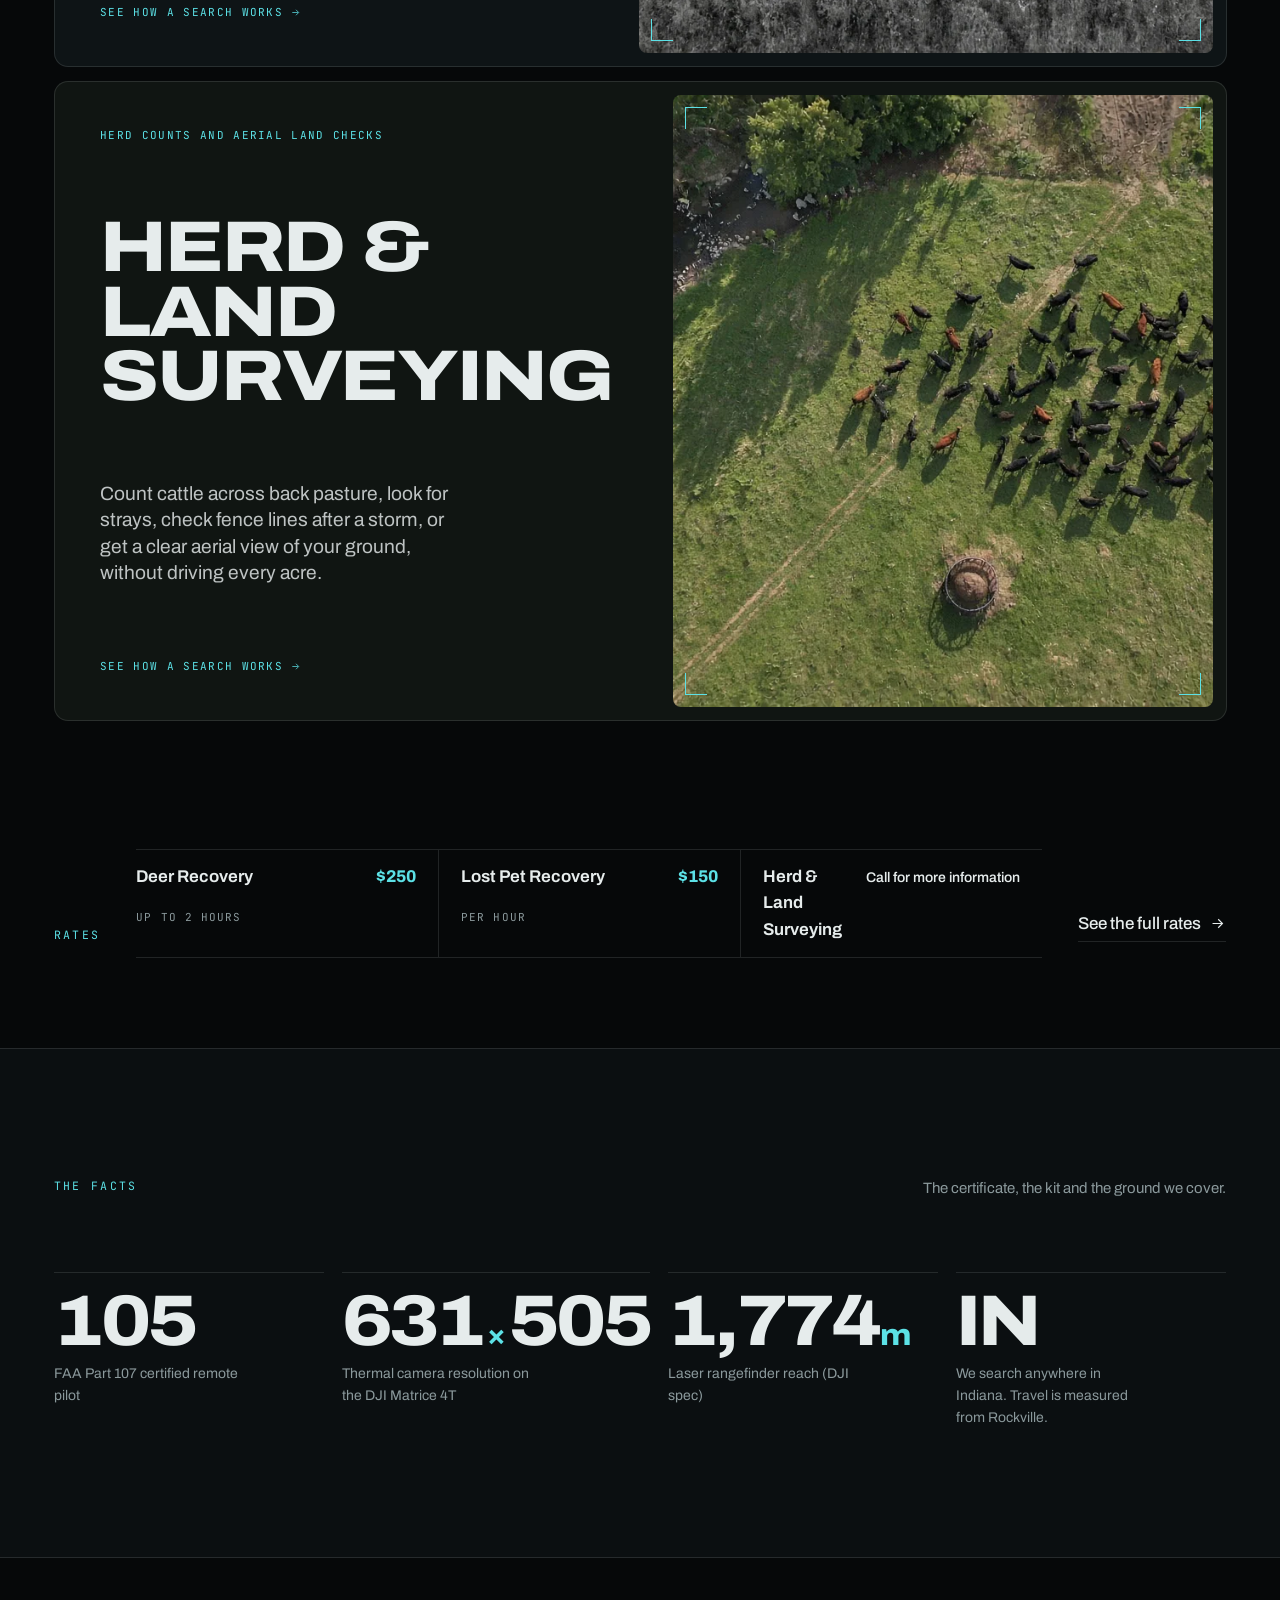
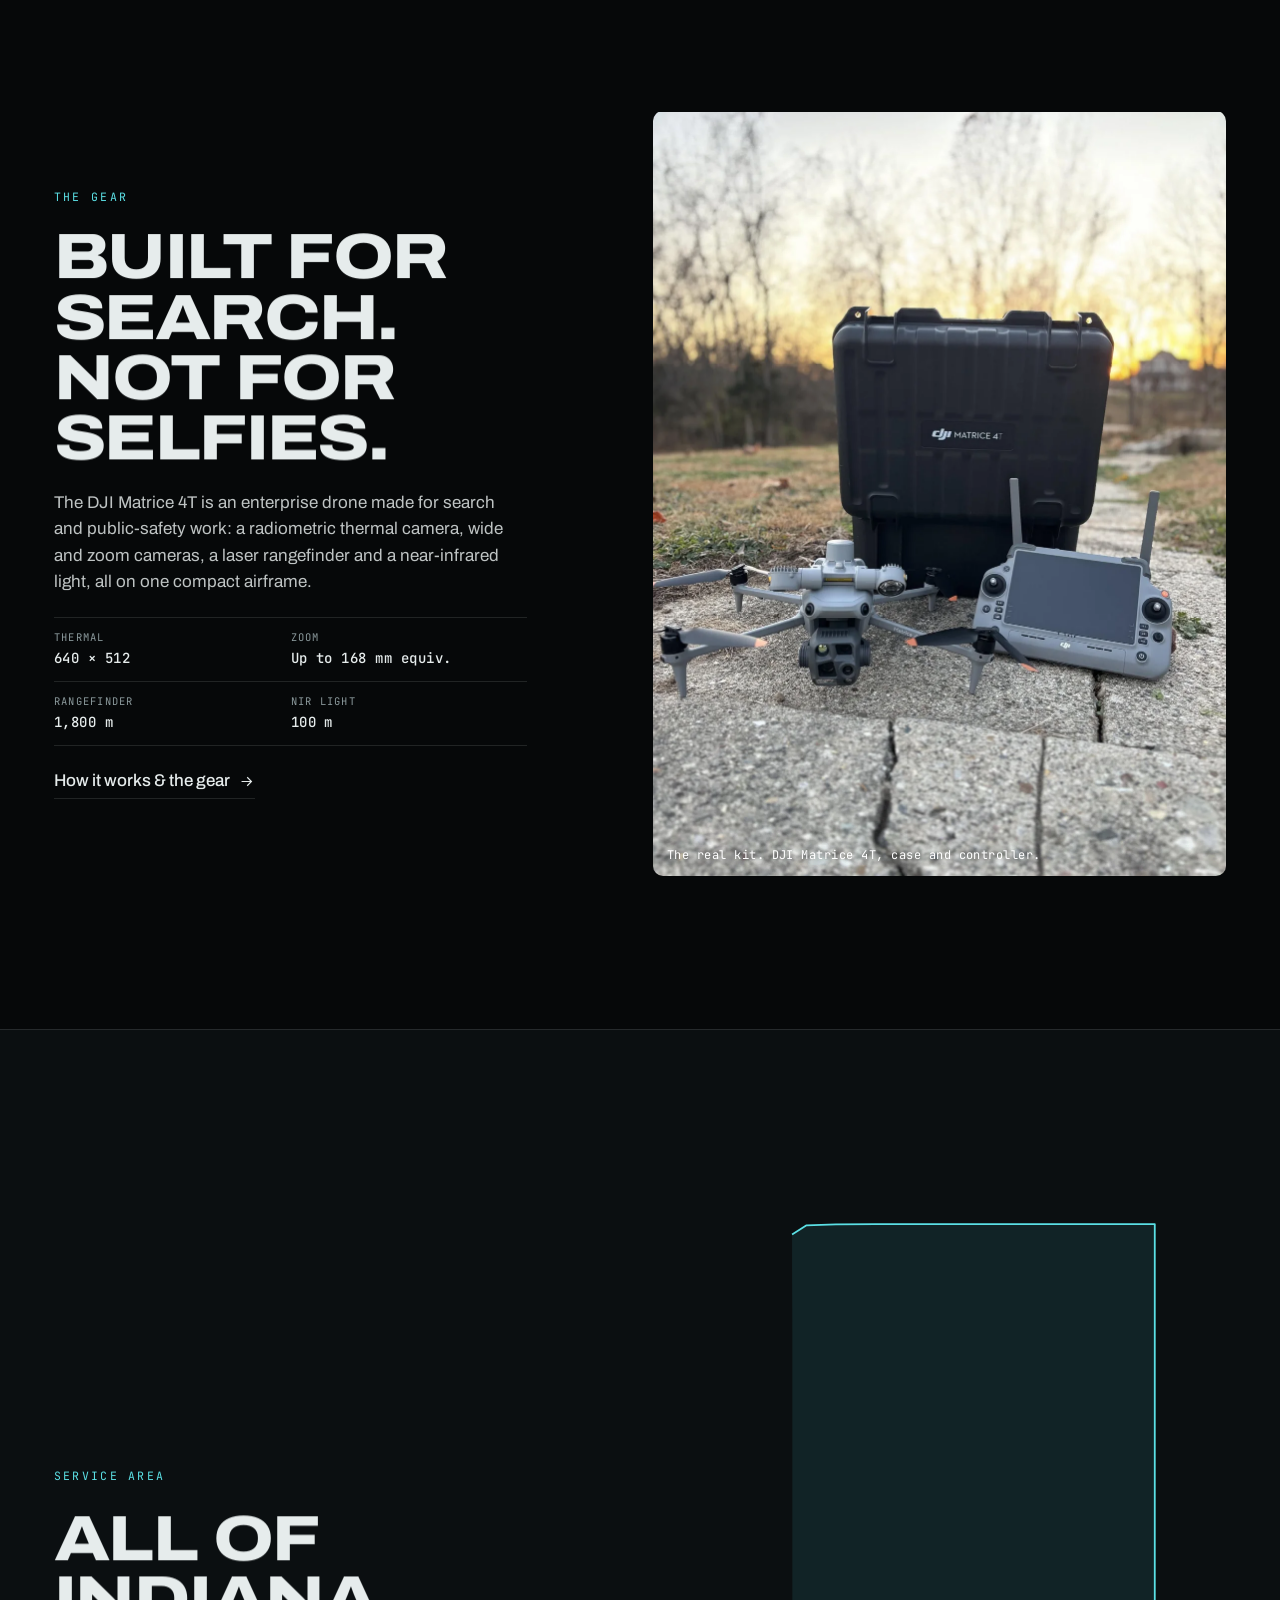
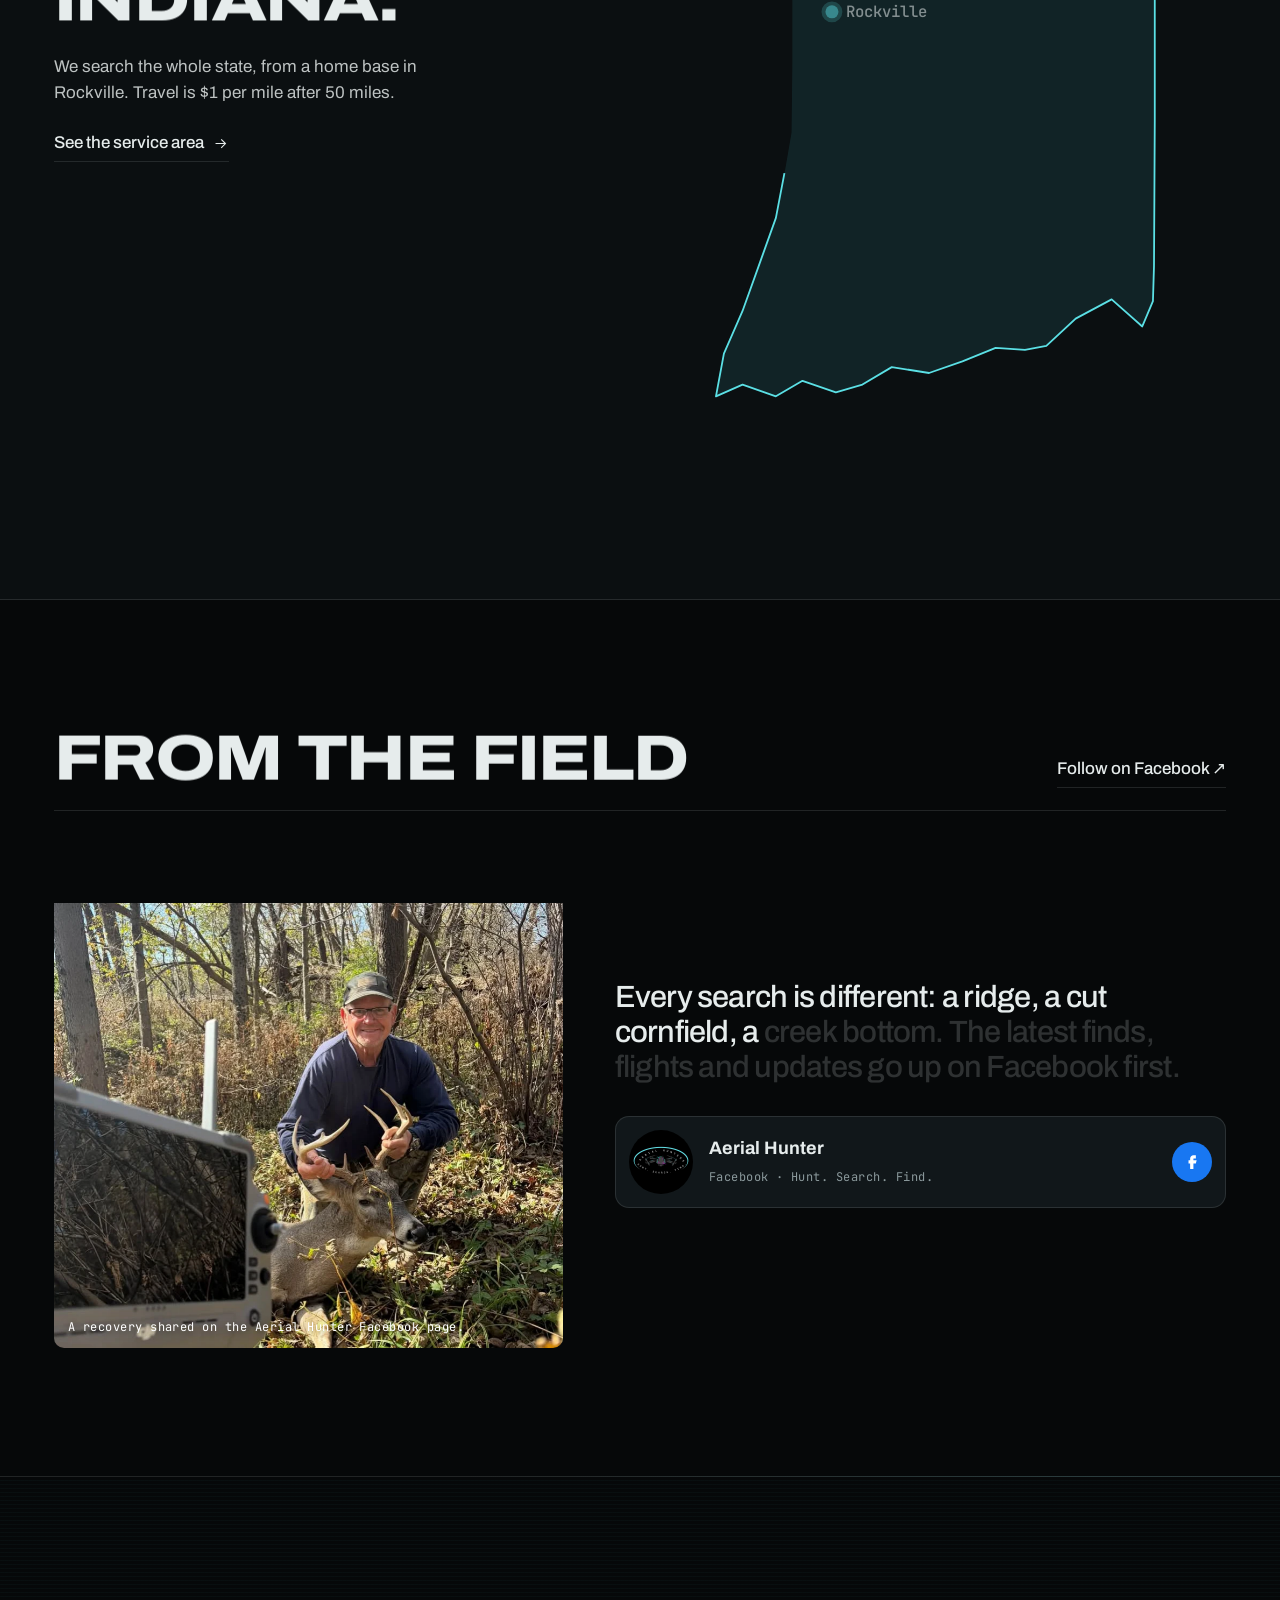
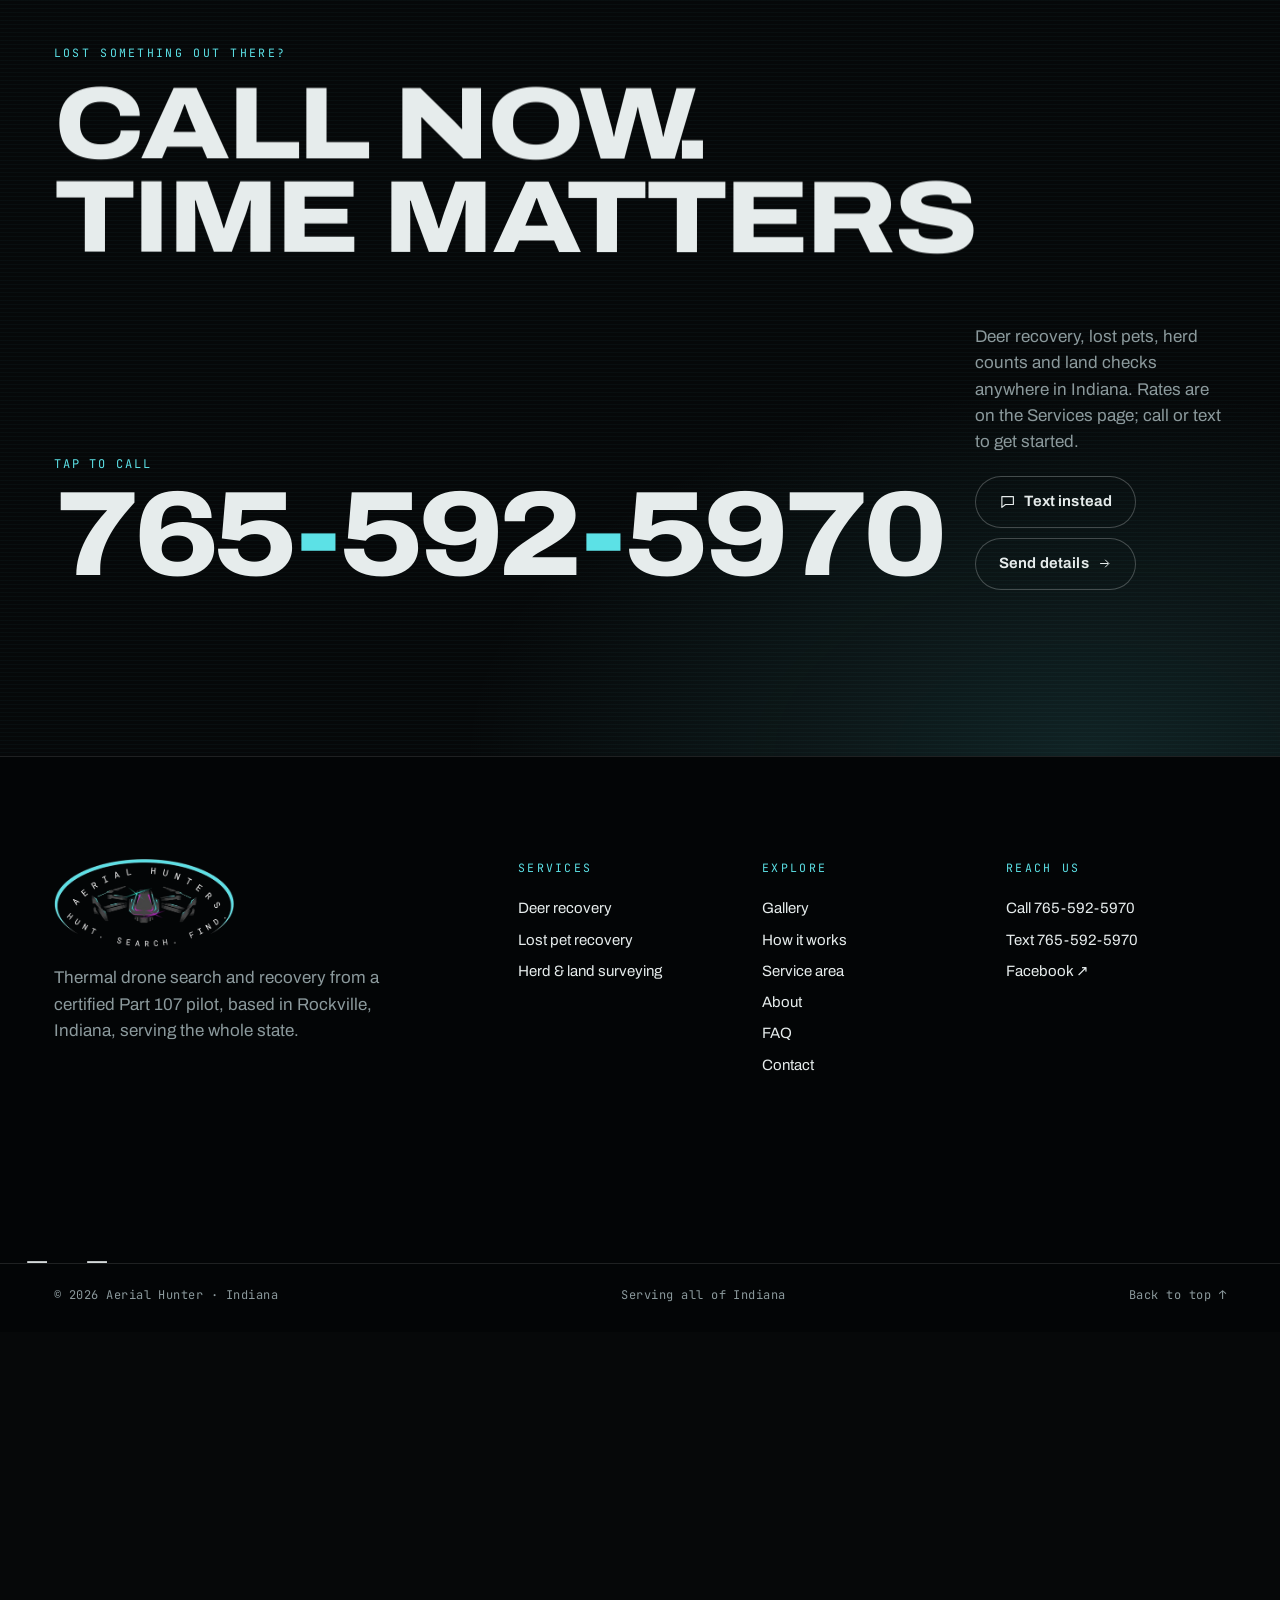
==== commit bae881f9: "Add a seventh recovery photo to the Gallery" ====
--- a/index.html
+++ b/index.html
@@ -14,7 +14,7 @@
 <link rel="apple-touch-icon" href="assets/img/logo-square.png">
 <link rel="preconnect" href="https://fonts.googleapis.com"><link rel="preconnect" href="https://fonts.gstatic.com" crossorigin>
 <link rel="stylesheet" href="https://fonts.googleapis.com/css2?family=Archivo:wdth,wght@62..125,300..900&family=JetBrains+Mono:wght@400;500&display=swap">
-<link rel="stylesheet" href="assets/css/site.css?v=475">
+<link rel="stylesheet" href="assets/css/site.css?v=478">
 <script type="application/ld+json">{"@context":"https://schema.org","@type":"LocalBusiness","name":"Aerial Hunter","slogan":"Hunt. Search. Find.","telephone":"+1-765-592-5970","areaServed":{"@type":"State","name":"Indiana"},"sameAs":["https://www.facebook.com/people/Aerial-Hunter/61583336984487/"],"description":"Thermal drone deer recovery, lost pet recovery and herd and land surveying."}</script>
 <script>(function(d,w){var h=d.documentElement;h.className=h.className.replace('no-js','js');var rm=w.matchMedia&&w.matchMedia('(prefers-reduced-motion: reduce)').matches;if(!rm){h.classList.add('motion');try{if(sessionStorage.getItem('ah-pt')==='1')h.classList.add('pt-in')}catch(e){}}else{h.classList.add('no-motion')}setTimeout(function(){if(!w.__ahReady){h.classList.remove('motion','pt-in');h.classList.add('no-motion')}},4000)})(document,window)</script>
 </head>
@@ -257,7 +257,7 @@
 <script src="assets/vendor/gsap.min.js" defer></script>
 <script src="assets/vendor/ScrollTrigger.min.js" defer></script>
 <script src="assets/vendor/lenis.min.js" defer></script>
-<script src="assets/js/site.js?v=475" defer></script>
+<script src="assets/js/site.js?v=478" defer></script>
 
 </body>
 </html>
--- a/assets/css/site.css
+++ b/assets/css/site.css
@@ -819,9 +819,11 @@
 .gal-btn img{transform-origin:50% 50%;transition:transform 1.2s var(--ease)}
 @media(hover:hover) and (pointer:fine){.gal-btn:hover img{transform:scale(1.035)}}
 @media(min-width:900px){
-  .gal-grid{grid-template-columns:minmax(0,1fr) minmax(0,1fr);gap:18px 22px;align-items:start}
+  .gal-grid{grid-template-columns:repeat(6,minmax(0,1fr));gap:18px 22px;align-items:start}
+  .gal-item:nth-child(-n+4){grid-column:span 3}
+  .gal-item:nth-child(n+5){grid-column:span 2;margin-top:0}
   .gal-item:nth-child(odd){margin-top:0}
-  .gal-item:nth-child(even){margin-top:clamp(28px,4vw,64px)}
+  .gal-item:nth-child(-n+4):nth-child(even){margin-top:clamp(28px,4vw,64px)}
 }
 .gal-cta{padding-block:clamp(56px,9vw,140px);display:grid;gap:18px;justify-items:start;border-top:1px solid var(--line)}
 .gal-cta h2{max-width:12ch}
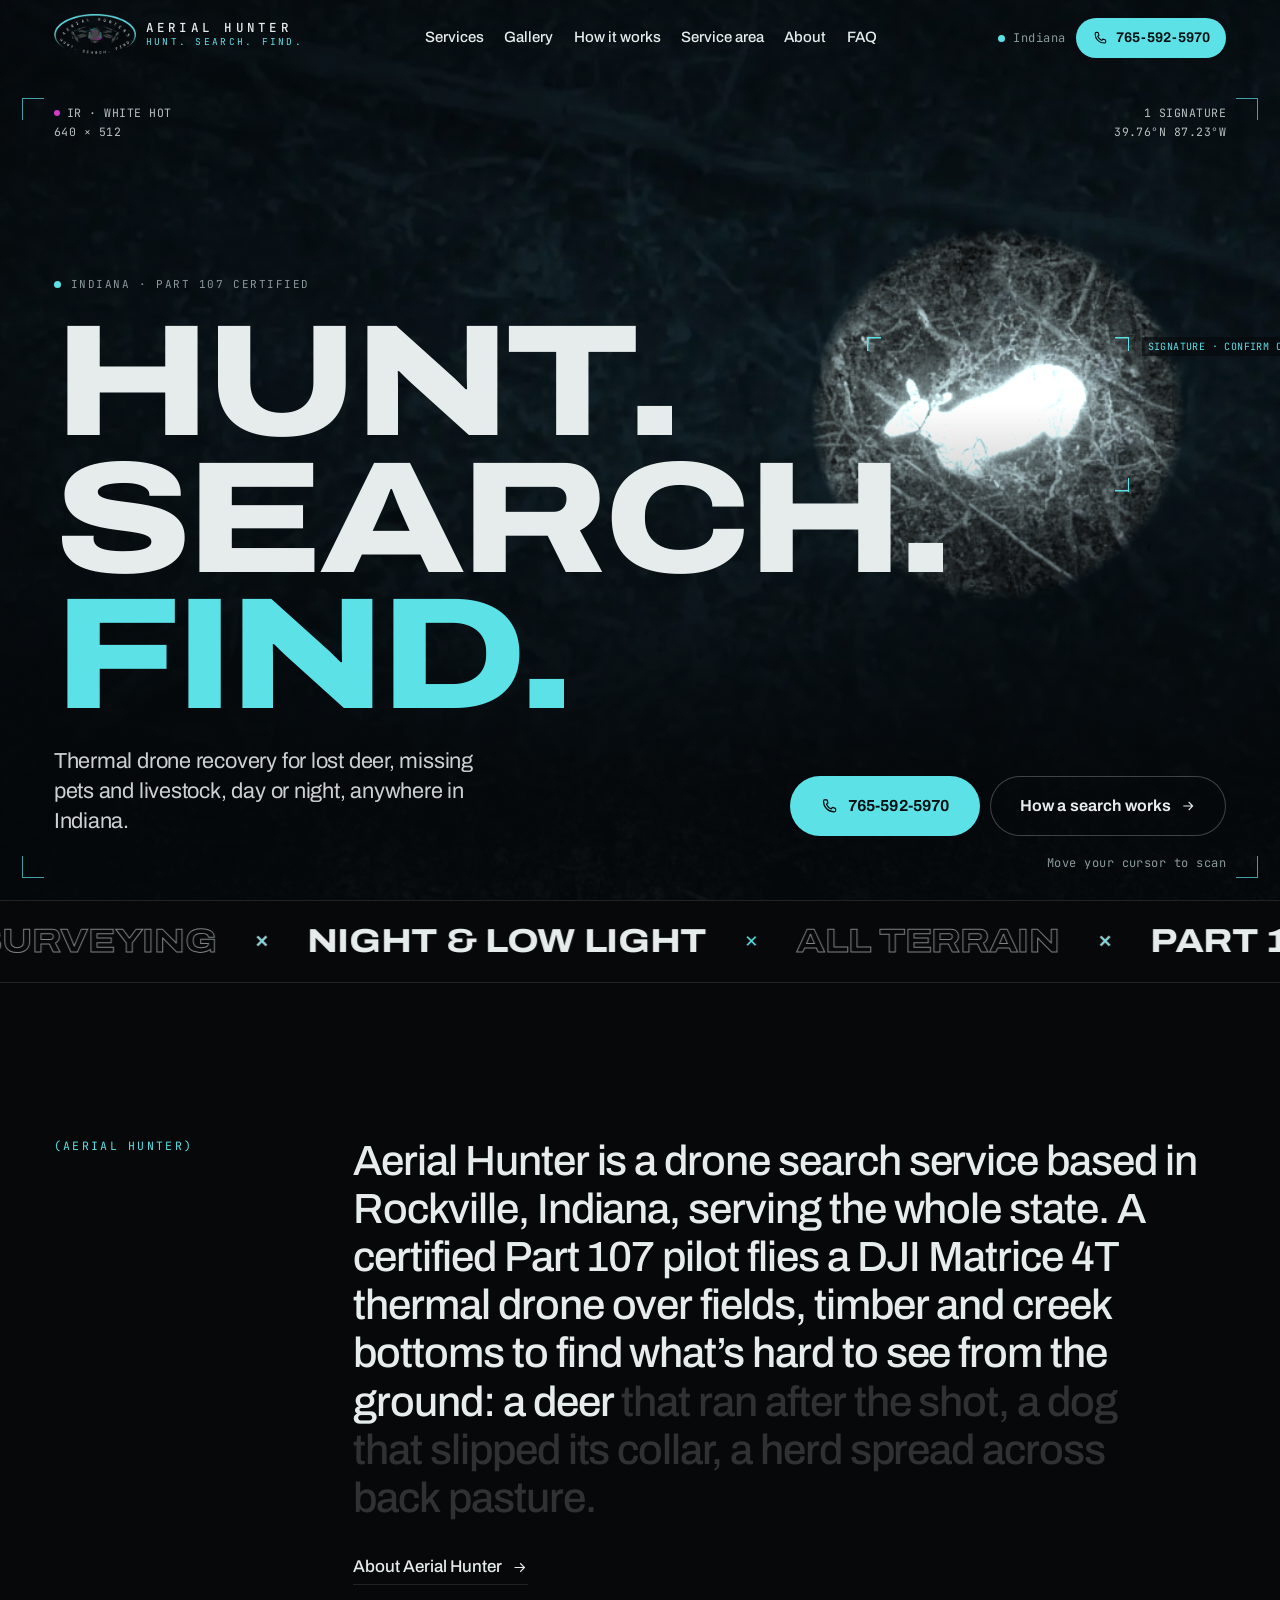
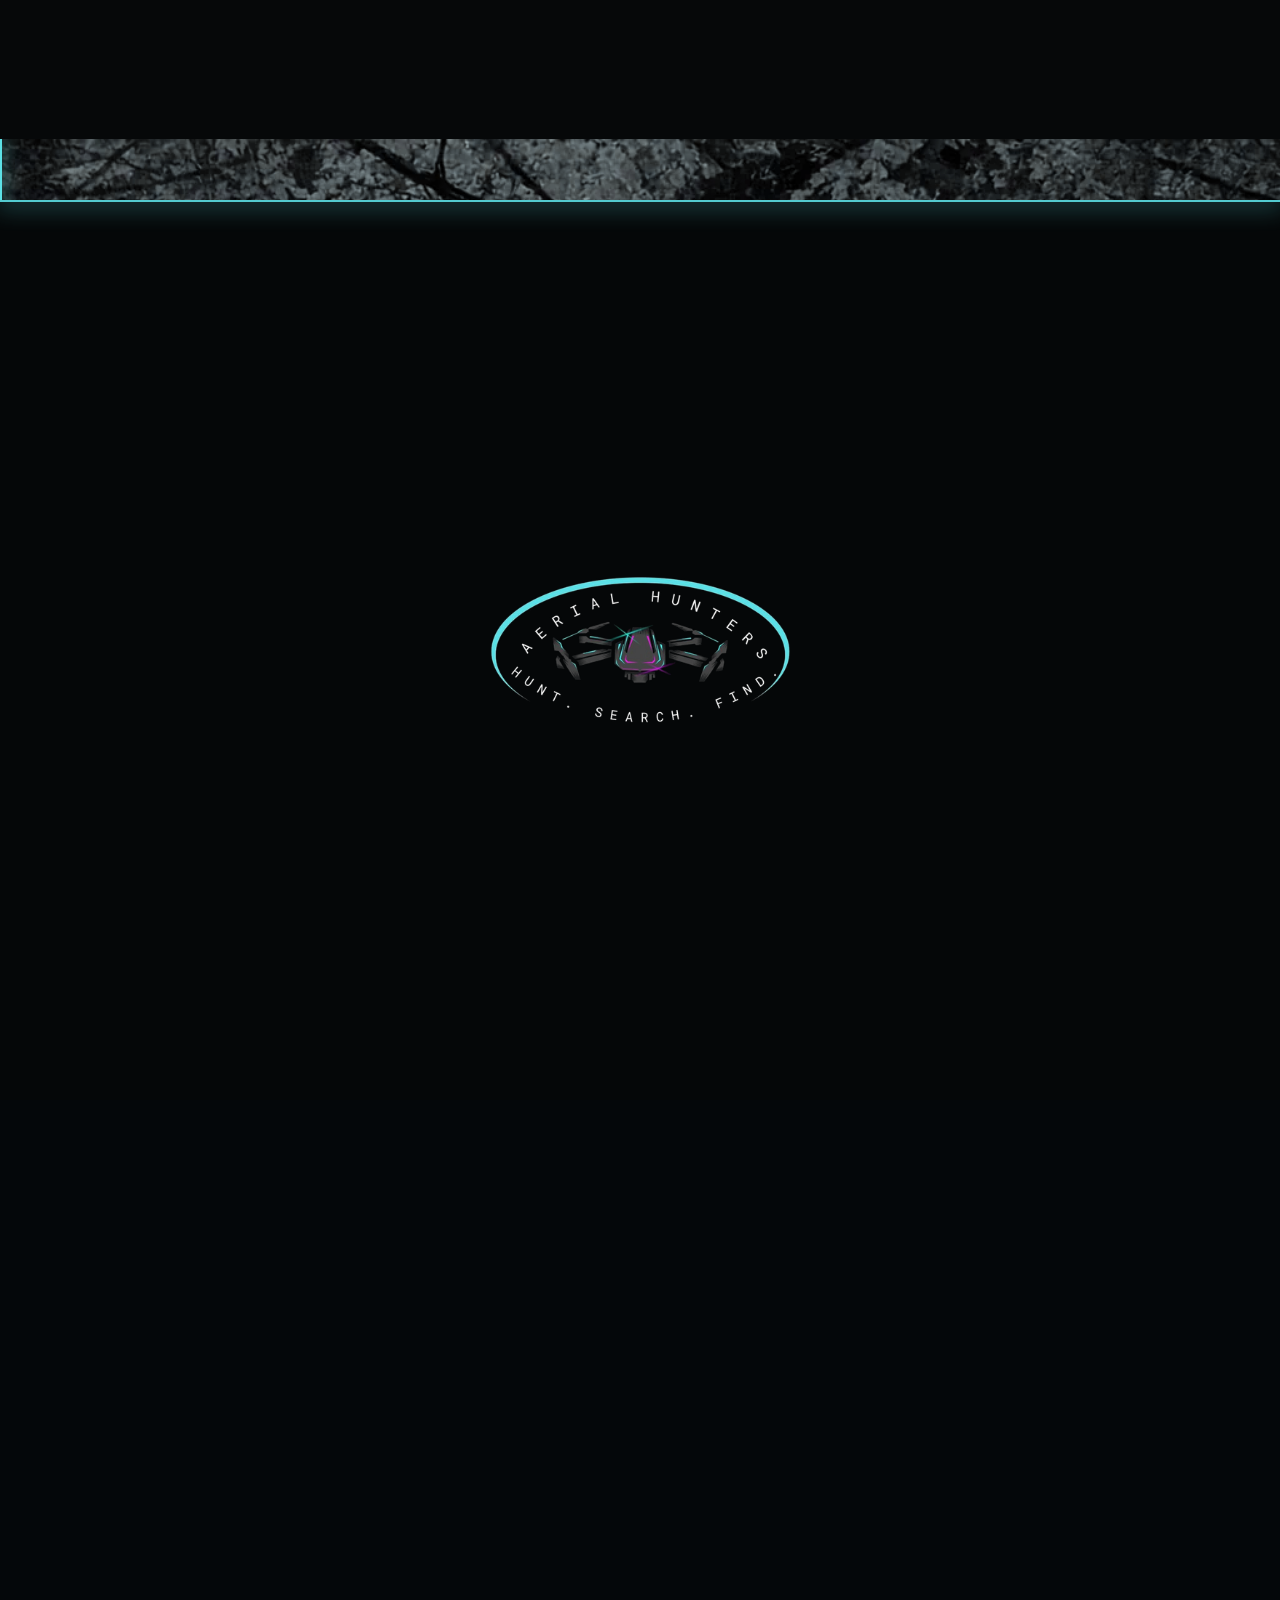
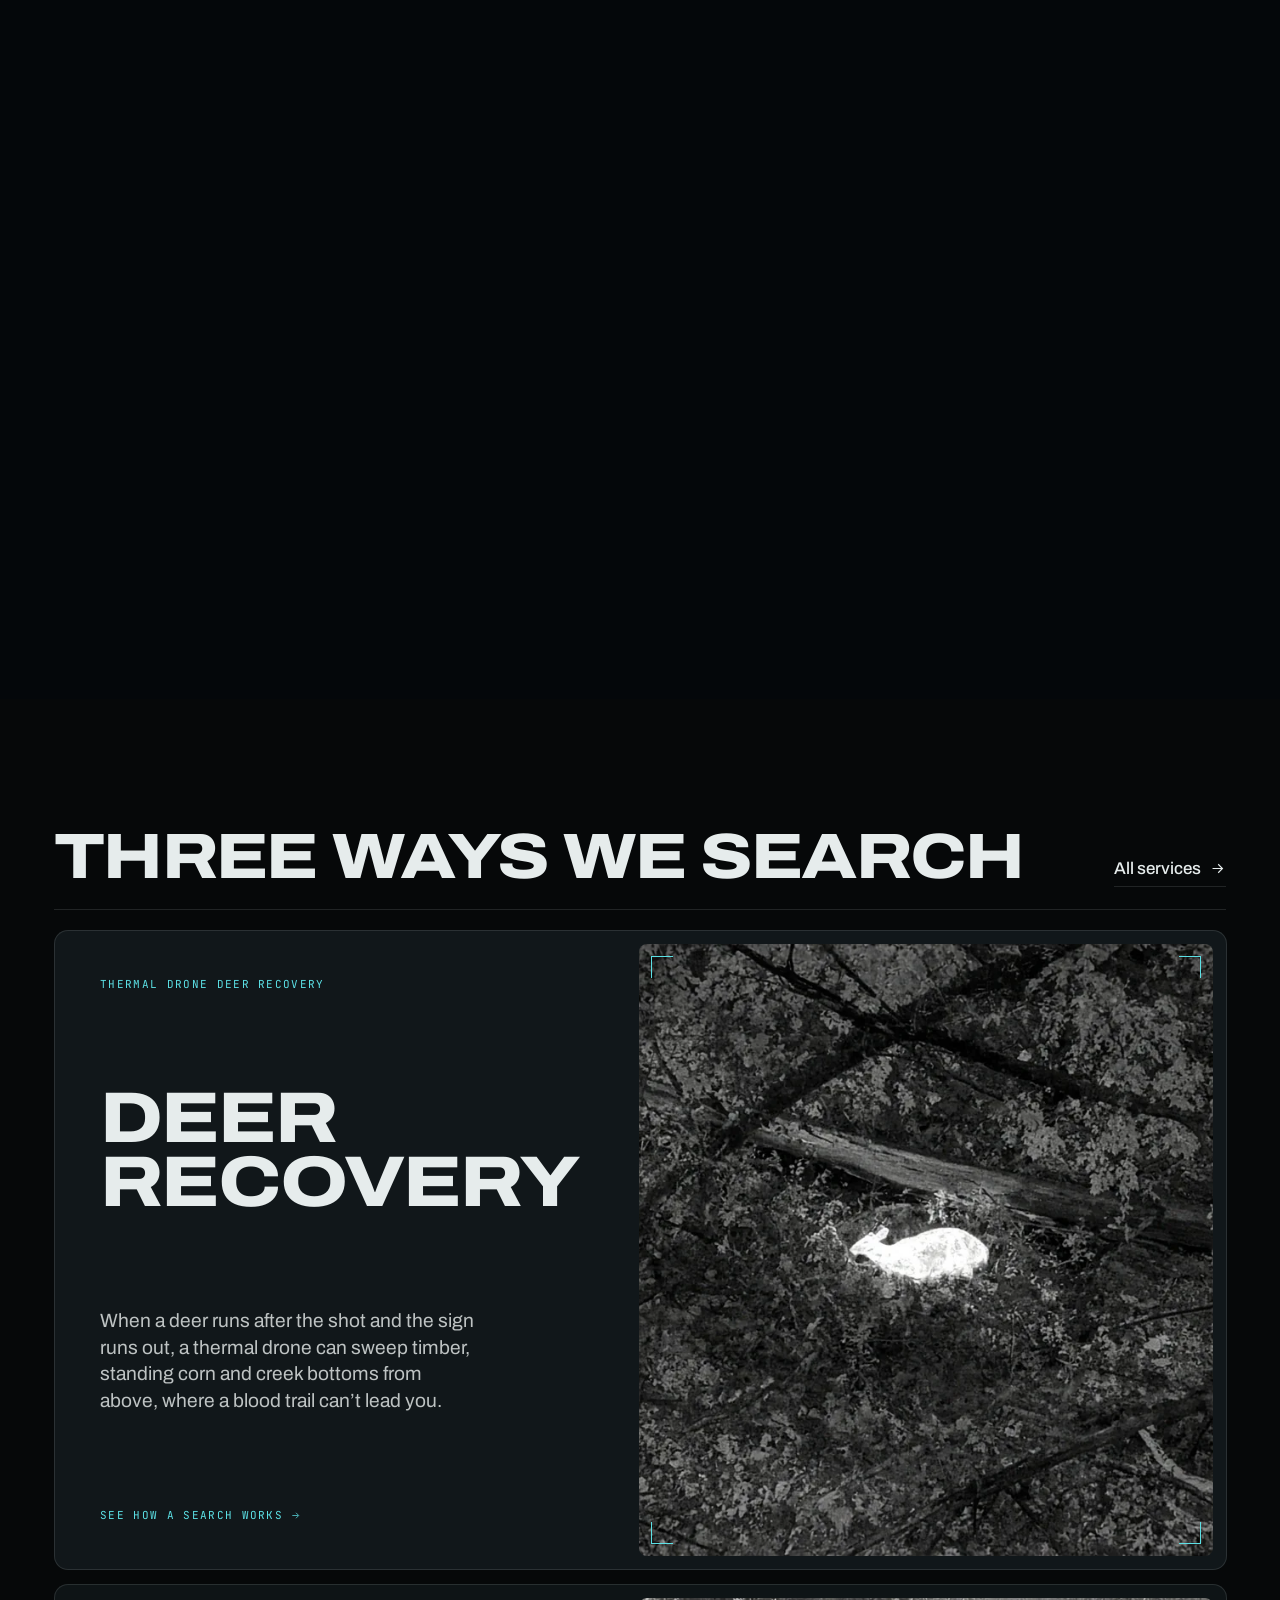
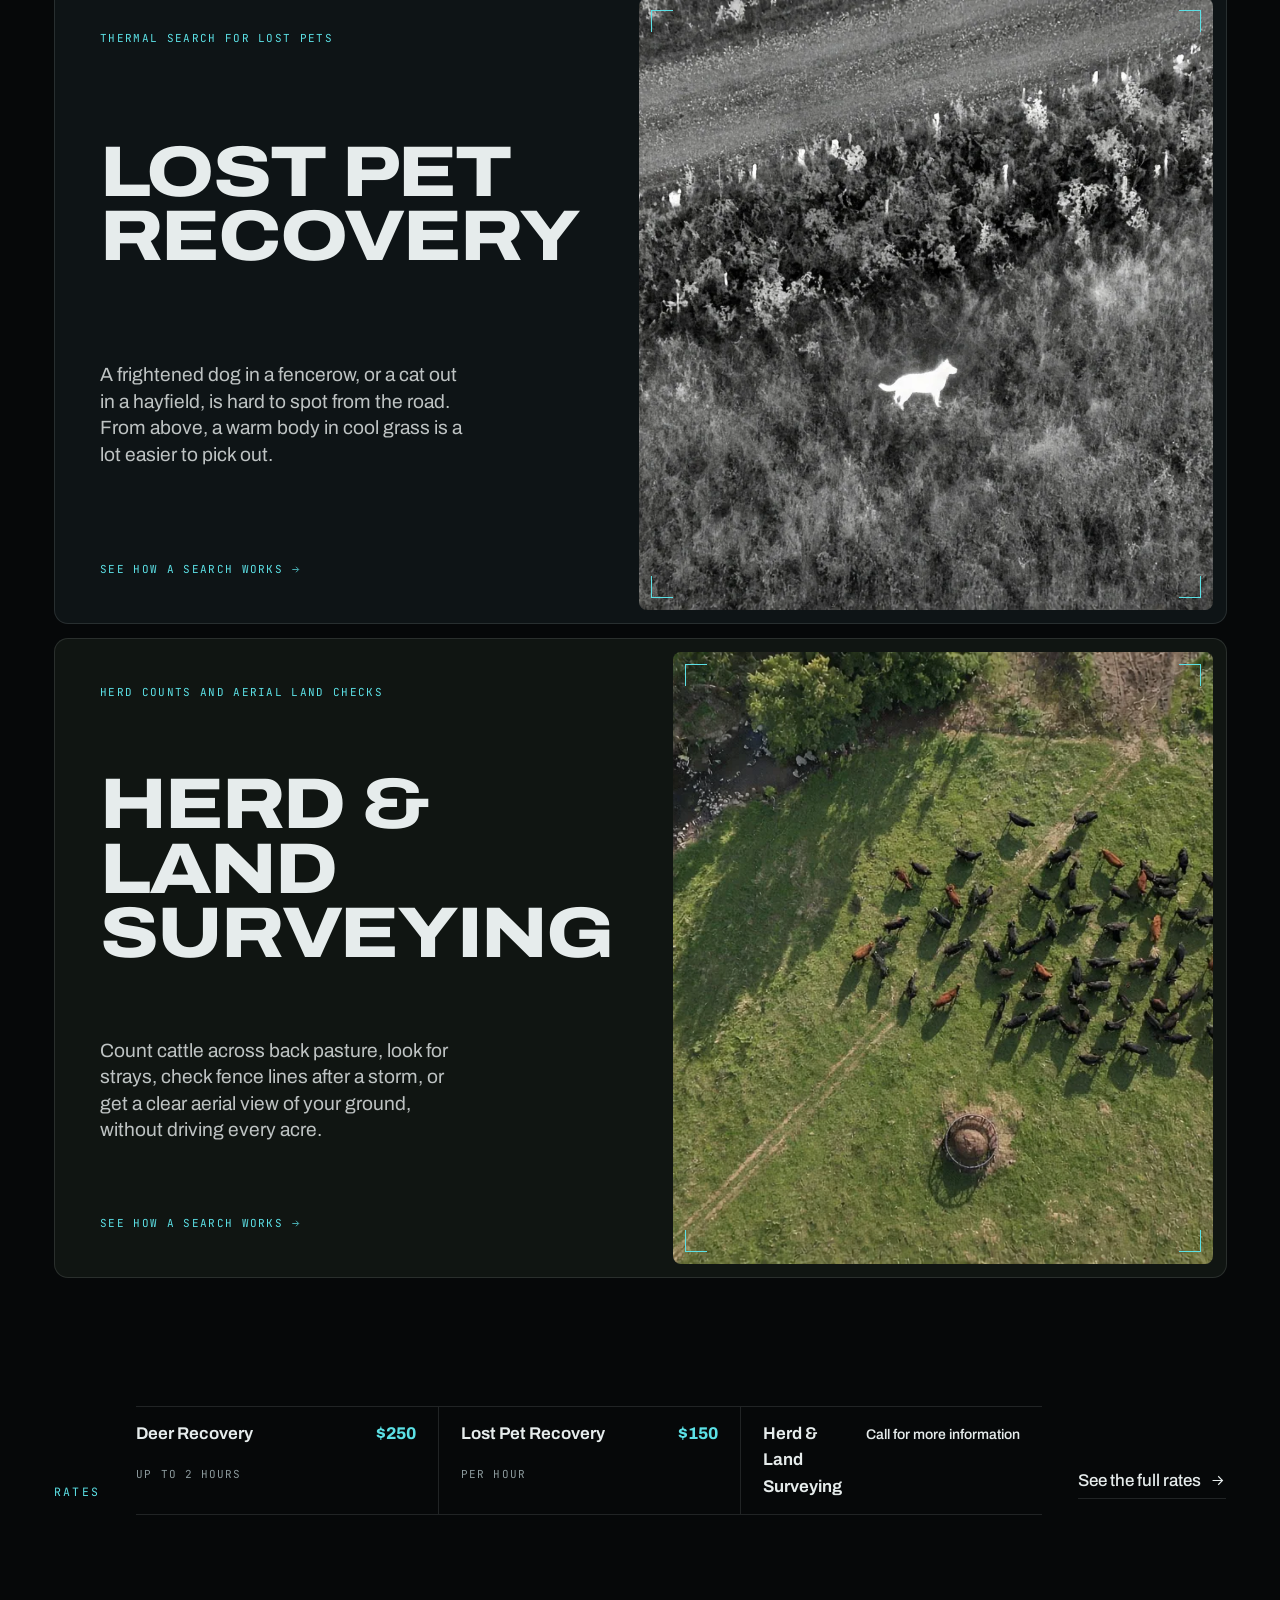
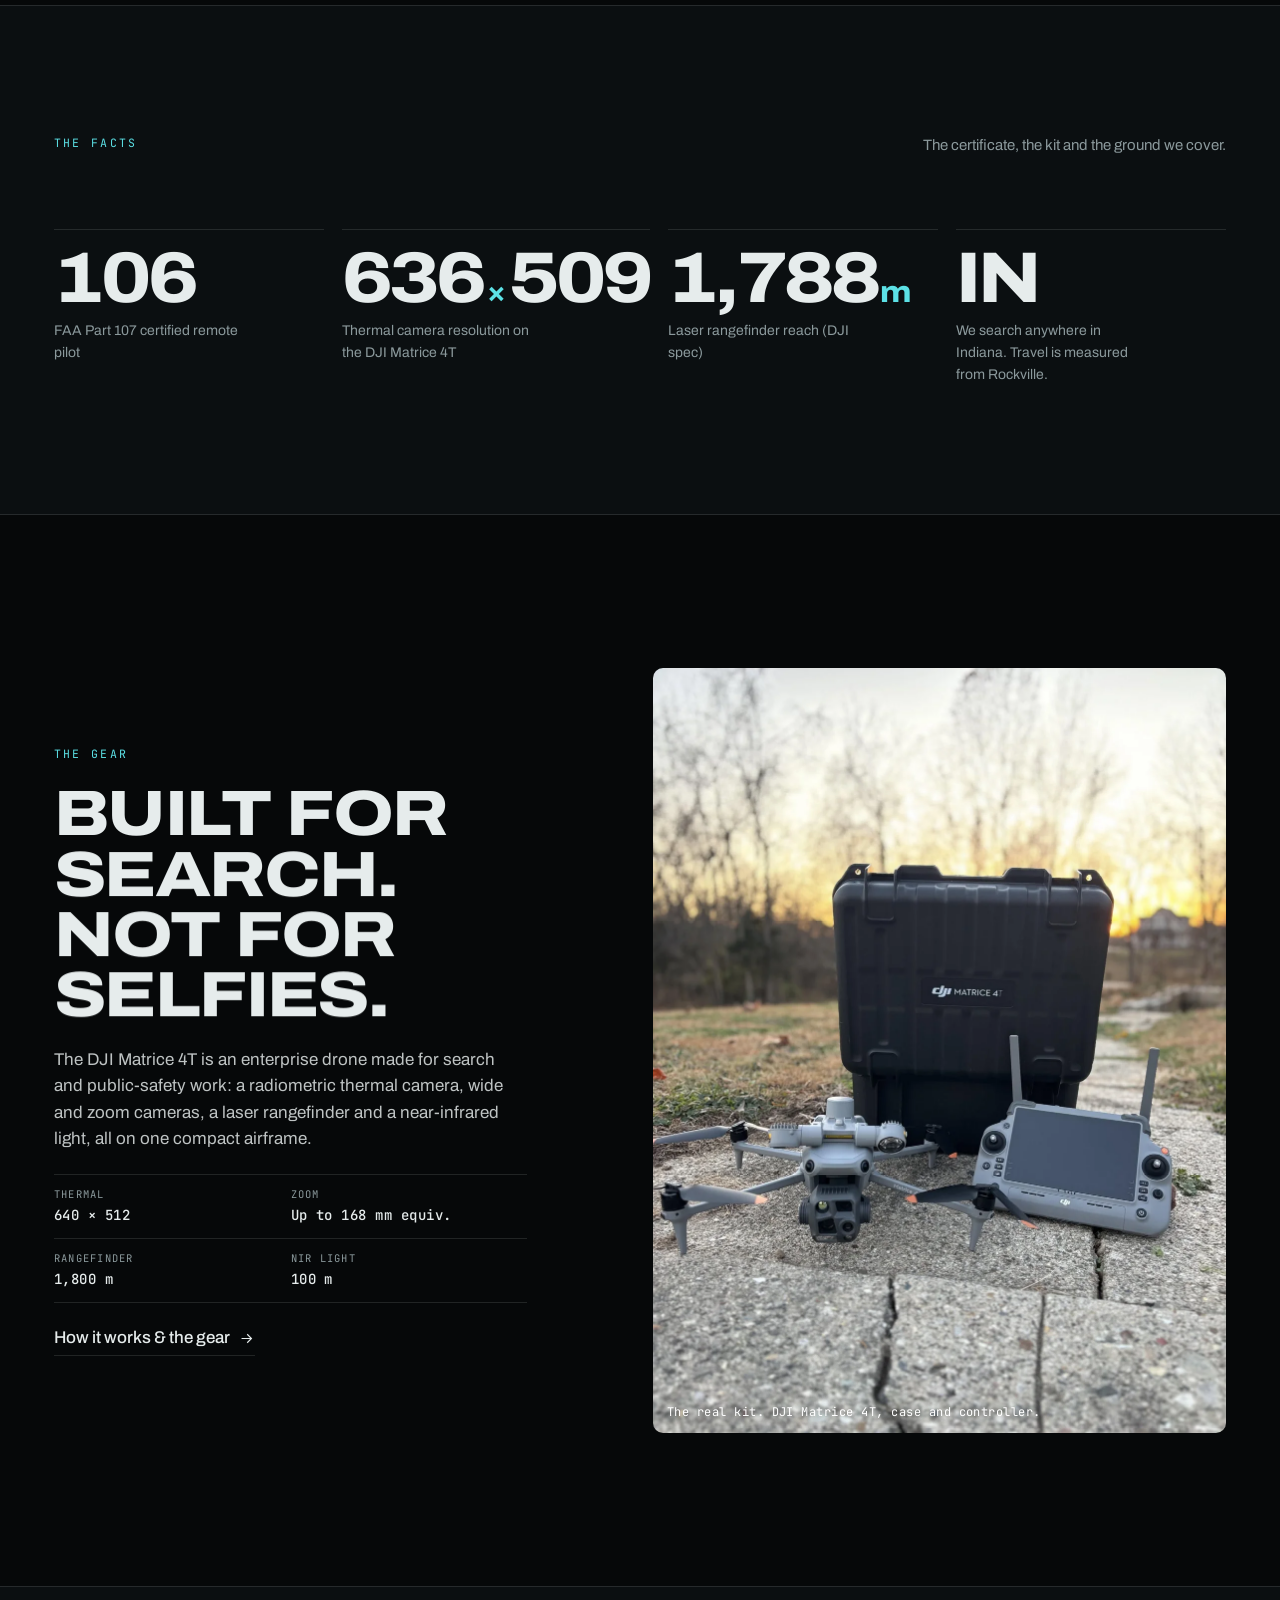
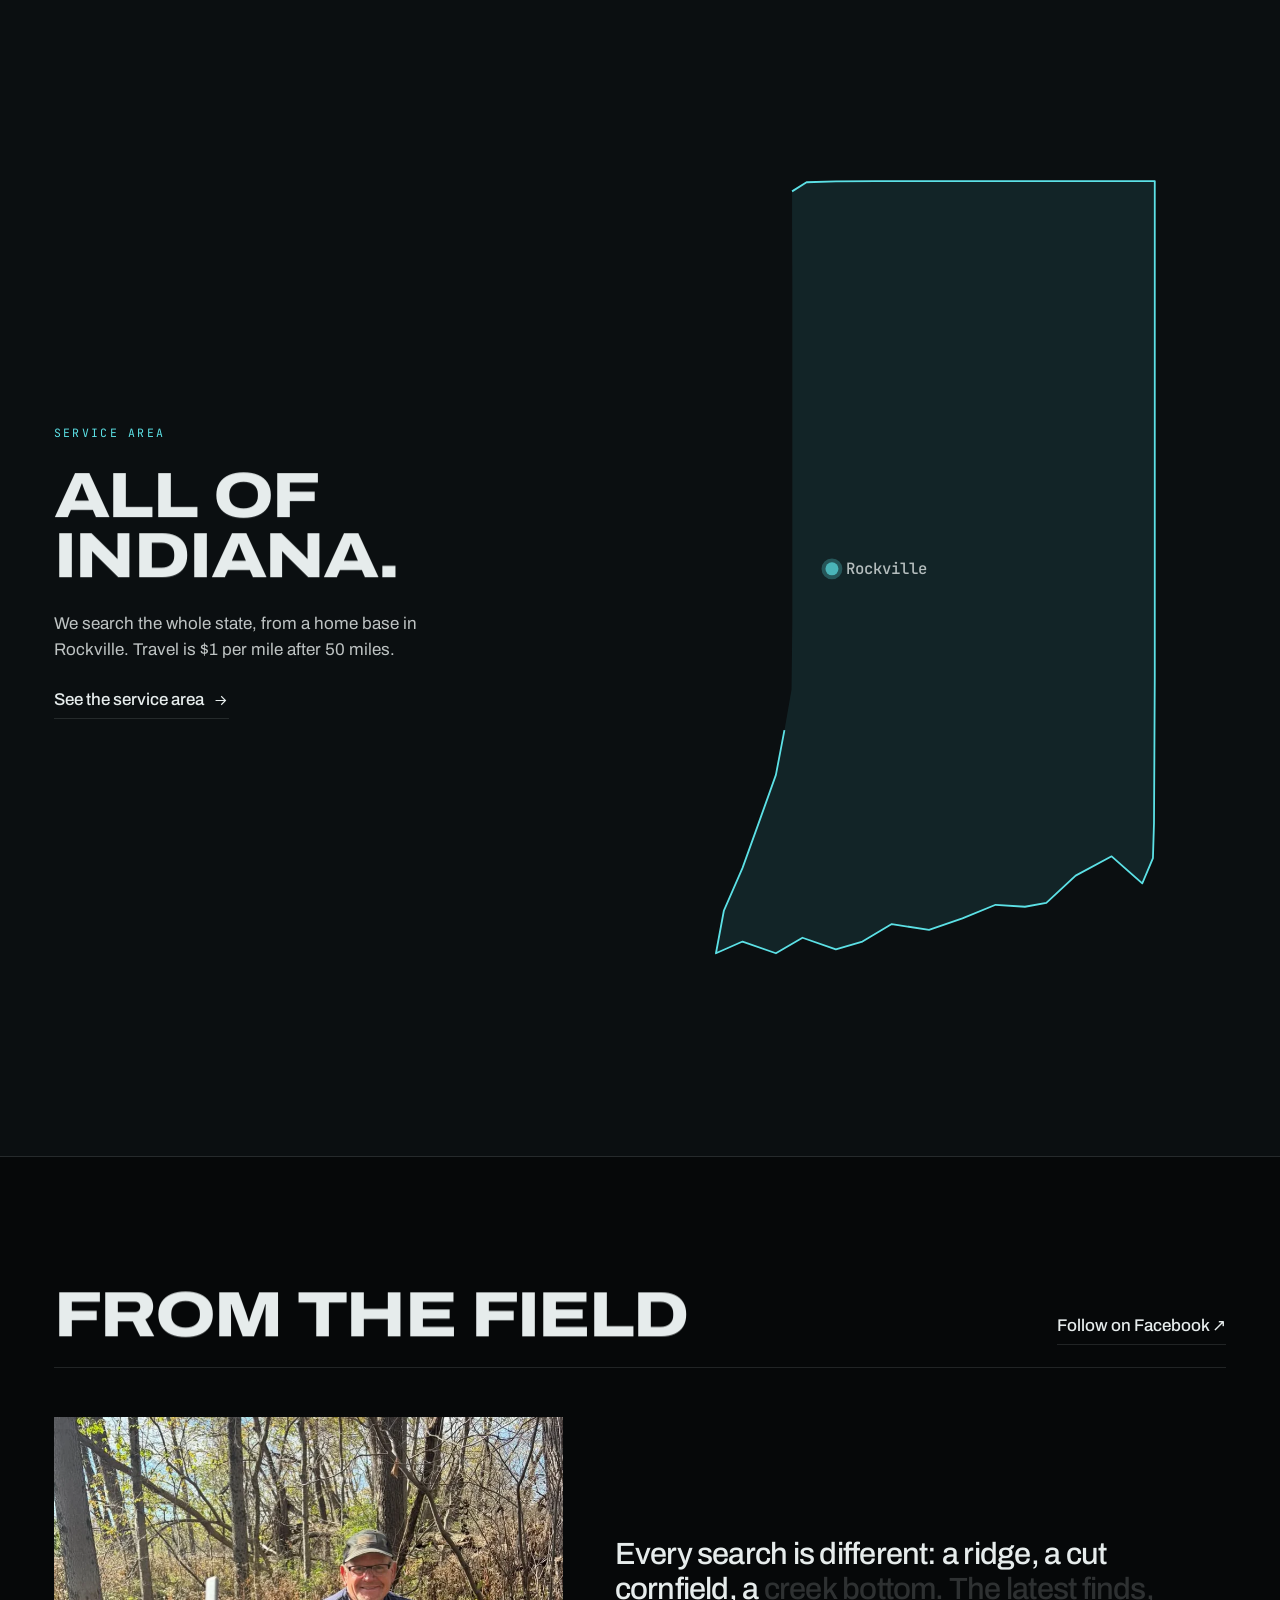
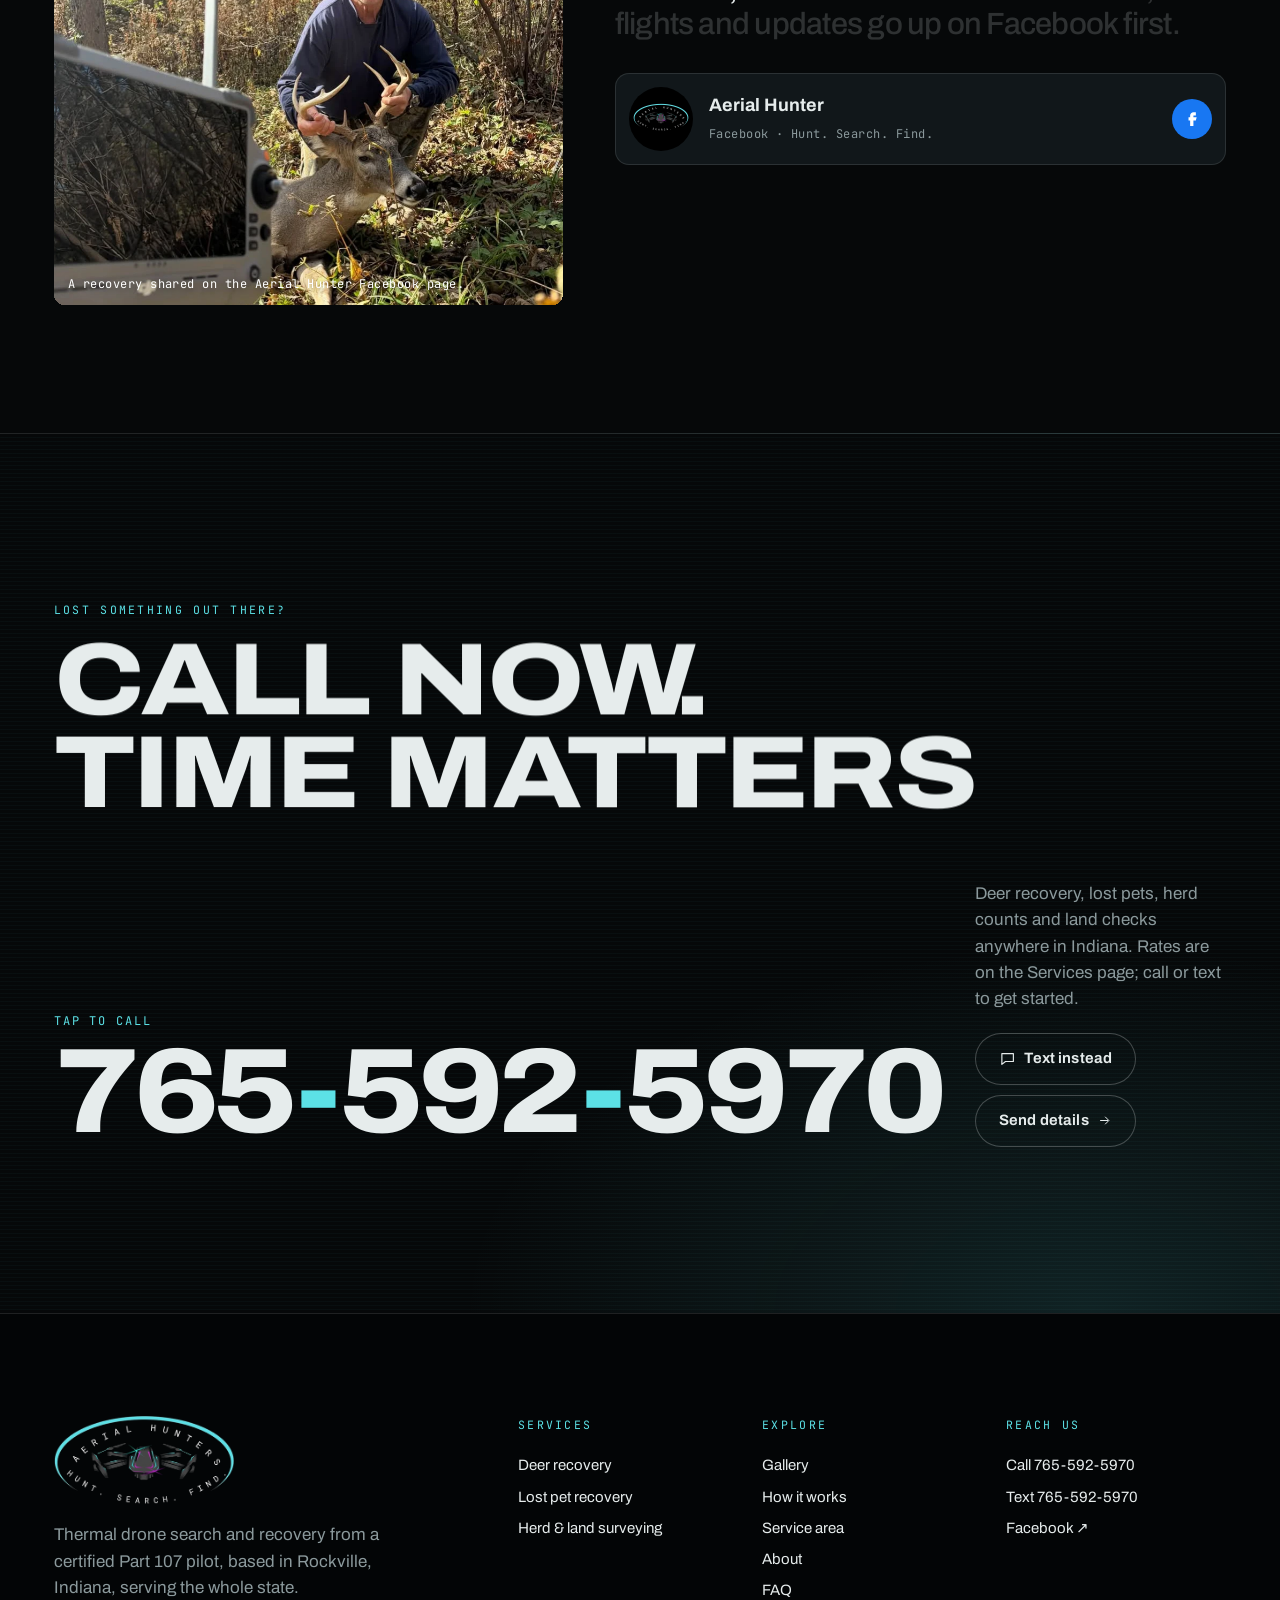
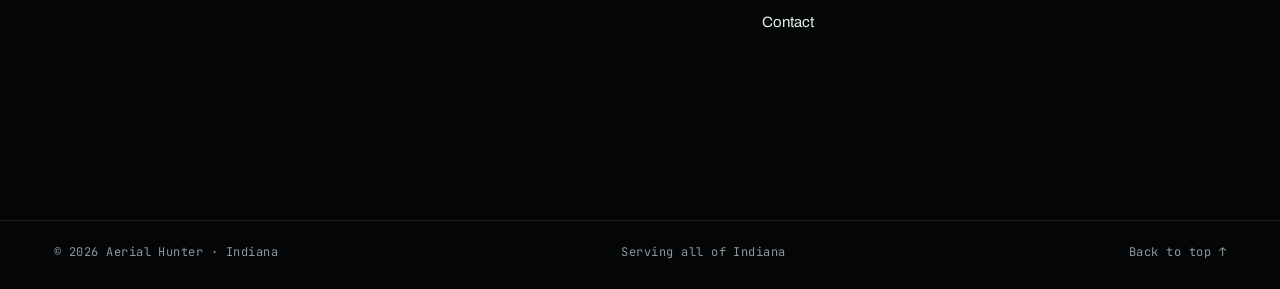
==== commit 993ad347: "Drop the duplicate UTV photo from the Gallery" ====
--- a/index.html
+++ b/index.html
@@ -14,7 +14,7 @@
 <link rel="apple-touch-icon" href="assets/img/logo-square.png">
 <link rel="preconnect" href="https://fonts.googleapis.com"><link rel="preconnect" href="https://fonts.gstatic.com" crossorigin>
 <link rel="stylesheet" href="https://fonts.googleapis.com/css2?family=Archivo:wdth,wght@62..125,300..900&family=JetBrains+Mono:wght@400;500&display=swap">
-<link rel="stylesheet" href="assets/css/site.css?v=478">
+<link rel="stylesheet" href="assets/css/site.css?v=479">
 <script type="application/ld+json">{"@context":"https://schema.org","@type":"LocalBusiness","name":"Aerial Hunter","slogan":"Hunt. Search. Find.","telephone":"+1-765-592-5970","areaServed":{"@type":"State","name":"Indiana"},"sameAs":["https://www.facebook.com/people/Aerial-Hunter/61583336984487/"],"description":"Thermal drone deer recovery, lost pet recovery and herd and land surveying."}</script>
 <script>(function(d,w){var h=d.documentElement;h.className=h.className.replace('no-js','js');var rm=w.matchMedia&&w.matchMedia('(prefers-reduced-motion: reduce)').matches;if(!rm){h.classList.add('motion');try{if(sessionStorage.getItem('ah-pt')==='1')h.classList.add('pt-in')}catch(e){}}else{h.classList.add('no-motion')}setTimeout(function(){if(!w.__ahReady){h.classList.remove('motion','pt-in');h.classList.add('no-motion')}},4000)})(document,window)</script>
 </head>
@@ -257,7 +257,7 @@
 <script src="assets/vendor/gsap.min.js" defer></script>
 <script src="assets/vendor/ScrollTrigger.min.js" defer></script>
 <script src="assets/vendor/lenis.min.js" defer></script>
-<script src="assets/js/site.js?v=478" defer></script>
+<script src="assets/js/site.js?v=479" defer></script>
 
 </body>
 </html>
--- a/assets/css/site.css
+++ b/assets/css/site.css
@@ -819,11 +819,9 @@
 .gal-btn img{transform-origin:50% 50%;transition:transform 1.2s var(--ease)}
 @media(hover:hover) and (pointer:fine){.gal-btn:hover img{transform:scale(1.035)}}
 @media(min-width:900px){
-  .gal-grid{grid-template-columns:repeat(6,minmax(0,1fr));gap:18px 22px;align-items:start}
-  .gal-item:nth-child(-n+4){grid-column:span 3}
-  .gal-item:nth-child(n+5){grid-column:span 2;margin-top:0}
+  .gal-grid{grid-template-columns:minmax(0,1fr) minmax(0,1fr);gap:18px 22px;align-items:start}
   .gal-item:nth-child(odd){margin-top:0}
-  .gal-item:nth-child(-n+4):nth-child(even){margin-top:clamp(28px,4vw,64px)}
+  .gal-item:nth-child(even){margin-top:clamp(28px,4vw,64px)}
 }
 .gal-cta{padding-block:clamp(56px,9vw,140px);display:grid;gap:18px;justify-items:start;border-top:1px solid var(--line)}
 .gal-cta h2{max-width:12ch}
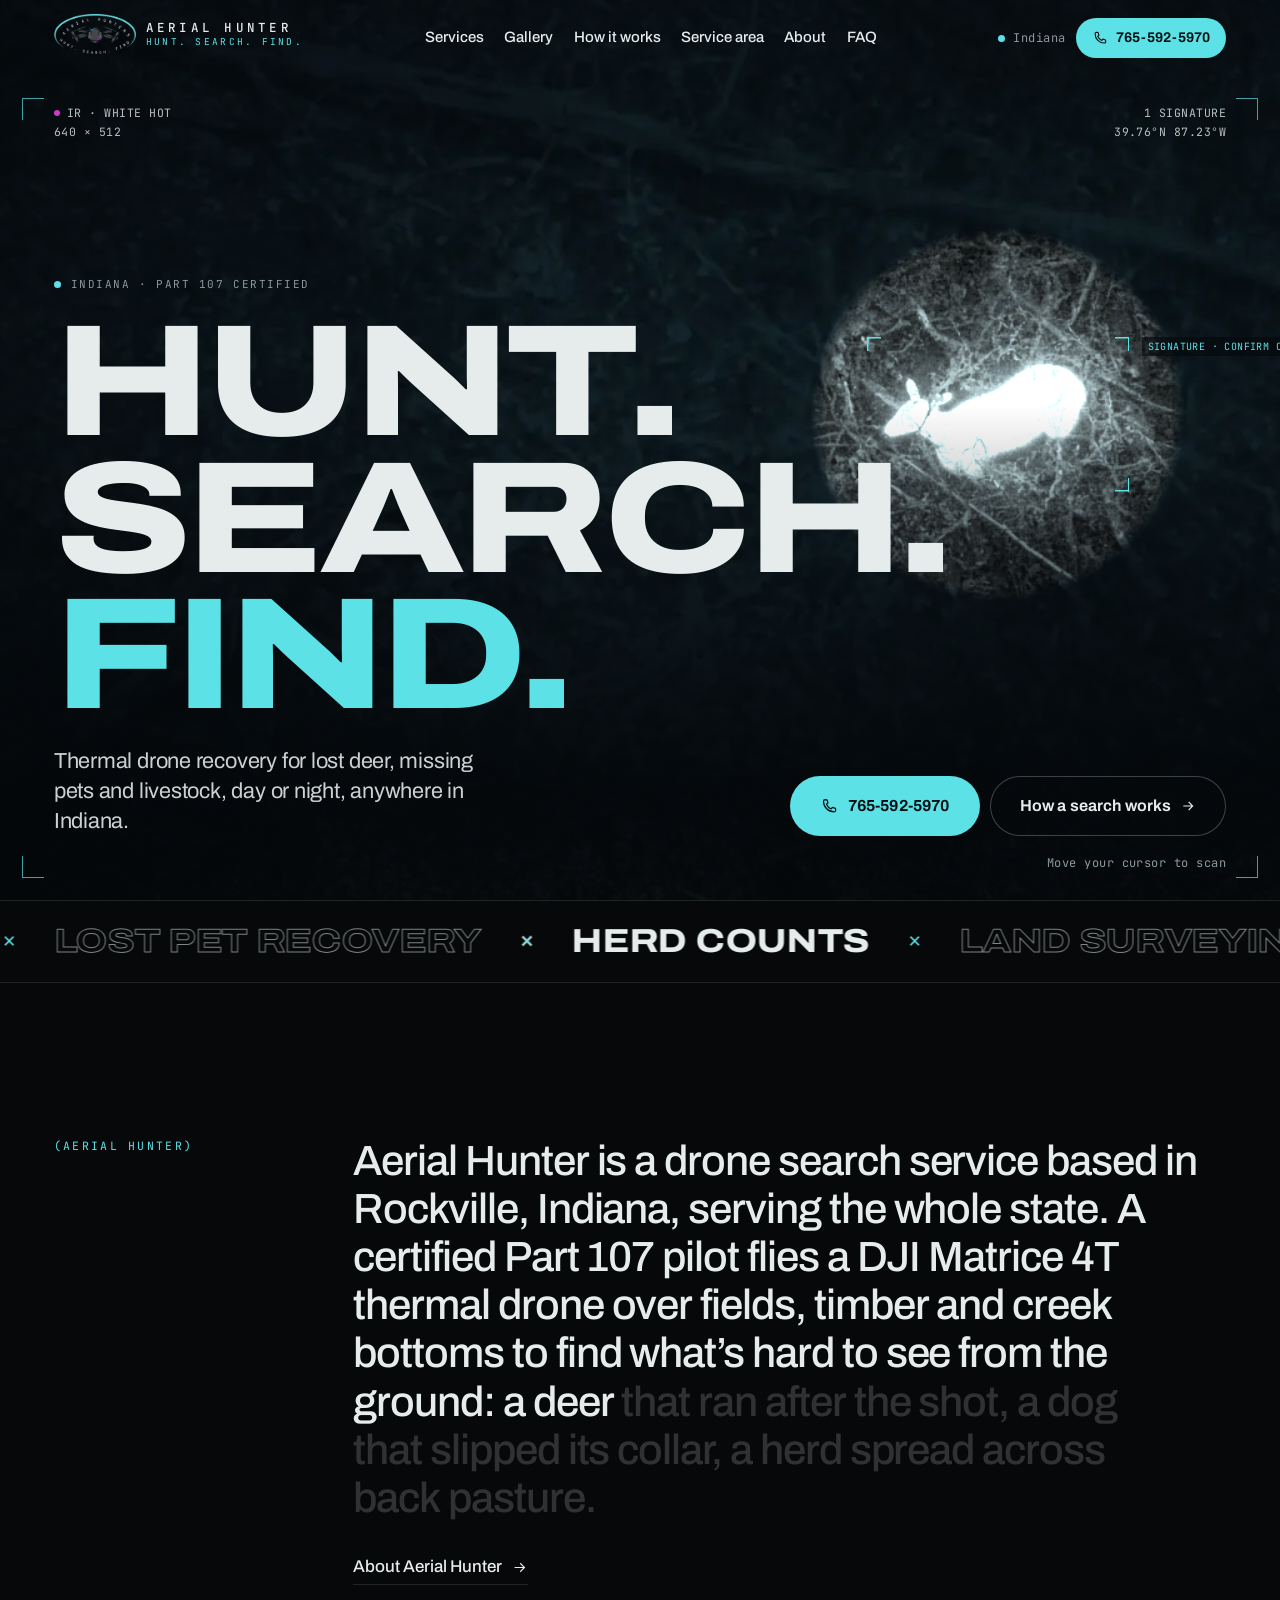
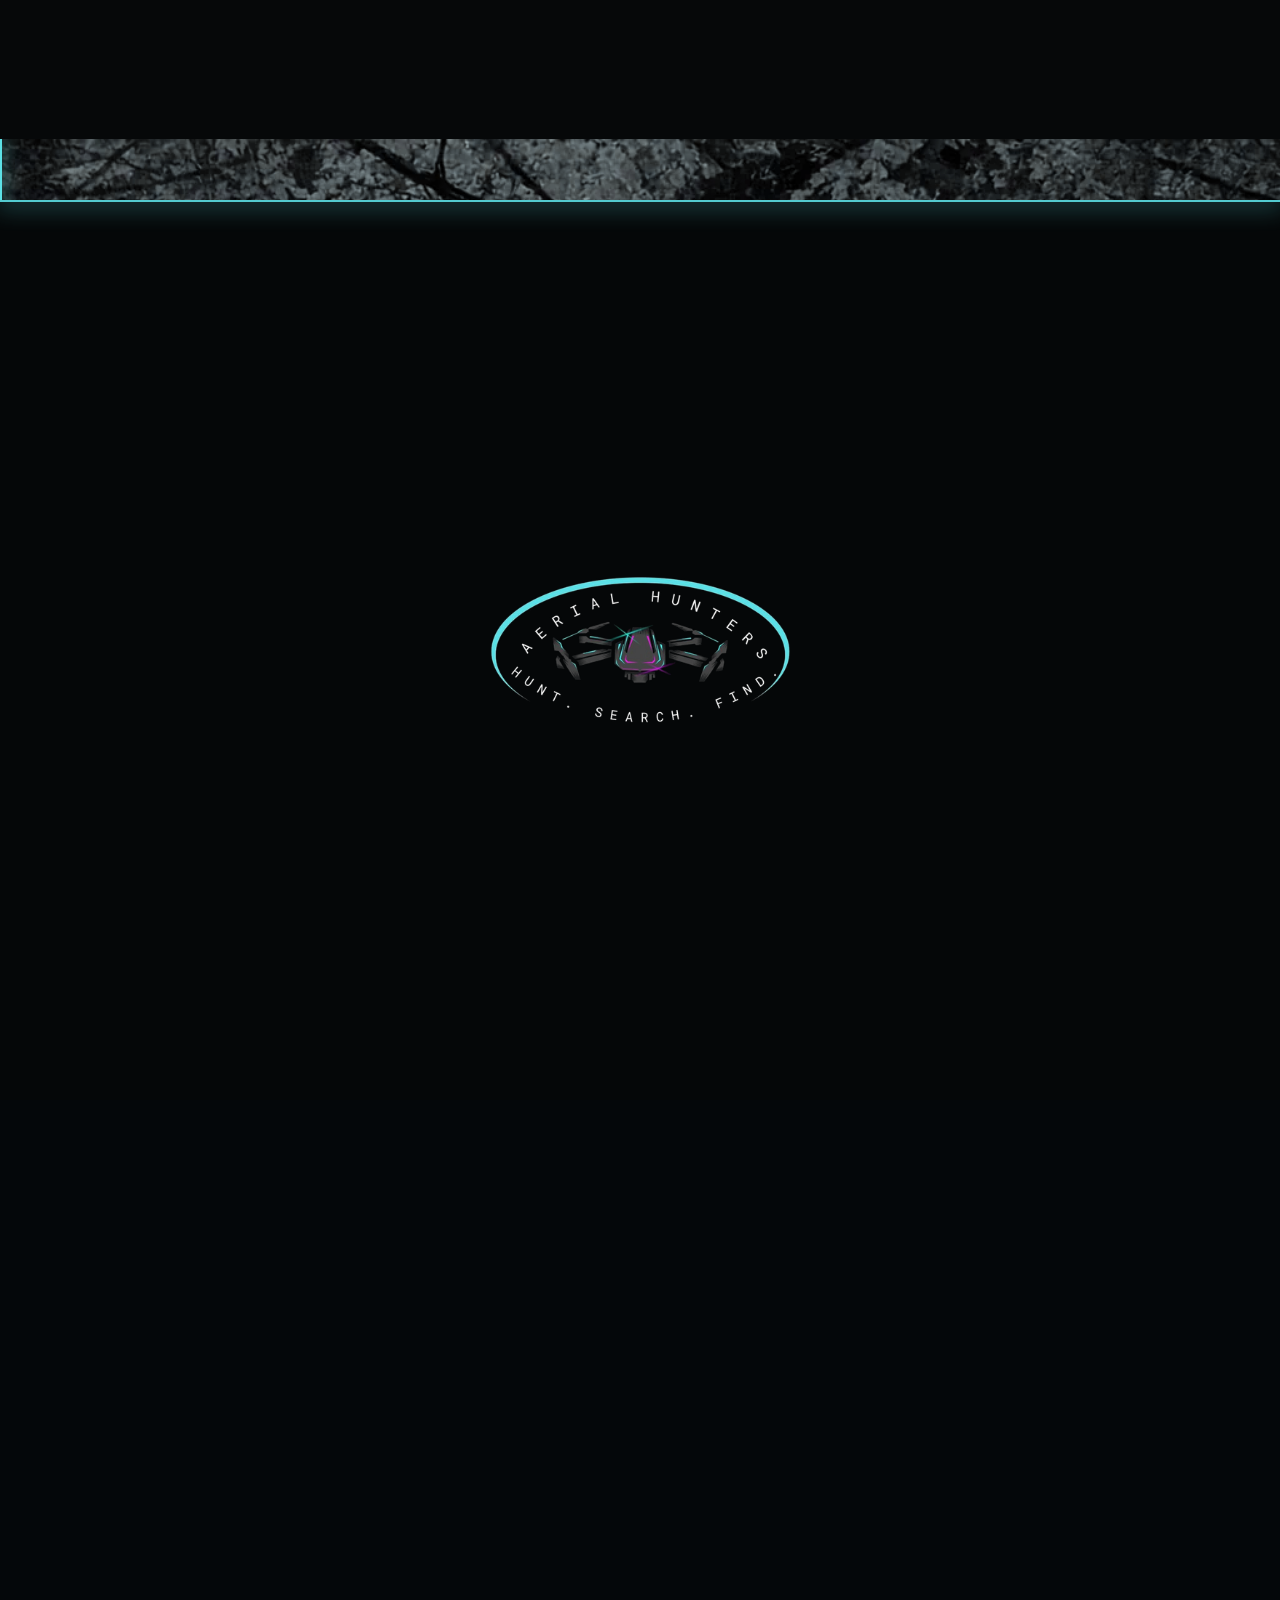
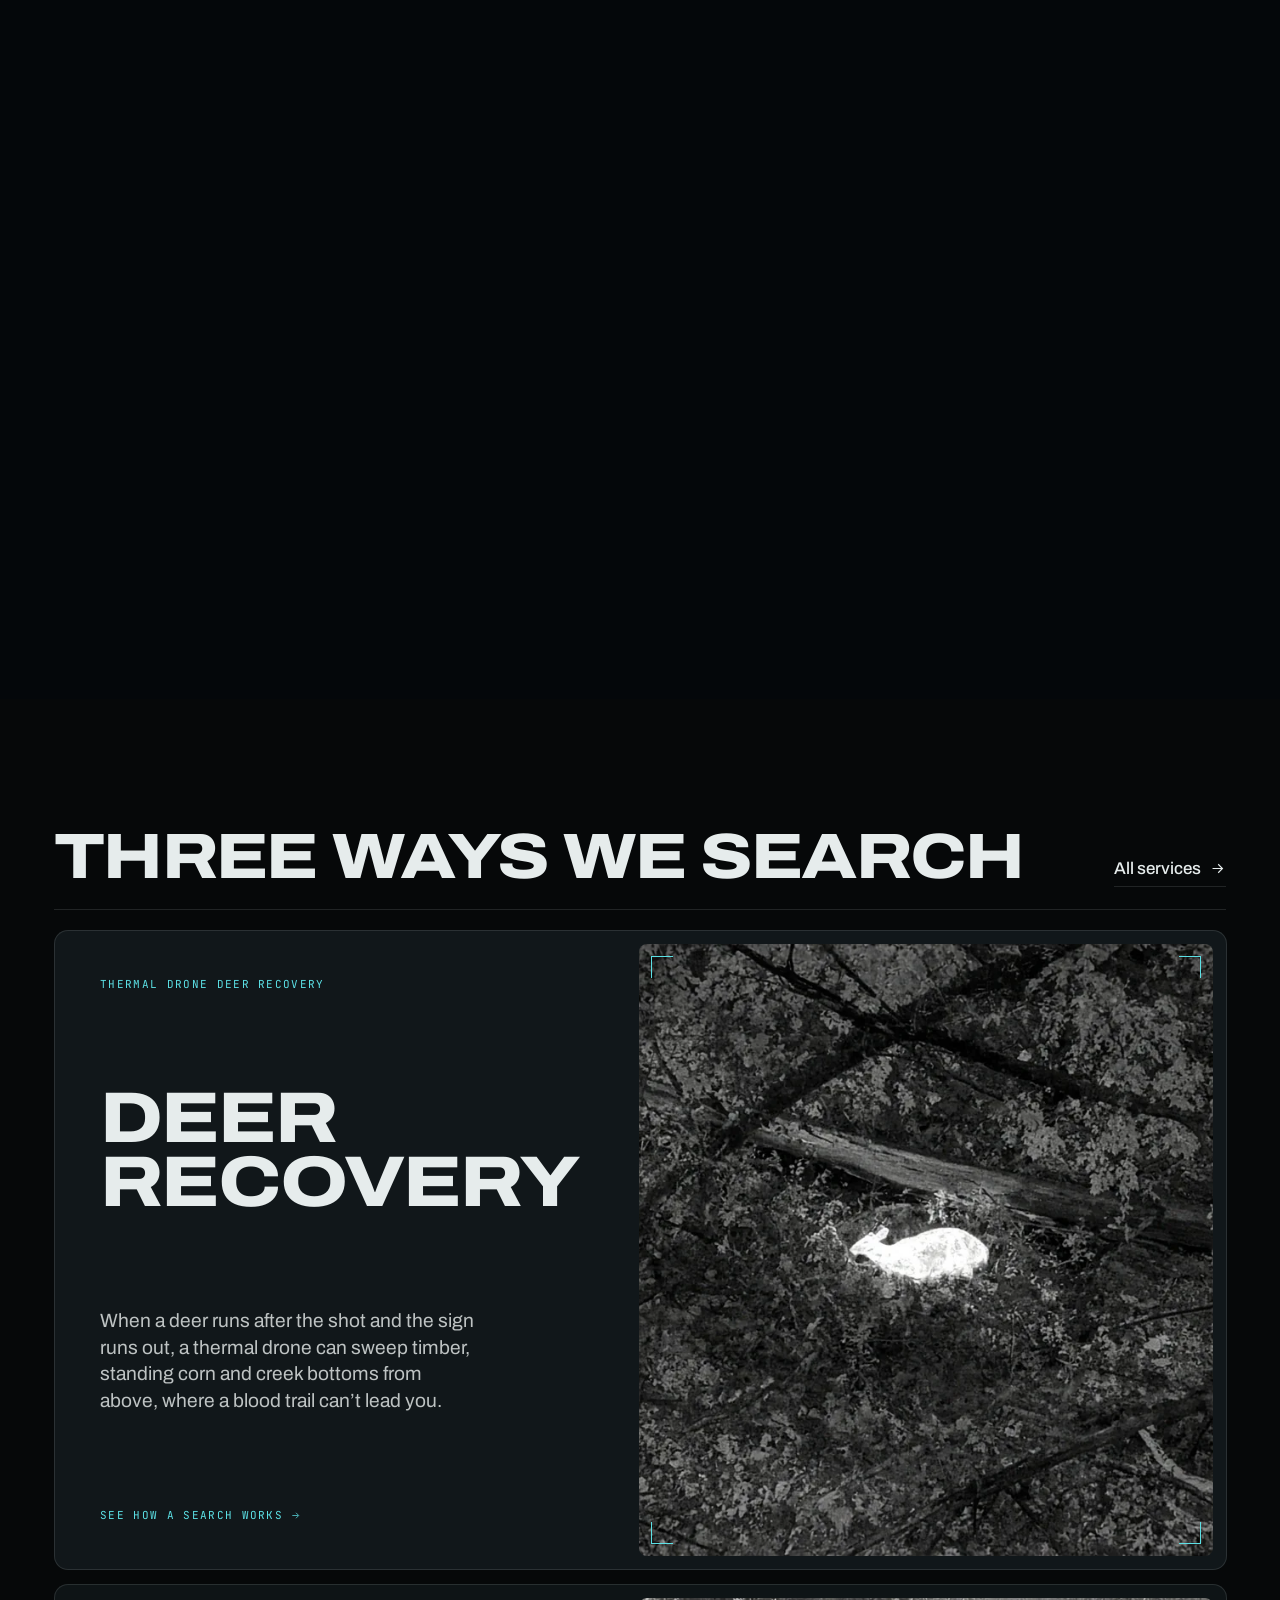
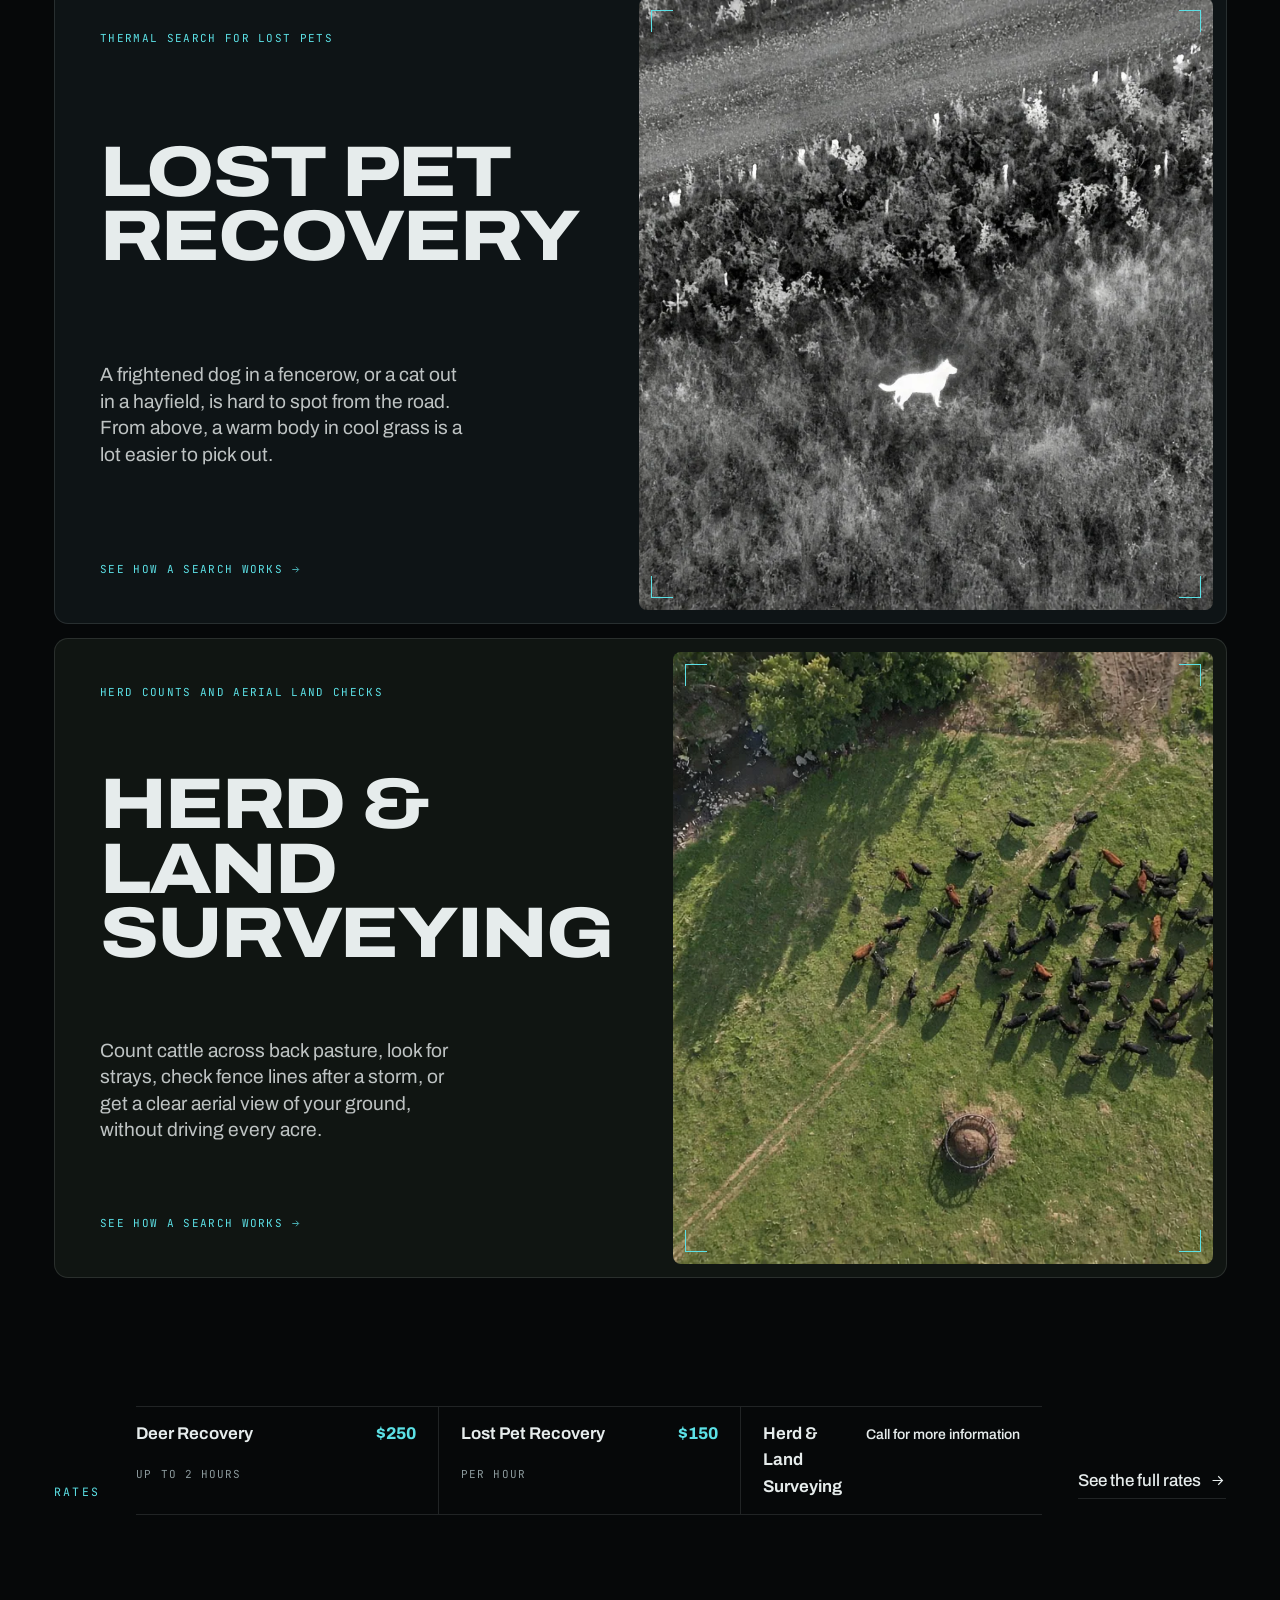
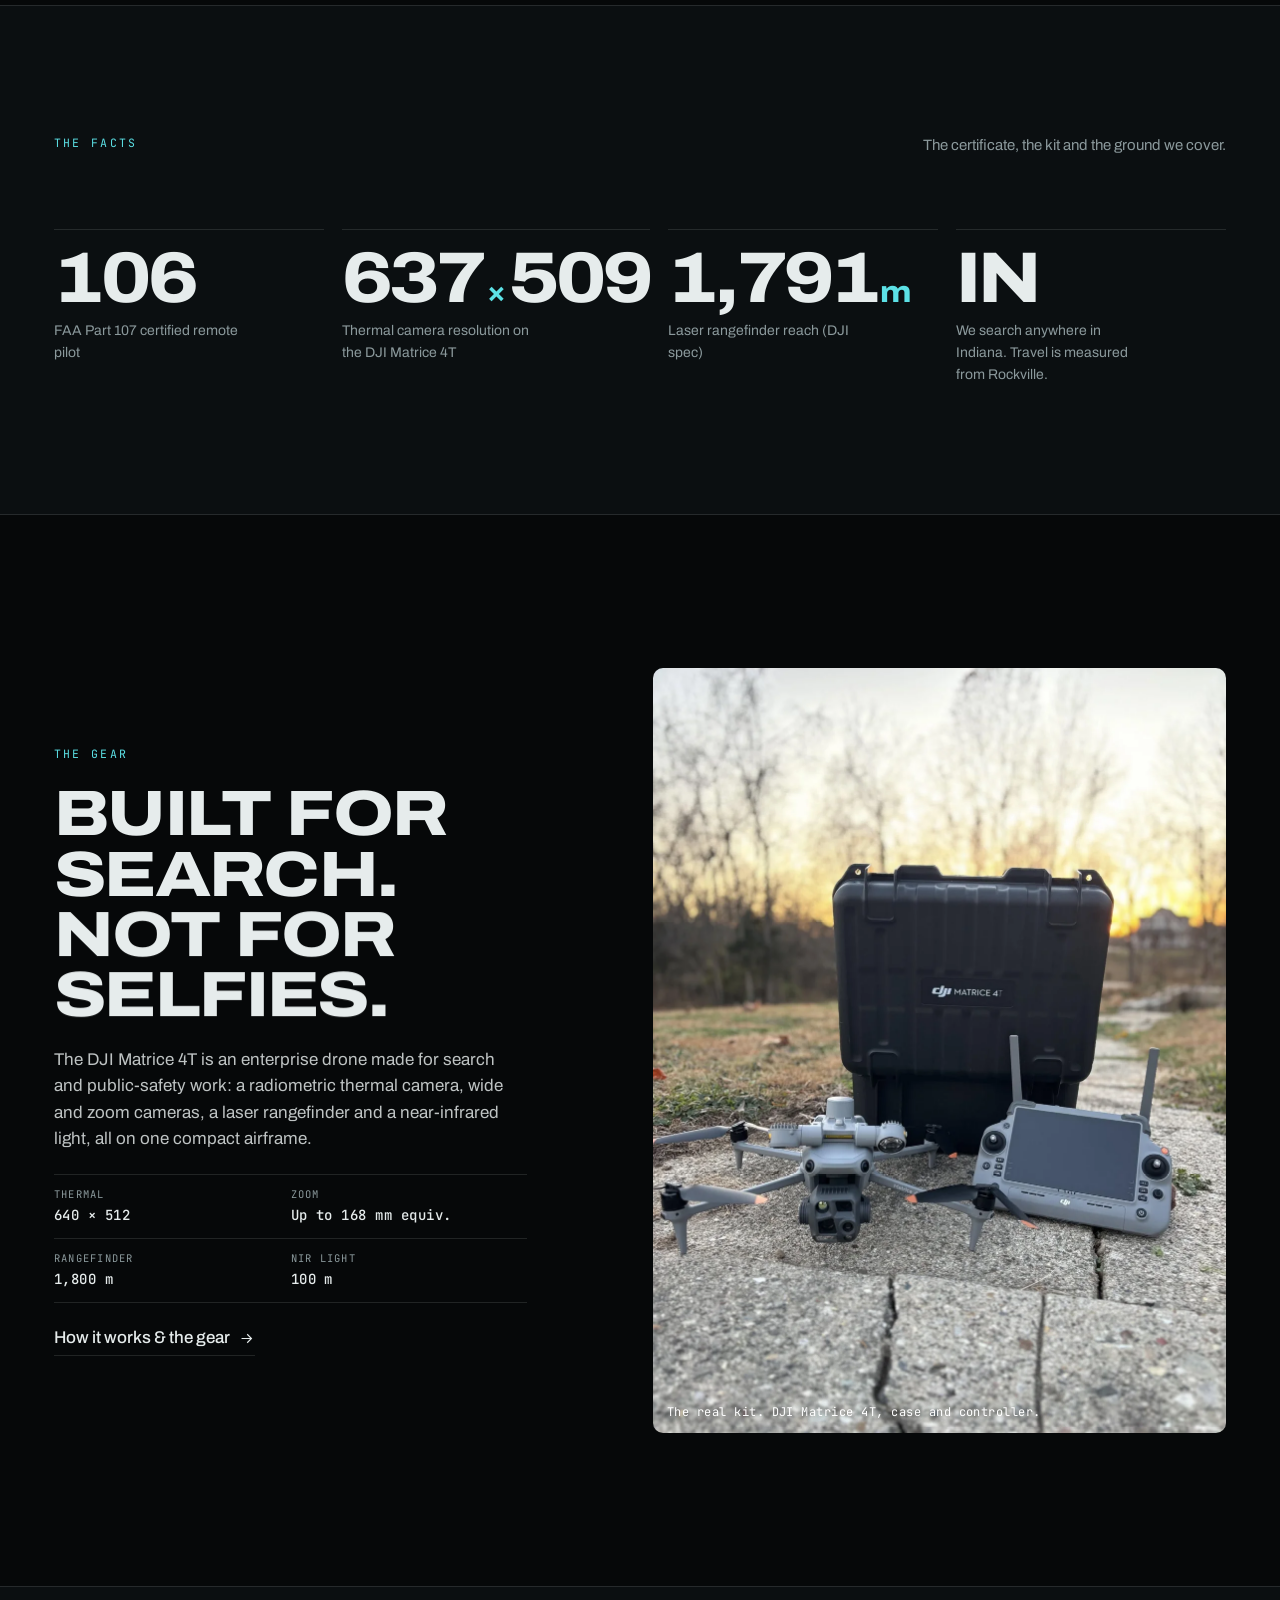
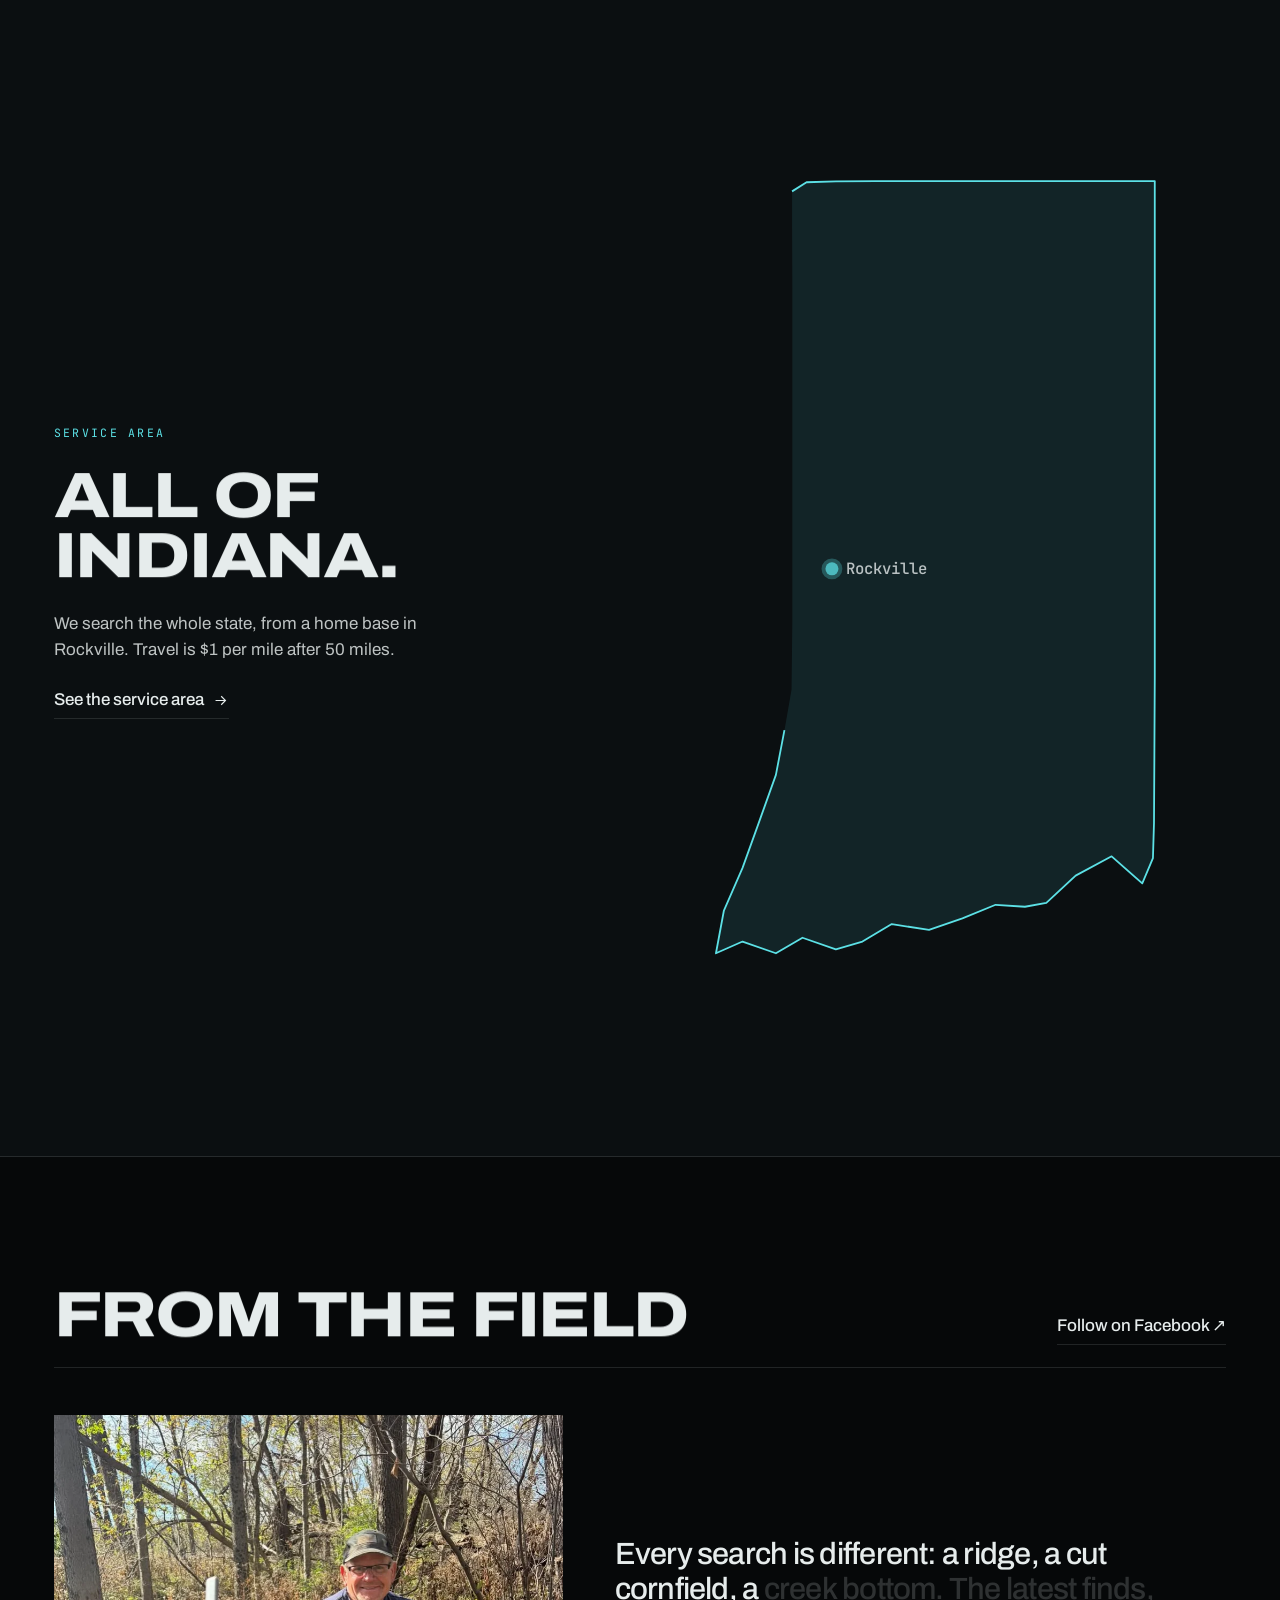
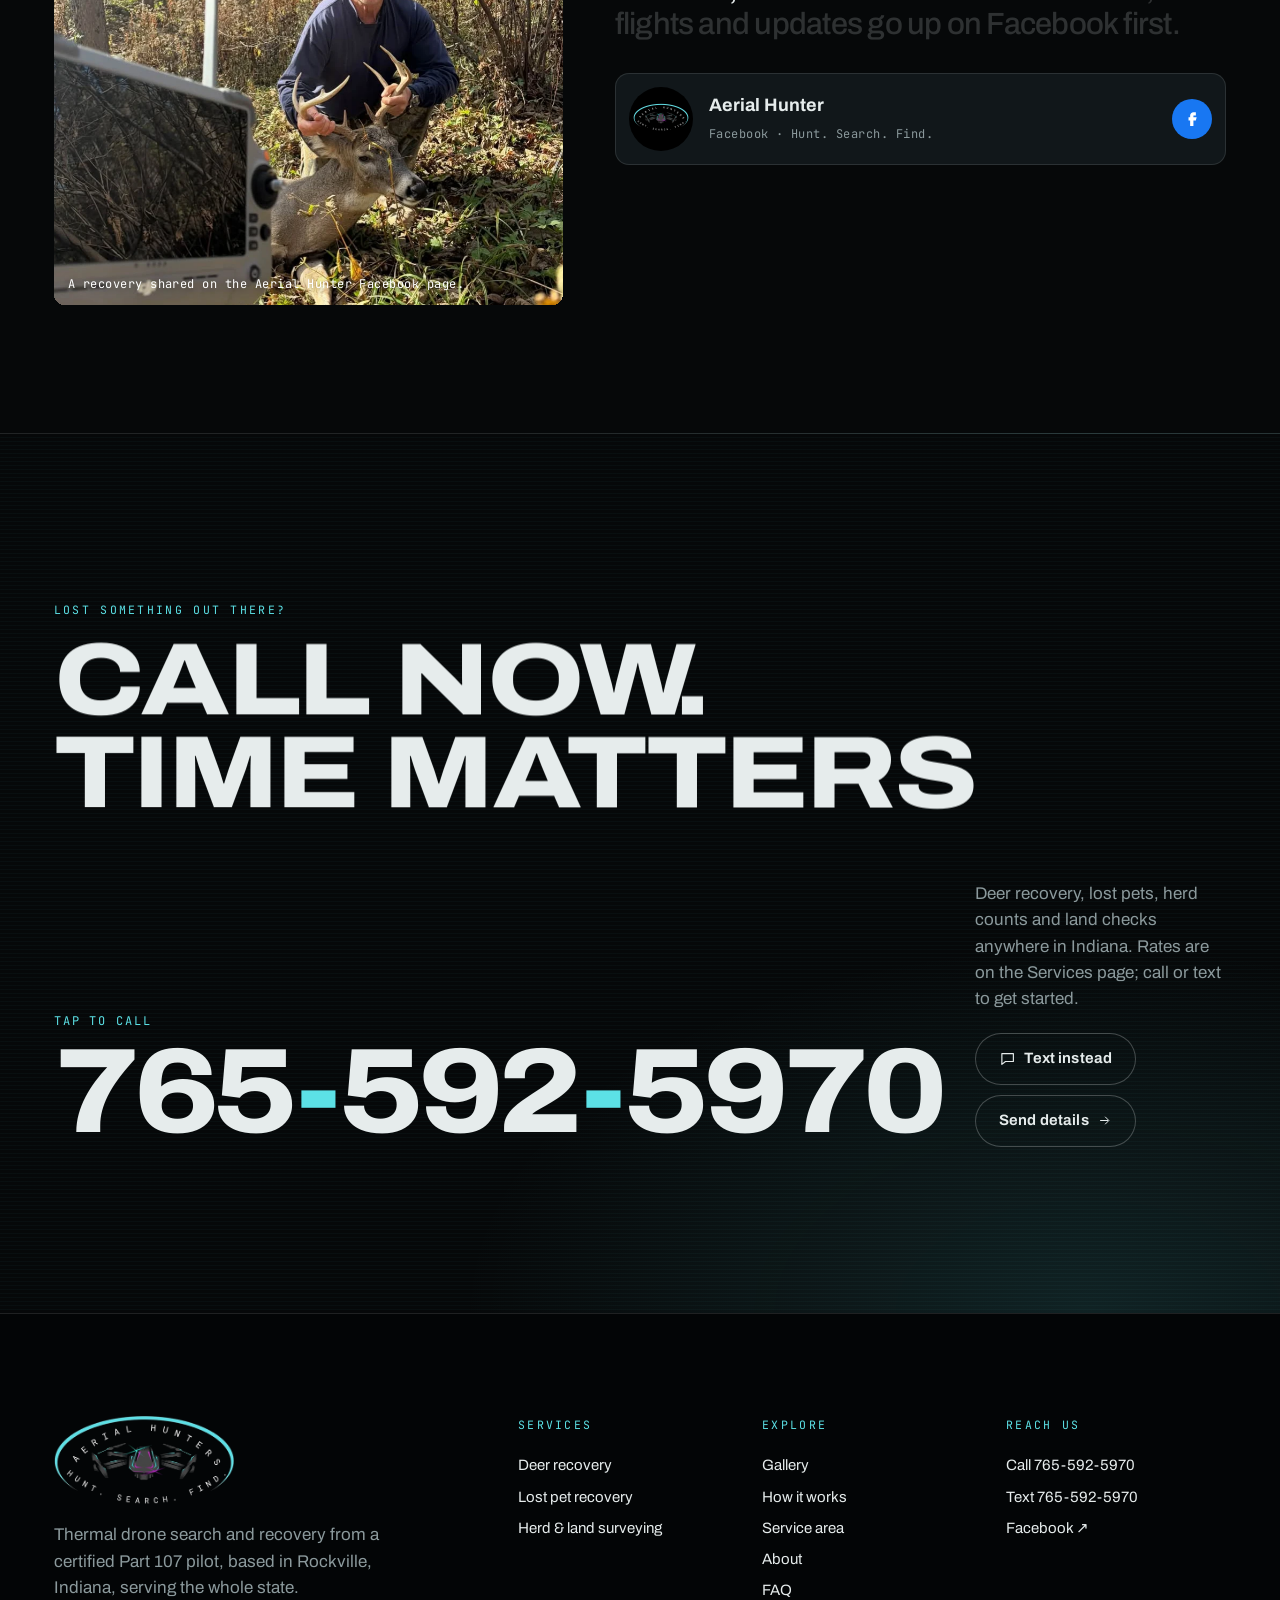
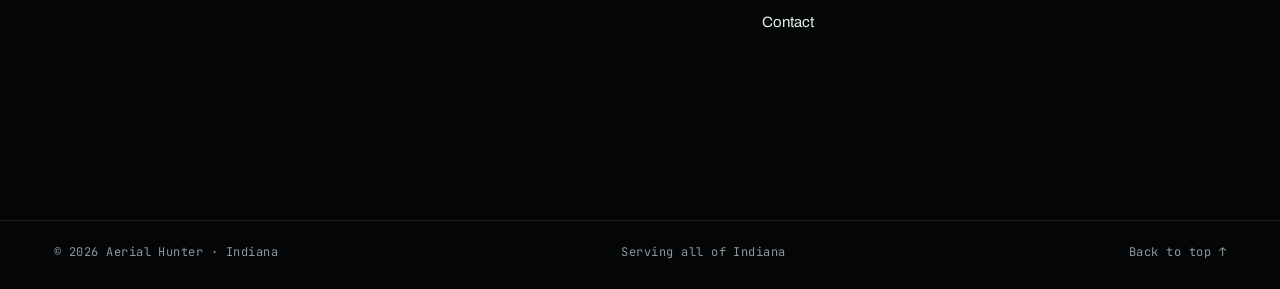
==== commit 8d879da6: "Add an eighth recovery photo to the Gallery" ====
--- a/index.html
+++ b/index.html
@@ -14,7 +14,7 @@
 <link rel="apple-touch-icon" href="assets/img/logo-square.png">
 <link rel="preconnect" href="https://fonts.googleapis.com"><link rel="preconnect" href="https://fonts.gstatic.com" crossorigin>
 <link rel="stylesheet" href="https://fonts.googleapis.com/css2?family=Archivo:wdth,wght@62..125,300..900&family=JetBrains+Mono:wght@400;500&display=swap">
-<link rel="stylesheet" href="assets/css/site.css?v=479">
+<link rel="stylesheet" href="assets/css/site.css?v=480">
 <script type="application/ld+json">{"@context":"https://schema.org","@type":"LocalBusiness","name":"Aerial Hunter","slogan":"Hunt. Search. Find.","telephone":"+1-765-592-5970","areaServed":{"@type":"State","name":"Indiana"},"sameAs":["https://www.facebook.com/people/Aerial-Hunter/61583336984487/"],"description":"Thermal drone deer recovery, lost pet recovery and herd and land surveying."}</script>
 <script>(function(d,w){var h=d.documentElement;h.className=h.className.replace('no-js','js');var rm=w.matchMedia&&w.matchMedia('(prefers-reduced-motion: reduce)').matches;if(!rm){h.classList.add('motion');try{if(sessionStorage.getItem('ah-pt')==='1')h.classList.add('pt-in')}catch(e){}}else{h.classList.add('no-motion')}setTimeout(function(){if(!w.__ahReady){h.classList.remove('motion','pt-in');h.classList.add('no-motion')}},4000)})(document,window)</script>
 </head>
@@ -257,7 +257,7 @@
 <script src="assets/vendor/gsap.min.js" defer></script>
 <script src="assets/vendor/ScrollTrigger.min.js" defer></script>
 <script src="assets/vendor/lenis.min.js" defer></script>
-<script src="assets/js/site.js?v=479" defer></script>
+<script src="assets/js/site.js?v=480" defer></script>
 
 </body>
 </html>
--- a/assets/css/site.css
+++ b/assets/css/site.css
@@ -822,6 +822,7 @@
   .gal-grid{grid-template-columns:minmax(0,1fr) minmax(0,1fr);gap:18px 22px;align-items:start}
   .gal-item:nth-child(odd){margin-top:0}
   .gal-item:nth-child(even){margin-top:clamp(28px,4vw,64px)}
+  .gal-item:last-child:nth-child(odd){grid-column:1/-1;justify-self:center;width:calc(50% - 11px)}
 }
 .gal-cta{padding-block:clamp(56px,9vw,140px);display:grid;gap:18px;justify-items:start;border-top:1px solid var(--line)}
 .gal-cta h2{max-width:12ch}
